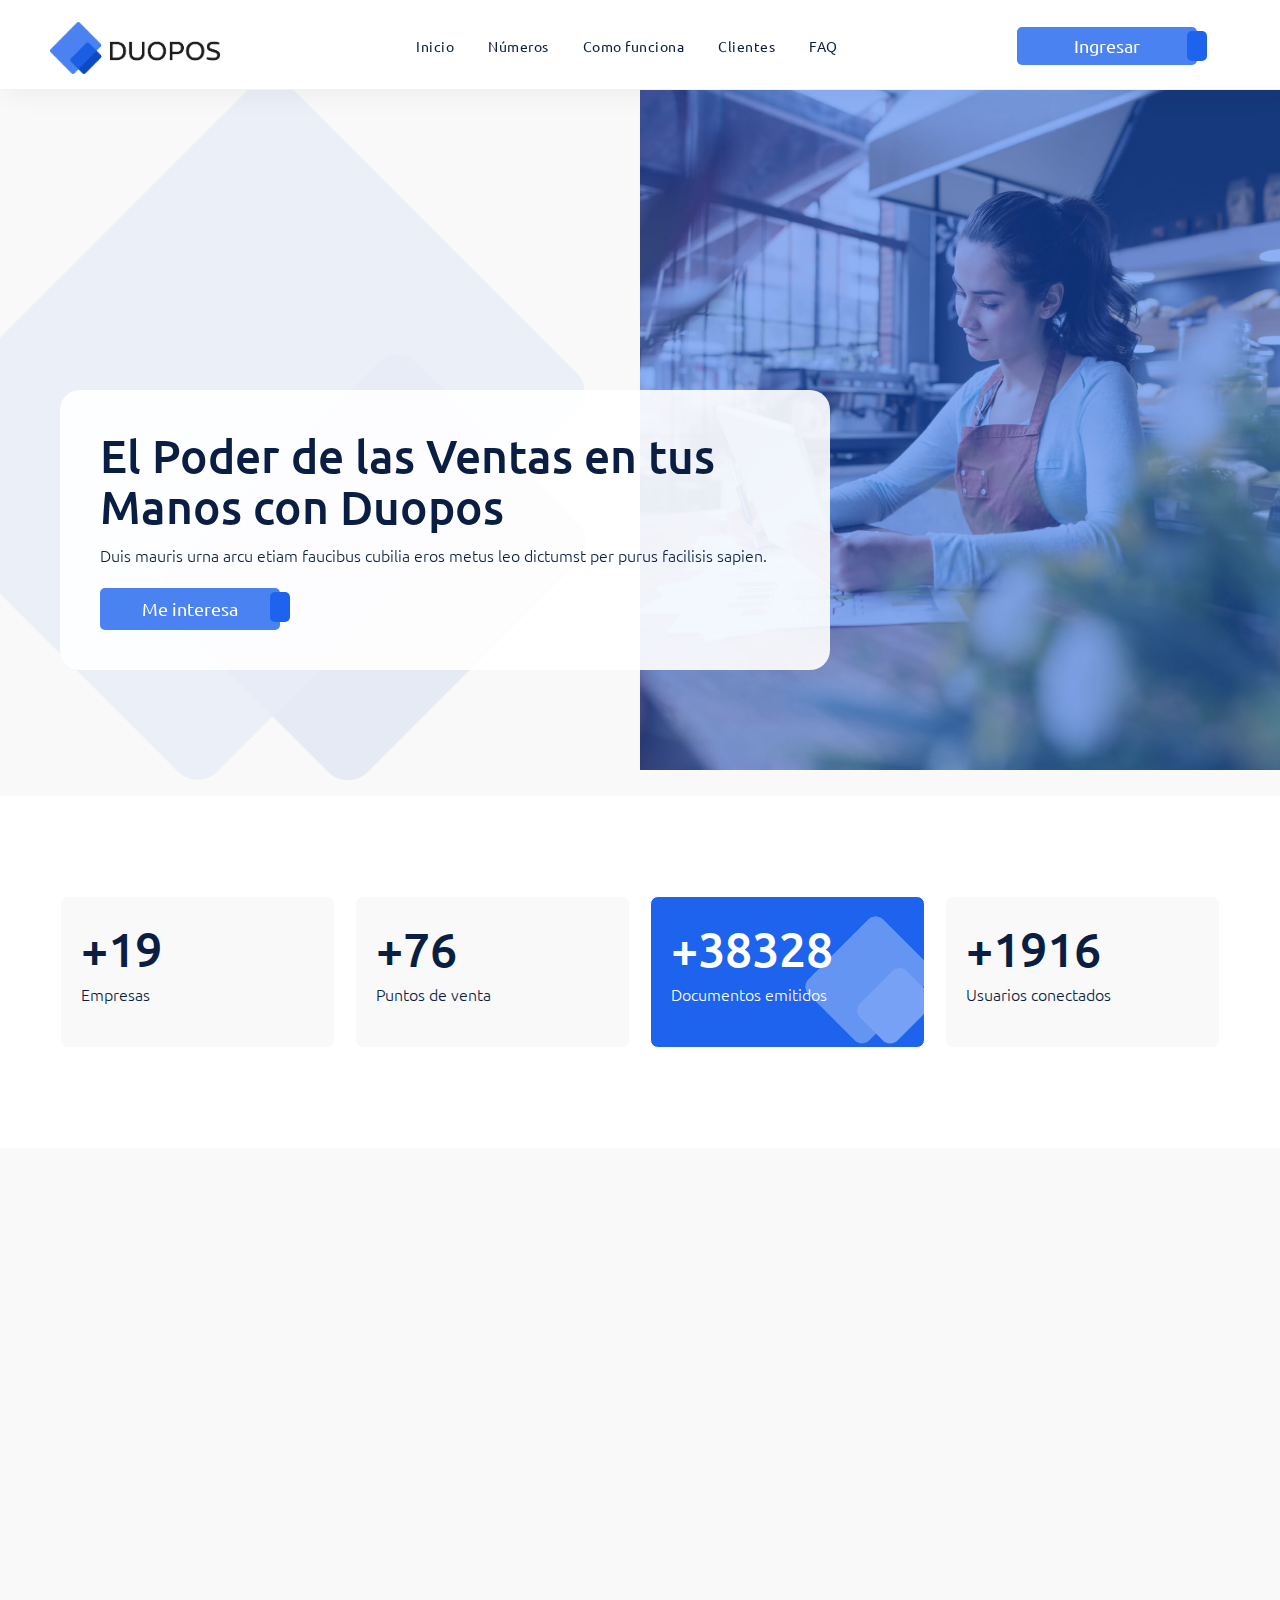
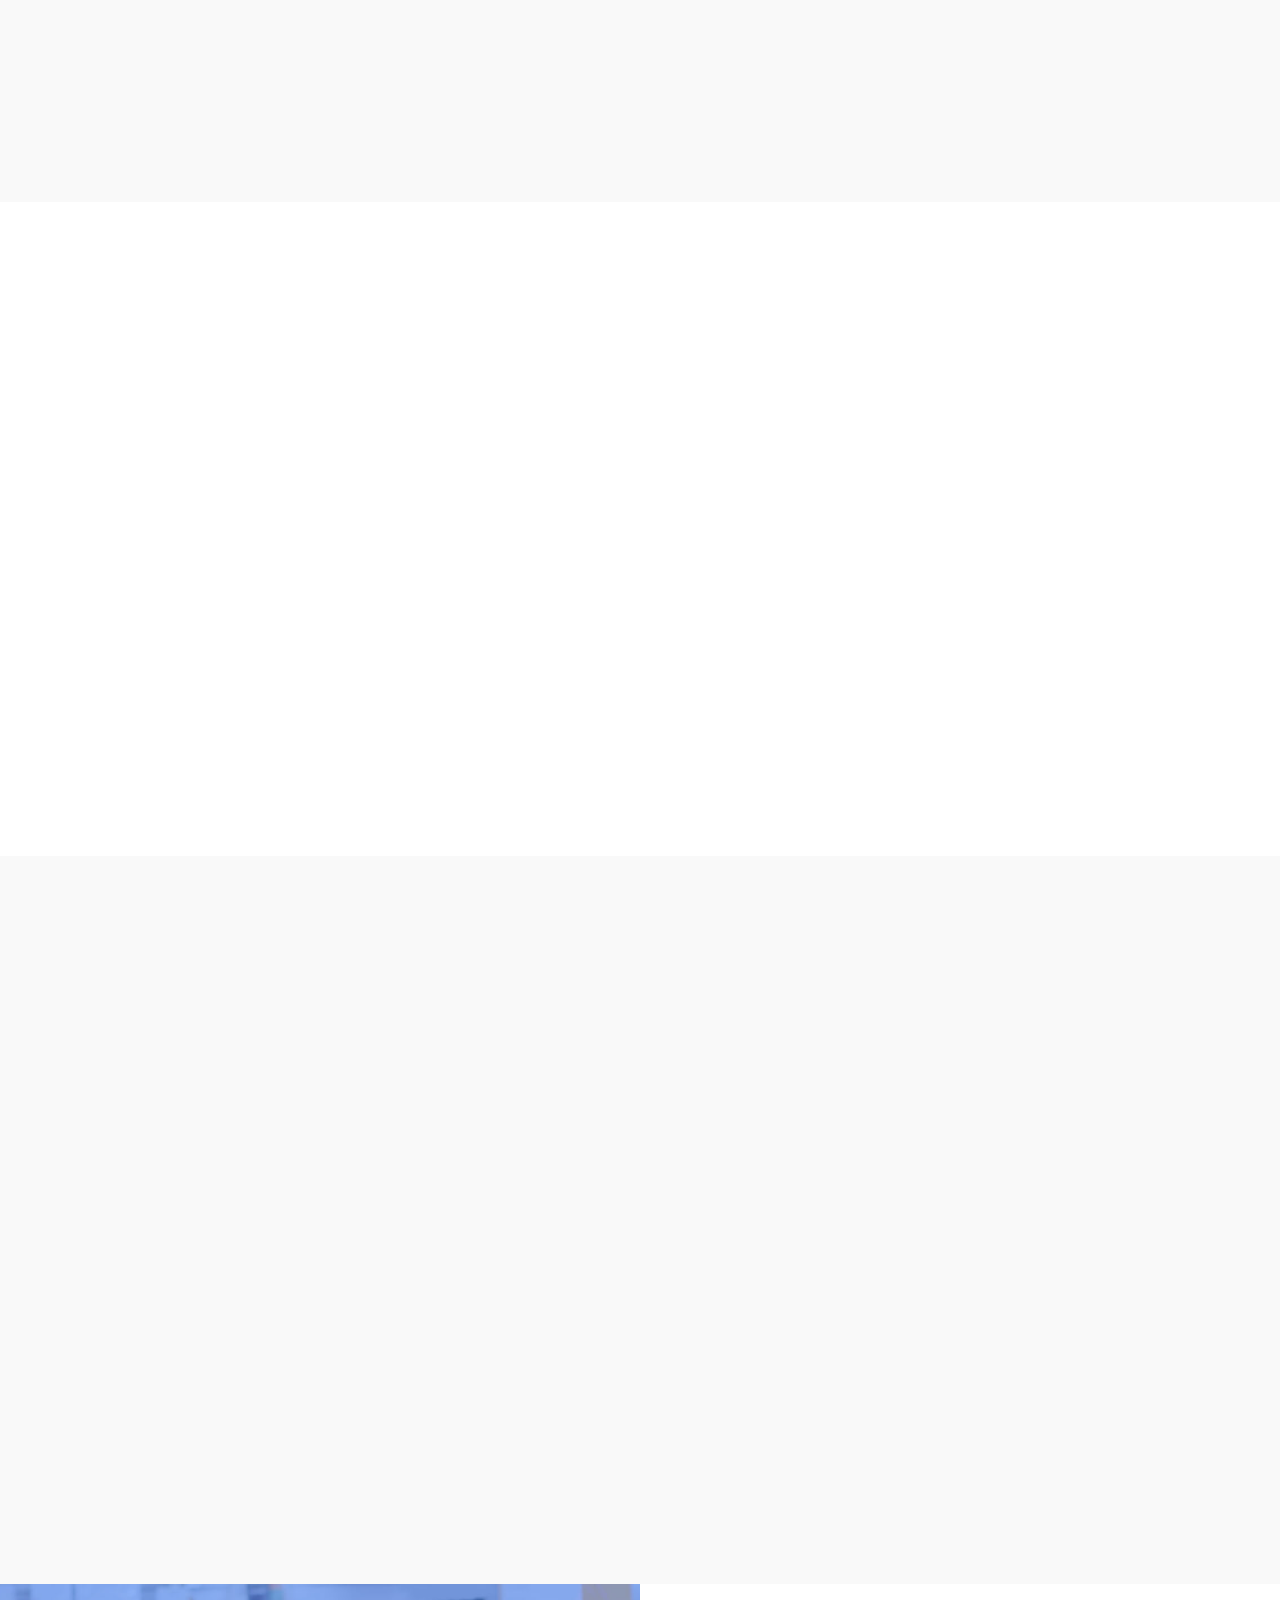
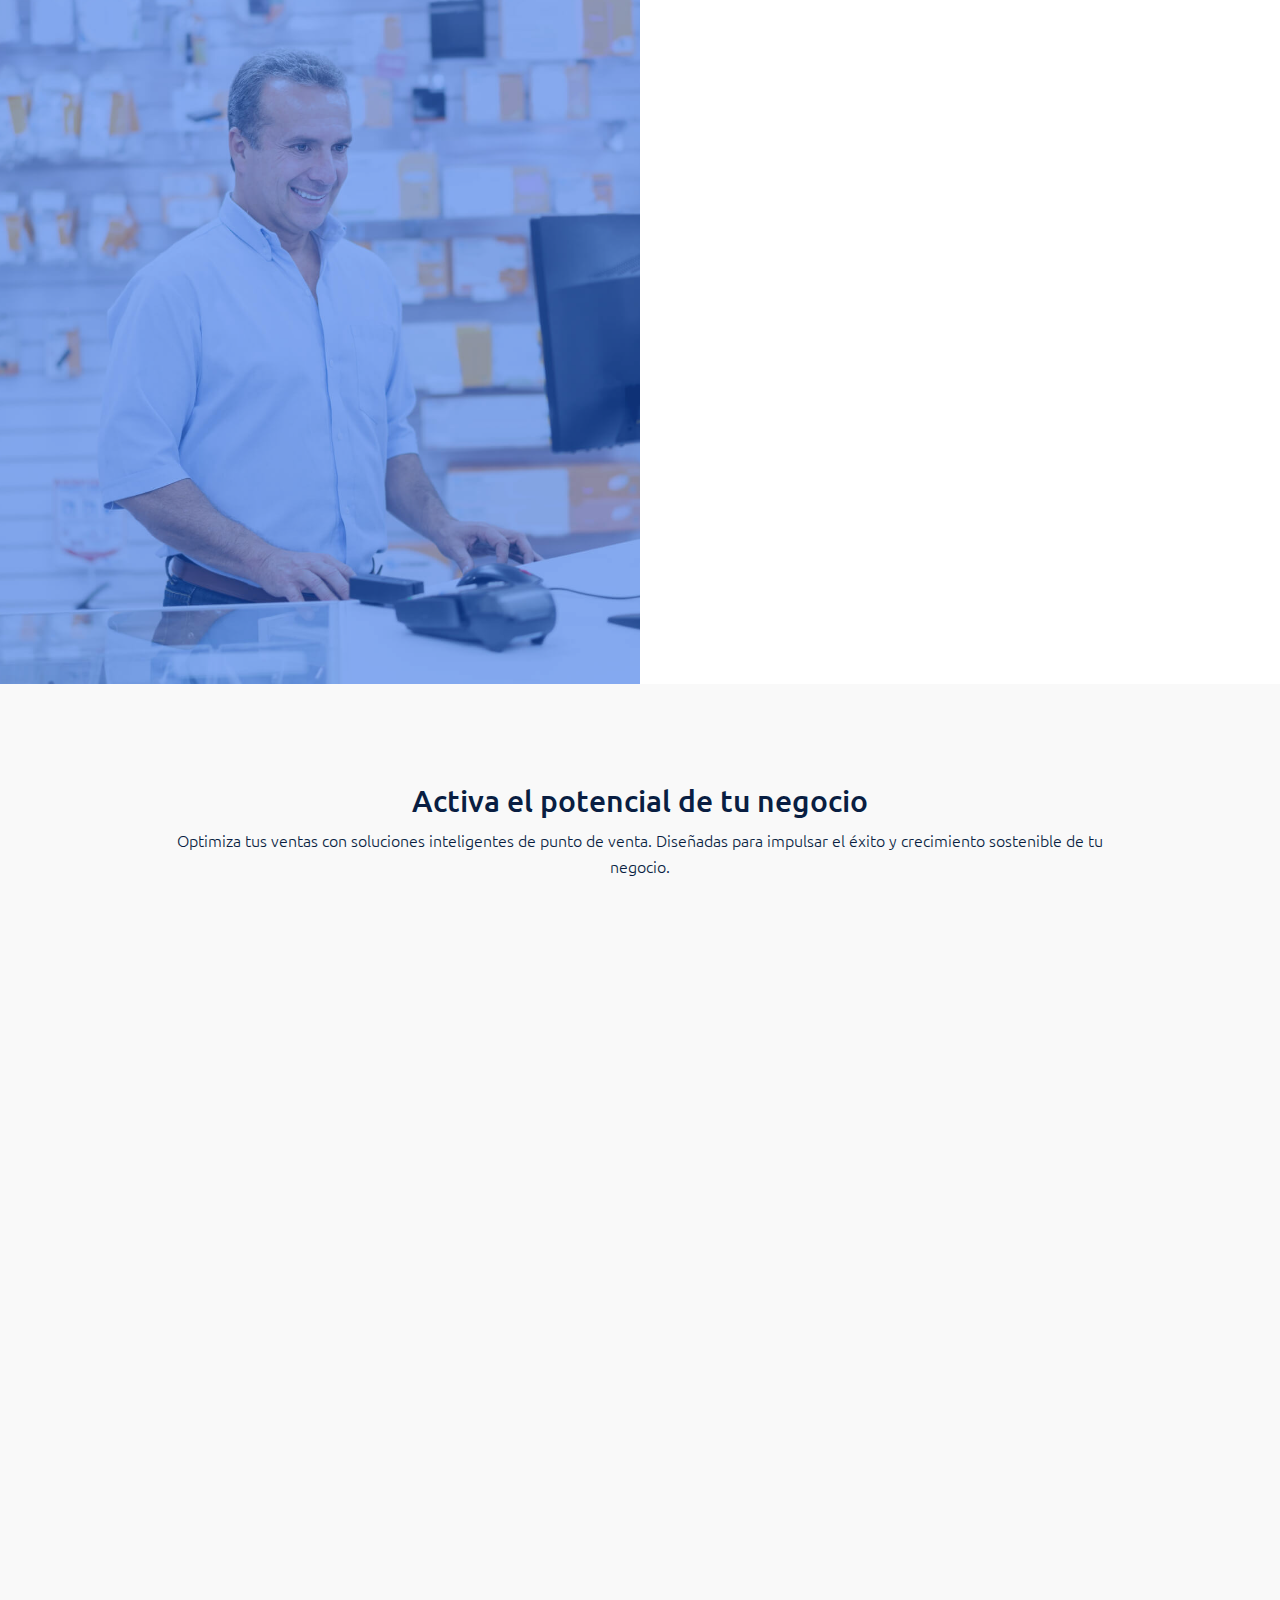
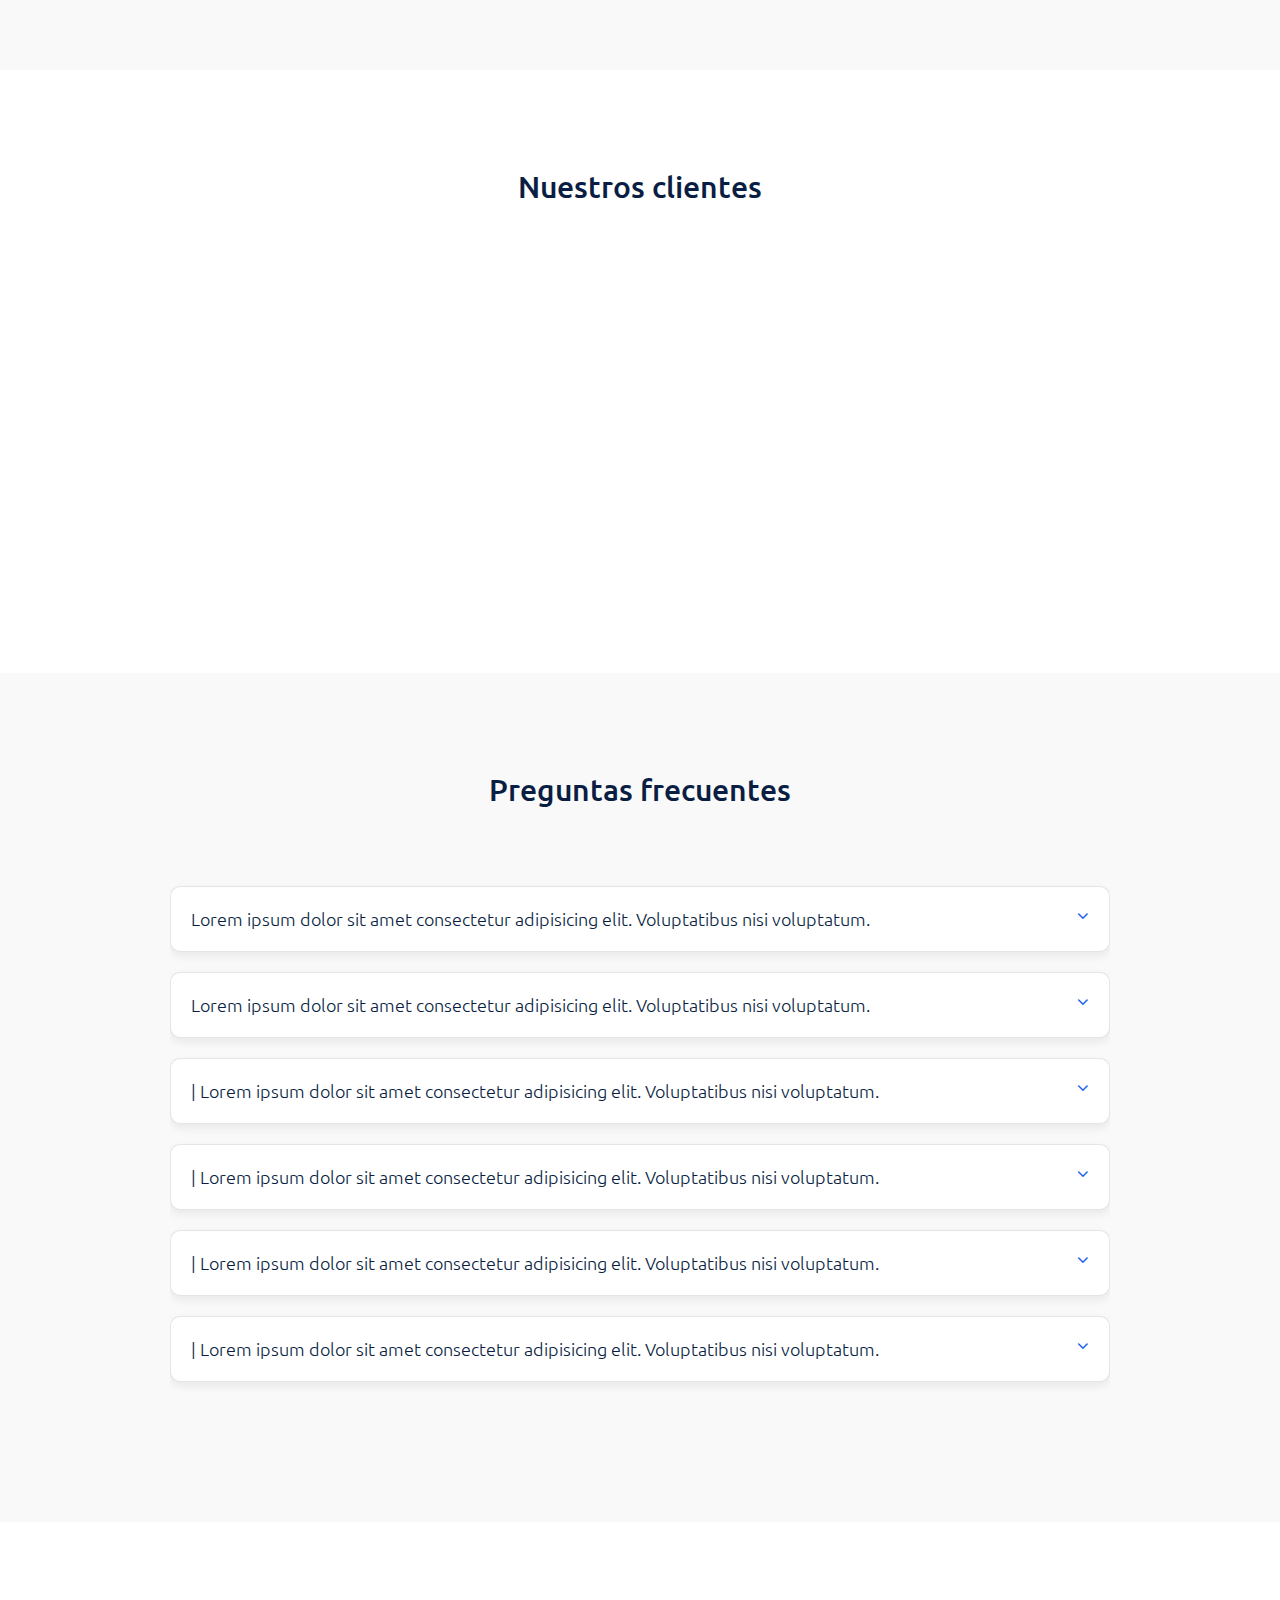
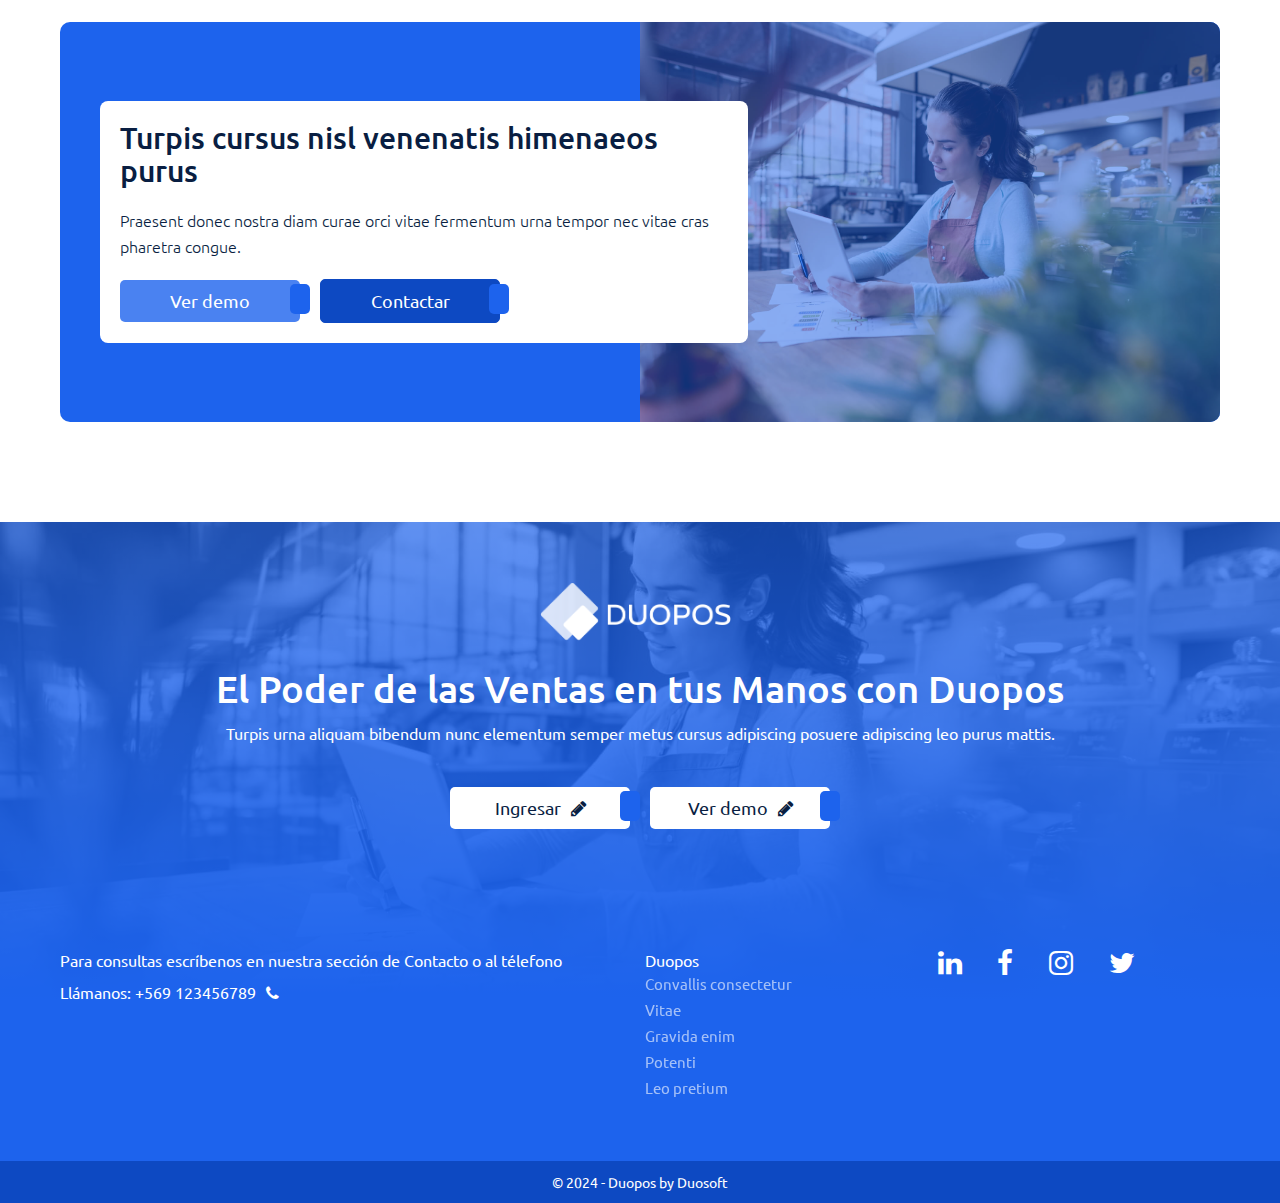
==== index.html @ 81173db8 "fix" ====
<!DOCTYPE html>
<html lang="es">
  <head>
    <title>Duopos - Software de punto de venta avanzado</title>
    <meta charset="UTF-8">
    <link href="img/favicon.png" rel="shortcut icon">
    <meta name="viewport" content="width=device-width, initial-scale=1, maximum-scale=1">
    <link href="css/main.css?v=16922" rel="stylesheet" type="text/css">
    <script src="js/main.js?v=16922" type="text/javascript"></script>
    <!-- Meta tags facebook-->
    <meta property="og:title" content="#">
    <meta property="og:description" content="#">
    <meta property="og:image" content="#">
    <!-- Meta tags twitter cards-->
    <meta name="twitter:card" content="summary_large_image">
    <meta name="twitter:title" content="#">
    <meta name="twitter:description" content="#">
    <meta name="twitter:image" content="#"><link rel="preconnect" href="https://fonts.googleapis.com">
    <link rel="preconnect" href="https://fonts.gstatic.com" crossorigin>
    <link href="https://fonts.googleapis.com/css2?family=Ubuntu:ital,wght@0,300;0,400;0,500;0,700;1,300;1,400;1,500;1,700&display=swap" rel="stylesheet">
  </head>
  <body>
    <header>
      <div class="header__primary">
        <div class="header__wrap">
          <div class="header__inner">
            <div class="header__logo"><a href="index.html"><img src="img/icons/logo-duopos.png"></a></div>
            <div class="header__nav">
              <div class="header__nav__bg"></div>
              <div class="header__nav__nav">
                <div class="header__nav__close">
                  <div></div>
                  <div></div>
                </div>
                <div class="header__nav__back">
                  <div></div>
                  <div></div>
                  <div></div>
                </div>
                <div class="header__menu">
                  <nav>
                    <ul>
                      <li><a href="index.html">Inicio</a></li>
                      <li><a data-goto=".section--stats">Números</a></li>
                      <li><a data-goto=".section--media">Como funciona</a></li>
                      <li><a data-goto=".section--clientes">Clientes</a></li>
                      <li><a data-goto=".section--faq">FAQ</a></li>
                    </ul>
                  </nav>
                </div>
              </div>
            </div>
            <div class="header__right">
              <div class="header__buttons"> 
                <div class="header__button"> <a href="#" class="btn btn--sm">Ingresar</a></div>
              </div>
              <div class="header__item header__item--ham">
                <div class="header__ham"><span></span><span></span><span></span></div>
              </div>
            </div>
            <div class="header__nav__mobile">
              <div class="header__nav__opacity"> </div>
              <div class="header__nav__nav"> 
                <div class="header__nav__nav__header"> 
                  <div class="header__nav__isotipo"> <img src="img/icons/logo-duopos.png"></div>
                  <div class="header__nav__close">
                    <div></div>
                    <div></div>
                  </div>
                  <div class="header__nav__back">
                    <div></div>
                    <div></div>
                    <div></div>
                  </div>
                </div>
                <div class="header__nav__nav__body">
                  <div class="header__nav__nav__menu"> 
                    <ul>
                      <li><a href="index.html">Inicio</a></li>
                      <li><a data-goto=".section--stats">Números</a></li>
                      <li><a data-goto=".section--media">Como funciona</a></li>
                      <li><a data-goto=".section--clientes">Clientes</a></li>
                      <li><a data-goto=".section--faq">FAQ</a></li>
                    </ul>
                  </div>
                </div>
                <div class="header__nav__nav__footer">
                  <div class="header__buttons">
                    <div class="header__button"> <a href="#" class="btn">Ingresar</a></div>
                  </div>
                </div>
              </div>
            </div>
          </div>
        </div>
      </div>
    </header>
    <div id="sections">
      <section class="section--hero">
        <div class="section__eff"> <img src="img/uploads/eff-1.png"></div>
        <div class="section__swiper">
          <div class="swiper-container swiper-hero">
            <div class="swiper-wrapper">
              <div class="swiper-slide"> 
                <div class="section__bg"> 
                  <div class="bg"><img src="img/uploads/1.jpg"></div>
                </div>
                <div class="section__wrap section__wrap--hero">
                  <div class="section__body"> 
                    <div class="cols"> 
                      <div class="section__flex">
                        <div class="col-md-8 dscroll">
                          <div class="section__content">
                            <h1 class="section__title">El Poder de las Ventas en tus Manos con Duopos</h1>
                            <p>Duis mauris urna arcu etiam faucibus cubilia eros metus leo dictumst per purus facilisis sapien.
                            </p><a href="#" class="btn">Me interesa</a>
                          </div>
                        </div>
                      </div>
                    </div>
                  </div>
                </div>
              </div>
              <div class="swiper-slide"> 
                <div class="section__bg"> 
                  <div class="bg"><img src="img/uploads/2.jpg"></div>
                </div>
                <div class="section__wrap section__wrap--hero">
                  <div class="section__body"> 
                    <div class="cols"> 
                      <div class="section__flex">
                        <div class="col-md-8">
                          <div class="section__content">
                            <h1 class="section__title">El Poder de las Ventas en tus Manos con Duopos</h1>
                            <p>Lobortis ornare tempus porttitor colus vehicula netus inceptos et torquent nam et tellus diam taciti.
                            </p><a href="#" class="btn">Me interesa</a>
                          </div>
                        </div>
                      </div>
                    </div>
                  </div>
                </div>
              </div>
              <div class="swiper-slide"> 
                <div class="section__bg"> 
                  <div class="bg"><img src="img/uploads/1.jpg"></div>
                </div>
                <div class="section__wrap section__wrap--hero">
                  <div class="section__body"> 
                    <div class="cols"> 
                      <div class="section__flex">
                        <div class="col-md-8">
                          <div class="section__content">
                            <h1 class="section__title">El Poder de las Ventas en tus Manos con Duopos</h1>
                            <p>Curae augue integer id duis venenatis eros sapien libero feugiat auctor fermentum sapien arcu justo.
                            </p><a href="#" class="btn">Me interesa</a>
                          </div>
                        </div>
                      </div>
                    </div>
                  </div>
                </div>
              </div>
              <div class="swiper-slide"> 
                <div class="section__bg"> 
                  <div class="bg"><img src="img/uploads/2.jpg"></div>
                </div>
                <div class="section__wrap section__wrap--hero">
                  <div class="section__body"> 
                    <div class="cols"> 
                      <div class="section__flex">
                        <div class="col-md-8">
                          <div class="section__content">
                            <h1 class="section__title">El Poder de las Ventas en tus Manos con Duopos</h1>
                            <p>Consequat in pharetra cras auctor ornare fames curabitur nibh aenean laoreet consectetur potenti ultrices vulputate.
                            </p><a href="#" class="btn">Me interesa</a>
                          </div>
                        </div>
                      </div>
                    </div>
                  </div>
                </div>
              </div>
            </div>
            <div class="swiper-pagination"></div>
          </div>
        </div>
      </section>
      <section class="section--stats">
        <div class="section__wrap">
          <div class="section__body">
            <div class="section__stats">
              <div class="cols cols-gutter-2">
                <div class="col-xs-6 col-md-3 dscroll">
                  <article class="article--stat"><span data-value="+50" class="article__number">+50</span>
                    <p>Empresas</p>
                  </article>
                </div>
                <div class="col-xs-6 col-md-3 dscroll">
                  <article class="article--stat"><span data-value="+200" class="article__number">+200</span>
                    <p>Puntos de venta</p>
                  </article>
                </div>
                <div class="col-xs-6 col-md-3 dscroll">
                  <article class="article--stat article--stat--blue">
                    <div class="article__eff"><img src="img/uploads/eff-2.png"></div><span data-value="+100000" class="article__number">100k</span>
                    <p>Documentos emitidos</p>
                  </article>
                </div>
                <div class="col-xs-6 col-md-3 dscroll">
                  <article class="article--stat"><span data-value="+5000" class="article__number">+5000</span>
                    <p>Usuarios conectados</p>
                  </article>
                </div>
              </div>
            </div>
          </div>
        </div>
      </section>
      <section class="section--media">
        <div class="section__wrap section__wrap--md">
          <div class="section__body">
            <div class="cols">
              <div class="section__flex">
                <div class="col-md-5 dscroll">   
                  <div class="section__content">
                    <h3 class="h2 section__title">Facilisis per justo euismod risus malesuada
                    </h3>
                    <p class="section__description">Lectus facilisis libero ligula nisl interdum sociosqu aenean tellus phasellus. Duis accumsan sociosqu aenean conubia bibendum nisi non ornare quisque taciti velit curabitur per pretium.
                    </p>
                    <p class="section__description">Volutpat erat nisi etiam rhoncus senectus felis id nec tristique. Ad curabitur non enim fermentum facilisis turpis primis fusce risus. Gravida fusce lacinia varius sociosqu est molestie tempus aenean blandit neque feugiat nostra metus aenean.
                    </p>
                  </div>
                </div>
                <div class="col-md-7 dscroll"> 
                  <div class="section__img"><img src="img/uploads/2.png"></div>
                </div>
              </div>
            </div>
          </div>
        </div>
      </section>
      <section class="section--media section--media--right section--media--blue section--white">
        <div class="section__wrap section__wrap--md">
          <div class="section__body">
            <div class="cols">
              <div class="section__flex">
                <div class="col-md-5 col-md-push-7 dscroll"> 
                  <div class="section__content">
                    <h3 class="h2 section__title">Colus odio duis vel porttitor tempus
                    </h3>
                    <p class="section__description">At aliquam vel rutrum platea nisl porttitor eleifend volutpat scelerisque. Neque morbi consectetur dapibus netus fringilla justo augue torquent lacus vehicula pharetra vitae risus dictumst.
                    </p>
                    <p class="section__description">Proin sodales a at fermentum mattis netus proin nunc felis. Eget molestie egestas hac malesuada eros sapien vitae leo orci. Colus nisi nam lacinia tortor donec non est blandit id donec aliquam pellentesque commodo lacinia.
                    </p>
                  </div>
                </div>
                <div class="col-md-7 col-md-pull-5 dscroll"> 
                  <div class="section__img"><img src="img/uploads/3.png"></div>
                </div>
              </div>
            </div>
          </div>
        </div>
      </section>
      <section class="section--media section--media--orange">
        <div class="section__wrap section__wrap--md">
          <div class="section__body">
            <div class="cols">
              <div class="section__flex">
                <div class="col-md-5 dscroll">    
                  <div class="section__content">
                    <h3 class="h2 section__title">Sociosqu platea accumsan faucibus at mattis
                    </h3>
                    <p class="section__description">Vehicula neque potenti porttitor aliquet libero sagittis convallis felis dapibus. Iaculis est suspendisse vitae etiam et sociosqu praesent nullam consequat tempus sed mollis neque commodo.
                    </p>
                    <p class="section__description">In consequat mollis platea diam turpis morbi proin congue aliquam. Elementum luctus vel donec aenean at himenaeos tellus nunc fusce. Turpis cubilia fermentum vehicula colus fermentum dapibus urna velit ligula ultrices habitasse nibh sem quisque.
                    </p>
                  </div>
                </div>
                <div class="col-md-7 dscroll"> 
                  <div class="section__img"><img src="img/uploads/4.png"></div>
                </div>
              </div>
            </div>
          </div>
        </div>
      </section>
      <section class="section--features section--white">
        <div class="section__bg"> 
          <div class="bg"><img src="img/uploads/2.jpg"></div>
        </div>
        <div class="section__wrap"> 
          <div class="section__body">
            <div class="cols">
              <div class="col-xs-6 col-md-4 dscroll"> 
                <article class="article--feature">
                  <div class="article__icon"><img src="img/icons/icon-1.svg"></div>
                  <div class="article__content">
                    <h4 class="article__title">Ventaja 1</h4>
                    <p>Id convallis pulvinar per primis cras ac condimentum posuere velit tempor metus.
                    </p>
                  </div>
                </article>
              </div>
              <div class="col-xs-6 col-md-4 dscroll">
                <article class="article--feature">
                  <div class="article__icon"><img src="img/icons/icon-1.svg"></div>
                  <div class="article__content">
                    <h4 class="article__title">Ventaja 2</h4>
                    <p>Aenean adipiscing nostra vestibulum ad mi sociosqu taciti ante dictumst pretium felis.
                    </p>
                  </div>
                </article>
              </div>
              <div class="col-xs-6 col-md-4 dscroll"> 
                <article class="article--feature">
                  <div class="article__icon"><img src="img/icons/icon-1.svg"></div>
                  <div class="article__content">
                    <h4 class="article__title">Ventaja 3</h4>
                    <p>Platea sed nulla lacinia augue ut feugiat nisl quis volutpat sodales nunc.
                    </p>
                  </div>
                </article>
              </div>
              <div class="col-xs-6 col-md-4 dscroll"> 
                <article class="article--feature">
                  <div class="article__icon"><img src="img/icons/icon-1.svg"></div>
                  <div class="article__content">
                    <h4 class="article__title">Ventaja 4</h4>
                    <p>Odio senectus conubia posuere accumsan semper elementum est odio placerat accumsan inceptos.
                    </p>
                  </div>
                </article>
              </div>
              <div class="col-xs-6 col-md-4 dscroll"> 
                <article class="article--feature">
                  <div class="article__icon"><img src="img/icons/icon-1.svg"></div>
                  <div class="article__content">
                    <h4 class="article__title">Ventaja 5</h4>
                    <p>Aliquam tortor non est sollicitudin vitae pretium netus metus inceptos sollicitudin cursus.
                    </p>
                  </div>
                </article>
              </div>
              <div class="col-xs-6 col-md-4 dscroll"> 
                <article class="article--feature">
                  <div class="article__icon"><img src="img/icons/icon-1.svg"></div>
                  <div class="article__content">
                    <h4 class="article__title">Ventaja 6</h4>
                    <p>Malesuada sodales ullamcorper dapibus platea laoreet mi morbi pellentesque curabitur at sociosqu.
                    </p>
                  </div>
                </article>
              </div>
            </div>
          </div>
        </div>
      </section>
      <section class="section--plans"> 
        <div class="section__wrap section--md">
          <div class="section__header"> 
            <h3 class="section__title">Activa el potencial de tu negocio</h3>
            <p>Optimiza tus ventas con soluciones inteligentes de punto de venta. Diseñadas para impulsar el éxito y crecimiento sostenible de tu negocio.</p>
          </div>
          <div class="section__body">
            <div class="cols cols-scroll">
              <div class="col-md-4 dscroll"> 
                <article class="article--plan">
                  <div class="article__header">
                    <div class="article__icon"><img src="img/icons/icon-1.svg"></div>
                    <h3 class="article__title">Free</h3>
                    <P class="article__price">$0</P>
                  </div>
                  <div class="article__body">
                    <ul>
                      <li class="check">1 Usuario</li>
                      <li class="check">1 Punto de ventas (online)</li>
                      <li class="check">500 Boletas electrónicas (mes)</li>
                      <li class="check">100 Productos</li>
                      <li class="check">50 Clientes</li>
                      <li class="not">Reportes de ventas</li>
                      <li class="not">Módulo de inventarios</li>
                      <li class="not">Reportes de ventas</li>
                    </ul>
                  </div>
                  <div class="article__footer"><a href="#" class="btn">Comenzar</a></div>
                </article>
              </div>
              <div class="col-md-4 dscroll"> 
                <article class="article--plan article--plan--blue">
                  <div class="article__text">Recomendado</div>
                  <div class="article__header">
                    <div class="article__icon"><img src="img/icons/icon-1.svg"></div>
                    <h3 class="article__title">Basic</h3>
                    <P class="article__price">1.2UF<span>+ iva </span></P>
                  </div>
                  <div class="article__body">
                    <ul>
                      <li class="check">3 Usuarios</li>
                      <li class="check">Boletas electrónicas</li>
                      <li class="check">Facturas electrónicas</li>
                      <li class="check">Folios automáticos SII</li>
                      <li class="check">1000 Productos</li>
                      <li class="check">500 Productos</li>
                      <li class="check">Módulo de compras</li>
                      <li class="check">Módulo de inventarios</li>
                      <li class="check">Reportes de ventas</li>
                    </ul>
                  </div>
                  <div class="article__footer"><a href="#" class="btn btn--white">Suscribirse</a></div>
                </article>
              </div>
              <div class="col-md-4 dscroll"> 
                <article class="article--plan">
                  <div class="article__header">
                    <div class="article__icon"><img src="img/icons/icon-1.svg"></div>
                    <h3 class="article__title">Pro</h3>
                    <P class="article__price">1.5UF<span>+ iva </span></P>
                  </div>
                  <div class="article__body">
                    <ul>
                      <li class="check">Usuarios ilimitados</li>
                      <li class="check">Doctos electrónicos</li>
                      <li class="check">Folios automáticos SII</li>
                      <li class="check">Productos ilimitadas</li>
                      <li class="check">Clientes ilimitadas</li>
                      <li class="check">Módulo de promociones</li>
                      <li class="check">Módulo de compras</li>
                      <li class="check">Módulo de inventarios</li>
                      <li class="check">Reportes y rentabilidad</li>
                    </ul>
                  </div>
                  <div class="article__footer"><a href="#" class="btn">Suscribirse</a></div>
                </article>
              </div>
            </div>
          </div>
        </div>
      </section>
      <section class="section--clients section--white">
        <div class="section__wrap"> 
          <div class="section__header">
            <h3 class="section__title">Nuestros clientes</h3>
          </div>
          <div class="section__body">
            <div class="cols">
              <div class="col-xs-6 col-md-3 dscroll">
                <article class="article--client"><img src="img/clients/1.png"></article>
              </div>
              <div class="col-xs-6 col-md-3 dscroll">
                <article class="article--client"><img src="img/clients/2.png"></article>
              </div>
              <div class="col-xs-6 col-md-3 dscroll">
                <article class="article--client"><img src="img/clients/3.png"></article>
              </div>
              <div class="col-xs-6 col-md-3 dscroll">
                <article class="article--client"><img src="img/clients/4.png"></article>
              </div>
              <div class="col-xs-6 col-md-3 dscroll">
                <article class="article--client"><img src="img/clients/1.png"></article>
              </div>
              <div class="col-xs-6 col-md-3 dscroll">
                <article class="article--client"><img src="img/clients/2.png"></article>
              </div>
              <div class="col-xs-6 col-md-3 dscroll">
                <article class="article--client"><img src="img/clients/3.png"></article>
              </div>
              <div class="col-xs-6 col-md-3 dscroll">
                <article class="article--client"><img src="img/clients/4.png"></article>
              </div>
            </div>
          </div>
        </div>
      </section>
      <section class="section--faq">
        <div class="section__wrap section--md">
          <div class="section__header">
            <h3 class="section__title">Preguntas frecuentes</h3>
          </div>
          <div class="section__body">
            <div class="faq">
              <div class="faq__item">
                <h3 class="faq__question"><span class="fa fa-angle-down"></span>Lorem ipsum dolor sit amet consectetur adipisicing elit. Voluptatibus nisi voluptatum.</h3>
                <div class="faq__answer">
                  <div class="section__content">
                    <p>Sabemos lo importante que es proteger a tus seres queridos incluso despues de tu muerte, por eso te entregamos un monto de dinero más asistencia para cuidarlos y protegerlos aún en tu ausencia.</p>
                  </div>
                </div>
              </div>
              <div class="faq__item">
                <h3 class="faq__question"><span class="fa fa-angle-down"></span>Lorem ipsum dolor sit amet consectetur adipisicing elit. Voluptatibus nisi voluptatum.</h3>
                <div class="faq__answer">
                  <div class="section__content">
                    <p>Lectus egestas rutrum mi fusce felis aliquet felis arcu sapien. Nam interdum duis sed hendrerit augue ut nullam etiam habitasse inceptos ante luctus velit sed.
                    </p>
                    <p>Habitasse consequat sodales quisque dictum aliquam orci lectus mollis curabitur. Tortor sollicitudin laoreet ac cras id habitant conubia himenaeos pharetra pharetra consectetur ornare pharetra felis.
                    </p>
                  </div>
                </div>
              </div>
              <div class="faq__item">
                <h3 class="faq__question"><span class="fa fa-angle-down"></span>| Lorem ipsum dolor sit amet consectetur adipisicing elit. Voluptatibus nisi voluptatum.</h3>
                <div class="faq__answer">
                  <div class="section__content">
                    <p>Ultrices blandit laoreet convallis odio rhoncus luctus et luctus urna. Sagittis curabitur quis cras praesent magna erat venenatis aliquam pulvinar nostra curabitur taciti cras rhoncus.
                    </p>
                    <p>Nibh a curabitur massa porttitor potenti velit volutpat molestie porta. Varius mauris nisi torquent bibendum class pellentesque justo curae eleifend tellus enim orci sollicitudin lobortis.
                    </p>
                  </div>
                </div>
              </div>
              <div class="faq__item">
                <h3 class="faq__question"><span class="fa fa-angle-down"></span>| Lorem ipsum dolor sit amet consectetur adipisicing elit. Voluptatibus nisi voluptatum.</h3>
                <div class="faq__answer">
                  <div class="section__content">
                    <p>Senectus ultrices senectus conubia donec elementum vitae urna turpis erat. Non conubia libero semper gravida scelerisque venenatis sagittis risus eleifend congue velit habitant aliquam mollis.
                    </p>
                    <p>Lacinia purus senectus eros nam massa elit litora vitae mattis. Imperdiet viverra odio iaculis lacinia blandit non fermentum proin himenaeos venenatis vivamus vulputate aliquam mauris.
                    </p>
                  </div>
                </div>
              </div>
              <div class="faq__item">
                <h3 class="faq__question"><span class="fa fa-angle-down"></span>| Lorem ipsum dolor sit amet consectetur adipisicing elit. Voluptatibus nisi voluptatum.</h3>
                <div class="faq__answer">
                  <div class="section__content">
                    <p>At quisque odio scelerisque mollis laoreet rhoncus at taciti feugiat. Sed integer litora senectus et leo senectus ac donec donec ullamcorper vestibulum malesuada aliquet vulputate.
                    </p>
                    <p>Sociosqu fames morbi ad maecenas ornare etiam vestibulum pretium eu. Augue consequat ligula mollis himenaeos ac dui blandit vel lobortis in arcu ullamcorper in aptent.
                    </p>
                  </div>
                </div>
              </div>
              <div class="faq__item">
                <h3 class="faq__question"><span class="fa fa-angle-down"></span>| Lorem ipsum dolor sit amet consectetur adipisicing elit. Voluptatibus nisi voluptatum.</h3>
                <div class="faq__answer">
                  <div class="section__content">
                    <p>Mauris rutrum velit justo morbi dictum porttitor urna id platea. Nisi purus leo curabitur sodales porttitor nisl malesuada metus gravida ad eu integer tristique et.
                    </p>
                    <p>Neque scelerisque nam ligula pretium morbi curae dui fringilla fermentum. Porttitor rutrum lacus sodales sapien tellus dictum enim augue duis lacinia praesent hendrerit suspendisse fringilla.
                    </p>
                  </div>
                </div>
              </div>
            </div>
          </div>
        </div>
      </section>
      <section class="section--banner section--white">
        <div class="section__wrap"> 
          <div class="section__body">
            <div class="section__banner">
              <div class="section__bg">
                <div class="bg"><img src="img/uploads/1.jpg"></div>
              </div>
              <div class="section__banner__content">
                <h3 class="section__title">Turpis cursus nisl venenatis himenaeos purus
                </h3>
                <p>Praesent donec nostra diam curae orci vitae fermentum urna tempor nec vitae cras pharetra congue.
                </p>
                <div class="section__buttons"><a href="demo.html" class="btn">Ver demo</a><a href="contact.html" class="btn btn--secondary">Contactar</a></div>
              </div>
            </div>
          </div>
        </div>
      </section>
    </div>
    <footer>
      <div class="footer__bg">
        <div class="bg"><img src="img/uploads/1.jpg"></div>
      </div>
      <div class="footer__banner">
        <div class="footer__wrap">
          <div class="footer__logo"><img src="img/icons/logo-duopos-white.png"></div>
          <div class="footer__body">
            <h3 class="h2 footer__title">El Poder de las Ventas en tus Manos con Duopos</h3>
            <p class="footer__description">Turpis urna aliquam bibendum nunc elementum semper metus cursus adipiscing posuere adipiscing leo purus mattis.
            </p>
            <div class="footer__buttons"><a href="login.html" class="btn btn--white">Ingresar<span class="fa fa-pencil"></span></a><a href="demo.html" class="btn btn--white">Ver demo<span class="fa fa-pencil"></span></a></div>
          </div>
        </div>
      </div>
      <div class="footer__links footer_links--primary">
        <div class="footer__wrap">
          <div class="cols">
            <div class="col-sm-6 col-md-6">
              <div class="footer__links__contact">
                <p class="footer__description">Para consultas escríbenos en nuestra sección de Contacto o al télefono</p>
                <p class="footer__description">Llámanos: +569 123456789<span class="fa fa-phone"></span></p>
              </div>
            </div>
            <div class="col-sm-6 col-md-3">
              <div class="footer__links__list">
                <div class="footer__links__title">Duopos</div>
                <ul>
                  <li><a href="#">Convallis consectetur</a></li>
                  <li><a href="#">Vitae</a></li>
                  <li><a href="#">Gravida enim</a></li>
                  <li><a href="#">Potenti</a></li>
                  <li><a href="#">Leo pretium</a></li>
                </ul>
              </div>
            </div>
            <div class="col-sm-6 col-md-3">
              <div class="footer__links__social"><a href="#"><span class="fa fa-linkedin"></span></a><a href="#"><span class="fa fa-facebook"></span></a><a href="#"><span class="fa fa-instagram"></span></a><a href="#"><span class="fa fa-twitter"></span></a></div>
            </div>
          </div>
        </div>
      </div>
      <div class="footer__links footer__links--secondary">
        <div class="footer__wrap footer__wrap--sm">
          <div class="footer__copyright"><span>© 2024 - Duopos by Duosoft</span></div>
        </div>
      </div>
    </footer>
  </body>
</html>
---- css/main.css ----
.clearfix:before,
.clearfix:after {
  content: " ";
  display: table;
}
.clearfix:after {
  clear: both;
}
.pull-right {
  float: right !important;
}
.pull-left {
  float: left !important;
}
.hide {
  display: none !important;
}
.show {
  display: block !important;
}
.invisible {
  visibility: hidden;
}
.hidden {
  display: none !important;
}
.affix {
  position: fixed;
}
* {
  margin: 0;
  padding: 0;
  border: 0;
  outline: 0;
  -moz-box-sizing: border-box;
       box-sizing: border-box;
}
html {
  min-height: 100%;
  position: relative;
}
body {
  -webkit-font-smoothing: antialiased;
  background: #fff;
  margin: 0;
}
body,
button,
input,
textarea,
select {
  font-family: 'Ubuntu', sans-serif;
  font-size: 16px;
  line-height: 22px;
  color: #091e42;
}
a,
button,
input,
textarea,
select {
  transition: 0.2s ease;
}
a {
  color: #1d63ed;
  text-decoration: none;
}
a.a-classic {
  text-decoration: underline;
}
a:hover {
  cursor: pointer;
}
button:hover,
select:hover,
label:hover,
input[type='checkbox']:hover,
input[type='radio']:hover {
  cursor: pointer;
}
h1,
h2,
h3,
h4,
h5,
.h1,
.h2,
.h3,
.h4,
.h5 {
  margin-bottom: 10px;
  font-family: 'Ubuntu', sans-serif;
  font-weight: 500;
}
p {
  margin-bottom: 10px;
}
h1,
.h1 {
  font-size: 38px;
  line-height: 42px;
}
@media (min-width: 960px) {
  h1,
  .h1 {
    font-size: 46px;
    line-height: 51px;
  }
}
h2,
.h2 {
  font-size: 30px;
  line-height: 33px;
}
@media (min-width: 720px) {
  h2,
  .h2 {
    font-size: 38px;
    line-height: 42px;
  }
}
h3,
.h3 {
  font-size: 22px;
  line-height: 25px;
}
@media (min-width: 480px) {
  h3,
  .h3 {
    font-size: 30px;
    line-height: 33px;
  }
}
h4,
.h4 {
  font-size: 18px;
  line-height: 25px;
}
@media (min-width: 480px) {
  h4,
  .h4 {
    font-size: 22px;
    line-height: 25px;
  }
}
h5,
.h5 {
  font-size: 14px;
  line-height: 16px;
}
ul,
ol {
  list-style-type: none;
}
img {
  display: block;
  width: auto;
  height: auto;
  max-width: 100%;
  margin: 0 auto;
}
svg {
  display: block;
  max-width: 100%;
}
.col-xs-1,
.col-sm-1,
.col-md-1,
.col-lg-1,
.col-xs-2,
.col-sm-2,
.col-md-2,
.col-lg-2,
.col-xs-3,
.col-sm-3,
.col-md-3,
.col-lg-3,
.col-xs-4,
.col-sm-4,
.col-md-4,
.col-lg-4,
.col-xs-5,
.col-sm-5,
.col-md-5,
.col-lg-5,
.col-xs-6,
.col-sm-6,
.col-md-6,
.col-lg-6,
.col-xs-7,
.col-sm-7,
.col-md-7,
.col-lg-7,
.col-xs-8,
.col-sm-8,
.col-md-8,
.col-lg-8,
.col-xs-9,
.col-sm-9,
.col-md-9,
.col-lg-9,
.col-xs-10,
.col-sm-10,
.col-md-10,
.col-lg-10,
.col-xs-11,
.col-sm-11,
.col-md-11,
.col-lg-11,
.col-xs-12,
.col-sm-12,
.col-md-12,
.col-lg-12 {
  position: relative;
  min-height: 1px;
  padding-left: 5px;
  padding-right: 5px;
}
.row {
  margin-left: -5px;
  margin-right: -5px;
}
.row:before,
.row:after {
  content: " ";
  display: table;
}
.row:after {
  clear: both;
}
.cols {
  margin-left: -5px;
  margin-right: -5px;
}
.cols:before,
.cols:after {
  content: " ";
  display: table;
}
.cols:after {
  clear: both;
}
.cols>div {
  margin-bottom: 10px;
  -moz-box-sizing: border-box;
       box-sizing: border-box;
}
.cols:last-child {
  margin-bottom: -10px;
}
.cols.cols-gutter-0 {
  margin-left: 0;
  margin-right: 0;
}
.cols.cols-gutter-0:before,
.cols.cols-gutter-0:after {
  content: " ";
  display: table;
}
.cols.cols-gutter-0:after {
  clear: both;
}
.cols.cols-gutter-0>div {
  padding-left: 0;
  padding-right: 0;
  margin-bottom: 0;
}
.cols.cols-gutter-0:last-child {
  margin-bottom: 0;
}
.cols.cols-gutter-1 {
  margin-left: 0;
  margin-right: 0;
}
.cols.cols-gutter-1:before,
.cols.cols-gutter-1:after {
  content: " ";
  display: table;
}
.cols.cols-gutter-1:after {
  clear: both;
}
.cols.cols-gutter-1>div {
  padding-left: 0px;
  padding-right: 0px;
  margin-bottom: 5px;
}
.cols.cols-gutter-1>div:last-child {
  margin-bottom: 0px;
}
@media (min-width: 960px) {
  .cols.cols-gutter-1>div {
    padding-left: 5px;
    padding-right: 5px;
    margin-bottom: 5px;
  }
  .cols.cols-gutter-1>div:last-child {
    margin-bottom: 5px;
  }
}
.cols.cols-gutter-buttons {
  margin-left: 0;
  margin-right: 0;
}
.cols.cols-gutter-buttons:before,
.cols.cols-gutter-buttons:after {
  content: " ";
  display: table;
}
.cols.cols-gutter-buttons:after {
  clear: both;
}
.cols.cols-gutter-buttons>div {
  padding-left: 0px;
  padding-right: 4px;
  margin-bottom: 10px;
}
.cols.cols-gutter-buttons>div:last-child {
  padding-right: 0px;
}
@media (min-width: 960px) {
  .cols.cols-gutter-2 {
    margin-left: -10px;
    margin-right: -10px;
  }
  .cols.cols-gutter-2:before,
  .cols.cols-gutter-2:after {
    content: " ";
    display: table;
  }
  .cols.cols-gutter-2:after {
    clear: both;
  }
  .cols.cols-gutter-2>div {
    padding-left: 10px;
    padding-right: 10px;
    margin-bottom: 20px;
  }
  .cols.cols-gutter-2:last-child {
    margin-bottom: -20px;
  }
}
@media (max-width: 960px) {
  .cols.cols-scroll {
    overflow: auto;
    -webkit-overflow-scrolling: touch;
    white-space: nowrap;
    margin: 0 -20px -20px;
    padding: 0 20px 20px;
  }
  .cols.cols-scroll>div {
    display: inline-block;
    vertical-align: top;
    width: 320px;
    white-space: normal;
    margin: 0;
    padding: 0 10px 0 0;
  }
  .cols.cols-scroll>div:last-child {
    margin-right: 15px;
  }
  .cols.cols-gutter-min {
    margin-left: 0;
    margin-right: 0;
  }
  .cols.cols-gutter-min:before,
  .cols.cols-gutter-min:after {
    content: " ";
    display: table;
  }
  .cols.cols-gutter-min:after {
    clear: both;
  }
  .cols.cols-gutter-min>div {
    padding-left: 5px;
    padding-right: 5px;
    margin-bottom: 10px;
  }
  .cols.cols-gutter-min:last-child {
    margin-bottom: 10px;
  }
}
@media (max-width: 1200px) {
  .cols.cols-scroll-limit {
    overflow: auto;
    -webkit-overflow-scrolling: touch;
    white-space: nowrap;
    margin: 0 -20px -20px;
    padding: 0 20px 20px;
  }
  .cols.cols-scroll-limit>div {
    display: inline-block;
    vertical-align: top;
    width: 300px;
    white-space: normal;
    margin: 0;
    padding: 0 10px 0 0;
  }
  .cols.cols-scroll-limit>div:last-child {
    margin-right: 15px;
  }
  .cols.cols-gutter-min {
    margin-left: 0;
    margin-right: 0;
  }
  .cols.cols-gutter-min:before,
  .cols.cols-gutter-min:after {
    content: " ";
    display: table;
  }
  .cols.cols-gutter-min:after {
    clear: both;
  }
  .cols.cols-gutter-min>div {
    padding-left: 5px;
    padding-right: 5px;
    margin-bottom: 10px;
  }
  .cols.cols-gutter-min:last-child {
    margin-bottom: 10px;
  }
}
@media (max-width: 960px) and (min-width: 960px) {
  .cols.cols-scroll {
    margin-right: -40px;
  }
}
@media (max-width: 1200px) and (min-width: 720px) {
  .cols.cols-scroll-limit {
    margin-right: -40px;
  }
}
.col-xs-1,
.col-xs-2,
.col-xs-3,
.col-xs-4,
.col-xs-5,
.col-xs-6,
.col-xs-7,
.col-xs-8,
.col-xs-9,
.col-xs-10,
.col-xs-11,
.col-xs-12 {
  float: left;
}
.col-xs-12 {
  width: 100%;
}
.col-xs-11 {
  width: 91.66666666666666%;
}
.col-xs-10 {
  width: 83.33333333333334%;
}
.col-xs-9 {
  width: 75%;
}
.col-xs-8 {
  width: 66.66666666666666%;
}
.col-xs-7 {
  width: 58.333333333333336%;
}
.col-xs-6 {
  width: 50%;
}
.col-xs-5 {
  width: 41.66666666666667%;
}
.col-xs-4 {
  width: 33.33333333333333%;
}
.col-xs-3 {
  width: 25%;
}
.col-xs-2 {
  width: 16.666666666666664%;
}
.col-xs-1 {
  width: 8.333333333333332%;
}
.col-xs-pull-12 {
  right: 100%;
}
.col-xs-pull-11 {
  right: 91.66666666666666%;
}
.col-xs-pull-10 {
  right: 83.33333333333334%;
}
.col-xs-pull-9 {
  right: 75%;
}
.col-xs-pull-8 {
  right: 66.66666666666666%;
}
.col-xs-pull-7 {
  right: 58.333333333333336%;
}
.col-xs-pull-6 {
  right: 50%;
}
.col-xs-pull-5 {
  right: 41.66666666666667%;
}
.col-xs-pull-4 {
  right: 33.33333333333333%;
}
.col-xs-pull-3 {
  right: 25%;
}
.col-xs-pull-2 {
  right: 16.666666666666664%;
}
.col-xs-pull-1 {
  right: 8.333333333333332%;
}
.col-xs-pull-0 {
  right: auto;
}
.col-xs-push-12 {
  left: 100%;
}
.col-xs-push-11 {
  left: 91.66666666666666%;
}
.col-xs-push-10 {
  left: 83.33333333333334%;
}
.col-xs-push-9 {
  left: 75%;
}
.col-xs-push-8 {
  left: 66.66666666666666%;
}
.col-xs-push-7 {
  left: 58.333333333333336%;
}
.col-xs-push-6 {
  left: 50%;
}
.col-xs-push-5 {
  left: 41.66666666666667%;
}
.col-xs-push-4 {
  left: 33.33333333333333%;
}
.col-xs-push-3 {
  left: 25%;
}
.col-xs-push-2 {
  left: 16.666666666666664%;
}
.col-xs-push-1 {
  left: 8.333333333333332%;
}
.col-xs-push-0 {
  left: auto;
}
.col-xs-offset-12 {
  margin-left: 100%;
}
.col-xs-offset-11 {
  margin-left: 91.66666666666666%;
}
.col-xs-offset-10 {
  margin-left: 83.33333333333334%;
}
.col-xs-offset-9 {
  margin-left: 75%;
}
.col-xs-offset-8 {
  margin-left: 66.66666666666666%;
}
.col-xs-offset-7 {
  margin-left: 58.333333333333336%;
}
.col-xs-offset-6 {
  margin-left: 50%;
}
.col-xs-offset-5 {
  margin-left: 41.66666666666667%;
}
.col-xs-offset-4 {
  margin-left: 33.33333333333333%;
}
.col-xs-offset-3 {
  margin-left: 25%;
}
.col-xs-offset-2 {
  margin-left: 16.666666666666664%;
}
.col-xs-offset-1 {
  margin-left: 8.333333333333332%;
}
.col-xs-offset-0 {
  margin-left: 0;
}
@media (min-width: 480px) {
  .col-sm-1,
  .col-sm-2,
  .col-sm-3,
  .col-sm-4,
  .col-sm-5,
  .col-sm-6,
  .col-sm-7,
  .col-sm-8,
  .col-sm-9,
  .col-sm-10,
  .col-sm-11,
  .col-sm-12 {
    float: left;
  }
  .col-sm-12 {
    width: 100%;
  }
  .col-sm-11 {
    width: 91.66666666666666%;
  }
  .col-sm-10 {
    width: 83.33333333333334%;
  }
  .col-sm-9 {
    width: 75%;
  }
  .col-sm-8 {
    width: 66.66666666666666%;
  }
  .col-sm-7 {
    width: 58.333333333333336%;
  }
  .col-sm-6 {
    width: 50%;
  }
  .col-sm-5 {
    width: 41.66666666666667%;
  }
  .col-sm-4 {
    width: 33.33333333333333%;
  }
  .col-sm-3 {
    width: 25%;
  }
  .col-sm-2 {
    width: 16.666666666666664%;
  }
  .col-sm-1 {
    width: 8.333333333333332%;
  }
  .col-sm-pull-12 {
    right: 100%;
  }
  .col-sm-pull-11 {
    right: 91.66666666666666%;
  }
  .col-sm-pull-10 {
    right: 83.33333333333334%;
  }
  .col-sm-pull-9 {
    right: 75%;
  }
  .col-sm-pull-8 {
    right: 66.66666666666666%;
  }
  .col-sm-pull-7 {
    right: 58.333333333333336%;
  }
  .col-sm-pull-6 {
    right: 50%;
  }
  .col-sm-pull-5 {
    right: 41.66666666666667%;
  }
  .col-sm-pull-4 {
    right: 33.33333333333333%;
  }
  .col-sm-pull-3 {
    right: 25%;
  }
  .col-sm-pull-2 {
    right: 16.666666666666664%;
  }
  .col-sm-pull-1 {
    right: 8.333333333333332%;
  }
  .col-sm-pull-0 {
    right: auto;
  }
  .col-sm-push-12 {
    left: 100%;
  }
  .col-sm-push-11 {
    left: 91.66666666666666%;
  }
  .col-sm-push-10 {
    left: 83.33333333333334%;
  }
  .col-sm-push-9 {
    left: 75%;
  }
  .col-sm-push-8 {
    left: 66.66666666666666%;
  }
  .col-sm-push-7 {
    left: 58.333333333333336%;
  }
  .col-sm-push-6 {
    left: 50%;
  }
  .col-sm-push-5 {
    left: 41.66666666666667%;
  }
  .col-sm-push-4 {
    left: 33.33333333333333%;
  }
  .col-sm-push-3 {
    left: 25%;
  }
  .col-sm-push-2 {
    left: 16.666666666666664%;
  }
  .col-sm-push-1 {
    left: 8.333333333333332%;
  }
  .col-sm-push-0 {
    left: auto;
  }
  .col-sm-offset-12 {
    margin-left: 100%;
  }
  .col-sm-offset-11 {
    margin-left: 91.66666666666666%;
  }
  .col-sm-offset-10 {
    margin-left: 83.33333333333334%;
  }
  .col-sm-offset-9 {
    margin-left: 75%;
  }
  .col-sm-offset-8 {
    margin-left: 66.66666666666666%;
  }
  .col-sm-offset-7 {
    margin-left: 58.333333333333336%;
  }
  .col-sm-offset-6 {
    margin-left: 50%;
  }
  .col-sm-offset-5 {
    margin-left: 41.66666666666667%;
  }
  .col-sm-offset-4 {
    margin-left: 33.33333333333333%;
  }
  .col-sm-offset-3 {
    margin-left: 25%;
  }
  .col-sm-offset-2 {
    margin-left: 16.666666666666664%;
  }
  .col-sm-offset-1 {
    margin-left: 8.333333333333332%;
  }
  .col-sm-offset-0 {
    margin-left: 0;
  }
}
@media (min-width: 720px) {
  .col-md-1,
  .col-md-2,
  .col-md-3,
  .col-md-4,
  .col-md-5,
  .col-md-6,
  .col-md-7,
  .col-md-8,
  .col-md-9,
  .col-md-10,
  .col-md-11,
  .col-md-12 {
    float: left;
  }
  .col-md-12 {
    width: 100%;
  }
  .col-md-11 {
    width: 91.66666666666666%;
  }
  .col-md-10 {
    width: 83.33333333333334%;
  }
  .col-md-9 {
    width: 75%;
  }
  .col-md-8 {
    width: 66.66666666666666%;
  }
  .col-md-7 {
    width: 58.333333333333336%;
  }
  .col-md-6 {
    width: 50%;
  }
  .col-md-5 {
    width: 41.66666666666667%;
  }
  .col-md-4 {
    width: 33.33333333333333%;
  }
  .col-md-3 {
    width: 25%;
  }
  .col-md-2 {
    width: 16.666666666666664%;
  }
  .col-md-1 {
    width: 8.333333333333332%;
  }
  .col-md-pull-12 {
    right: 100%;
  }
  .col-md-pull-11 {
    right: 91.66666666666666%;
  }
  .col-md-pull-10 {
    right: 83.33333333333334%;
  }
  .col-md-pull-9 {
    right: 75%;
  }
  .col-md-pull-8 {
    right: 66.66666666666666%;
  }
  .col-md-pull-7 {
    right: 58.333333333333336%;
  }
  .col-md-pull-6 {
    right: 50%;
  }
  .col-md-pull-5 {
    right: 41.66666666666667%;
  }
  .col-md-pull-4 {
    right: 33.33333333333333%;
  }
  .col-md-pull-3 {
    right: 25%;
  }
  .col-md-pull-2 {
    right: 16.666666666666664%;
  }
  .col-md-pull-1 {
    right: 8.333333333333332%;
  }
  .col-md-pull-0 {
    right: auto;
  }
  .col-md-push-12 {
    left: 100%;
  }
  .col-md-push-11 {
    left: 91.66666666666666%;
  }
  .col-md-push-10 {
    left: 83.33333333333334%;
  }
  .col-md-push-9 {
    left: 75%;
  }
  .col-md-push-8 {
    left: 66.66666666666666%;
  }
  .col-md-push-7 {
    left: 58.333333333333336%;
  }
  .col-md-push-6 {
    left: 50%;
  }
  .col-md-push-5 {
    left: 41.66666666666667%;
  }
  .col-md-push-4 {
    left: 33.33333333333333%;
  }
  .col-md-push-3 {
    left: 25%;
  }
  .col-md-push-2 {
    left: 16.666666666666664%;
  }
  .col-md-push-1 {
    left: 8.333333333333332%;
  }
  .col-md-push-0 {
    left: auto;
  }
  .col-md-offset-12 {
    margin-left: 100%;
  }
  .col-md-offset-11 {
    margin-left: 91.66666666666666%;
  }
  .col-md-offset-10 {
    margin-left: 83.33333333333334%;
  }
  .col-md-offset-9 {
    margin-left: 75%;
  }
  .col-md-offset-8 {
    margin-left: 66.66666666666666%;
  }
  .col-md-offset-7 {
    margin-left: 58.333333333333336%;
  }
  .col-md-offset-6 {
    margin-left: 50%;
  }
  .col-md-offset-5 {
    margin-left: 41.66666666666667%;
  }
  .col-md-offset-4 {
    margin-left: 33.33333333333333%;
  }
  .col-md-offset-3 {
    margin-left: 25%;
  }
  .col-md-offset-2 {
    margin-left: 16.666666666666664%;
  }
  .col-md-offset-1 {
    margin-left: 8.333333333333332%;
  }
  .col-md-offset-0 {
    margin-left: 0;
  }
}
@media (min-width: 960px) {
  .col-lg-1,
  .col-lg-2,
  .col-lg-3,
  .col-lg-4,
  .col-lg-5,
  .col-lg-6,
  .col-lg-7,
  .col-lg-8,
  .col-lg-9,
  .col-lg-10,
  .col-lg-11,
  .col-lg-12 {
    float: left;
  }
  .col-lg-12 {
    width: 100%;
  }
  .col-lg-11 {
    width: 91.66666666666666%;
  }
  .col-lg-10 {
    width: 83.33333333333334%;
  }
  .col-lg-9 {
    width: 75%;
  }
  .col-lg-8 {
    width: 66.66666666666666%;
  }
  .col-lg-7 {
    width: 58.333333333333336%;
  }
  .col-lg-6 {
    width: 50%;
  }
  .col-lg-5 {
    width: 41.66666666666667%;
  }
  .col-lg-4 {
    width: 33.33333333333333%;
  }
  .col-lg-3 {
    width: 25%;
  }
  .col-lg-2 {
    width: 16.666666666666664%;
  }
  .col-lg-1 {
    width: 8.333333333333332%;
  }
  .col-lg-pull-12 {
    right: 100%;
  }
  .col-lg-pull-11 {
    right: 91.66666666666666%;
  }
  .col-lg-pull-10 {
    right: 83.33333333333334%;
  }
  .col-lg-pull-9 {
    right: 75%;
  }
  .col-lg-pull-8 {
    right: 66.66666666666666%;
  }
  .col-lg-pull-7 {
    right: 58.333333333333336%;
  }
  .col-lg-pull-6 {
    right: 50%;
  }
  .col-lg-pull-5 {
    right: 41.66666666666667%;
  }
  .col-lg-pull-4 {
    right: 33.33333333333333%;
  }
  .col-lg-pull-3 {
    right: 25%;
  }
  .col-lg-pull-2 {
    right: 16.666666666666664%;
  }
  .col-lg-pull-1 {
    right: 8.333333333333332%;
  }
  .col-lg-pull-0 {
    right: auto;
  }
  .col-lg-push-12 {
    left: 100%;
  }
  .col-lg-push-11 {
    left: 91.66666666666666%;
  }
  .col-lg-push-10 {
    left: 83.33333333333334%;
  }
  .col-lg-push-9 {
    left: 75%;
  }
  .col-lg-push-8 {
    left: 66.66666666666666%;
  }
  .col-lg-push-7 {
    left: 58.333333333333336%;
  }
  .col-lg-push-6 {
    left: 50%;
  }
  .col-lg-push-5 {
    left: 41.66666666666667%;
  }
  .col-lg-push-4 {
    left: 33.33333333333333%;
  }
  .col-lg-push-3 {
    left: 25%;
  }
  .col-lg-push-2 {
    left: 16.666666666666664%;
  }
  .col-lg-push-1 {
    left: 8.333333333333332%;
  }
  .col-lg-push-0 {
    left: auto;
  }
  .col-lg-offset-12 {
    margin-left: 100%;
  }
  .col-lg-offset-11 {
    margin-left: 91.66666666666666%;
  }
  .col-lg-offset-10 {
    margin-left: 83.33333333333334%;
  }
  .col-lg-offset-9 {
    margin-left: 75%;
  }
  .col-lg-offset-8 {
    margin-left: 66.66666666666666%;
  }
  .col-lg-offset-7 {
    margin-left: 58.333333333333336%;
  }
  .col-lg-offset-6 {
    margin-left: 50%;
  }
  .col-lg-offset-5 {
    margin-left: 41.66666666666667%;
  }
  .col-lg-offset-4 {
    margin-left: 33.33333333333333%;
  }
  .col-lg-offset-3 {
    margin-left: 25%;
  }
  .col-lg-offset-2 {
    margin-left: 16.666666666666664%;
  }
  .col-lg-offset-1 {
    margin-left: 8.333333333333332%;
  }
  .col-lg-offset-0 {
    margin-left: 0;
  }
}
@-webkit-keyframes fadeIn {
  0% {
    opacity: 0;
  }
}
@keyframes fadeIn {
  0% {
    opacity: 0;
  }
}
@-webkit-keyframes fadeOut {
  100% {
    opacity: 0;
  }
}
@keyframes fadeOut {
  100% {
    opacity: 0;
  }
}
@-webkit-keyframes slideUp {
  0% {
    -webkit-transform: translateY(100%);
            transform: translateY(100%);
  }
}
@keyframes slideUp {
  0% {
    -webkit-transform: translateY(100%);
            transform: translateY(100%);
  }
}
@-webkit-keyframes slideFadeUp {
  0% {
    -webkit-transform: translateY(20px);
            transform: translateY(20px);
    opacity: 0;
  }
}
@keyframes slideFadeUp {
  0% {
    -webkit-transform: translateY(20px);
            transform: translateY(20px);
    opacity: 0;
  }
}
@-webkit-keyframes slideUpOut {
  100% {
    -webkit-transform: translateY(-100%);
            transform: translateY(-100%);
  }
}
@keyframes slideUpOut {
  100% {
    -webkit-transform: translateY(-100%);
            transform: translateY(-100%);
  }
}
@-webkit-keyframes slideDown {
  0% {
    -webkit-transform: translateY(-100%);
            transform: translateY(-100%);
  }
}
@keyframes slideDown {
  0% {
    -webkit-transform: translateY(-100%);
            transform: translateY(-100%);
  }
}
@-webkit-keyframes slideFadeDown {
  0% {
    -webkit-transform: translateY(-20px);
            transform: translateY(-20px);
    opacity: 0;
  }
}
@keyframes slideFadeDown {
  0% {
    -webkit-transform: translateY(-20px);
            transform: translateY(-20px);
    opacity: 0;
  }
}
@-webkit-keyframes slideDownOut {
  100% {
    -webkit-transform: translateY(100%);
            transform: translateY(100%);
  }
}
@keyframes slideDownOut {
  100% {
    -webkit-transform: translateY(100%);
            transform: translateY(100%);
  }
}
@-webkit-keyframes slideLeft {
  0% {
    -webkit-transform: translateX(100%);
            transform: translateX(100%);
  }
}
@keyframes slideLeft {
  0% {
    -webkit-transform: translateX(100%);
            transform: translateX(100%);
  }
}
@-webkit-keyframes slideFadeLeft {
  0% {
    -webkit-transform: translateX(20px);
            transform: translateX(20px);
    opacity: 0;
  }
}
@keyframes slideFadeLeft {
  0% {
    -webkit-transform: translateX(20px);
            transform: translateX(20px);
    opacity: 0;
  }
}
@-webkit-keyframes slideLeftOut {
  100% {
    -webkit-transform: translateX(-100%);
            transform: translateX(-100%);
  }
}
@keyframes slideLeftOut {
  100% {
    -webkit-transform: translateX(-100%);
            transform: translateX(-100%);
  }
}
@-webkit-keyframes slideRight {
  0% {
    -webkit-transform: translateX(-100%);
            transform: translateX(-100%);
  }
}
@keyframes slideRight {
  0% {
    -webkit-transform: translateX(-100%);
            transform: translateX(-100%);
  }
}
@-webkit-keyframes slideFadeRight {
  0% {
    -webkit-transform: translateX(-20px);
            transform: translateX(-20px);
    opacity: 0;
  }
}
@keyframes slideFadeRight {
  0% {
    -webkit-transform: translateX(-20px);
            transform: translateX(-20px);
    opacity: 0;
  }
}
@-webkit-keyframes slideRightOut {
  100% {
    -webkit-transform: translateX(100%);
            transform: translateX(100%);
  }
}
@keyframes slideRightOut {
  100% {
    -webkit-transform: translateX(100%);
            transform: translateX(100%);
  }
}
@-webkit-keyframes slideDiagonal-1 {
  50% {
    -webkit-transform: translate(-60px, 60px);
            transform: translate(-60px, 60px);
  }
  100% {
    -webkit-transform: translate(0px, 0px);
            transform: translate(0px, 0px);
  }
}
@keyframes slideDiagonal-1 {
  50% {
    -webkit-transform: translate(-60px, 60px);
            transform: translate(-60px, 60px);
  }
  100% {
    -webkit-transform: translate(0px, 0px);
            transform: translate(0px, 0px);
  }
}
@-webkit-keyframes slideDiagonal-2 {
  50% {
    -webkit-transform: translate(-40px, 40px);
            transform: translate(-40px, 40px);
  }
  100% {
    -webkit-transform: translate(0px, 0px);
            transform: translate(0px, 0px);
  }
}
@keyframes slideDiagonal-2 {
  50% {
    -webkit-transform: translate(-40px, 40px);
            transform: translate(-40px, 40px);
  }
  100% {
    -webkit-transform: translate(0px, 0px);
            transform: translate(0px, 0px);
  }
}
@-webkit-keyframes slideDiagonal-3 {
  50% {
    -webkit-transform: translate(-20px, 20px);
            transform: translate(-20px, 20px);
  }
  100% {
    -webkit-transform: translate(0px, 0px);
            transform: translate(0px, 0px);
  }
}
@keyframes slideDiagonal-3 {
  50% {
    -webkit-transform: translate(-20px, 20px);
            transform: translate(-20px, 20px);
  }
  100% {
    -webkit-transform: translate(0px, 0px);
            transform: translate(0px, 0px);
  }
}
@-webkit-keyframes slideDiagonalloading-1 {
  0% {
    -webkit-transform: translate(60px, -60px);
            transform: translate(60px, -60px);
  }
  30% {
    -webkit-transform: translate(80px, -80px);
            transform: translate(80px, -80px);
  }
  100% {
    -webkit-transform: translate(0px, 0px);
            transform: translate(0px, 0px);
  }
}
@keyframes slideDiagonalloading-1 {
  0% {
    -webkit-transform: translate(60px, -60px);
            transform: translate(60px, -60px);
  }
  30% {
    -webkit-transform: translate(80px, -80px);
            transform: translate(80px, -80px);
  }
  100% {
    -webkit-transform: translate(0px, 0px);
            transform: translate(0px, 0px);
  }
}
@-webkit-keyframes slideDiagonalloading-2 {
  0% {
    -webkit-transform: translate(40px, -40px);
            transform: translate(40px, -40px);
  }
  30% {
    -webkit-transform: translate(60px, -60px);
            transform: translate(60px, -60px);
  }
  100% {
    -webkit-transform: translate(0px, 0px);
            transform: translate(0px, 0px);
  }
}
@keyframes slideDiagonalloading-2 {
  0% {
    -webkit-transform: translate(40px, -40px);
            transform: translate(40px, -40px);
  }
  30% {
    -webkit-transform: translate(60px, -60px);
            transform: translate(60px, -60px);
  }
  100% {
    -webkit-transform: translate(0px, 0px);
            transform: translate(0px, 0px);
  }
}
@-webkit-keyframes slideDiagonalloading-3 {
  0% {
    -webkit-transform: translate(20px, -20px);
            transform: translate(20px, -20px);
  }
  30% {
    -webkit-transform: translate(40px, -40px);
            transform: translate(40px, -40px);
  }
  100% {
    -webkit-transform: translate(0px, 0px);
            transform: translate(0px, 0px);
  }
}
@keyframes slideDiagonalloading-3 {
  0% {
    -webkit-transform: translate(20px, -20px);
            transform: translate(20px, -20px);
  }
  30% {
    -webkit-transform: translate(40px, -40px);
            transform: translate(40px, -40px);
  }
  100% {
    -webkit-transform: translate(0px, 0px);
            transform: translate(0px, 0px);
  }
}
@-webkit-keyframes slideLeftloading {
  0% {
    -webkit-transform: translateX(500%);
            transform: translateX(500%);
  }
  20% {
    -webkit-transform: translateX(500%);
            transform: translateX(500%);
  }
}
@keyframes slideLeftloading {
  0% {
    -webkit-transform: translateX(500%);
            transform: translateX(500%);
  }
  20% {
    -webkit-transform: translateX(500%);
            transform: translateX(500%);
  }
}
@-webkit-keyframes scaleIn {
  0% {
    -webkit-transform: scale(0);
            transform: scale(0);
  }
}
@keyframes scaleIn {
  0% {
    -webkit-transform: scale(0);
            transform: scale(0);
  }
}
@-webkit-keyframes scaleFadeIn {
  0% {
    -webkit-transform: scale(1.2);
            transform: scale(1.2);
  }
}
@keyframes scaleFadeIn {
  0% {
    -webkit-transform: scale(1.2);
            transform: scale(1.2);
  }
}
@-webkit-keyframes scaleOut {
  100% {
    -webkit-transform: scale(0);
            transform: scale(0);
  }
}
@keyframes scaleOut {
  100% {
    -webkit-transform: scale(0);
            transform: scale(0);
  }
}
@-webkit-keyframes scaleFadeOut {
  100% {
    -webkit-transform: scale(0.8);
            transform: scale(0.8);
    opacity: 0;
  }
}
@keyframes scaleFadeOut {
  100% {
    -webkit-transform: scale(0.8);
            transform: scale(0.8);
    opacity: 0;
  }
}
@-webkit-keyframes translateBg {
  0% {
    -webkit-transform: translateY(-10%);
            transform: translateY(-10%);
  }
}
@keyframes translateBg {
  0% {
    -webkit-transform: translateY(-10%);
            transform: translateY(-10%);
  }
}
@-webkit-keyframes heightMd {
  0% {
    max-height: 0;
    overflow: hidden;
  }
  100% {
    max-height: 500px;
    overflow: hidden;
  }
}
@keyframes heightMd {
  0% {
    max-height: 0;
    overflow: hidden;
  }
  100% {
    max-height: 500px;
    overflow: hidden;
  }
}
@-webkit-keyframes bgIn {
  0% {
    -webkit-transform: translateY(-10%);
            transform: translateY(-10%);
  }
}
@keyframes bgIn {
  0% {
    -webkit-transform: translateY(-10%);
            transform: translateY(-10%);
  }
}
@-webkit-keyframes rotate360 {
  0% {
    -webkit-transform: rotate(-360deg);
            transform: rotate(-360deg);
  }
}
@keyframes rotate360 {
  0% {
    -webkit-transform: rotate(-360deg);
            transform: rotate(-360deg);
  }
}
@-webkit-keyframes lettertop {
  0% {
    -webkit-transform: translateY(24px);
            transform: translateY(24px);
  }
  50% {
    -webkit-transform: translateY(24px);
            transform: translateY(24px);
  }
  100% {
    -webkit-transform: translateY(0px);
            transform: translateY(0px);
  }
}
@keyframes lettertop {
  0% {
    -webkit-transform: translateY(24px);
            transform: translateY(24px);
  }
  50% {
    -webkit-transform: translateY(24px);
            transform: translateY(24px);
  }
  100% {
    -webkit-transform: translateY(0px);
            transform: translateY(0px);
  }
}
@-webkit-keyframes letterleft {
  0% {
    -webkit-transform: translateX(-200px);
            transform: translateX(-200px);
  }
  70% {
    -webkit-transform: translateX(-200px);
            transform: translateX(-200px);
  }
  100% {
    -webkit-transform: translateX(0px);
            transform: translateX(0px);
  }
}
@keyframes letterleft {
  0% {
    -webkit-transform: translateX(-200px);
            transform: translateX(-200px);
  }
  70% {
    -webkit-transform: translateX(-200px);
            transform: translateX(-200px);
  }
  100% {
    -webkit-transform: translateX(0px);
            transform: translateX(0px);
  }
}
article {
  position: relative;
  overflow: hidden;
  padding: 10px;
  background-color: #fff;
  border-radius: 8px;
  transition: 0.3s;
  border: 1px solid #fff;
}
@media (min-width: 720px) {
  article {
    padding: 20px;
  }
}
article:hover {
  -webkit-transform: translateY(-5px);
          transform: translateY(-5px);
  border-color: rgba(0,0,0,0.2);
}
article .article__content p {
  font-size: 14px;
  line-height: 24px;
}
article.article--stat {
  background-color: #f9f9f9;
}
article.article--stat .article__number {
  font-size: 36px;
  line-height: 48px;
  font-weight: 500;
}
@media (min-width: 720px) {
  article.article--stat .article__number {
    font-size: 48px;
    line-height: 64px;
  }
}
article.article--stat.article--stat--blue {
  background-color: #1d63ed;
  color: #fff;
}
article.article--stat.article--stat--blue .article__eff {
  position: absolute;
  bottom: -10%;
  right: -10%;
  opacity: 0.4;
}
article.article--stat.article--stat--blue .article__eff img {
  width: 150px;
}
article.article--client {
  background-color: #f9f9f9;
  min-height: 100px;
  display: -ms-flexbox;
  display: flex;
  -ms-flex-pack: center;
      justify-content: center;
  -ms-flex-align: center;
      align-items: center;
}
@media (min-width: 720px) {
  article.article--client {
    min-height: 150px;
  }
}
article.article--client img {
  width: initial;
  height: initial;
  max-width: 120px;
  max-height: 50px;
}
@media (min-width: 720px) {
  article.article--client img {
    max-width: 150px;
    max-height: 60px;
  }
}
article.article--feature {
  background-color: #f9f9f9;
  min-height: 220px;
}
@media (min-width: 720px) {
  article.article--feature {
    min-height: 240px;
  }
}
article.article--feature .article__icon {
  margin-bottom: 10px;
}
article.article--feature .article__icon img {
  width: 40px;
  margin: initial;
}
@media (min-width: 720px) {
  article.article--feature .article__icon img {
    width: 50px;
  }
}
article.article--feature p {
  margin-bottom: 0;
}
article.article--plan {
  position: relative;
  text-align: center;
}
article.article--plan .article__text {
  position: absolute;
  top: 0px;
  left: 50%;
  -webkit-transform: translate(-50%, -50%);
          transform: translate(-50%, -50%);
  background-color: #1d63ed;
  color: #fff;
  padding: 5px 10px;
  border-radius: 8px;
  text-align: center;
  width: 90%;
  text-transform: uppercase;
  font-size: 12px;
  line-height: 16px;
  font-weight: bold;
}
article.article--plan.article--plan--blue {
  background-color: rgba(29,99,237,0.8);
  color: #fff;
  overflow: initial;
}
article.article--plan.article--plan--blue .article__header .article__title,
article.article--plan.article--plan--blue .article__header .article__price {
  color: #fff;
}
article.article--plan.article--plan--blue .article__body {
  background-color: #0d49c2;
}
article.article--plan.article--plan--blue .article__body ul li:before {
  color: #fff;
  border-color: #fff;
}
article.article--plan .article__header .article__icon {
  margin-bottom: 10px;
}
article.article--plan .article__header .article__icon img {
  width: 80px;
}
article.article--plan .article__header .article__title {
  color: #0d49c2;
}
article.article--plan .article__header .article__price {
  font-size: 36px;
  line-height: 48px;
  font-weight: bold;
  color: #091e42;
}
article.article--plan .article__header .article__price span {
  font-size: 16px;
  line-height: 24px;
  font-weight: 500;
}
article.article--plan .article__body {
  background-color: #f9f9f9;
  padding: 10px;
  text-align: left;
  margin-bottom: 20px;
  border-radius: 8px;
}
article.article--plan .article__body ul li {
  position: relative;
  padding-left: 25px;
  font-size: 16px;
  line-height: 24px;
  padding-bottom: 10px;
}
article.article--plan .article__body ul li:before {
  content: "\f00c";
  font-family: "FontAwesome";
  position: absolute;
  top: 0;
  left: 0;
  color: #1d63ed;
  font-size: 10px;
  width: 15px;
  height: 15px;
  line-height: 15px;
  text-align: center;
  border-radius: 50%;
  overflow: hidden;
  border: 2px solid #1d63ed;
}
article.article--plan .article__body ul li.not:before {
  content: "\f00d";
  color: #f95454;
  border: 2px solid #f95454;
}
article.article--plan .article__footer .btn {
  max-width: 100%;
  width: 100%;
}
.bg {
  position: absolute;
  top: 0;
  left: 0;
  width: 100%;
  height: 100%;
  background: center center no-repeat;
  background-size: cover;
  opacity: 0;
  display: block;
}
.bg.bg-loaded {
  -webkit-animation: fadeIn 1s ease both;
          animation: fadeIn 1s ease both;
  opacity: 1;
}
.bg img {
  display: none;
}
.btn {
  position: relative;
  display: inline-block;
  padding: 10px 10px;
  background-color: rgba(29,99,237,0.8);
  color: #fff;
  font-size: 18px;
  line-height: 22px;
  text-align: center;
  font-weight: 400;
  border-radius: 5px;
  min-width: 180px;
  transition: 0.2s;
}
.btn span {
  margin-left: 10px;
}
.btn:hover {
  background-color: #1d63ed;
}
.btn:hover:after {
  opacity: 0.7;
}
.btn:after {
  content: "";
  position: absolute;
  top: 4px;
  right: -10px;
  -webkit-transform: translate(0%, 0%);
          transform: translate(0%, 0%);
  width: 20px;
  height: 30px;
  background-color: #1d63ed;
  border-radius: 5px;
  transition: 0.2s;
}
.btn.btn--secondary {
  background-color: #0d49c2;
  border: 1px solid #0d49c2;
}
.btn.btn--white {
  background-color: #fff;
  color: #091e42;
}
.btn.btn--white:hover {
  background-color: #f9f9f9;
}
.btn.btn--min {
  min-width: initial;
  padding: 5px 12px;
  display: -ms-flexbox;
  display: flex;
  -ms-flex-pack: center;
      justify-content: center;
  -ms-flex-align: center;
      align-items: center;
}
.btn.btn--min:after {
  display: none;
}
.btn.btn--sm {
  position: relative;
  top: 1px;
  padding: 5px 12px;
  line-height: 28px;
}
.dscroll {
  opacity: 0;
  -webkit-animation: none;
          animation: none;
  transition: none;
}
.dscroll.dscroll--in {
  -webkit-animation: slideFadeUp 0.8s ease-out backwards;
          animation: slideFadeUp 0.8s ease-out backwards;
  opacity: 1;
}
.dscroll.dscroll--in>* {
  -webkit-animation: slideFadeUp 0.5s ease backwards;
          animation: slideFadeUp 0.5s ease backwards;
}
.dscroll.dscroll--in>*:nth-child(1) {
  -webkit-animation-delay: 0.2s;
          animation-delay: 0.2s;
}
.dscroll.dscroll--in>*:nth-child(2) {
  -webkit-animation-delay: 0.4s;
          animation-delay: 0.4s;
}
.dscroll.dscroll--in>*:nth-child(3) {
  -webkit-animation-delay: 0.6s;
          animation-delay: 0.6s;
}
.dscroll.dscroll--in>*:nth-child(4) {
  -webkit-animation-delay: 0.8s;
          animation-delay: 0.8s;
}
.dscroll.dscroll--in>*:nth-child(5) {
  -webkit-animation-delay: 1s;
          animation-delay: 1s;
}
.dscroll.dscroll--in>*:nth-child(6) {
  -webkit-animation-delay: 1.2s;
          animation-delay: 1.2s;
}
.faq {
  radius: rad;
  overflow: hidden;
  padding: 10px 0px;
}
@media (min-width: 720px) {
  .faq {
    padding: 20px 0px;
  }
}
.faq .faq__item {
  position: relative;
  overflow: hidden;
  padding: 10px 20px;
  border-radius: 10px;
  border: 1px solid rgba(0,0,0,0.1);
  box-shadow: 0px 4px 10px 0px rgba(0,0,0,0.07);
  background-color: #fff;
  transition: 0.4s;
  text-align: left;
  font-family: 'Ubuntu', sans-serif;
  margin-bottom: 20px;
}
.faq .faq__item.faq__open .faq__question .fa {
  -webkit-transform: rotate(180deg);
          transform: rotate(180deg);
}
.faq .faq__question {
  margin-bottom: 0;
  padding: 15px 0px;
  transition: 0.5s;
  font-size: 18px;
  line-height: 25px;
  font-weight: 300;
  font-family: 'Ubuntu', sans-serif;
  font-style: initial;
  color: #091e42;
}
@media (min-width: 480px) {
  .faq .faq__question {
    font-size: 22px;
    line-height: 25px;
  }
}
@media (min-width: 720px) {
  .faq .faq__question {
    padding: 10px 0px;
    font-size: 18px;
    line-height: 24px;
  }
}
.faq .faq__question .fa {
  float: right;
  transition: 0.5s;
  color: #1d63ed;
  margin-left: 10px;
}
.faq .faq__question:hover {
  cursor: pointer;
  color: #1d63ed;
}
.faq .faq__answer {
  padding: 20px 0px;
  border-top: 1px solid rgba(0,0,0,0.1);
}
@media (min-width: 720px) {
  .faq .faq__answer {
    padding: 20px 0px 20px;
  }
}
.faq .faq__answer li {
  position: relative;
  padding-left: 0px;
  margin-bottom: 10px;
  font-size: 16px;
  line-height: 24px;
}
.faq .faq__answer li:before {
  content: "";
  width: 5px;
  height: 5px;
  line-height: 5px;
  text-align: center;
  border-radius: 50%;
  overflow: hidden;
  position: absolute;
  top: 9px;
  left: 0;
  background-color: #1d63ed;
}
.faq .faq__answer .section__description {
  font-size: 14px;
  line-height: 22px;
  font-weight: 300;
}
.faq .faq__answer .section__description:last-child {
  margin-bottom: 0;
}
@font-face {
  font-family: 'charlie';
  src: url("../fonts/charlie-display-light.ttf") format('opentype');
  font-weight: 300;
  font-style: normal;
}
@font-face {
  font-family: 'charlie';
  src: url("../fonts/charlie-display-normal.ttf") format('opentype');
  font-weight: 400;
  font-style: normal;
}
@font-face {
  font-family: 'charlie';
  src: url("../fonts/charlie-display-semibold.ttf") format('opentype');
  font-weight: 500;
  font-style: normal;
}
@font-face {
  font-family: 'charlie';
  src: url("../fonts/charlie-display-bold.ttf") format('opentype');
  font-weight: bold;
  font-style: normal;
}
@font-face {
  font-family: 'charlie';
  src: url("../fonts/charlie-display-light-italic.ttf") format('opentype');
  font-weight: 300;
  font-style: italic;
}
@font-face {
  font-family: 'charlie';
  src: url("../fonts/charlie-display-normal-italic.ttf") format('opentype');
  font-weight: 400;
  font-style: italic;
}
@font-face {
  font-family: 'charlie';
  src: url("../fonts/charlie-display-semibold-italic.ttf") format('opentype');
  font-weight: 500;
  font-style: italic;
}
@font-face {
  font-family: 'charlie';
  src: url("../fonts/charlie-display-bold-italic.ttf") format('opentype');
  font-weight: bold;
  font-style: italic;
}
footer {
  color: #fff;
  text-align: center;
  position: relative;
  background: #1d63ed;
}
footer .footer__buttons {
  margin-top: 40px;
}
footer .footer__buttons .btn:first-child {
  margin-right: 20px;
}
footer .footer__bg {
  opacity: 0.3;
  position: absolute;
  top: 0;
  left: 0;
  width: 100%;
  height: 70%;
}
footer .footer__bg .bg {
  -webkit-filter: grayscale(1);
          filter: grayscale(1);
}
footer .footer__bg:after {
  content: "";
  position: absolute;
  top: 0;
  left: 0;
  width: 100%;
  height: 100%;
  bottom: -1px;
  background: #1d63ed;
  background: linear-gradient(0deg, #1d63ed, transparent);
}
footer .footer__logo {
  display: block;
  margin-bottom: 20px;
}
footer .footer__logo img {
  width: 200px;
}
footer .footer__banner .footer__body {
  text-align: center;
  max-width: 1000px;
  margin: 0 auto;
}
footer .footer__banner .footer__body>* {
  -webkit-animation: slideFadeLeft 0.5s ease backwards;
          animation: slideFadeLeft 0.5s ease backwards;
}
footer .footer__banner .footer__body>*:nth-child(1) {
  -webkit-animation-delay: 0.2s;
          animation-delay: 0.2s;
}
footer .footer__banner .footer__body>*:nth-child(2) {
  -webkit-animation-delay: 0.4s;
          animation-delay: 0.4s;
}
footer .footer__banner .footer__body>*:nth-child(3) {
  -webkit-animation-delay: 0.6s;
          animation-delay: 0.6s;
}
footer .footer__banner .footer__body>*:nth-child(4) {
  -webkit-animation-delay: 0.8s;
          animation-delay: 0.8s;
}
footer .footer__banner .footer__body>*:nth-child(5) {
  -webkit-animation-delay: 1s;
          animation-delay: 1s;
}
footer .footer__banner .footer__body .footer__description {
  font-size: 16px;
  line-height: 28px;
}
footer .footer__wrap {
  position: relative;
  max-width: 1400px;
  margin: 0 auto;
  padding: 30px 20px;
}
@media (min-width: 720px) {
  footer .footer__wrap {
    padding: 60px;
  }
}
@media (min-width: 720px) {
  footer .footer__wrap.footer__wrap--sm {
    padding: 10px;
  }
}
@media (min-width: 720px) {
  footer .footer__wrap.footer__wrap--md {
    padding: 60px 40px;
  }
}
footer .footer__links__social {
  display: -ms-flexbox;
  display: flex;
  -ms-flex-align: center;
      align-items: center;
  -ms-flex-pack: distribute;
      justify-content: space-around;
  margin-bottom: 40px;
}
@media (min-width: 720px) {
  footer .footer__links__social {
    margin-bottom: 60px;
    -ms-flex-pack: justify;
        justify-content: space-between;
    width: 70%;
  }
}
footer .footer__links__social a {
  color: #fff;
}
footer .footer__links__social a span {
  font-size: 28px;
}
footer .footer__links__social a .footer__social__text {
  font-size: 14px;
  margin-left: 10px;
  opacity: 0.7;
}
footer .footer__logos {
  text-align: left;
}
footer .footer__logos .footer__logo {
  margin-bottom: 20px;
}
footer .footer__logos .footer__logo img {
  width: 120px;
}
@media (min-width: 720px) {
  footer .footer__logos .footer__logo img {
    margin: initial;
    width: 200px;
  }
}
footer .footer__links.footer_links--primary {
  text-align: center;
}
@media (min-width: 720px) {
  footer .footer__links.footer_links--primary {
    text-align: left;
  }
}
footer .footer__links ul li a {
  color: #fff;
  display: inline-block;
  padding: 5px 0;
  line-height: 10px;
  font-size: 15px;
  opacity: 0.6;
  text-align: left;
}
footer .footer__links ul li a:hover {
  opacity: 1;
}
@media (min-width: 480px) {
  footer .footer__links ul li a {
    padding: 8px 0;
  }
}
footer .footer__links ul li a:hover {
  color: #fff;
}
footer .footer__links .footer__links__list {
  text-align: center;
}
@media (min-width: 720px) {
  footer .footer__links .footer__links__list {
    display: block;
    text-align: left;
  }
}
footer .footer__links .footer__links__contact .footer__description span {
  margin-left: 10px;
}
@media (min-width: 720px) {
  footer .footer__links .footer__links__contact .footer__description span {
    margin-right: 10px;
  }
}
footer .footer__links .footer__links__app {
  display: -ms-flexbox;
  display: flex;
  -ms-flex-pack: center;
      justify-content: center;
}
@media (min-width: 720px) {
  footer .footer__links .footer__links__app {
    -ms-flex-pack: start;
        justify-content: flex-start;
  }
}
footer .footer__links .footer__links__app .footer__button {
  margin: 5px;
}
footer .footer__links .footer__links__app .footer__button img {
  height: 30px;
}
footer .footer__links.footer__links--secondary {
  font-size: 14px;
  overflow: hidden;
  background-color: #0d49c2;
}
footer .footer__links.footer__links--secondary a {
  display: inline-block;
  margin: 0 10px;
  color: #fff;
  opacity: 0.6;
}
footer .footer__links.footer__links--secondary a:hover {
  opacity: 1;
}
@media (min-width: 480px) {
  footer .footer__links.footer__links--secondary .footer__copyright {
    text-align: center;
  }
}
footer .footer__links.footer__links--secondary .footer__copyright img {
  display: inline-block;
  width: 80px;
  vertical-align: middle;
  stroker: #fff;
}
form,
.form {
  position: relative;
}
input,
select,
textarea {
  display: block;
  width: 100%;
  padding: 15px 10px 10px;
  vertical-align: top;
  background: #fff;
  -moz-box-sizing: border-box;
       box-sizing: border-box;
  -webkit-appearance: none;
  appearance: none;
  font-weight: 100;
}
input:focus,
select:focus,
textarea:focus {
  border-color: color;
}
input::-webkit-outer-spin-button,
input::-webkit-inner-spin-button {
  -webkit-appearance: none;
  margin: 0;
}
input[type=checkbox],
input[type=radio] {
  width: 20px;
  height: 20px;
  display: inline-block;
  vertical-align: middle;
  margin-right: 5px;
  padding: 0;
  border: none;
  background: #f9f9f9 url("../img/icons/icon-checked.png") 50% -100% no-repeat;
  border: 1px solid #f9f9f9;
  border-radius: 10px;
}
input[type=checkbox]:checked,
input[type=radio]:checked {
  background-color: #1d63ed;
  background-position: 50% 50%;
  border-color: #1d63ed;
}
select {
  display: inline-block;
  border: none;
  opacity: 1;
  padding: 15px 10px 10px;
  margin-bottom: 0;
  background: url("../img/icon-select.png") 100% 50% no-repeat;
  font-size: 12px;
  font-weight: 400;
  color: rgba(0,0,0,0.7);
}
textarea {
  height: 100px;
  overflow: auto;
  -webkit-overflow-scrolling: touch;
}
.form__element {
  padding-top: 10px;
  position: relative;
  display: block;
}
.form__element:hover {
  cursor: text;
}
.form__element .form__title,
.form__element .form__title__notfocus {
  font-size: 14px;
  font-weight: 400;
  position: absolute;
  top: 25px;
  left: 10px;
  transition: 0.2s ease;
  -webkit-transform-origin: left top;
          transform-origin: left top;
  opacity: 0.7;
  -webkit-transform: scale(0.85);
          transform: scale(0.85);
}
.form__element .form__title__notfocus {
  top: 0;
  -webkit-transform: scale(1);
          transform: scale(1);
}
.form__element .form__input {
  position: relative;
  border: 1px solid rgba(0,0,0,0.1);
  border-radius: 5px;
  z-index: 2;
}
.form__element .form__input input,
.form__element .form__input select,
.form__element .form__input textarea {
  background-color: transparent;
  border: 0;
  padding-left: 10px;
  padding-right: 0;
}
.form__element.form__element--radio:after {
  content: '';
  display: none;
}
.form__element .form__checkbox__item {
  display: inline-block;
  margin-top: 30px;
  margin-right: 20px;
}
.form__element .form__checkbox__item input {
  border: none;
}
.form__element .form__checkbox__item label {
  font-size: 16px;
  font-weight: 500;
  opacity: 0.7;
}
.form__element .form__select {
  position: relative;
  border-bottom: 1px solid #f9f9f9;
  cursor: pointer;
  color: #091e42;
  -webkit-tap-highlight-color: rgba(0,0,0,0);
}
.form__element .form__select select {
  display: none;
}
.form__element .form__select .form__select__value {
  font-weight: 100;
  min-height: 42px;
  padding: 10px 15px 10px 0;
  text-overflow: ellipsis;
  white-space: nowrap;
  overflow: hidden;
}
.form__element .form__select .form__select__options {
  position: absolute;
  top: 100%;
  left: 0;
  width: 100%;
  padding: 10px;
  -webkit-animation: heightMd 0.5s ease;
          animation: heightMd 0.5s ease;
  background: #fff;
  box-shadow: $shadow;
  border-radius: 0 0 10px 10px;
  max-height: 320px;
  overflow: auto;
  -webkit-overflow-scrolling: touch;
  z-index: 3;
  display: none;
  margin-top: 1px;
}
.form__element .form__select .form__select__option {
  transition: 0.2s ease;
  padding: 5px 10px;
  font-size: 14px;
  border-radius: 5px;
  opacity: 0.8;
}
.form__element .form__select .form__select__option:hover {
  background: $lighter;
}
.form__element .form__select .form__select__option.selected {
  display: block;
}
.form__element .form__select .form__select__icon {
  position: absolute;
  top: 10px;
  right: 0;
  opacity: 0.4;
}
.form__element .form__select.opened .form__select__options {
  display: block;
}
.form__element:after {
  content: "";
  position: absolute;
  bottom: 0;
  left: 50%;
  -webkit-transform: translate(-50%, -50%);
          transform: translate(-50%, -50%);
  width: 0%;
  height: 1px;
  border-radius: 2px;
  background: #0d49c2;
  transition: 0.2s;
  z-index: 2;
}
.form__element.form__element--focused .form__input,
.form__element.form__element--filled .form__input {
  border-radius: 5px 5px 0 0;
}
.form__element.form__element--focused .form__title,
.form__element.form__element--filled .form__title {
  top: 12px;
  -webkit-transform: scale(0.7);
          transform: scale(0.7);
}
.form__element.form__element--focused:after,
.form__element.form__element--filled:after {
  width: 100%;
}
.form__considerations {
  font-size: 14px;
}
.form__considerations p {
  margin-bottom: 10px;
}
.form__c {
  margin-bottom: 20px;
}
.form__button {
  margin-top: 20px;
}
.form__resetpass {
  color: $blue;
  font-size: 12px;
  font-weight: 200;
  margin-bottom: 5px;
  float: right;
  cursor: pointer;
}
header {
  overflow: hidden;
  height: 70px;
  line-height: 70px;
  position: fixed;
  top: 0;
  left: 0;
  width: 100%;
  z-index: 20;
  color: #fff;
  background-color: #fff;
  box-shadow: 5px 5px 25px rgba(0,0,0,0.05);
  border-bottom: 1px solid rgba(0,0,0,0.05);
}
header .header__primary {
  height: 70px;
  line-height: 70px;
}
header .header__inner {
  height: 70px;
  line-height: 70px;
  display: -ms-flexbox;
  display: flex;
  -ms-flex-pack: justify;
      justify-content: space-between;
  -ms-flex-align: center;
      align-items: center;
}
header .header__actions {
  display: none;
}
header .header__wrap {
  position: relative;
  max-width: 1400px;
  margin: 0 auto;
  height: 100%;
  padding: 0 10px;
}
header .header__logo {
  -webkit-animation: fadeIn 0.4s ease;
          animation: fadeIn 0.4s ease;
  margin-left: 10px;
}
header .header__logo img {
  vertical-align: middle;
  display: inline-block;
  width: 120px;
}
header .header__nav,
header .header__nav__mobile {
  display: none;
  z-index: 1;
}
header .header__nav .header__nav__back,
header .header__nav__mobile .header__nav__back,
header .header__nav .header__nav__close,
header .header__nav__mobile .header__nav__close {
  position: absolute;
  top: 0;
  width: 50px;
  height: 50px;
  z-index: 100;
  display: none;
}
header .header__nav .header__nav__back div,
header .header__nav__mobile .header__nav__back div,
header .header__nav .header__nav__close div,
header .header__nav__mobile .header__nav__close div {
  height: 2px;
  background: #1d63ed;
  width: 15px;
  position: absolute;
  top: 50%;
  left: 50%;
  margin-top: -1px;
  border-radius: 2px;
  margin-left: -7.5px;
}
header .header__nav .header__nav__close,
header .header__nav__mobile .header__nav__close {
  right: 0;
}
header .header__nav .header__nav__close div,
header .header__nav__mobile .header__nav__close div {
  -webkit-transform: rotate(45deg);
          transform: rotate(45deg);
}
header .header__nav .header__nav__close div:last-child,
header .header__nav__mobile .header__nav__close div:last-child {
  -webkit-transform: rotate(135deg);
          transform: rotate(135deg);
}
header .header__nav .header__nav__back,
header .header__nav__mobile .header__nav__back {
  left: 0;
  -webkit-animation: slideFadeLeft 0.5s ease;
          animation: slideFadeLeft 0.5s ease;
}
header .header__nav .header__nav__back div:first-child,
header .header__nav__mobile .header__nav__back div:first-child {
  -webkit-transform-origin: left top;
          transform-origin: left top;
  -webkit-transform: rotate(45deg);
          transform: rotate(45deg);
  width: 10px;
}
header .header__nav .header__nav__back div:last-child,
header .header__nav__mobile .header__nav__back div:last-child {
  -webkit-transform-origin: left bottom;
          transform-origin: left bottom;
  -webkit-transform: rotate(-45deg);
          transform: rotate(-45deg);
  width: 10px;
}
header .header__ham {
  position: relative;
  background-color: transparent;
  width: 45px;
  height: 42px;
  padding: 3px 0;
  display: inline-block;
  vertical-align: middle;
  border-radius: 5px;
  height: 45px;
  text-align: center;
  height: 25px;
}
header .header__ham span {
  display: block;
  height: 3px;
  border-radius: 5px;
  margin: 0 auto 4px;
  background: #1d63ed;
  width: 30px;
  transition: 0.2s ease;
}
header .header__right {
  position: relative;
  float: right;
  display: -ms-flexbox;
  display: flex;
  -ms-flex-align: center;
      align-items: center;
  -ms-flex-pack: justify;
      justify-content: space-between;
}
header .header__right ul {
  display: none;
}
header .header__right .header__buttons {
  display: none;
}
header .header__right .header__item {
  float: left;
  min-width: 40px;
  font-size: 18px;
  cursor: pointer;
}
header .header__right .header__item.header__item--ham {
  padding: 0px 7px;
  line-height: 45px;
}
header .header__right .header__item .header__item__nav ul {
  position: absolute;
  top: 100%;
  height: auto;
  left: 0;
  background: #fff;
  width: 200px;
  padding: 10px 0;
  display: none;
  -webkit-animation: heightMd 0.5s ease;
          animation: heightMd 0.5s ease;
  box-shadow: $shadow;
}
header .header__right .header__item .header__item__nav ul li {
  display: block;
}
header .header__right .header__item .header__item__nav ul li a {
  display: block;
  line-height: 22px;
  padding: 10px 20px;
  opacity: 0.6;
  color: #091e42;
  font-size: 15px;
  font-weight: 500;
}
header .header__right .header__item .header__item__nav ul li a:hover {
  opacity: 1;
}
header .header__right .header__item .header__item__nav ul li a img {
  float: left;
  margin: 5px;
  width: 20px;
  opacity: 1;
}
header .header__right .header__item .header__item__nav ul li:after {
  display: none;
}
header.header--color .header__secondary,
header.header--hover .header__secondary,
header.header--static .header__secondary {
  background: #fff;
}
header.header--color .header__logo.header__logo--color,
header.header--hover .header__logo.header__logo--color,
header.header--static .header__logo.header__logo--color {
  display: block;
}
header.header--color .header__logo.header__logo--white,
header.header--hover .header__logo.header__logo--white,
header.header--static .header__logo.header__logo--white {
  display: none;
}
@media (max-width: 1090px) {
  header .header__nav__mobile {
    display: none;
    line-height: 22px;
    position: fixed;
    top: 0;
    left: 0;
    width: 100%;
    height: 100%;
    text-align: right;
    z-index: 9999999;
  }
  header .header__nav__mobile .header__nav__opacity {
    background-color: rgba(0,0,0,0.5);
    position: absolute;
    top: 0;
    left: 0;
    width: 100%;
    height: 100%;
    transition: 0.3s;
    opacity: 0;
  }
  header .header__nav__mobile .header__nav__supramobile .menu li a .fa-angle-down {
    display: none;
  }
  header .header__nav__mobile .header__nav__nav {
    position: absolute;
    top: 0;
    right: 0;
    width: 85%;
    height: 100%;
    background: #fff;
    color: #091e42;
    -webkit-animation: slideLeft 0.5s ease;
            animation: slideLeft 0.5s ease;
    padding: 20px;
    overflow-y: scroll;
  }
  header .header__nav__mobile .header__nav__nav .header__nav__nav__header {
    display: -ms-flexbox;
    display: flex;
    -ms-flex-align: center;
        align-items: center;
    -ms-flex-pack: justify;
        justify-content: space-between;
    padding-bottom: 20px;
    margin-bottom: 20px;
    border-bottom: 1px solid rgba(0,0,0,0.07);
  }
  header .header__nav__mobile .header__nav__nav .header__nav__nav__header .header__nav__isotipo img {
    width: 80px;
  }
  header .header__nav__mobile .header__nav__nav .header__nav__nav__body {
    margin-bottom: 20px;
  }
  header .header__nav__mobile .header__nav__nav .header__nav__nav__body .header__nav__nav__menu,
  header .header__nav__mobile .header__nav__nav .header__nav__nav__body .header__nav__nav__submenu {
    margin-bottom: 10px;
  }
  header .header__nav__mobile .header__nav__nav .header__nav__nav__body .header__nav__nav__menu ul,
  header .header__nav__mobile .header__nav__nav .header__nav__nav__body .header__nav__nav__submenu ul {
    padding-bottom: 0;
    text-align: left;
  }
  header .header__nav__mobile .header__nav__nav .header__nav__nav__body .header__nav__nav__menu ul li,
  header .header__nav__mobile .header__nav__nav .header__nav__nav__body .header__nav__nav__submenu ul li {
    border-bottom: 1px solid rgba(0,0,0,0.07);
  }
  header .header__nav__mobile .header__nav__nav .header__nav__nav__body .header__nav__nav__menu ul li a,
  header .header__nav__mobile .header__nav__nav .header__nav__nav__body .header__nav__nav__submenu ul li a {
    color: #091e42;
    font-weight: 400;
    padding: 15px 0px;
    display: block;
    font-size: 16px;
    line-height: 24px;
  }
  header .header__nav__mobile .header__nav__nav .header__nav__nav__body .header__nav__nav__menu ul li a .fa,
  header .header__nav__mobile .header__nav__nav .header__nav__nav__body .header__nav__nav__submenu ul li a .fa {
    float: right;
    opacity: 0.5;
    margin-left: 10px;
    position: relative;
    top: 4px;
  }
  header .header__nav__mobile .header__nav__nav .header__nav__nav__body .header__nav__nav__menu ul li .header__nav__school,
  header .header__nav__mobile .header__nav__nav .header__nav__nav__body .header__nav__nav__submenu ul li .header__nav__school {
    display: -ms-flexbox;
    display: flex;
    -ms-flex-align: center;
        align-items: center;
  }
  header .header__nav__mobile .header__nav__nav .header__nav__nav__body .header__nav__nav__menu ul li .header__nav__school .header__nav__school__icon,
  header .header__nav__mobile .header__nav__nav .header__nav__nav__body .header__nav__nav__submenu ul li .header__nav__school .header__nav__school__icon {
    margin-right: 10px;
    width: 30px;
  }
  header .header__nav__mobile .header__nav__nav .header__nav__nav__body .header__nav__nav__menu ul li .header__nav__school .header__nav__school__icon img,
  header .header__nav__mobile .header__nav__nav .header__nav__nav__body .header__nav__nav__submenu ul li .header__nav__school .header__nav__school__icon img {
    width: 30px;
  }
  header .header__nav__mobile .header__nav__nav .header__nav__nav__body .header__nav__nav__menu ul li .header__nav__school .header__nav__school__text a,
  header .header__nav__mobile .header__nav__nav .header__nav__nav__body .header__nav__nav__submenu ul li .header__nav__school .header__nav__school__text a {
    font-size: 14px;
    line-height: 18px;
    font-weight: 400;
  }
  header .header__nav__mobile .header__nav__nav .header__nav__nav__body .header__nav__nav__menu ul li ul,
  header .header__nav__mobile .header__nav__nav .header__nav__nav__body .header__nav__nav__submenu ul li ul {
    position: absolute;
    top: 0;
    left: 0;
    width: 100%;
    background: #fff;
    display: none;
    box-shadow: $shadow;
    z-index: 2;
    overflow: auto;
    -webkit-overflow-scrolling: touch;
    height: 100vh;
    padding: 10px 20px;
    padding-top: 80px;
  }
  header .header__nav__mobile .header__nav__nav .header__nav__nav__body .header__nav__nav__menu ul li ul.ul--in,
  header .header__nav__mobile .header__nav__nav .header__nav__nav__body .header__nav__nav__submenu ul li ul.ul--in {
    display: block;
    -webkit-animation: slideLeft 0.5s ease;
            animation: slideLeft 0.5s ease;
    z-index: 99;
  }
  header .header__nav__mobile .header__nav__nav .header__nav__nav__body .header__nav__nav__menu ul li ul.ul--out,
  header .header__nav__mobile .header__nav__nav .header__nav__nav__body .header__nav__nav__submenu ul li ul.ul--out {
    display: block;
    -webkit-animation: slideRightOut 0.5s ease both;
            animation: slideRightOut 0.5s ease both;
  }
  header .header__nav__mobile .header__nav__nav .header__nav__nav__body .header__nav__nav__menu ul li ul li.header__nav__title,
  header .header__nav__mobile .header__nav__nav .header__nav__nav__body .header__nav__nav__submenu ul li ul li.header__nav__title {
    color: #091e42;
    font-weight: 600;
    padding: 15px 0px;
    display: block;
    font-size: 16px;
    line-height: 24px;
    position: absolute;
    top: 0;
    left: 0;
    margin-left: 50px;
    border-bottom: none;
  }
  header .header__nav__mobile .header__nav__nav .header__nav__nav__body .header__nav__nav__menu ul li ul li a,
  header .header__nav__mobile .header__nav__nav .header__nav__nav__body .header__nav__nav__submenu ul li ul li a {
    font-weight: 400;
  }
  header .header__nav__mobile .header__nav__nav .header__nav__nav__body .header__nav__nav__submenu {
    padding-bottom: 20px;
    margin-bottom: 20px;
    border-bottom: 1px solid rgba(0,0,0,0.07);
  }
  header .header__nav__mobile .header__nav__nav .header__nav__nav__body .header__nav__nav__submenu ul li {
    border: none;
  }
  header .header__nav__mobile .header__nav__nav .header__nav__nav__body .header__nav__nav__submenu ul li a {
    font-size: 14px;
    line-height: 18px;
    font-weight: 500;
    padding: 10px 0px;
  }
  header .header__nav__mobile .header__nav__nav .header__nav__nav__footer .header__nav__buttons {
    display: -ms-flexbox;
    display: flex;
    -ms-flex-direction: column;
        flex-direction: column;
    margin-bottom: 10px;
  }
  header .header__nav__mobile .header__nav__nav .header__nav__nav__footer .header__nav__buttons .btn {
    max-width: 100%;
    width: 100%;
  }
  header .header__nav__mobile .header__nav__nav .header__nav__nav__footer .header__nav__buttons .btn:first-child {
    margin-bottom: 10px;
  }
  header .header__nav__mobile .header__nav__bg {
    -webkit-animation: fadeIn 0.5s ease;
            animation: fadeIn 0.5s ease;
    position: absolute;
    top: 0;
    left: 0;
    width: 100%;
    height: 100%;
    height: 5000%;
    background: #091e42;
    opacity: 0.5;
    -webkit-tap-highlight-color: rgba(0,0,0,0);
  }
  header .header__nav__mobile .header__nav__close {
    display: block;
  }
  header .header__nav__mobile.header__nav--ul-in .header__nav__back {
    display: block;
  }
  header.header--nav-in .header__nav__mobile {
    display: block;
  }
  header.header--nav-in .header__nav__mobile .header__nav__opacity {
    -webkit-animation: fadeIn 0.3s ease both;
            animation: fadeIn 0.3s ease both;
    opacity: 1;
  }
  header.header--nav-out .header__nav__mobile {
    display: block;
  }
  header.header--nav-out .header__nav__mobile .header__nav__opacity {
    -webkit-animation: fadeOut 0.3s ease both;
            animation: fadeOut 0.3s ease both;
  }
  header.header--nav-out .header__nav__mobile .header__nav__bg {
    -webkit-animation: fadeOut 0.5s ease both;
            animation: fadeOut 0.5s ease both;
  }
  header.header--nav-out .header__nav__mobile .header__nav__nav {
    -webkit-animation: slideRightOut 0.5s ease both;
            animation: slideRightOut 0.5s ease both;
  }
}
@media (min-width: 720px) {
  header {
    height: 90px;
    line-height: 90px;
  }
  header .header__wrap {
    padding: 0 40px;
  }
  header .header__primary {
    height: 90px;
    line-height: 90px;
  }
  header .header__inner {
    height: 90px;
    line-height: 90px;
    display: -ms-flexbox;
    display: flex;
    -ms-flex-pack: justify;
        justify-content: space-between;
    -ms-flex-align: center;
        align-items: center;
  }
  header .header__logo {
    margin-right: 20px;
  }
  header .header__logo img {
    width: 170px;
  }
  header .header__ham {
    margin-right: -20px;
  }
  header .header__actions {
    display: block;
  }
  header .header__right .header__buttons {
    display: -ms-flexbox;
    display: flex;
    -ms-flex-pack: justify;
        justify-content: space-between;
    -ms-flex-align: center;
        align-items: center;
  }
  header .header__right .header__buttons .btn {
    margin: 0 3px;
  }
  header .header__right .header__buttons .btn span {
    font-size: 20px;
    line-height: 28px;
    margin-left: 0;
  }
  header .header__actions {
    display: inline-block;
    line-height: 0;
  }
  header .header__actions .header__nav ul li:hover {
    background-color: #fff;
  }
  header .header__actions .header__nav ul li:hover a {
    color: #091e42;
  }
  header .header__actions .header__nav ul li a {
    color: #fff;
    padding: 10px 20px;
    font-size: 14px;
    line-height: 40px;
  }
  header .header__actions .header__nav ul li ul li {
    width: 100%;
  }
  header .header__button {
    display: inline-block;
  }
  header .header__search {
    z-index: 50;
    display: inline-block;
  }
  header .header__nav {
    transition: ease-in-out all 0s;
  }
  header .header__nav .header__nav-close {
    display: none;
  }
  header .header__nav .header__nav__back {
    display: none;
  }
  header .header__nav ul {
    padding-top: 0;
    display: inline-block;
  }
  header .header__nav ul.header__nav__li__blocked {
    display: none !important;
  }
  header .header__nav .header__nav__left {
    text-align: left;
  }
  header .header__nav .header__nav__right {
    display: inline-block;
    text-align: right;
    float: right;
  }
  header .header__nav .header__nav__nav ul li .header__nav__submenu {
    left: initial;
    right: 0px;
  }
  header .header__nav .header__nav__nav ul li:first-child .header__nav__submenu {
    left: 0;
    right: initial;
  }
  header .header__right ul {
    display: block;
  }
  header .header__right ul {
    float: left;
  }
  header .header__right ul li {
    display: inline-block;
    position: relative;
  }
  header .header__right ul li.header__nav__li:hover .header__nav__li__blocked {
    display: block;
  }
  header .header__right ul li a {
    letter-spacing: 0.5px;
    position: relative;
    padding: 15px 10px;
    line-height: 50px;
    font-size: 15px;
    letter-spacing: 1px;
    font-weight: 500;
    color: #fff;
  }
  header .header__right ul li a .fa {
    margin-left: 5px;
  }
}
@media (min-width: 1090px) {
  header .header__ham {
    display: none;
  }
  header .header__nav {
    display: inline-block;
  }
  header .header__nav ul li {
    display: inline-block;
    position: relative;
    transition: 0.3s;
  }
  header .header__nav ul li a {
    letter-spacing: 0.5px;
    position: relative;
    padding: 15px 15px;
    font-size: 14px;
    font-weight: 400;
    color: #091e42;
  }
  header .header__nav ul li a .fa {
    margin-left: 10px;
    color: #1d63ed;
    font-weight: bold;
  }
  header .header__nav ul li:hover a {
    color: #1d63ed;
  }
}
.loader-space {
  height: 300px;
  position: relative;
}
.loader {
  z-index: 18;
  position: absolute;
  top: 0;
  left: 0;
  width: 100%;
  height: 100%;
  height: 100%;
  display: block;
  -webkit-animation: fadeIn 0.4s ease;
          animation: fadeIn 0.4s ease;
  background-color: rgba(176,31,140,0.95);
  display: -ms-flexbox;
  display: flex;
  -ms-flex-pack: center;
      justify-content: center;
  -ms-flex-align: center;
      align-items: center;
  border-radius: 0 !important;
  border-top: initial !important;
  margin-left: initial !important;
  border: none !important;
}
.loader.out {
  -webkit-animation: fadeOut 0.2s ease both;
          animation: fadeOut 0.2s ease both;
}
.loader.loader-fixed {
  position: fixed;
}
.loader.loader-sm .loader-svg {
  position: absolute;
  top: 50%;
  left: 50%;
  width: 20px;
  height: 20px;
  margin-left: -10px;
  margin-top: -10px;
  padding: 0;
}
.loader svg {
  border-radius: 50%;
  padding: 10px;
  overflow: hidden;
  z-index: 1;
  -webkit-animation: loaderRotate 2s linear infinite;
          animation: loaderRotate 2s linear infinite;
  width: 150px;
  opacity: 1;
}
.loader svg circle {
  -webkit-animation: loaderDash 2s ease-in-out infinite;
          animation: loaderDash 2s ease-in-out infinite;
  stroke-linecap: round;
  stroke-width: 5;
  stroke: #fff;
  fill: none;
  opacity: 0.7;
}
.form__loader .loader {
  background: transparent;
}
.form__loader .loader svg circle {
  stroke: #1d63ed;
}
@-webkit-keyframes loaderRotate {
  100% {
    -webkit-transform: rotate(360deg);
            transform: rotate(360deg);
  }
}
@keyframes loaderRotate {
  100% {
    -webkit-transform: rotate(360deg);
            transform: rotate(360deg);
  }
}
@-webkit-keyframes loaderDash {
  0% {
    stroke-dasharray: 0, 200;
    stroke-dashoffset: 0;
  }
  50% {
    stroke-dasharray: 100, 200;
    stroke-dashoffset: -20px;
  }
  100% {
    stroke-dasharray: 100, 200;
    stroke-dashoffset: -125px;
  }
}
@keyframes loaderDash {
  0% {
    stroke-dasharray: 0, 200;
    stroke-dashoffset: 0;
  }
  50% {
    stroke-dasharray: 100, 200;
    stroke-dashoffset: -20px;
  }
  100% {
    stroke-dasharray: 100, 200;
    stroke-dashoffset: -125px;
  }
}
.modal {
  position: fixed;
  top: 0;
  left: 0;
  width: 100%;
  height: 100%;
  z-index: 30;
  display: none;
  padding-top: 70px;
  transition: 0.5s;
}
@media (min-width: 720px) {
  .modal {
    padding-top: 0;
  }
}
.modal.modal--in {
  display: table;
  -webkit-animation: fadeIn 0.1s ease;
          animation: fadeIn 0.1s ease;
}
.modal.modal--in .modal__box {
  -webkit-animation: scaleFadeIn 0.5s 0.2s ease backwards;
          animation: scaleFadeIn 0.5s 0.2s ease backwards;
}
.modal.modal--out {
  display: table;
  -webkit-animation: fadeOut 1s ease both;
          animation: fadeOut 1s ease both;
}
.modal.modal--out .modal__box {
  -webkit-animation: scaleFadeOut 1s ease both;
          animation: scaleFadeOut 1s ease both;
}
.modal .modal__icon {
  margin-bottom: 20px;
}
.modal .modal__icon img {
  width: 80px;
}
.modal .modal__back {
  position: fixed;
  top: 0;
  left: 0;
  width: 100%;
  height: 100%;
  background: rgba(0,0,0,0.5);
}
.modal .modal__front {
  position: relative;
  width: 100%;
  height: 100%;
  display: table-cell;
  text-align: center;
  vertical-align: middle;
}
.modal .modal__box {
  position: relative;
  padding: 20px 10px;
  min-height: auto;
  border-radius: 5px;
  margin: 10px;
  text-align: center;
  z-index: 2;
  background: #fff;
}
@media (min-width: 720px) {
  .modal .modal__box {
    margin: 0 auto;
    padding: 30px;
    width: -webkit-max-content;
    width: -moz-max-content;
    width: max-content;
  }
}
.modal .modal__box .modal__content {
  margin-bottom: 20px;
}
.modal .modal__box.modal__box--lg {
  max-width: 900px;
}
.modal .modal__box .form__element {
  margin-bottom: 10px;
}
.modal .modal__box .form__buttons {
  display: -ms-flexbox;
  display: flex;
  -ms-flex-pack: justify;
      justify-content: space-between;
  -ms-flex-direction: column;
      flex-direction: column;
}
@media (min-width: 720px) {
  .modal .modal__box .form__buttons {
    -ms-flex-direction: row;
        flex-direction: row;
  }
}
.modal .modal__box .form__buttons .btn {
  margin: 5px 0;
}
@media (min-width: 720px) {
  .modal .modal__box .form__buttons .btn {
    margin: 0 5px;
  }
}
.modal .modal__header {
  margin-bottom: 20px;
}
.modal .modal__close {
  position: absolute;
  top: 0px;
  right: 0px;
  color: #1d63ed;
  opacity: 1;
  font-weight: bold;
  font-size: 16px;
  transition: 0.5s;
}
@media (min-width: 720px) {
  .modal .modal__close {
    padding: 10px 15px;
    background-color: transparent;
    opacity: 0.7;
    font-size: 18px;
  }
}
.modal .modal__close:hover {
  cursor: pointer;
  opacity: 1;
}
.modal .modal__close span {
  margin-left: 10px;
}
.modal .modal__content {
  margin-bottom: 20px;
  margin: 0 auto;
  padding: 0 15px;
}
@media (min-width: 720px) {
  .modal .modal__content {
    padding: 0;
  }
}
.modal .modal__content p:first-child {
  line-height: 26px;
  font-size: 18px;
  color: #091e42;
}
@media (min-width: 720px) {
  .modal .modal__content p:first-child {
    font-size: 20px;
  }
}
.modal .form__button {
  margin-top: 10px;
}
.modal .modal__button {
  max-width: 300px;
  margin: 0 auto;
}
.modal .modal__button a {
  margin-bottom: 20px;
}
@media (min-width: 720px) {
  .modal .modal__flex {
    display: -ms-flexbox;
    display: flex;
    -ms-flex-direction: row;
        flex-direction: row;
    -ms-flex-align: center;
        align-items: center;
  }
}
section {
  position: relative;
  background-color: #f9f9f9;
  color: #091e42;
  overflow: hidden;
  text-align: left;
}
section .section__bg {
  position: absolute;
  top: 0;
  left: 0;
  width: 100%;
  height: 100%;
}
section .section__title {
  font-weight: 500;
  margin-bottom: 10px;
  font-family: 'Ubuntu', sans-serif;
}
section .section__subtitle {
  display: inline-block;
  background-color: #fff;
  border: 1px solid #1d63ed;
  color: #1d63ed;
  padding: 5px 10px;
  min-width: 150px;
  border-radius: 8px;
  font-size: 14px;
  line-height: 14px;
  margin-bottom: 10px;
  font-weight: 400;
}
section .section__description {
  font-weight: 300;
  margin-bottom: 20px;
  font-size: 16px;
  line-height: 24px;
}
@media (min-width: 720px) {
  section .section__description {
    font-size: 20px;
    line-height: 32px;
  }
}
section p {
  font-weight: 300;
  margin-bottom: 20px;
  font-size: 14px;
  line-height: 22px;
}
@media (min-width: 720px) {
  section p {
    font-size: 16px;
    line-height: 26px;
  }
}
section .section__header {
  margin-bottom: 20px;
  text-align: center;
}
@media (min-width: 720px) {
  section .section__header {
    margin-bottom: 60px;
  }
}
section .section__content {
  position: relative;
  color: #091e42;
  line-height: 26px;
  font-size: 17px;
  text-align: left;
}
section .section__content>* {
  -webkit-animation: slideFadeUp 0.5s ease backwards;
          animation: slideFadeUp 0.5s ease backwards;
}
section .section__content>*:nth-child(1) {
  -webkit-animation-delay: 0.2s;
          animation-delay: 0.2s;
}
section .section__content>*:nth-child(2) {
  -webkit-animation-delay: 0.4s;
          animation-delay: 0.4s;
}
section .section__content>*:nth-child(3) {
  -webkit-animation-delay: 0.6s;
          animation-delay: 0.6s;
}
section .section__content>*:nth-child(4) {
  -webkit-animation-delay: 0.8s;
          animation-delay: 0.8s;
}
section .section__content>*:nth-child(5) {
  -webkit-animation-delay: 1s;
          animation-delay: 1s;
}
section .section__content.section--left {
  text-align: left;
}
section .section__content.section--right {
  text-align: right;
}
section .section__content.section--center {
  text-align: center;
}
section .section__content.section--justify {
  text-align: justify;
}
section .section__content blockquote {
  text-align: left;
}
section .section__content blockquote p {
  line-height: 26px;
  font-size: 18px;
  color: #091e42;
}
@media (min-width: 720px) {
  section .section__content blockquote p {
    font-size: 20px;
  }
}
section .section__content ul {
  margin-bottom: 20px;
}
section .section__content ul li:before {
  content: '';
  display: inline-block;
  margin-right: 10px;
  position: relative;
  top: -5px;
  width: 6px;
  height: 6px;
  text-align: center;
  border-radius: 50%;
  overflow: initial;
  background-color: #0d49c2;
}
@media (min-width: 480px) {
  section .section__content.section__content--2col {
    -webkit-column-count: 2;
       -moz-column-count: 2;
            column-count: 2;
    -webkit-column-gap: 40px;
       -moz-column-gap: 40px;
            column-gap: 40px;
  }
}
@media (min-width: 480px) {
  section .section__content.section__content--3col {
    -webkit-column-count: 2;
       -moz-column-count: 2;
            column-count: 2;
    -webkit-column-gap: 40px;
       -moz-column-gap: 40px;
            column-gap: 40px;
  }
}
@media (min-width: 720px) {
  section .section__content.section__content--3col {
    -webkit-column-count: 3;
       -moz-column-count: 3;
            column-count: 3;
  }
}
@media (min-width: 720px) {
  section .section__flex {
    display: -ms-flexbox;
    display: flex;
    -ms-flex-direction: row;
        flex-direction: row;
    -ms-flex-align: center;
        align-items: center;
  }
}
section .section__wrap {
  position: relative;
  max-width: 1400px;
  margin: 0 auto;
  padding: 40px 20px;
}
@media (min-width: 720px) {
  section .section__wrap {
    padding: 100px 60px;
    max-width: 1400px;
  }
}
section .section__wrap.section__wrap--hero {
  position: relative;
  max-width: 1400px;
  margin: 0 auto;
  padding: 120px 20px;
}
@media (min-width: 720px) {
  section .section__wrap.section__wrap--hero {
    padding: 200px 60px;
  }
}
section .section__wrap.section__wrap--demo {
  position: relative;
  max-width: 1400px;
  margin: 0 auto;
  padding: 120px 20px;
  height: 80vh;
  display: -ms-flexbox;
  display: flex;
  -ms-flex-pack: center;
      justify-content: center;
  -ms-flex-align: center;
      align-items: center;
}
section .section__wrap.section__wrap--header {
  display: -ms-flexbox;
  display: flex;
  padding: 100px 20px 200px;
  -ms-flex-align: start;
      align-items: flex-start;
  -ms-flex-pack: start;
      justify-content: flex-start;
}
@media (min-width: 720px) {
  section .section__wrap.section__wrap--header {
    padding: 100px 60px;
  }
}
@media (min-width: 720px) {
  section .section__wrap.section__wrap--sm {
    padding: 40px;
  }
}
@media (min-width: 720px) {
  section .section__wrap.section__wrap--xs {
    padding: 20px;
  }
}
@media (min-width: 720px) {
  section .section__wrap.section__wrap--lg {
    padding: 60px 40px;
  }
}
@media (min-width: 960px) {
  section .section__wrap.section__wrap--lg {
    padding: 80px 40px;
  }
}
section .section__wrap.section--sm {
  max-width: 900px;
}
section .section__wrap.section--md {
  max-width: 1060px;
}
section .section__wrap.section--lg {
  max-width: 1200px;
}
section.section--dark {
  background: $darkblue;
  color: #fff;
}
section.section--light {
  background: #f9f9f9;
  color: #091e42;
}
section.section--white {
  background: #fff;
  color: #091e42;
}
section.section--white {
  background-color: #fff;
  color: #091e42;
}
section.section--color-primary {
  background: #1d63ed;
  color: #fff;
}
section.section--color-secundary {
  background: #1d63ed;
  color: #fff;
}
section.section--gray {
  background: #76777a;
  color: #fff;
}
section.section--grayten {
  background: grayter;
  color: #fff;
}
section.section--hero {
  background-color: #f9f9f9;
  margin-top: 70px;
}
@media (min-width: 720px) {
  section.section--hero {
    margin-top: 90px;
  }
}
section.section--hero .section__bg {
  height: 50%;
  background-color: #1d63ed;
}
@media (min-width: 720px) {
  section.section--hero .section__bg {
    height: 100%;
    width: 50%;
    left: initial;
    right: 0;
  }
}
section.section--hero .section__bg .bg {
  opacity: 0.5;
}
section.section--hero .section__eff {
  position: absolute;
  bottom: -10%;
  left: -10%;
  opacity: 0.08;
}
section.section--hero .section__eff img {
  width: 100%;
  max-width: 800px;
}
section.section--hero .section__content {
  background-color: rgba(255,255,255,0.9);
  padding: 20px;
  border-radius: 20px;
  margin-bottom: 40px;
  position: relative;
  top: 100px;
}
@media (min-width: 720px) {
  section.section--hero .section__content {
    margin-bottom: 0;
    max-width: 100%;
    padding: 40px;
  }
}
section.section--hero .section__content .section__title {
  font-size: 30px;
  line-height: 33px;
}
@media (min-width: 720px) {
  section.section--hero .section__content .section__title {
    font-size: 38px;
    line-height: 42px;
  }
}
@media (min-width: 720px) {
  section.section--hero .section__content .section__title {
    font-size: 38px;
    line-height: 42px;
  }
}
@media (min-width: 720px) and (min-width: 960px) {
  section.section--hero .section__content .section__title {
    font-size: 46px;
    line-height: 51px;
  }
}
section.section--stats {
  background-color: #fff;
}
section.section--media .section__eff {
  position: absolute;
  bottom: 0;
  left: 0;
}
section.section--media .section__eff img {
  width: 200px;
}
@media (min-width: 720px) {
  section.section--media .section__eff img {
    width: 600px;
  }
}
section.section--media.section--media--right .section__eff {
  left: initial;
  right: 0;
}
section.section--media.section--media--right .section__img .section__img__img:after {
  top: initial;
  bottom: -10%;
  left: -10%;
  -webkit-transform: rotate(-7deg);
          transform: rotate(-7deg);
}
section.section--media.section--media--right .section__img .section__img__img:before {
  bottom: initial;
  top: -10%;
  right: 10%;
}
@media (min-width: 720px) {
  section.section--media.section--media--right .section__content {
    padding-right: initial;
    padding-left: 40px;
  }
}
section.section--media .section__img {
  position: relative;
  z-index: 2;
  padding: 20px;
  border-radius: 10px;
  width: 100%;
}
section.section--media .section__content {
  padding-bottom: 80px;
}
@media (min-width: 720px) {
  section.section--media .section__content {
    padding-right: 40px;
    padding-bottom: 0;
  }
}
section.section--features .section__bg {
  background-color: #1d63ed;
  height: 50%;
}
@media (min-width: 720px) {
  section.section--features .section__bg {
    height: 100%;
    width: 50%;
  }
}
section.section--features .section__bg .bg {
  opacity: 0.5;
}
section.section--features .section__wrap {
  display: -ms-flexbox;
  display: flex;
  -ms-flex-pack: end;
      justify-content: flex-end;
}
section.section--features .section__body {
  margin-top: 200px;
}
@media (min-width: 720px) {
  section.section--features .section__body {
    margin-top: 0;
    max-width: 70%;
  }
}
section.section--banner .section__wrap {
  max-width: 1400px;
}
section.section--banner .section__wrap .section__body .section__banner {
  position: relative;
  overflow: hidden;
  background-color: #1d63ed;
  color: #fff;
  border-radius: 10px;
  padding: 20px;
  box-shadow: $shadow;
  -webkit-animation-duration: 0.5s !important;
          animation-duration: 0.5s !important;
  transition: 0.4s;
  min-height: 400px;
  display: -ms-flexbox;
  display: flex;
  -ms-flex-direction: column;
      flex-direction: column;
  -ms-flex-pack: center;
      justify-content: center;
}
@media (min-width: 720px) {
  section.section--banner .section__wrap .section__body .section__banner {
    padding: 40px;
  }
}
section.section--banner .section__wrap .section__body .section__banner .section__bg {
  height: 50%;
  left: initial;
  right: 0;
  background-color: #1d63ed;
}
@media (min-width: 720px) {
  section.section--banner .section__wrap .section__body .section__banner .section__bg {
    width: 50%;
    height: 100%;
  }
}
section.section--banner .section__wrap .section__body .section__banner .section__bg .bg {
  opacity: 0.5;
}
section.section--banner .section__wrap .section__body .section__banner .section__banner__content {
  position: relative;
  z-index: 2;
  width: 100%;
  background-color: #fff;
  border-radius: 8px;
  color: #091e42;
  padding: 20px;
  margin-top: 120px;
}
@media (min-width: 720px) {
  section.section--banner .section__wrap .section__body .section__banner .section__banner__content {
    width: 60%;
    margin-top: 0;
  }
}
section.section--banner .section__wrap .section__body .section__banner .section__banner__content .section__title {
  margin-bottom: 20px;
}
section.section--banner .section__wrap .section__body .section__banner .section__banner__content .section__buttons .btn {
  width: 100%;
}
@media (min-width: 720px) {
  section.section--banner .section__wrap .section__body .section__banner .section__banner__content .section__buttons .btn {
    width: initial;
  }
}
section.section--banner .section__wrap .section__body .section__banner .section__banner__content .section__buttons .btn:first-child {
  margin-bottom: 20px;
}
@media (min-width: 720px) {
  section.section--banner .section__wrap .section__body .section__banner .section__banner__content .section__buttons .btn:first-child {
    margin-bottom: 0px;
    margin-right: 20px;
  }
}
section.section--demo {
  background-color: #f9f9f9;
  margin-top: 70px;
}
@media (min-width: 720px) {
  section.section--demo {
    margin-top: 90px;
  }
}
section.section--demo .section__bg {
  height: 50%;
  background-color: #1d63ed;
}
section.section--demo .section__bg .bg {
  opacity: 0.5;
}
section.section--demo .section__eff {
  position: absolute;
  bottom: -10%;
  left: -10%;
  opacity: 0.08;
}
section.section--demo .section__eff img {
  width: 100%;
  max-width: 800px;
}
section.section--demo .section__content {
  background-color: rgba(255,255,255,0.9);
  padding: 20px;
  border-radius: 20px;
  margin-bottom: 40px;
  position: relative;
  top: 100px;
}
@media (min-width: 720px) {
  section.section--demo .section__content {
    margin-bottom: 0;
    max-width: 100%;
    padding: 40px;
  }
}
section.section--demo .section__content .section__title {
  font-size: 30px;
  line-height: 33px;
}
@media (min-width: 720px) {
  section.section--demo .section__content .section__title {
    font-size: 38px;
    line-height: 42px;
  }
}
@media (min-width: 720px) {
  section.section--demo .section__content .section__title {
    font-size: 38px;
    line-height: 42px;
  }
}
@media (min-width: 720px) and (min-width: 960px) {
  section.section--demo .section__content .section__title {
    font-size: 46px;
    line-height: 51px;
  }
}
section.section--demo .section__iframe {
  position: relative;
  width: 800px;
  background-color: rgba(255,255,255,0.9);
  padding: 20px;
  border-radius: 20px;
  margin-bottom: 40px;
  top: 100px;
  width: 100%;
}
@media (min-width: 720px) {
  section.section--demo .section__iframe {
    margin-bottom: 0;
    max-width: 100%;
    padding: 40px;
  }
}
section.section--demo .section__iframe iframe {
  position: absolute;
  width: 100%;
  height: 100%;
  top: 0;
  left: 0;
  z-index: 0;
  -webkit-animation: fadeIn 0.5s 0.8s ease backwards;
          animation: fadeIn 0.5s 0.8s ease backwards;
  z-index: 50;
}
@font-face {
  font-family: 'swiper-icons';
  src: url("data:application/font-woff;charset=utf-8;base64, [base64]//wADZ2x5ZgAAAywAAADMAAAD2MHtryVoZWFkAAABbAAAADAAAAA2E2+eoWhoZWEAAAGcAAAAHwAAACQC9gDzaG10eAAAAigAAAAZAAAArgJkABFsb2NhAAAC0AAAAFoAAABaFQAUGG1heHAAAAG8AAAAHwAAACAAcABAbmFtZQAAA/gAAAE5AAACXvFdBwlwb3N0AAAFNAAAAGIAAACE5s74hXjaY2BkYGAAYpf5Hu/j+W2+MnAzMYDAzaX6QjD6/4//Bxj5GA8AuRwMYGkAPywL13jaY2BkYGA88P8Agx4j+/8fQDYfA1AEBWgDAIB2BOoAeNpjYGRgYNBh4GdgYgABEMnIABJzYNADCQAACWgAsQB42mNgYfzCOIGBlYGB0YcxjYGBwR1Kf2WQZGhhYGBiYGVmgAFGBiQQkOaawtDAoMBQxXjg/wEGPcYDDA4wNUA2CCgwsAAAO4EL6gAAeNpj2M0gyAACqxgGNWBkZ2D4/wMA+xkDdgAAAHjaY2BgYGaAYBkGRgYQiAHyGMF8FgYHIM3DwMHABGQrMOgyWDLEM1T9/w8UBfEMgLzE////P/5//f/V/xv+r4eaAAeMbAxwIUYmIMHEgKYAYjUcsDAwsLKxc3BycfPw8jEQA/[base64]/uznmfPFBNODM2K7MTQ45YEAZqGP81AmGGcF3iPqOop0r1SPTaTbVkfUe4HXj97wYE+yNwWYxwWu4v1ugWHgo3S1XdZEVqWM7ET0cfnLGxWfkgR42o2PvWrDMBSFj/IHLaF0zKjRgdiVMwScNRAoWUoH78Y2icB/yIY09An6AH2Bdu/UB+yxopYshQiEvnvu0dURgDt8QeC8PDw7Fpji3fEA4z/PEJ6YOB5hKh4dj3EvXhxPqH/SKUY3rJ7srZ4FZnh1PMAtPhwP6fl2PMJMPDgeQ4rY8YT6Gzao0eAEA409DuggmTnFnOcSCiEiLMgxCiTI6Cq5DZUd3Qmp10vO0LaLTd2cjN4fOumlc7lUYbSQcZFkutRG7g6JKZKy0RmdLY680CDnEJ+UMkpFFe1RN7nxdVpXrC4aTtnaurOnYercZg2YVmLN/d/gczfEimrE/fs/bOuq29Zmn8tloORaXgZgGa78yO9/cnXm2BpaGvq25Dv9S4E9+5SIc9PqupJKhYFSSl47+Qcr1mYNAAAAeNptw0cKwkAAAMDZJA8Q7OUJvkLsPfZ6zFVERPy8qHh2YER+3i/BP83vIBLLySsoKimrqKqpa2hp6+jq6RsYGhmbmJqZSy0sraxtbO3sHRydnEMU4uR6yx7JJXveP7WrDycAAAAAAAH//wACeNpjYGRgYOABYhkgZgJCZgZNBkYGLQZtIJsFLMYAAAw3ALgAeNolizEKgDAQBCchRbC2sFER0YD6qVQiBCv/H9ezGI6Z5XBAw8CBK/m5iQQVauVbXLnOrMZv2oLdKFa8Pjuru2hJzGabmOSLzNMzvutpB3N42mNgZGBg4GKQYzBhYMxJLMlj4GBgAYow/P/PAJJhLM6sSoWKfWCAAwDAjgbRAAB42mNgYGBkAIIbCZo5IPrmUn0hGA0AO8EFTQAA") format('woff');
  font-weight: 400;
  font-style: normal;
}
:root {
  --swiper-theme-color: #0d49c2;
}
.swiper-container {
  margin-left: auto;
  margin-right: auto;
  position: initial;
  overflow: hidden;
  list-style: none;
  padding: 0;
/* Fix of Webkit flickering */
  z-index: 1;
}
.swiper-container-vertical > .swiper-wrapper {
  -ms-flex-direction: column;
      flex-direction: column;
}
.swiper-wrapper {
  position: relative;
  width: 100%;
  height: 100%;
  z-index: 1;
  display: -ms-flexbox;
  display: flex;
  transition-property: -webkit-transform;
  transition-property: transform;
  -moz-box-sizing: content-box;
       box-sizing: content-box;
}
.swiper-container-android .swiper-slide,
.swiper-wrapper {
  -webkit-transform: translate3d(0px, 0, 0);
          transform: translate3d(0px, 0, 0);
}
.swiper-container-multirow > .swiper-wrapper {
  -ms-flex-wrap: wrap;
      flex-wrap: wrap;
}
.swiper-container-multirow-column > .swiper-wrapper {
  -ms-flex-wrap: wrap;
      flex-wrap: wrap;
  -ms-flex-direction: column;
      flex-direction: column;
}
.swiper-container-free-mode > .swiper-wrapper {
  transition-timing-function: ease-out;
  margin: 0 auto;
}
.swiper-container-pointer-events {
  -ms-touch-action: pan-y;
      touch-action: pan-y;
}
.swiper-container-pointer-events.swiper-container-vertical {
  -ms-touch-action: pan-x;
      touch-action: pan-x;
}
.swiper-slide {
  -ms-flex-negative: 0;
      flex-shrink: 0;
  width: 100%;
  height: 100%;
  position: relative;
  transition-property: -webkit-transform;
  transition-property: transform;
}
.swiper-slide-invisible-blank {
  visibility: hidden;
}
.swiper-container-autoheight,
.swiper-container-autoheight .swiper-slide {
  height: auto;
}
.swiper-container-autoheight .swiper-wrapper {
  -ms-flex-align: start;
      align-items: flex-start;
  transition-property: -webkit-transform, height;
  transition-property: transform, height;
}
.swiper-container-3d {
  -webkit-perspective: 1200px;
          perspective: 1200px;
}
.swiper-container-3d .swiper-wrapper,
.swiper-container-3d .swiper-slide,
.swiper-container-3d .swiper-slide-shadow-left,
.swiper-container-3d .swiper-slide-shadow-right,
.swiper-container-3d .swiper-slide-shadow-top,
.swiper-container-3d .swiper-slide-shadow-bottom,
.swiper-container-3d .swiper-cube-shadow {
  -webkit-transform-style: preserve-3d;
          transform-style: preserve-3d;
}
.swiper-container-3d .swiper-slide-shadow-left,
.swiper-container-3d .swiper-slide-shadow-right,
.swiper-container-3d .swiper-slide-shadow-top,
.swiper-container-3d .swiper-slide-shadow-bottom {
  position: absolute;
  left: 0;
  top: 0;
  width: 100%;
  height: 100%;
  pointer-events: none;
  z-index: 10;
}
.swiper-container-3d .swiper-slide-shadow-left {
  background-image: linear-gradient(to left, rgba(0,0,0,0.5), rgba(0,0,0,0));
}
.swiper-container-3d .swiper-slide-shadow-right {
  background-image: linear-gradient(to right, rgba(0,0,0,0.5), rgba(0,0,0,0));
}
.swiper-container-3d .swiper-slide-shadow-top {
  background-image: linear-gradient(to top, rgba(0,0,0,0.5), rgba(0,0,0,0));
}
.swiper-container-3d .swiper-slide-shadow-bottom {
  background-image: linear-gradient(to bottom, rgba(0,0,0,0.5), rgba(0,0,0,0));
}
.swiper-container-css-mode > .swiper-wrapper {
  overflow: auto;
  -webkit-overflow-scrolling: touch;
  scrollbar-width: none;
/* For Firefox */
  -ms-overflow-style: none;
/* For Internet Explorer and Edge */
}
.swiper-container-css-mode > .swiper-wrapper::-webkit-scrollbar {
  display: none;
}
.swiper-container-css-mode > .swiper-wrapper > .swiper-slide {
  scroll-snap-align: start start;
}
.swiper-container-horizontal.swiper-container-css-mode > .swiper-wrapper {
  scroll-snap-type: x mandatory;
}
.swiper-container-vertical.swiper-container-css-mode > .swiper-wrapper {
  scroll-snap-type: y mandatory;
}
:root {
  --swiper-navigation-size: 24px;
/*
  --swiper-navigation-color: var(--swiper-theme-color);
  */
}
.swiper-button-prev,
.swiper-button-next {
  position: absolute;
  top: 30%;
  margin-top: calc(-1 * var(--swiper-navigation-size) / 2);
  z-index: 10;
  cursor: pointer;
  background-color: #1d63ed;
  color: #fff;
  width: 50px;
  height: 50px;
  line-height: 50px;
  text-align: center;
  border-radius: 50%;
  overflow: hidden;
  box-shadow: $shadow2;
  transition: 0.2s;
}
.swiper-button-prev,
.swiper-button-next {
  width: 30px;
  height: 30px;
  line-height: 30px;
  text-align: center;
  border-radius: 50%;
  overflow: hidden;
  top: 27%;
}
@media (min-width: 720px) {
  .swiper-button-prev,
  .swiper-button-next {
    top: 30%;
    width: 50px;
    height: 50px;
    line-height: 50px;
    text-align: center;
    border-radius: 50%;
    overflow: hidden;
  }
}
.swiper-button-prev:after {
  font-size: 14px;
}
@media (min-width: 720px) {
  .swiper-button-prev:after {
    position: relative;
    top: 4px;
    left: -2px;
    font-size: 24px;
  }
}
.swiper-button-next:after {
  font-size: 14px;
}
@media (min-width: 720px) {
  .swiper-button-next:after {
    position: relative;
    top: 4px;
    left: -2px;
    font-size: 24px;
  }
}
.swiper-button-prev:hover,
.swiper-button-next:hover {
  background-color: #fff;
  color: #1d63ed;
}
.swiper-button-prev.swiper-button-disabled,
.swiper-button-next.swiper-button-disabled {
  opacity: 0;
  cursor: auto;
  pointer-events: none;
}
.swiper-button-prev:after,
.swiper-button-next:after {
  font-family: swiper-icons;
  text-transform: none !important;
  letter-spacing: 0;
  text-transform: none;
  font-variant: initial;
  line-height: 1;
  font-weight: bold;
  position: relative;
}
.swiper-button-next:after {
  left: 1px;
}
.swiper-button-prev,
.swiper-container-rtl .swiper-button-next {
  left: 4%;
  right: auto;
}
.swiper-button-prev,
.swiper-container-rtl .swiper-button-next {
  left: 2%;
}
@media (min-width: 720px) {
  .swiper-button-prev,
  .swiper-container-rtl .swiper-button-next {
    left: 4%;
  }
}
.swiper-button-prev:after,
.swiper-container-rtl .swiper-button-next:after {
  content: 'prev';
}
.swiper-button-next,
.swiper-container-rtl .swiper-button-prev {
  right: 4%;
  left: auto;
}
.swiper-button-next,
.swiper-container-rtl .swiper-button-prev {
  right: 2%;
}
@media (min-width: 720px) {
  .swiper-button-next,
  .swiper-container-rtl .swiper-button-prev {
    right: 4%;
  }
}
.swiper-button-next:after,
.swiper-container-rtl .swiper-button-prev:after {
  content: 'next';
}
.swiper-button-prev.swiper-button-white,
.swiper-button-next.swiper-button-white {
  --swiper-navigation-color: #fff;
}
.swiper-button-prev.swiper-button-black,
.swiper-button-next.swiper-button-black {
  --swiper-navigation-color: #000;
}
.swiper-button-lock {
  display: none;
}
.swiper-pagination {
  position: absolute;
  text-align: center;
  transition: 300ms opacity;
  -webkit-transform: translate3d(0, 0, 0);
          transform: translate3d(0, 0, 0);
  z-index: 10;
}
.swiper-pagination.swiper-pagination-hidden {
  opacity: 0;
}
.swiper-pagination-fraction,
.swiper-pagination-custom,
.swiper-container-horizontal > .swiper-pagination-bullets {
  bottom: 10px;
  left: 0;
  width: 100%;
}
.swiper-pagination-progressbar {
  background: rgba(0,0,0,0.25);
  position: absolute;
}
.swiper-pagination-progressbar .swiper-pagination-progressbar-fill {
  background: var(--swiper-pagination-color, var(--swiper-theme-color));
  position: absolute;
  left: 0;
  top: 0;
  width: 100%;
  height: 100%;
  -webkit-transform: scale(0);
          transform: scale(0);
  -webkit-transform-origin: left top;
          transform-origin: left top;
}
.swiper-container-rtl .swiper-pagination-progressbar .swiper-pagination-progressbar-fill {
  -webkit-transform-origin: right top;
          transform-origin: right top;
}
.swiper-container-horizontal > .swiper-pagination-progressbar,
.swiper-container-vertical > .swiper-pagination-progressbar.swiper-pagination-progressbar-opposite {
  width: 100%;
  height: 4px;
  left: 0;
  top: 0;
}
.swiper-container-vertical > .swiper-pagination-progressbar,
.swiper-container-horizontal > .swiper-pagination-progressbar.swiper-pagination-progressbar-opposite {
  width: 4px;
  height: 100%;
  left: 0;
  top: 0;
}
.swiper-pagination-white {
  --swiper-pagination-color: #fff;
}
.swiper-pagination-black {
  --swiper-pagination-color: #000;
}
.swiper-pagination-lock {
  display: none;
}
.swiper-scrollbar {
  border-radius: 10px;
  position: relative;
  -ms-touch-action: none;
  background: rgba(0,0,0,0.1);
}
.swiper-container-horizontal > .swiper-scrollbar {
  position: absolute;
  left: 1%;
  bottom: 3px;
  z-index: 50;
  height: 5px;
  width: 98%;
}
.swiper-container-vertical > .swiper-scrollbar {
  position: absolute;
  right: 3px;
  top: 1%;
  z-index: 50;
  width: 5px;
  height: 98%;
}
.swiper-scrollbar-drag {
  height: 100%;
  width: 100%;
  position: relative;
  background: rgba(0,0,0,0.5);
  border-radius: 10px;
  left: 0;
  top: 0;
}
.swiper-scrollbar-cursor-drag {
  cursor: move;
}
.swiper-scrollbar-lock {
  display: none;
}
.swiper-zoom-container {
  width: 100%;
  height: 100%;
  display: -ms-flexbox;
  display: flex;
  -ms-flex-pack: center;
      justify-content: center;
  -ms-flex-align: center;
      align-items: center;
  text-align: center;
}
.swiper-zoom-container > img,
.swiper-zoom-container > svg,
.swiper-zoom-container > canvas {
  max-width: 100%;
  max-height: 100%;
  object-fit: contain;
}
.swiper-slide-zoomed {
  cursor: move;
}
.swiper-lazy-preloader {
  width: 42px;
  height: 42px;
  position: absolute;
  left: 50%;
  top: 50%;
  margin-left: -21px;
  margin-top: -21px;
  z-index: 10;
  -webkit-transform-origin: 50%;
          transform-origin: 50%;
  -webkit-animation: swiper-preloader-spin 1s infinite linear;
          animation: swiper-preloader-spin 1s infinite linear;
  -moz-box-sizing: border-box;
       box-sizing: border-box;
  border: 4px solid var(--swiper-preloader-color, var(--swiper-theme-color));
  border-radius: 50%;
  border-top-color: transparent;
}
.swiper-lazy-preloader-white {
  --swiper-preloader-color: #fff;
}
.swiper-lazy-preloader-black {
  --swiper-preloader-color: #000;
}
.swiper-container .swiper-notification {
  position: absolute;
  left: 0;
  top: 0;
  pointer-events: none;
  opacity: 0;
  z-index: -1000;
}
.swiper-container-fade.swiper-container-free-mode .swiper-slide {
  transition-timing-function: ease-out;
}
.swiper-container-fade .swiper-slide {
  pointer-events: none;
  transition-property: opacity;
}
.swiper-container-fade .swiper-slide .swiper-slide {
  pointer-events: none;
}
.swiper-container-fade .swiper-slide-active,
.swiper-container-fade .swiper-slide-active .swiper-slide-active {
  pointer-events: auto;
}
.swiper-container-cube {
  overflow: visible;
}
.swiper-container-cube .swiper-slide {
  pointer-events: none;
  -webkit-backface-visibility: hidden;
  backface-visibility: hidden;
  z-index: 1;
  visibility: hidden;
  -webkit-transform-origin: 0 0;
          transform-origin: 0 0;
  width: 100%;
  height: 100%;
}
.swiper-container-cube .swiper-slide .swiper-slide {
  pointer-events: none;
}
.swiper-container-cube.swiper-container-rtl .swiper-slide {
  -webkit-transform-origin: 100% 0;
          transform-origin: 100% 0;
}
.swiper-container-cube .swiper-slide-active,
.swiper-container-cube .swiper-slide-active .swiper-slide-active {
  pointer-events: auto;
}
.swiper-container-cube .swiper-slide-active,
.swiper-container-cube .swiper-slide-next,
.swiper-container-cube .swiper-slide-prev,
.swiper-container-cube .swiper-slide-next + .swiper-slide {
  pointer-events: auto;
  visibility: visible;
}
.swiper-container-cube .swiper-slide-shadow-top,
.swiper-container-cube .swiper-slide-shadow-bottom,
.swiper-container-cube .swiper-slide-shadow-left,
.swiper-container-cube .swiper-slide-shadow-right {
  z-index: 0;
  -webkit-backface-visibility: hidden;
  backface-visibility: hidden;
}
.swiper-container-cube .swiper-cube-shadow {
  position: absolute;
  left: 0;
  bottom: 0px;
  width: 100%;
  height: 100%;
  opacity: 0.6;
  z-index: 0;
}
.swiper-container-cube .swiper-cube-shadow:before {
  content: '';
  background: #000;
  position: absolute;
  left: 0;
  top: 0;
  bottom: 0;
  right: 0;
  -webkit-filter: blur(50px);
  filter: blur(50px);
}
.swiper-container-flip {
  overflow: visible;
}
.swiper-container-flip .swiper-slide {
  pointer-events: none;
  -webkit-backface-visibility: hidden;
  backface-visibility: hidden;
  z-index: 1;
}
.swiper-container-flip .swiper-slide .swiper-slide {
  pointer-events: none;
}
.swiper-container-flip .swiper-slide-active,
.swiper-container-flip .swiper-slide-active .swiper-slide-active {
  pointer-events: auto;
}
.swiper-container-flip .swiper-slide-shadow-top,
.swiper-container-flip .swiper-slide-shadow-bottom,
.swiper-container-flip .swiper-slide-shadow-left,
.swiper-container-flip .swiper-slide-shadow-right {
  z-index: 0;
  -webkit-backface-visibility: hidden;
  backface-visibility: hidden;
}
@-webkit-keyframes swiper-preloader-spin {
  100% {
    -webkit-transform: rotate(360deg);
            transform: rotate(360deg);
  }
}
@keyframes swiper-preloader-spin {
  100% {
    -webkit-transform: rotate(360deg);
            transform: rotate(360deg);
  }
}
.wp {
  max-width: 1400px;
  margin: 0 auto;
  overflow: hidden;
  color: #091e42;
}
.wp p {
  font-weight: 400;
  margin-bottom: 20px;
  color: #091e42;
  opacity: 0.8;
}
@media (min-width: 720px) {
  .wp p {
    font-size: 18px;
    line-height: 30px;
  }
}
.wp img {
  width: 100%;
  margin-bottom: 20px;
}
@media (min-width: 960px) {
  .wp img.alignright {
    float: right;
    margin-left: 40px;
  }
}
@media (min-width: 960px) {
  .wp img.alignleft {
    float: left;
    margin-right: 40px;
  }
}
.wp img.aligncenter {
  margin: 0 auto;
}
.wp h1,
.wp h2,
.wp h3,
.wp h4,
.wp p,
.wp ol,
.wp ul,
.wp table,
.wp blockquote,
.wp pre,
.wp iframe {
  margin-bottom: 20px;
}
.wp h1:last-child,
.wp h2:last-child,
.wp h3:last-child,
.wp h4:last-child,
.wp p:last-child,
.wp ol:last-child,
.wp ul:last-child,
.wp table:last-child,
.wp blockquote:last-child,
.wp pre:last-child,
.wp iframe:last-child {
  margin-bottom: 20px;
}
.wp h1,
.wp h2,
.wp h3,
.wp h4,
.wp h5 {
  font-weight: bold;
}
.wp ol {
  list-style-type: decimal;
  margin-left: 20px;
}
.wp ul {
  margin: 10px 20px;
}
.wp ul li {
  margin-bottom: 10px;
  position: relative;
  opacity: 0.8;
  font-size: 16px;
  line-height: 22px;
}
.wp ul li:before {
  content: "\f00c";
  font-family: "FontAwesome";
  position: absolute;
  top: 0;
  left: 0;
  color: #1d63ed;
}
.wp blockquote {
  padding: 10px 10px;
  padding-left: 20px;
  border-left: 2px solid color;
  font-size: 1.2em;
  line-height: 1.5em;
  font-style: italic;
  position: relative;
  border-left: 4px solid $color_quaternary;
  margin-bottom: 20px;
}
.wp pre {
  background: rgba(0,0,0,0.05);
  padding: 10px sep;
  overflow: auto;
  -webkit-overflow-scrolling: touch;
}
.wp a {
  text-decoration: none;
}
.wp a:hover:not(.btn) {
  text-decoration: underline;
}
.yt-video {
  max-width: auto;
  margin: 0 auto;
  position: relative;
  cursor: pointer;
  overflow: hidden;
  background: #091e42;
  margin-bottom: 20px;
}
.yt-video:hover .video-bg {
  -webkit-transform: scale(1.1) rotate(3deg);
          transform: scale(1.1) rotate(3deg);
}
.yt-video iframe {
  position: absolute;
  width: 100%;
  height: 100%;
  top: 0;
  left: 0;
  z-index: 0;
  -webkit-animation: fadeIn 0.5s 0.8s ease backwards;
          animation: fadeIn 0.5s 0.8s ease backwards;
}
/*!
 *  Font Awesome 4.7.0 by @davegandy - http://fontawesome.io - @fontawesome
 *  License - http://fontawesome.io/license (Font: SIL OFL 1.1, CSS: MIT License)
 */@font-face{font-family:'FontAwesome';src:url('../fonts/fontawesome-webfont.eot?v=4.7.0');src:url('../fonts/fontawesome-webfont.eot?#iefix&v=4.7.0') format('embedded-opentype'),url('../fonts/fontawesome-webfont.woff2?v=4.7.0') format('woff2'),url('../fonts/fontawesome-webfont.woff?v=4.7.0') format('woff'),url('../fonts/fontawesome-webfont.ttf?v=4.7.0') format('truetype'),url('../fonts/fontawesome-webfont.svg?v=4.7.0#fontawesomeregular') format('svg');font-weight:normal;font-style:normal}.fa{display:inline-block;font:normal normal normal 14px/1 FontAwesome;font-size:inherit;text-rendering:auto;-webkit-font-smoothing:antialiased;-moz-osx-font-smoothing:grayscale}.fa-lg{font-size:1.33333333em;line-height:.75em;vertical-align:-15%}.fa-2x{font-size:2em}.fa-3x{font-size:3em}.fa-4x{font-size:4em}.fa-5x{font-size:5em}.fa-fw{width:1.28571429em;text-align:center}.fa-ul{padding-left:0;margin-left:2.14285714em;list-style-type:none}.fa-ul>li{position:relative}.fa-li{position:absolute;left:-2.14285714em;width:2.14285714em;top:.14285714em;text-align:center}.fa-li.fa-lg{left:-1.85714286em}.fa-border{padding:.2em .25em .15em;border:solid .08em #eee;border-radius:.1em}.fa-pull-left{float:left}.fa-pull-right{float:right}.fa.fa-pull-left{margin-right:.3em}.fa.fa-pull-right{margin-left:.3em}.pull-right{float:right}.pull-left{float:left}.fa.pull-left{margin-right:.3em}.fa.pull-right{margin-left:.3em}.fa-spin{-webkit-animation:fa-spin 2s infinite linear;animation:fa-spin 2s infinite linear}.fa-pulse{-webkit-animation:fa-spin 1s infinite steps(8);animation:fa-spin 1s infinite steps(8)}@-webkit-keyframes fa-spin{0%{-webkit-transform:rotate(0deg);transform:rotate(0deg)}100%{-webkit-transform:rotate(359deg);transform:rotate(359deg)}}@keyframes fa-spin{0%{-webkit-transform:rotate(0deg);transform:rotate(0deg)}100%{-webkit-transform:rotate(359deg);transform:rotate(359deg)}}.fa-rotate-90{-ms-filter:"progid:DXImageTransform.Microsoft.BasicImage(rotation=1)";-webkit-transform:rotate(90deg);transform:rotate(90deg)}.fa-rotate-180{-ms-filter:"progid:DXImageTransform.Microsoft.BasicImage(rotation=2)";-webkit-transform:rotate(180deg);transform:rotate(180deg)}.fa-rotate-270{-ms-filter:"progid:DXImageTransform.Microsoft.BasicImage(rotation=3)";-webkit-transform:rotate(270deg);transform:rotate(270deg)}.fa-flip-horizontal{-ms-filter:"progid:DXImageTransform.Microsoft.BasicImage(rotation=0, mirror=1)";-webkit-transform:scale(-1, 1);transform:scale(-1, 1)}.fa-flip-vertical{-ms-filter:"progid:DXImageTransform.Microsoft.BasicImage(rotation=2, mirror=1)";-webkit-transform:scale(1, -1);transform:scale(1, -1)}:root .fa-rotate-90,:root .fa-rotate-180,:root .fa-rotate-270,:root .fa-flip-horizontal,:root .fa-flip-vertical{-webkit-filter:none;filter:none}.fa-stack{position:relative;display:inline-block;width:2em;height:2em;line-height:2em;vertical-align:middle}.fa-stack-1x,.fa-stack-2x{position:absolute;left:0;width:100%;text-align:center}.fa-stack-1x{line-height:inherit}.fa-stack-2x{font-size:2em}.fa-inverse{color:#fff}.fa-glass:before{content:"\f000"}.fa-music:before{content:"\f001"}.fa-search:before{content:"\f002"}.fa-envelope-o:before{content:"\f003"}.fa-heart:before{content:"\f004"}.fa-star:before{content:"\f005"}.fa-star-o:before{content:"\f006"}.fa-user:before{content:"\f007"}.fa-film:before{content:"\f008"}.fa-th-large:before{content:"\f009"}.fa-th:before{content:"\f00a"}.fa-th-list:before{content:"\f00b"}.fa-check:before{content:"\f00c"}.fa-remove:before,.fa-close:before,.fa-times:before{content:"\f00d"}.fa-search-plus:before{content:"\f00e"}.fa-search-minus:before{content:"\f010"}.fa-power-off:before{content:"\f011"}.fa-signal:before{content:"\f012"}.fa-gear:before,.fa-cog:before{content:"\f013"}.fa-trash-o:before{content:"\f014"}.fa-home:before{content:"\f015"}.fa-file-o:before{content:"\f016"}.fa-clock-o:before{content:"\f017"}.fa-road:before{content:"\f018"}.fa-download:before{content:"\f019"}.fa-arrow-circle-o-down:before{content:"\f01a"}.fa-arrow-circle-o-up:before{content:"\f01b"}.fa-inbox:before{content:"\f01c"}.fa-play-circle-o:before{content:"\f01d"}.fa-rotate-right:before,.fa-repeat:before{content:"\f01e"}.fa-refresh:before{content:"\f021"}.fa-list-alt:before{content:"\f022"}.fa-lock:before{content:"\f023"}.fa-flag:before{content:"\f024"}.fa-headphones:before{content:"\f025"}.fa-volume-off:before{content:"\f026"}.fa-volume-down:before{content:"\f027"}.fa-volume-up:before{content:"\f028"}.fa-qrcode:before{content:"\f029"}.fa-barcode:before{content:"\f02a"}.fa-tag:before{content:"\f02b"}.fa-tags:before{content:"\f02c"}.fa-book:before{content:"\f02d"}.fa-bookmark:before{content:"\f02e"}.fa-print:before{content:"\f02f"}.fa-camera:before{content:"\f030"}.fa-font:before{content:"\f031"}.fa-bold:before{content:"\f032"}.fa-italic:before{content:"\f033"}.fa-text-height:before{content:"\f034"}.fa-text-width:before{content:"\f035"}.fa-align-left:before{content:"\f036"}.fa-align-center:before{content:"\f037"}.fa-align-right:before{content:"\f038"}.fa-align-justify:before{content:"\f039"}.fa-list:before{content:"\f03a"}.fa-dedent:before,.fa-outdent:before{content:"\f03b"}.fa-indent:before{content:"\f03c"}.fa-video-camera:before{content:"\f03d"}.fa-photo:before,.fa-image:before,.fa-picture-o:before{content:"\f03e"}.fa-pencil:before{content:"\f040"}.fa-map-marker:before{content:"\f041"}.fa-adjust:before{content:"\f042"}.fa-tint:before{content:"\f043"}.fa-edit:before,.fa-pencil-square-o:before{content:"\f044"}.fa-share-square-o:before{content:"\f045"}.fa-check-square-o:before{content:"\f046"}.fa-arrows:before{content:"\f047"}.fa-step-backward:before{content:"\f048"}.fa-fast-backward:before{content:"\f049"}.fa-backward:before{content:"\f04a"}.fa-play:before{content:"\f04b"}.fa-pause:before{content:"\f04c"}.fa-stop:before{content:"\f04d"}.fa-forward:before{content:"\f04e"}.fa-fast-forward:before{content:"\f050"}.fa-step-forward:before{content:"\f051"}.fa-eject:before{content:"\f052"}.fa-chevron-left:before{content:"\f053"}.fa-chevron-right:before{content:"\f054"}.fa-plus-circle:before{content:"\f055"}.fa-minus-circle:before{content:"\f056"}.fa-times-circle:before{content:"\f057"}.fa-check-circle:before{content:"\f058"}.fa-question-circle:before{content:"\f059"}.fa-info-circle:before{content:"\f05a"}.fa-crosshairs:before{content:"\f05b"}.fa-times-circle-o:before{content:"\f05c"}.fa-check-circle-o:before{content:"\f05d"}.fa-ban:before{content:"\f05e"}.fa-arrow-left:before{content:"\f060"}.fa-arrow-right:before{content:"\f061"}.fa-arrow-up:before{content:"\f062"}.fa-arrow-down:before{content:"\f063"}.fa-mail-forward:before,.fa-share:before{content:"\f064"}.fa-expand:before{content:"\f065"}.fa-compress:before{content:"\f066"}.fa-plus:before{content:"\f067"}.fa-minus:before{content:"\f068"}.fa-asterisk:before{content:"\f069"}.fa-exclamation-circle:before{content:"\f06a"}.fa-gift:before{content:"\f06b"}.fa-leaf:before{content:"\f06c"}.fa-fire:before{content:"\f06d"}.fa-eye:before{content:"\f06e"}.fa-eye-slash:before{content:"\f070"}.fa-warning:before,.fa-exclamation-triangle:before{content:"\f071"}.fa-plane:before{content:"\f072"}.fa-calendar:before{content:"\f073"}.fa-random:before{content:"\f074"}.fa-comment:before{content:"\f075"}.fa-magnet:before{content:"\f076"}.fa-chevron-up:before{content:"\f077"}.fa-chevron-down:before{content:"\f078"}.fa-retweet:before{content:"\f079"}.fa-shopping-cart:before{content:"\f07a"}.fa-folder:before{content:"\f07b"}.fa-folder-open:before{content:"\f07c"}.fa-arrows-v:before{content:"\f07d"}.fa-arrows-h:before{content:"\f07e"}.fa-bar-chart-o:before,.fa-bar-chart:before{content:"\f080"}.fa-twitter-square:before{content:"\f081"}.fa-facebook-square:before{content:"\f082"}.fa-camera-retro:before{content:"\f083"}.fa-key:before{content:"\f084"}.fa-gears:before,.fa-cogs:before{content:"\f085"}.fa-comments:before{content:"\f086"}.fa-thumbs-o-up:before{content:"\f087"}.fa-thumbs-o-down:before{content:"\f088"}.fa-star-half:before{content:"\f089"}.fa-heart-o:before{content:"\f08a"}.fa-sign-out:before{content:"\f08b"}.fa-linkedin-square:before{content:"\f08c"}.fa-thumb-tack:before{content:"\f08d"}.fa-external-link:before{content:"\f08e"}.fa-sign-in:before{content:"\f090"}.fa-trophy:before{content:"\f091"}.fa-github-square:before{content:"\f092"}.fa-upload:before{content:"\f093"}.fa-lemon-o:before{content:"\f094"}.fa-phone:before{content:"\f095"}.fa-square-o:before{content:"\f096"}.fa-bookmark-o:before{content:"\f097"}.fa-phone-square:before{content:"\f098"}.fa-twitter:before{content:"\f099"}.fa-facebook-f:before,.fa-facebook:before{content:"\f09a"}.fa-github:before{content:"\f09b"}.fa-unlock:before{content:"\f09c"}.fa-credit-card:before{content:"\f09d"}.fa-feed:before,.fa-rss:before{content:"\f09e"}.fa-hdd-o:before{content:"\f0a0"}.fa-bullhorn:before{content:"\f0a1"}.fa-bell:before{content:"\f0f3"}.fa-certificate:before{content:"\f0a3"}.fa-hand-o-right:before{content:"\f0a4"}.fa-hand-o-left:before{content:"\f0a5"}.fa-hand-o-up:before{content:"\f0a6"}.fa-hand-o-down:before{content:"\f0a7"}.fa-arrow-circle-left:before{content:"\f0a8"}.fa-arrow-circle-right:before{content:"\f0a9"}.fa-arrow-circle-up:before{content:"\f0aa"}.fa-arrow-circle-down:before{content:"\f0ab"}.fa-globe:before{content:"\f0ac"}.fa-wrench:before{content:"\f0ad"}.fa-tasks:before{content:"\f0ae"}.fa-filter:before{content:"\f0b0"}.fa-briefcase:before{content:"\f0b1"}.fa-arrows-alt:before{content:"\f0b2"}.fa-group:before,.fa-users:before{content:"\f0c0"}.fa-chain:before,.fa-link:before{content:"\f0c1"}.fa-cloud:before{content:"\f0c2"}.fa-flask:before{content:"\f0c3"}.fa-cut:before,.fa-scissors:before{content:"\f0c4"}.fa-copy:before,.fa-files-o:before{content:"\f0c5"}.fa-paperclip:before{content:"\f0c6"}.fa-save:before,.fa-floppy-o:before{content:"\f0c7"}.fa-square:before{content:"\f0c8"}.fa-navicon:before,.fa-reorder:before,.fa-bars:before{content:"\f0c9"}.fa-list-ul:before{content:"\f0ca"}.fa-list-ol:before{content:"\f0cb"}.fa-strikethrough:before{content:"\f0cc"}.fa-underline:before{content:"\f0cd"}.fa-table:before{content:"\f0ce"}.fa-magic:before{content:"\f0d0"}.fa-truck:before{content:"\f0d1"}.fa-pinterest:before{content:"\f0d2"}.fa-pinterest-square:before{content:"\f0d3"}.fa-google-plus-square:before{content:"\f0d4"}.fa-google-plus:before{content:"\f0d5"}.fa-money:before{content:"\f0d6"}.fa-caret-down:before{content:"\f0d7"}.fa-caret-up:before{content:"\f0d8"}.fa-caret-left:before{content:"\f0d9"}.fa-caret-right:before{content:"\f0da"}.fa-columns:before{content:"\f0db"}.fa-unsorted:before,.fa-sort:before{content:"\f0dc"}.fa-sort-down:before,.fa-sort-desc:before{content:"\f0dd"}.fa-sort-up:before,.fa-sort-asc:before{content:"\f0de"}.fa-envelope:before{content:"\f0e0"}.fa-linkedin:before{content:"\f0e1"}.fa-rotate-left:before,.fa-undo:before{content:"\f0e2"}.fa-legal:before,.fa-gavel:before{content:"\f0e3"}.fa-dashboard:before,.fa-tachometer:before{content:"\f0e4"}.fa-comment-o:before{content:"\f0e5"}.fa-comments-o:before{content:"\f0e6"}.fa-flash:before,.fa-bolt:before{content:"\f0e7"}.fa-sitemap:before{content:"\f0e8"}.fa-umbrella:before{content:"\f0e9"}.fa-paste:before,.fa-clipboard:before{content:"\f0ea"}.fa-lightbulb-o:before{content:"\f0eb"}.fa-exchange:before{content:"\f0ec"}.fa-cloud-download:before{content:"\f0ed"}.fa-cloud-upload:before{content:"\f0ee"}.fa-user-md:before{content:"\f0f0"}.fa-stethoscope:before{content:"\f0f1"}.fa-suitcase:before{content:"\f0f2"}.fa-bell-o:before{content:"\f0a2"}.fa-coffee:before{content:"\f0f4"}.fa-cutlery:before{content:"\f0f5"}.fa-file-text-o:before{content:"\f0f6"}.fa-building-o:before{content:"\f0f7"}.fa-hospital-o:before{content:"\f0f8"}.fa-ambulance:before{content:"\f0f9"}.fa-medkit:before{content:"\f0fa"}.fa-fighter-jet:before{content:"\f0fb"}.fa-beer:before{content:"\f0fc"}.fa-h-square:before{content:"\f0fd"}.fa-plus-square:before{content:"\f0fe"}.fa-angle-double-left:before{content:"\f100"}.fa-angle-double-right:before{content:"\f101"}.fa-angle-double-up:before{content:"\f102"}.fa-angle-double-down:before{content:"\f103"}.fa-angle-left:before{content:"\f104"}.fa-angle-right:before{content:"\f105"}.fa-angle-up:before{content:"\f106"}.fa-angle-down:before{content:"\f107"}.fa-desktop:before{content:"\f108"}.fa-laptop:before{content:"\f109"}.fa-tablet:before{content:"\f10a"}.fa-mobile-phone:before,.fa-mobile:before{content:"\f10b"}.fa-circle-o:before{content:"\f10c"}.fa-quote-left:before{content:"\f10d"}.fa-quote-right:before{content:"\f10e"}.fa-spinner:before{content:"\f110"}.fa-circle:before{content:"\f111"}.fa-mail-reply:before,.fa-reply:before{content:"\f112"}.fa-github-alt:before{content:"\f113"}.fa-folder-o:before{content:"\f114"}.fa-folder-open-o:before{content:"\f115"}.fa-smile-o:before{content:"\f118"}.fa-frown-o:before{content:"\f119"}.fa-meh-o:before{content:"\f11a"}.fa-gamepad:before{content:"\f11b"}.fa-keyboard-o:before{content:"\f11c"}.fa-flag-o:before{content:"\f11d"}.fa-flag-checkered:before{content:"\f11e"}.fa-terminal:before{content:"\f120"}.fa-code:before{content:"\f121"}.fa-mail-reply-all:before,.fa-reply-all:before{content:"\f122"}.fa-star-half-empty:before,.fa-star-half-full:before,.fa-star-half-o:before{content:"\f123"}.fa-location-arrow:before{content:"\f124"}.fa-crop:before{content:"\f125"}.fa-code-fork:before{content:"\f126"}.fa-unlink:before,.fa-chain-broken:before{content:"\f127"}.fa-question:before{content:"\f128"}.fa-info:before{content:"\f129"}.fa-exclamation:before{content:"\f12a"}.fa-superscript:before{content:"\f12b"}.fa-subscript:before{content:"\f12c"}.fa-eraser:before{content:"\f12d"}.fa-puzzle-piece:before{content:"\f12e"}.fa-microphone:before{content:"\f130"}.fa-microphone-slash:before{content:"\f131"}.fa-shield:before{content:"\f132"}.fa-calendar-o:before{content:"\f133"}.fa-fire-extinguisher:before{content:"\f134"}.fa-rocket:before{content:"\f135"}.fa-maxcdn:before{content:"\f136"}.fa-chevron-circle-left:before{content:"\f137"}.fa-chevron-circle-right:before{content:"\f138"}.fa-chevron-circle-up:before{content:"\f139"}.fa-chevron-circle-down:before{content:"\f13a"}.fa-html5:before{content:"\f13b"}.fa-css3:before{content:"\f13c"}.fa-anchor:before{content:"\f13d"}.fa-unlock-alt:before{content:"\f13e"}.fa-bullseye:before{content:"\f140"}.fa-ellipsis-h:before{content:"\f141"}.fa-ellipsis-v:before{content:"\f142"}.fa-rss-square:before{content:"\f143"}.fa-play-circle:before{content:"\f144"}.fa-ticket:before{content:"\f145"}.fa-minus-square:before{content:"\f146"}.fa-minus-square-o:before{content:"\f147"}.fa-level-up:before{content:"\f148"}.fa-level-down:before{content:"\f149"}.fa-check-square:before{content:"\f14a"}.fa-pencil-square:before{content:"\f14b"}.fa-external-link-square:before{content:"\f14c"}.fa-share-square:before{content:"\f14d"}.fa-compass:before{content:"\f14e"}.fa-toggle-down:before,.fa-caret-square-o-down:before{content:"\f150"}.fa-toggle-up:before,.fa-caret-square-o-up:before{content:"\f151"}.fa-toggle-right:before,.fa-caret-square-o-right:before{content:"\f152"}.fa-euro:before,.fa-eur:before{content:"\f153"}.fa-gbp:before{content:"\f154"}.fa-dollar:before,.fa-usd:before{content:"\f155"}.fa-rupee:before,.fa-inr:before{content:"\f156"}.fa-cny:before,.fa-rmb:before,.fa-yen:before,.fa-jpy:before{content:"\f157"}.fa-ruble:before,.fa-rouble:before,.fa-rub:before{content:"\f158"}.fa-won:before,.fa-krw:before{content:"\f159"}.fa-bitcoin:before,.fa-btc:before{content:"\f15a"}.fa-file:before{content:"\f15b"}.fa-file-text:before{content:"\f15c"}.fa-sort-alpha-asc:before{content:"\f15d"}.fa-sort-alpha-desc:before{content:"\f15e"}.fa-sort-amount-asc:before{content:"\f160"}.fa-sort-amount-desc:before{content:"\f161"}.fa-sort-numeric-asc:before{content:"\f162"}.fa-sort-numeric-desc:before{content:"\f163"}.fa-thumbs-up:before{content:"\f164"}.fa-thumbs-down:before{content:"\f165"}.fa-youtube-square:before{content:"\f166"}.fa-youtube:before{content:"\f167"}.fa-xing:before{content:"\f168"}.fa-xing-square:before{content:"\f169"}.fa-youtube-play:before{content:"\f16a"}.fa-dropbox:before{content:"\f16b"}.fa-stack-overflow:before{content:"\f16c"}.fa-instagram:before{content:"\f16d"}.fa-flickr:before{content:"\f16e"}.fa-adn:before{content:"\f170"}.fa-bitbucket:before{content:"\f171"}.fa-bitbucket-square:before{content:"\f172"}.fa-tumblr:before{content:"\f173"}.fa-tumblr-square:before{content:"\f174"}.fa-long-arrow-down:before{content:"\f175"}.fa-long-arrow-up:before{content:"\f176"}.fa-long-arrow-left:before{content:"\f177"}.fa-long-arrow-right:before{content:"\f178"}.fa-apple:before{content:"\f179"}.fa-windows:before{content:"\f17a"}.fa-android:before{content:"\f17b"}.fa-linux:before{content:"\f17c"}.fa-dribbble:before{content:"\f17d"}.fa-skype:before{content:"\f17e"}.fa-foursquare:before{content:"\f180"}.fa-trello:before{content:"\f181"}.fa-female:before{content:"\f182"}.fa-male:before{content:"\f183"}.fa-gittip:before,.fa-gratipay:before{content:"\f184"}.fa-sun-o:before{content:"\f185"}.fa-moon-o:before{content:"\f186"}.fa-archive:before{content:"\f187"}.fa-bug:before{content:"\f188"}.fa-vk:before{content:"\f189"}.fa-weibo:before{content:"\f18a"}.fa-renren:before{content:"\f18b"}.fa-pagelines:before{content:"\f18c"}.fa-stack-exchange:before{content:"\f18d"}.fa-arrow-circle-o-right:before{content:"\f18e"}.fa-arrow-circle-o-left:before{content:"\f190"}.fa-toggle-left:before,.fa-caret-square-o-left:before{content:"\f191"}.fa-dot-circle-o:before{content:"\f192"}.fa-wheelchair:before{content:"\f193"}.fa-vimeo-square:before{content:"\f194"}.fa-turkish-lira:before,.fa-try:before{content:"\f195"}.fa-plus-square-o:before{content:"\f196"}.fa-space-shuttle:before{content:"\f197"}.fa-slack:before{content:"\f198"}.fa-envelope-square:before{content:"\f199"}.fa-wordpress:before{content:"\f19a"}.fa-openid:before{content:"\f19b"}.fa-institution:before,.fa-bank:before,.fa-university:before{content:"\f19c"}.fa-mortar-board:before,.fa-graduation-cap:before{content:"\f19d"}.fa-yahoo:before{content:"\f19e"}.fa-google:before{content:"\f1a0"}.fa-reddit:before{content:"\f1a1"}.fa-reddit-square:before{content:"\f1a2"}.fa-stumbleupon-circle:before{content:"\f1a3"}.fa-stumbleupon:before{content:"\f1a4"}.fa-delicious:before{content:"\f1a5"}.fa-digg:before{content:"\f1a6"}.fa-pied-piper-pp:before{content:"\f1a7"}.fa-pied-piper-alt:before{content:"\f1a8"}.fa-drupal:before{content:"\f1a9"}.fa-joomla:before{content:"\f1aa"}.fa-language:before{content:"\f1ab"}.fa-fax:before{content:"\f1ac"}.fa-building:before{content:"\f1ad"}.fa-child:before{content:"\f1ae"}.fa-paw:before{content:"\f1b0"}.fa-spoon:before{content:"\f1b1"}.fa-cube:before{content:"\f1b2"}.fa-cubes:before{content:"\f1b3"}.fa-behance:before{content:"\f1b4"}.fa-behance-square:before{content:"\f1b5"}.fa-steam:before{content:"\f1b6"}.fa-steam-square:before{content:"\f1b7"}.fa-recycle:before{content:"\f1b8"}.fa-automobile:before,.fa-car:before{content:"\f1b9"}.fa-cab:before,.fa-taxi:before{content:"\f1ba"}.fa-tree:before{content:"\f1bb"}.fa-spotify:before{content:"\f1bc"}.fa-deviantart:before{content:"\f1bd"}.fa-soundcloud:before{content:"\f1be"}.fa-database:before{content:"\f1c0"}.fa-file-pdf-o:before{content:"\f1c1"}.fa-file-word-o:before{content:"\f1c2"}.fa-file-excel-o:before{content:"\f1c3"}.fa-file-powerpoint-o:before{content:"\f1c4"}.fa-file-photo-o:before,.fa-file-picture-o:before,.fa-file-image-o:before{content:"\f1c5"}.fa-file-zip-o:before,.fa-file-archive-o:before{content:"\f1c6"}.fa-file-sound-o:before,.fa-file-audio-o:before{content:"\f1c7"}.fa-file-movie-o:before,.fa-file-video-o:before{content:"\f1c8"}.fa-file-code-o:before{content:"\f1c9"}.fa-vine:before{content:"\f1ca"}.fa-codepen:before{content:"\f1cb"}.fa-jsfiddle:before{content:"\f1cc"}.fa-life-bouy:before,.fa-life-buoy:before,.fa-life-saver:before,.fa-support:before,.fa-life-ring:before{content:"\f1cd"}.fa-circle-o-notch:before{content:"\f1ce"}.fa-ra:before,.fa-resistance:before,.fa-rebel:before{content:"\f1d0"}.fa-ge:before,.fa-empire:before{content:"\f1d1"}.fa-git-square:before{content:"\f1d2"}.fa-git:before{content:"\f1d3"}.fa-y-combinator-square:before,.fa-yc-square:before,.fa-hacker-news:before{content:"\f1d4"}.fa-tencent-weibo:before{content:"\f1d5"}.fa-qq:before{content:"\f1d6"}.fa-wechat:before,.fa-weixin:before{content:"\f1d7"}.fa-send:before,.fa-paper-plane:before{content:"\f1d8"}.fa-send-o:before,.fa-paper-plane-o:before{content:"\f1d9"}.fa-history:before{content:"\f1da"}.fa-circle-thin:before{content:"\f1db"}.fa-header:before{content:"\f1dc"}.fa-paragraph:before{content:"\f1dd"}.fa-sliders:before{content:"\f1de"}.fa-share-alt:before{content:"\f1e0"}.fa-share-alt-square:before{content:"\f1e1"}.fa-bomb:before{content:"\f1e2"}.fa-soccer-ball-o:before,.fa-futbol-o:before{content:"\f1e3"}.fa-tty:before{content:"\f1e4"}.fa-binoculars:before{content:"\f1e5"}.fa-plug:before{content:"\f1e6"}.fa-slideshare:before{content:"\f1e7"}.fa-twitch:before{content:"\f1e8"}.fa-yelp:before{content:"\f1e9"}.fa-newspaper-o:before{content:"\f1ea"}.fa-wifi:before{content:"\f1eb"}.fa-calculator:before{content:"\f1ec"}.fa-paypal:before{content:"\f1ed"}.fa-google-wallet:before{content:"\f1ee"}.fa-cc-visa:before{content:"\f1f0"}.fa-cc-mastercard:before{content:"\f1f1"}.fa-cc-discover:before{content:"\f1f2"}.fa-cc-amex:before{content:"\f1f3"}.fa-cc-paypal:before{content:"\f1f4"}.fa-cc-stripe:before{content:"\f1f5"}.fa-bell-slash:before{content:"\f1f6"}.fa-bell-slash-o:before{content:"\f1f7"}.fa-trash:before{content:"\f1f8"}.fa-copyright:before{content:"\f1f9"}.fa-at:before{content:"\f1fa"}.fa-eyedropper:before{content:"\f1fb"}.fa-paint-brush:before{content:"\f1fc"}.fa-birthday-cake:before{content:"\f1fd"}.fa-area-chart:before{content:"\f1fe"}.fa-pie-chart:before{content:"\f200"}.fa-line-chart:before{content:"\f201"}.fa-lastfm:before{content:"\f202"}.fa-lastfm-square:before{content:"\f203"}.fa-toggle-off:before{content:"\f204"}.fa-toggle-on:before{content:"\f205"}.fa-bicycle:before{content:"\f206"}.fa-bus:before{content:"\f207"}.fa-ioxhost:before{content:"\f208"}.fa-angellist:before{content:"\f209"}.fa-cc:before{content:"\f20a"}.fa-shekel:before,.fa-sheqel:before,.fa-ils:before{content:"\f20b"}.fa-meanpath:before{content:"\f20c"}.fa-buysellads:before{content:"\f20d"}.fa-connectdevelop:before{content:"\f20e"}.fa-dashcube:before{content:"\f210"}.fa-forumbee:before{content:"\f211"}.fa-leanpub:before{content:"\f212"}.fa-sellsy:before{content:"\f213"}.fa-shirtsinbulk:before{content:"\f214"}.fa-simplybuilt:before{content:"\f215"}.fa-skyatlas:before{content:"\f216"}.fa-cart-plus:before{content:"\f217"}.fa-cart-arrow-down:before{content:"\f218"}.fa-diamond:before{content:"\f219"}.fa-ship:before{content:"\f21a"}.fa-user-secret:before{content:"\f21b"}.fa-motorcycle:before{content:"\f21c"}.fa-street-view:before{content:"\f21d"}.fa-heartbeat:before{content:"\f21e"}.fa-venus:before{content:"\f221"}.fa-mars:before{content:"\f222"}.fa-mercury:before{content:"\f223"}.fa-intersex:before,.fa-transgender:before{content:"\f224"}.fa-transgender-alt:before{content:"\f225"}.fa-venus-double:before{content:"\f226"}.fa-mars-double:before{content:"\f227"}.fa-venus-mars:before{content:"\f228"}.fa-mars-stroke:before{content:"\f229"}.fa-mars-stroke-v:before{content:"\f22a"}.fa-mars-stroke-h:before{content:"\f22b"}.fa-neuter:before{content:"\f22c"}.fa-genderless:before{content:"\f22d"}.fa-facebook-official:before{content:"\f230"}.fa-pinterest-p:before{content:"\f231"}.fa-whatsapp:before{content:"\f232"}.fa-server:before{content:"\f233"}.fa-user-plus:before{content:"\f234"}.fa-user-times:before{content:"\f235"}.fa-hotel:before,.fa-bed:before{content:"\f236"}.fa-viacoin:before{content:"\f237"}.fa-train:before{content:"\f238"}.fa-subway:before{content:"\f239"}.fa-medium:before{content:"\f23a"}.fa-yc:before,.fa-y-combinator:before{content:"\f23b"}.fa-optin-monster:before{content:"\f23c"}.fa-opencart:before{content:"\f23d"}.fa-expeditedssl:before{content:"\f23e"}.fa-battery-4:before,.fa-battery:before,.fa-battery-full:before{content:"\f240"}.fa-battery-3:before,.fa-battery-three-quarters:before{content:"\f241"}.fa-battery-2:before,.fa-battery-half:before{content:"\f242"}.fa-battery-1:before,.fa-battery-quarter:before{content:"\f243"}.fa-battery-0:before,.fa-battery-empty:before{content:"\f244"}.fa-mouse-pointer:before{content:"\f245"}.fa-i-cursor:before{content:"\f246"}.fa-object-group:before{content:"\f247"}.fa-object-ungroup:before{content:"\f248"}.fa-sticky-note:before{content:"\f249"}.fa-sticky-note-o:before{content:"\f24a"}.fa-cc-jcb:before{content:"\f24b"}.fa-cc-diners-club:before{content:"\f24c"}.fa-clone:before{content:"\f24d"}.fa-balance-scale:before{content:"\f24e"}.fa-hourglass-o:before{content:"\f250"}.fa-hourglass-1:before,.fa-hourglass-start:before{content:"\f251"}.fa-hourglass-2:before,.fa-hourglass-half:before{content:"\f252"}.fa-hourglass-3:before,.fa-hourglass-end:before{content:"\f253"}.fa-hourglass:before{content:"\f254"}.fa-hand-grab-o:before,.fa-hand-rock-o:before{content:"\f255"}.fa-hand-stop-o:before,.fa-hand-paper-o:before{content:"\f256"}.fa-hand-scissors-o:before{content:"\f257"}.fa-hand-lizard-o:before{content:"\f258"}.fa-hand-spock-o:before{content:"\f259"}.fa-hand-pointer-o:before{content:"\f25a"}.fa-hand-peace-o:before{content:"\f25b"}.fa-trademark:before{content:"\f25c"}.fa-registered:before{content:"\f25d"}.fa-creative-commons:before{content:"\f25e"}.fa-gg:before{content:"\f260"}.fa-gg-circle:before{content:"\f261"}.fa-tripadvisor:before{content:"\f262"}.fa-odnoklassniki:before{content:"\f263"}.fa-odnoklassniki-square:before{content:"\f264"}.fa-get-pocket:before{content:"\f265"}.fa-wikipedia-w:before{content:"\f266"}.fa-safari:before{content:"\f267"}.fa-chrome:before{content:"\f268"}.fa-firefox:before{content:"\f269"}.fa-opera:before{content:"\f26a"}.fa-internet-explorer:before{content:"\f26b"}.fa-tv:before,.fa-television:before{content:"\f26c"}.fa-contao:before{content:"\f26d"}.fa-500px:before{content:"\f26e"}.fa-amazon:before{content:"\f270"}.fa-calendar-plus-o:before{content:"\f271"}.fa-calendar-minus-o:before{content:"\f272"}.fa-calendar-times-o:before{content:"\f273"}.fa-calendar-check-o:before{content:"\f274"}.fa-industry:before{content:"\f275"}.fa-map-pin:before{content:"\f276"}.fa-map-signs:before{content:"\f277"}.fa-map-o:before{content:"\f278"}.fa-map:before{content:"\f279"}.fa-commenting:before{content:"\f27a"}.fa-commenting-o:before{content:"\f27b"}.fa-houzz:before{content:"\f27c"}.fa-vimeo:before{content:"\f27d"}.fa-black-tie:before{content:"\f27e"}.fa-fonticons:before{content:"\f280"}.fa-reddit-alien:before{content:"\f281"}.fa-edge:before{content:"\f282"}.fa-credit-card-alt:before{content:"\f283"}.fa-codiepie:before{content:"\f284"}.fa-modx:before{content:"\f285"}.fa-fort-awesome:before{content:"\f286"}.fa-usb:before{content:"\f287"}.fa-product-hunt:before{content:"\f288"}.fa-mixcloud:before{content:"\f289"}.fa-scribd:before{content:"\f28a"}.fa-pause-circle:before{content:"\f28b"}.fa-pause-circle-o:before{content:"\f28c"}.fa-stop-circle:before{content:"\f28d"}.fa-stop-circle-o:before{content:"\f28e"}.fa-shopping-bag:before{content:"\f290"}.fa-shopping-basket:before{content:"\f291"}.fa-hashtag:before{content:"\f292"}.fa-bluetooth:before{content:"\f293"}.fa-bluetooth-b:before{content:"\f294"}.fa-percent:before{content:"\f295"}.fa-gitlab:before{content:"\f296"}.fa-wpbeginner:before{content:"\f297"}.fa-wpforms:before{content:"\f298"}.fa-envira:before{content:"\f299"}.fa-universal-access:before{content:"\f29a"}.fa-wheelchair-alt:before{content:"\f29b"}.fa-question-circle-o:before{content:"\f29c"}.fa-blind:before{content:"\f29d"}.fa-audio-description:before{content:"\f29e"}.fa-volume-control-phone:before{content:"\f2a0"}.fa-braille:before{content:"\f2a1"}.fa-assistive-listening-systems:before{content:"\f2a2"}.fa-asl-interpreting:before,.fa-american-sign-language-interpreting:before{content:"\f2a3"}.fa-deafness:before,.fa-hard-of-hearing:before,.fa-deaf:before{content:"\f2a4"}.fa-glide:before{content:"\f2a5"}.fa-glide-g:before{content:"\f2a6"}.fa-signing:before,.fa-sign-language:before{content:"\f2a7"}.fa-low-vision:before{content:"\f2a8"}.fa-viadeo:before{content:"\f2a9"}.fa-viadeo-square:before{content:"\f2aa"}.fa-snapchat:before{content:"\f2ab"}.fa-snapchat-ghost:before{content:"\f2ac"}.fa-snapchat-square:before{content:"\f2ad"}.fa-pied-piper:before{content:"\f2ae"}.fa-first-order:before{content:"\f2b0"}.fa-yoast:before{content:"\f2b1"}.fa-themeisle:before{content:"\f2b2"}.fa-google-plus-circle:before,.fa-google-plus-official:before{content:"\f2b3"}.fa-fa:before,.fa-font-awesome:before{content:"\f2b4"}.fa-handshake-o:before{content:"\f2b5"}.fa-envelope-open:before{content:"\f2b6"}.fa-envelope-open-o:before{content:"\f2b7"}.fa-linode:before{content:"\f2b8"}.fa-address-book:before{content:"\f2b9"}.fa-address-book-o:before{content:"\f2ba"}.fa-vcard:before,.fa-address-card:before{content:"\f2bb"}.fa-vcard-o:before,.fa-address-card-o:before{content:"\f2bc"}.fa-user-circle:before{content:"\f2bd"}.fa-user-circle-o:before{content:"\f2be"}.fa-user-o:before{content:"\f2c0"}.fa-id-badge:before{content:"\f2c1"}.fa-drivers-license:before,.fa-id-card:before{content:"\f2c2"}.fa-drivers-license-o:before,.fa-id-card-o:before{content:"\f2c3"}.fa-quora:before{content:"\f2c4"}.fa-free-code-camp:before{content:"\f2c5"}.fa-telegram:before{content:"\f2c6"}.fa-thermometer-4:before,.fa-thermometer:before,.fa-thermometer-full:before{content:"\f2c7"}.fa-thermometer-3:before,.fa-thermometer-three-quarters:before{content:"\f2c8"}.fa-thermometer-2:before,.fa-thermometer-half:before{content:"\f2c9"}.fa-thermometer-1:before,.fa-thermometer-quarter:before{content:"\f2ca"}.fa-thermometer-0:before,.fa-thermometer-empty:before{content:"\f2cb"}.fa-shower:before{content:"\f2cc"}.fa-bathtub:before,.fa-s15:before,.fa-bath:before{content:"\f2cd"}.fa-podcast:before{content:"\f2ce"}.fa-window-maximize:before{content:"\f2d0"}.fa-window-minimize:before{content:"\f2d1"}.fa-window-restore:before{content:"\f2d2"}.fa-times-rectangle:before,.fa-window-close:before{content:"\f2d3"}.fa-times-rectangle-o:before,.fa-window-close-o:before{content:"\f2d4"}.fa-bandcamp:before{content:"\f2d5"}.fa-grav:before{content:"\f2d6"}.fa-etsy:before{content:"\f2d7"}.fa-imdb:before{content:"\f2d8"}.fa-ravelry:before{content:"\f2d9"}.fa-eercast:before{content:"\f2da"}.fa-microchip:before{content:"\f2db"}.fa-snowflake-o:before{content:"\f2dc"}.fa-superpowers:before{content:"\f2dd"}.fa-wpexplorer:before{content:"\f2de"}.fa-meetup:before{content:"\f2e0"}.sr-only{position:absolute;width:1px;height:1px;padding:0;margin:-1px;overflow:hidden;clip:rect(0, 0, 0, 0);border:0}.sr-only-focusable:active,.sr-only-focusable:focus{position:static;width:auto;height:auto;margin:0;overflow:visible;clip:auto}
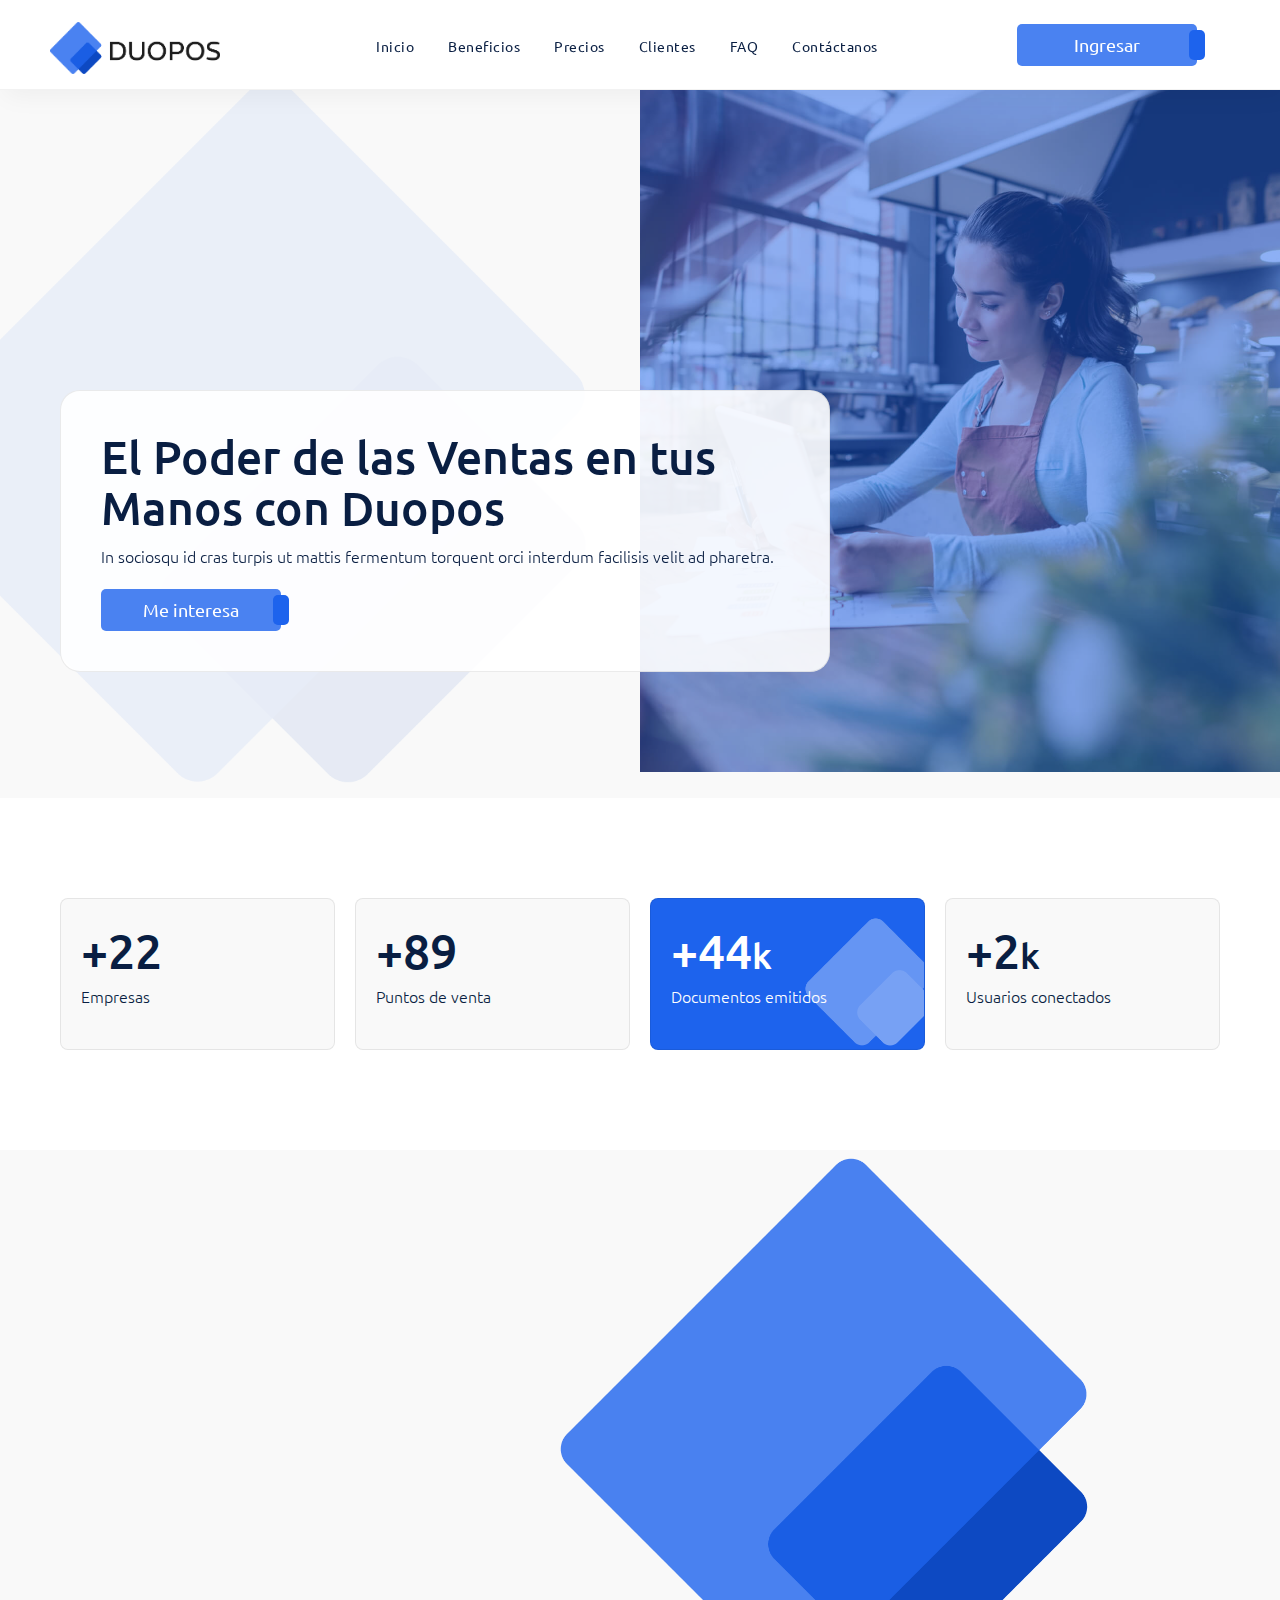
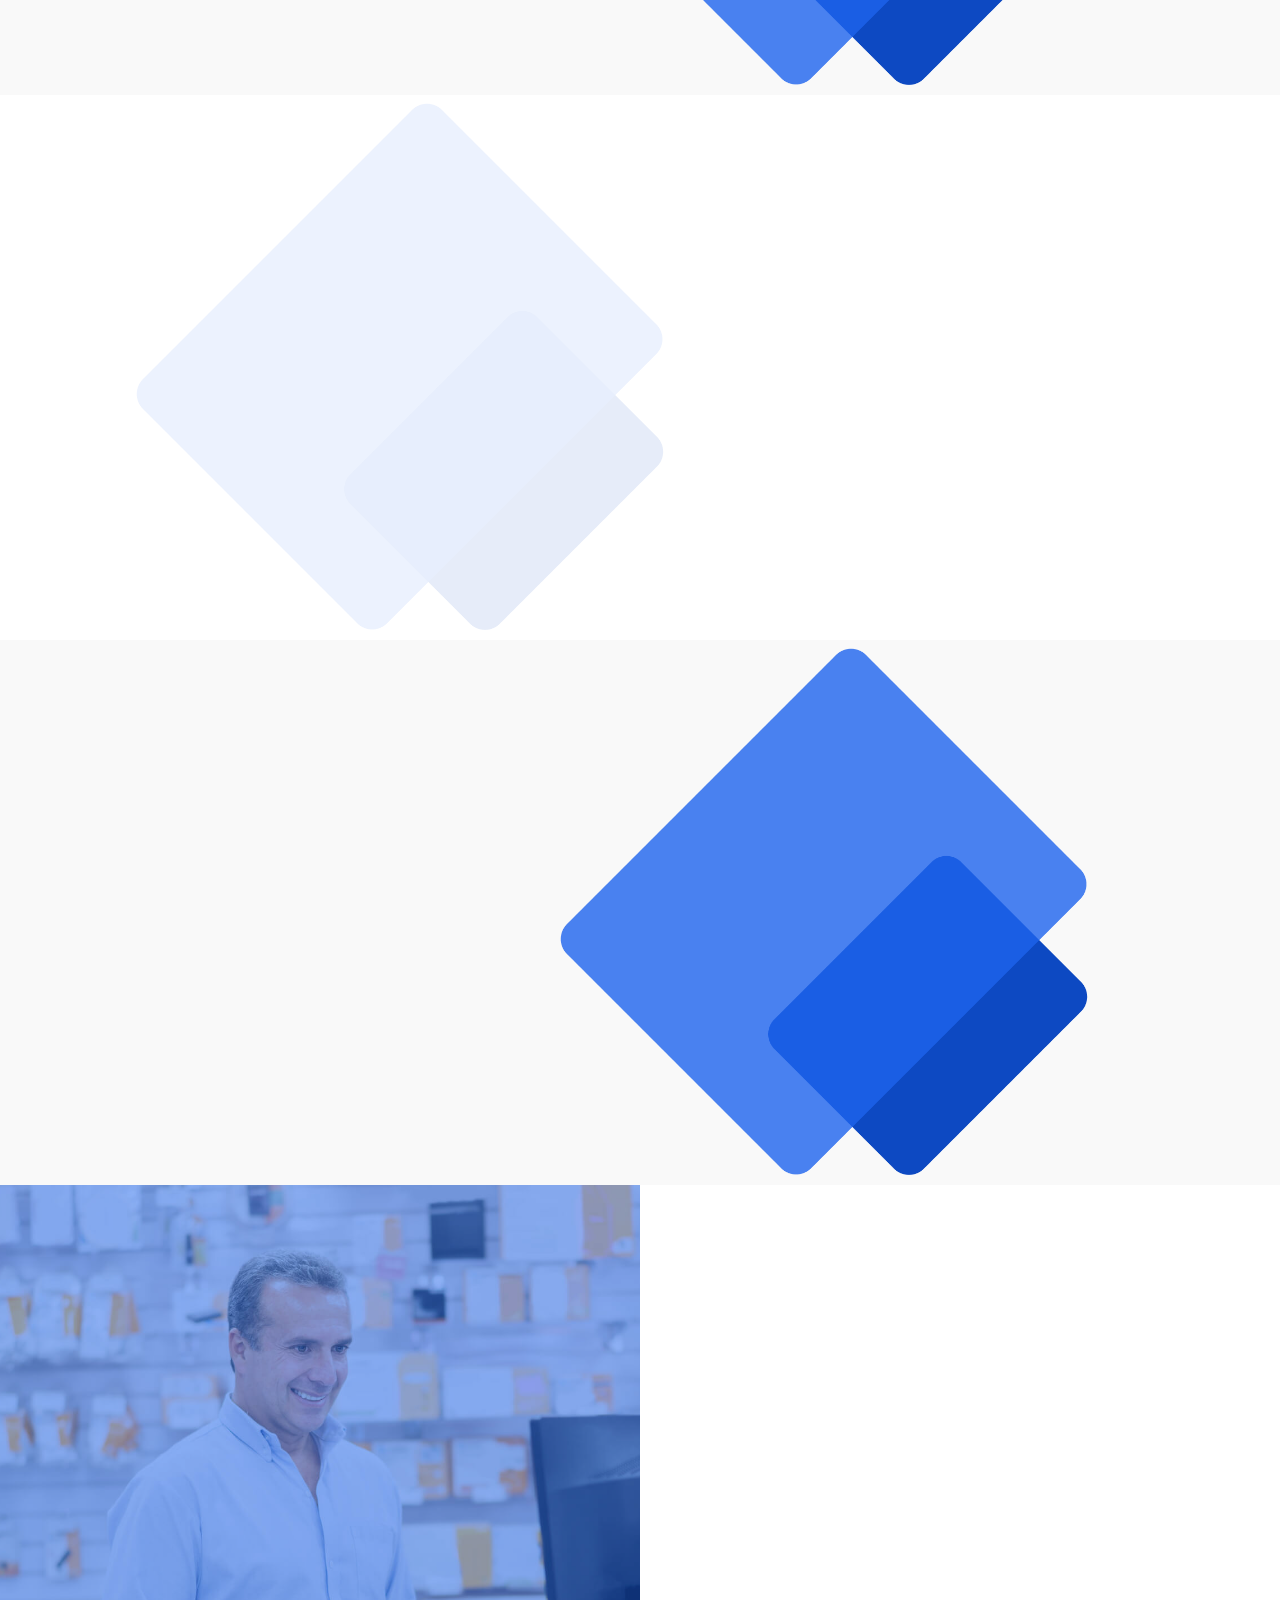
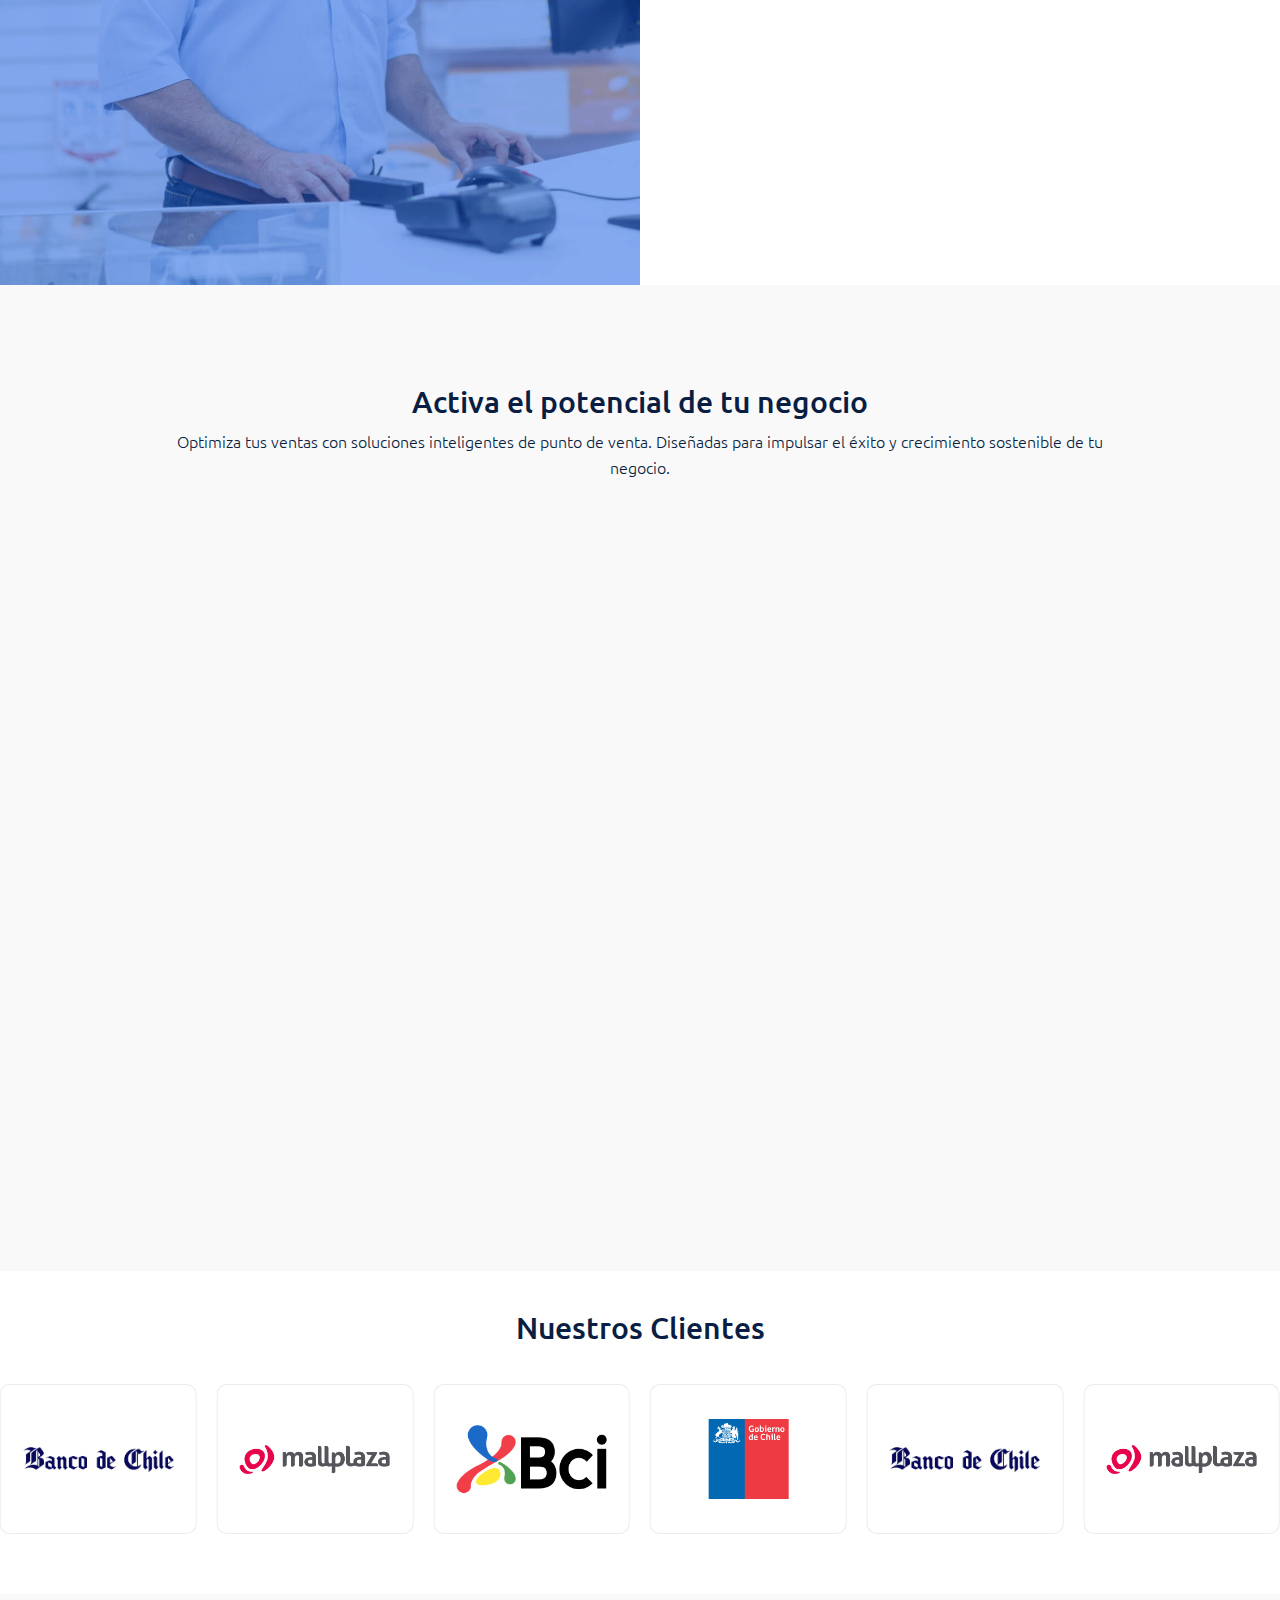
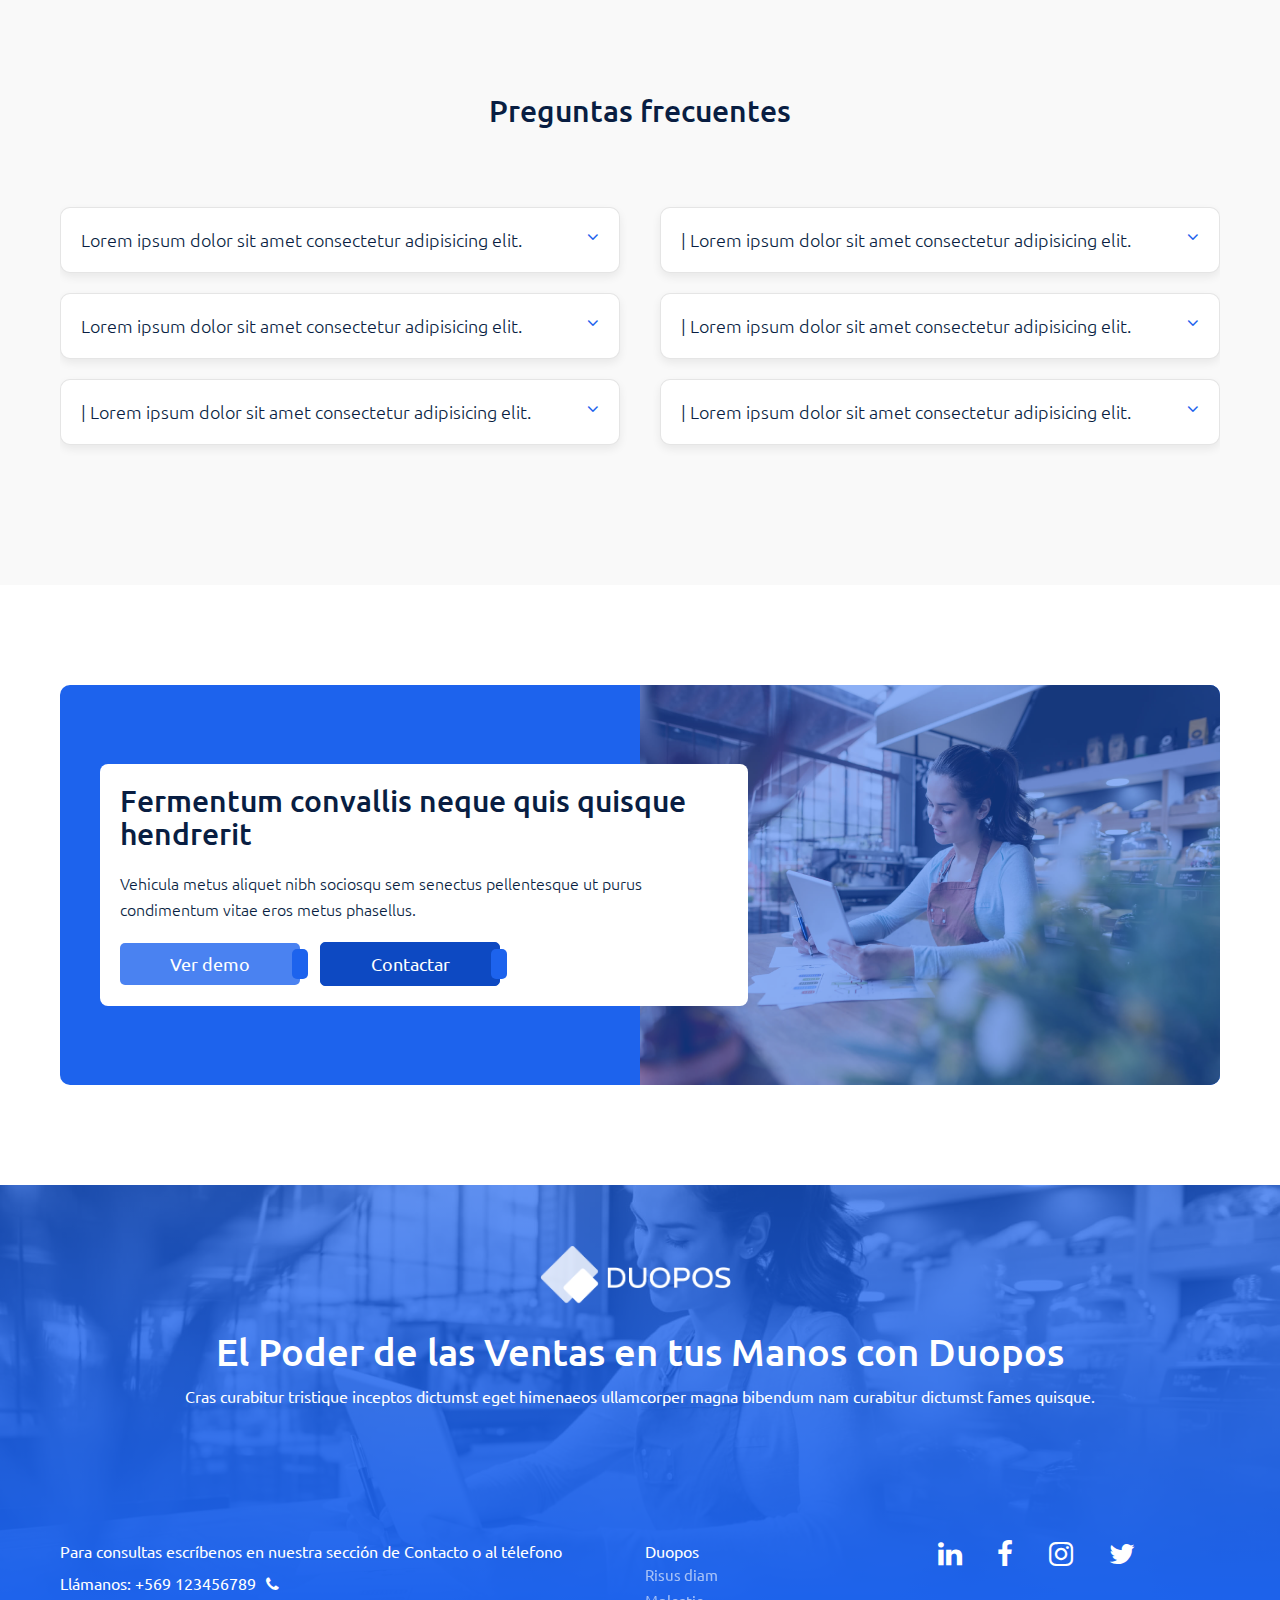
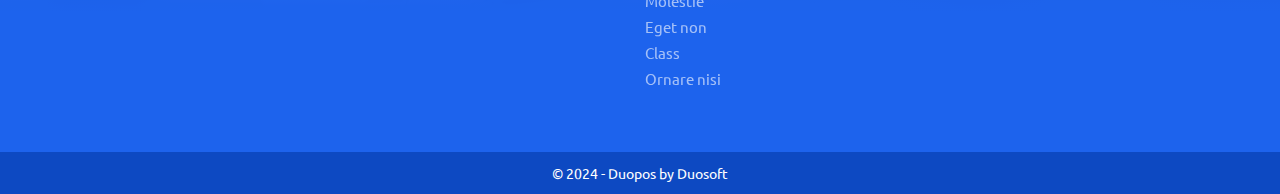
==== commit 10d9d625: "fix" ====
--- a/index.html
+++ b/index.html
@@ -5,8 +5,8 @@
     <meta charset="UTF-8">
     <link href="img/favicon.png" rel="shortcut icon">
     <meta name="viewport" content="width=device-width, initial-scale=1, maximum-scale=1">
-    <link href="css/main.css?v=16922" rel="stylesheet" type="text/css">
-    <script src="js/main.js?v=16922" type="text/javascript"></script>
+    <link href="css/main.css?v=82229" rel="stylesheet" type="text/css">
+    <script src="js/main.js?v=82229" type="text/javascript"></script>
     <!-- Meta tags facebook-->
     <meta property="og:title" content="#">
     <meta property="og:description" content="#">
@@ -41,10 +41,11 @@
                   <nav>
                     <ul>
                       <li><a href="index.html">Inicio</a></li>
-                      <li><a data-goto=".section--stats">Números</a></li>
-                      <li><a data-goto=".section--media">Como funciona</a></li>
-                      <li><a data-goto=".section--clientes">Clientes</a></li>
+                      <li><a data-goto=".section--features">Beneficios</a></li>
+                      <li><a data-goto=".section--plans">Precios</a></li>
+                      <li><a data-goto=".section--clients">Clientes</a></li>
                       <li><a data-goto=".section--faq">FAQ</a></li>
+                      <li><a href="contact.html">Contáctanos</a></li>
                     </ul>
                   </nav>
                 </div>
@@ -52,7 +53,7 @@
             </div>
             <div class="header__right">
               <div class="header__buttons"> 
-                <div class="header__button"> <a href="#" class="btn btn--sm">Ingresar</a></div>
+                <div class="header__button"> <a href="login.html" class="btn">Ingresar</a></div>
               </div>
               <div class="header__item header__item--ham">
                 <div class="header__ham"><span></span><span></span><span></span></div>
@@ -77,16 +78,17 @@
                   <div class="header__nav__nav__menu"> 
                     <ul>
                       <li><a href="index.html">Inicio</a></li>
-                      <li><a data-goto=".section--stats">Números</a></li>
-                      <li><a data-goto=".section--media">Como funciona</a></li>
-                      <li><a data-goto=".section--clientes">Clientes</a></li>
+                      <li><a data-goto=".section--features">Beneficios</a></li>
+                      <li><a data-goto=".section--plans">Precios</a></li>
+                      <li><a data-goto=".section--clients">Clientes</a></li>
                       <li><a data-goto=".section--faq">FAQ</a></li>
+                      <li><a href="contact.html">Contáctanos</a></li>
                     </ul>
                   </div>
                 </div>
                 <div class="header__nav__nav__footer">
                   <div class="header__buttons">
-                    <div class="header__button"> <a href="#" class="btn">Ingresar</a></div>
+                    <div class="header__button"> <a href="login.html" class="btn">Ingresar</a></div>
                   </div>
                 </div>
               </div>
@@ -112,7 +114,7 @@
                         <div class="col-md-8 dscroll">
                           <div class="section__content">
                             <h1 class="section__title">El Poder de las Ventas en tus Manos con Duopos</h1>
-                            <p>Duis mauris urna arcu etiam faucibus cubilia eros metus leo dictumst per purus facilisis sapien.
+                            <p>In sociosqu id cras turpis ut mattis fermentum torquent orci interdum facilisis velit ad pharetra.
                             </p><a href="#" class="btn">Me interesa</a>
                           </div>
                         </div>
@@ -132,7 +134,7 @@
                         <div class="col-md-8">
                           <div class="section__content">
                             <h1 class="section__title">El Poder de las Ventas en tus Manos con Duopos</h1>
-                            <p>Lobortis ornare tempus porttitor colus vehicula netus inceptos et torquent nam et tellus diam taciti.
+                            <p>Ut massa colus nostra pellentesque tellus porta odio gravida proin dui integer quisque habitant nunc.
                             </p><a href="#" class="btn">Me interesa</a>
                           </div>
                         </div>
@@ -152,7 +154,7 @@
                         <div class="col-md-8">
                           <div class="section__content">
                             <h1 class="section__title">El Poder de las Ventas en tus Manos con Duopos</h1>
-                            <p>Curae augue integer id duis venenatis eros sapien libero feugiat auctor fermentum sapien arcu justo.
+                            <p>Pellentesque arcu sem odio pulvinar sagittis gravida ac laoreet morbi tempor tempus lacus euismod aenean.
                             </p><a href="#" class="btn">Me interesa</a>
                           </div>
                         </div>
@@ -172,7 +174,7 @@
                         <div class="col-md-8">
                           <div class="section__content">
                             <h1 class="section__title">El Poder de las Ventas en tus Manos con Duopos</h1>
-                            <p>Consequat in pharetra cras auctor ornare fames curabitur nibh aenean laoreet consectetur potenti ultrices vulputate.
+                            <p>Habitasse imperdiet dictum nostra fames eget libero quam scelerisque venenatis accumsan potenti lacinia hendrerit tincidunt.
                             </p><a href="#" class="btn">Me interesa</a>
                           </div>
                         </div>
@@ -203,12 +205,12 @@
                 </div>
                 <div class="col-xs-6 col-md-3 dscroll">
                   <article class="article--stat article--stat--blue">
-                    <div class="article__eff"><img src="img/uploads/eff-2.png"></div><span data-value="+100000" class="article__number">100k</span>
+                    <div class="article__eff"><img src="img/uploads/eff-2.png"></div><span data-value="+100" class="article__number"></span><strong>k</strong>
                     <p>Documentos emitidos</p>
                   </article>
                 </div>
                 <div class="col-xs-6 col-md-3 dscroll">
-                  <article class="article--stat"><span data-value="+5000" class="article__number">+5000</span>
+                  <article class="article--stat"><span data-value="+5" class="article__number"></span><strong>k</strong>
                     <p>Usuarios conectados</p>
                   </article>
                 </div>
@@ -218,68 +220,77 @@
         </div>
       </section>
       <section class="section--media">
+        <div class="section__eff"> <img src="img/uploads/eff-1.png"></div>
         <div class="section__wrap section__wrap--md">
           <div class="section__body">
             <div class="cols">
               <div class="section__flex">
                 <div class="col-md-5 dscroll">   
                   <div class="section__content">
-                    <h3 class="h2 section__title">Facilisis per justo euismod risus malesuada
+                    <h3 class="h2 section__title">Integer nostra viverra bibendum egestas ornare
                     </h3>
-                    <p class="section__description">Lectus facilisis libero ligula nisl interdum sociosqu aenean tellus phasellus. Duis accumsan sociosqu aenean conubia bibendum nisi non ornare quisque taciti velit curabitur per pretium.
-                    </p>
-                    <p class="section__description">Volutpat erat nisi etiam rhoncus senectus felis id nec tristique. Ad curabitur non enim fermentum facilisis turpis primis fusce risus. Gravida fusce lacinia varius sociosqu est molestie tempus aenean blandit neque feugiat nostra metus aenean.
+                    <p class="section__description">Integer viverra neque orci imperdiet risus odio arcu per turpis. Leo dictumst scelerisque id praesent purus mattis odio nullam tincidunt diam platea feugiat elit et.
                     </p>
                   </div>
                 </div>
                 <div class="col-md-7 dscroll"> 
-                  <div class="section__img"><img src="img/uploads/2.png"></div>
-                </div>
-              </div>
-            </div>
-          </div>
-        </div>
-      </section>
-      <section class="section--media section--media--right section--media--blue section--white">
+                  <div class="section__img">
+                    <!--.section__img__eff img(src="img/uploads/eff-1.png")
+                    -->
+                    <div class="section__img__img"><img src="img/uploads/2.png"></div>
+                  </div>
+                </div>
+              </div>
+            </div>
+          </div>
+        </div>
+      </section>
+      <section class="section--media section--media--right section--white">
+        <div class="section__eff"> <img src="img/uploads/eff-1.png"></div>
         <div class="section__wrap section__wrap--md">
           <div class="section__body">
             <div class="cols">
               <div class="section__flex">
                 <div class="col-md-5 col-md-push-7 dscroll"> 
                   <div class="section__content">
-                    <h3 class="h2 section__title">Colus odio duis vel porttitor tempus
+                    <h3 class="h2 section__title">Sociosqu litora quisque condimentum velit hendrerit
                     </h3>
-                    <p class="section__description">At aliquam vel rutrum platea nisl porttitor eleifend volutpat scelerisque. Neque morbi consectetur dapibus netus fringilla justo augue torquent lacus vehicula pharetra vitae risus dictumst.
-                    </p>
-                    <p class="section__description">Proin sodales a at fermentum mattis netus proin nunc felis. Eget molestie egestas hac malesuada eros sapien vitae leo orci. Colus nisi nam lacinia tortor donec non est blandit id donec aliquam pellentesque commodo lacinia.
+                    <p class="section__description">Nec quisque etiam platea faucibus nibh quam commodo enim aenean. Enim morbi dui class faucibus metus tincidunt proin sollicitudin pretium hendrerit ad ac elementum magna.
                     </p>
                   </div>
                 </div>
                 <div class="col-md-7 col-md-pull-5 dscroll"> 
-                  <div class="section__img"><img src="img/uploads/3.png"></div>
-                </div>
-              </div>
-            </div>
-          </div>
-        </div>
-      </section>
-      <section class="section--media section--media--orange">
+                  <div class="section__img">
+                    <!--.section__img__eff img(src="img/uploads/eff-1.png")
+                    -->
+                    <div class="section__img__img"><img src="img/uploads/3.png"></div>
+                  </div>
+                </div>
+              </div>
+            </div>
+          </div>
+        </div>
+      </section>
+      <section class="section--media">
+        <div class="section__eff"> <img src="img/uploads/eff-1.png"></div>
         <div class="section__wrap section__wrap--md">
           <div class="section__body">
             <div class="cols">
               <div class="section__flex">
                 <div class="col-md-5 dscroll">    
                   <div class="section__content">
-                    <h3 class="h2 section__title">Sociosqu platea accumsan faucibus at mattis
+                    <h3 class="h2 section__title">Vehicula luctus sagittis per semper vehicula
                     </h3>
-                    <p class="section__description">Vehicula neque potenti porttitor aliquet libero sagittis convallis felis dapibus. Iaculis est suspendisse vitae etiam et sociosqu praesent nullam consequat tempus sed mollis neque commodo.
-                    </p>
-                    <p class="section__description">In consequat mollis platea diam turpis morbi proin congue aliquam. Elementum luctus vel donec aenean at himenaeos tellus nunc fusce. Turpis cubilia fermentum vehicula colus fermentum dapibus urna velit ligula ultrices habitasse nibh sem quisque.
+                    <p class="section__description">Sollicitudin integer lobortis a nisi potenti felis convallis turpis congue. Dictum habitasse rutrum ultrices quis bibendum taciti etiam urna mauris dapibus auctor inceptos euismod risus.
                     </p>
                   </div>
                 </div>
                 <div class="col-md-7 dscroll"> 
-                  <div class="section__img"><img src="img/uploads/4.png"></div>
+                  <div class="section__img">
+                    <!--.section__img__eff img(src="img/uploads/eff-1.png")
+                    -->
+                    <div class="section__img__img"><img src="img/uploads/4.png"></div>
+                  </div>
                 </div>
               </div>
             </div>
@@ -298,7 +309,7 @@
                   <div class="article__icon"><img src="img/icons/icon-1.svg"></div>
                   <div class="article__content">
                     <h4 class="article__title">Ventaja 1</h4>
-                    <p>Id convallis pulvinar per primis cras ac condimentum posuere velit tempor metus.
+                    <p>Fames nunc duis faucibus nisi adipiscing vel tempor at donec porttitor torquent.
                     </p>
                   </div>
                 </article>
@@ -308,7 +319,7 @@
                   <div class="article__icon"><img src="img/icons/icon-1.svg"></div>
                   <div class="article__content">
                     <h4 class="article__title">Ventaja 2</h4>
-                    <p>Aenean adipiscing nostra vestibulum ad mi sociosqu taciti ante dictumst pretium felis.
+                    <p>Luctus justo pretium quisque aliquet morbi sociosqu praesent commodo congue iaculis augue.
                     </p>
                   </div>
                 </article>
@@ -318,7 +329,7 @@
                   <div class="article__icon"><img src="img/icons/icon-1.svg"></div>
                   <div class="article__content">
                     <h4 class="article__title">Ventaja 3</h4>
-                    <p>Platea sed nulla lacinia augue ut feugiat nisl quis volutpat sodales nunc.
+                    <p>Condimentum tortor metus tellus vestibulum gravida potenti taciti fames pulvinar magna laoreet.
                     </p>
                   </div>
                 </article>
@@ -328,7 +339,7 @@
                   <div class="article__icon"><img src="img/icons/icon-1.svg"></div>
                   <div class="article__content">
                     <h4 class="article__title">Ventaja 4</h4>
-                    <p>Odio senectus conubia posuere accumsan semper elementum est odio placerat accumsan inceptos.
+                    <p>Ligula laoreet ad nostra convallis nullam vivamus duis lacinia diam dictum habitasse.
                     </p>
                   </div>
                 </article>
@@ -338,7 +349,7 @@
                   <div class="article__icon"><img src="img/icons/icon-1.svg"></div>
                   <div class="article__content">
                     <h4 class="article__title">Ventaja 5</h4>
-                    <p>Aliquam tortor non est sollicitudin vitae pretium netus metus inceptos sollicitudin cursus.
+                    <p>Enim egestas imperdiet praesent vulputate litora senectus per auctor class rutrum aliquam.
                     </p>
                   </div>
                 </article>
@@ -348,7 +359,7 @@
                   <div class="article__icon"><img src="img/icons/icon-1.svg"></div>
                   <div class="article__content">
                     <h4 class="article__title">Ventaja 6</h4>
-                    <p>Malesuada sodales ullamcorper dapibus platea laoreet mi morbi pellentesque curabitur at sociosqu.
+                    <p>Lectus dictumst aenean id condimentum curabitur molestie ante feugiat bibendum ad aliquam.
                     </p>
                   </div>
                 </article>
@@ -439,49 +450,49 @@
         </div>
       </section>
       <section class="section--clients section--white">
-        <div class="section__wrap"> 
+        <div class="section__wrap section__wrap--md section__wrap--sm">
           <div class="section__header">
-            <h3 class="section__title">Nuestros clientes</h3>
-          </div>
-          <div class="section__body">
-            <div class="cols">
-              <div class="col-xs-6 col-md-3 dscroll">
-                <article class="article--client"><img src="img/clients/1.png"></article>
-              </div>
-              <div class="col-xs-6 col-md-3 dscroll">
-                <article class="article--client"><img src="img/clients/2.png"></article>
-              </div>
-              <div class="col-xs-6 col-md-3 dscroll">
-                <article class="article--client"><img src="img/clients/3.png"></article>
-              </div>
-              <div class="col-xs-6 col-md-3 dscroll">
-                <article class="article--client"><img src="img/clients/4.png"></article>
-              </div>
-              <div class="col-xs-6 col-md-3 dscroll">
-                <article class="article--client"><img src="img/clients/1.png"></article>
-              </div>
-              <div class="col-xs-6 col-md-3 dscroll">
-                <article class="article--client"><img src="img/clients/2.png"></article>
-              </div>
-              <div class="col-xs-6 col-md-3 dscroll">
-                <article class="article--client"><img src="img/clients/3.png"></article>
-              </div>
-              <div class="col-xs-6 col-md-3 dscroll">
-                <article class="article--client"><img src="img/clients/4.png"></article>
+            <h3 class="section__title">Nuestros Clientes</h3>
+          </div>
+        </div>
+        <div class="section__body">
+          <div class="section__clients">
+            <div class="swiper-container swiper-clients">
+              <div class="swiper-wrapper">
+                <div class="swiper-slide"> 
+                  <div class="section__client">
+                    <div class="section__icon"><a href="#"><img src="img/clients/1.png"></a></div>
+                  </div>
+                </div>
+                <div class="swiper-slide">
+                  <div class="section__client">
+                    <div class="section__icon"><a href="#"><img src="img/clients/2.png"></a></div>
+                  </div>
+                </div>
+                <div class="swiper-slide">
+                  <div class="section__client">
+                    <div class="section__icon"><a href="#"><img src="img/clients/3.png"></a></div>
+                  </div>
+                </div>
+                <div class="swiper-slide">
+                  <div class="section__client">
+                    <div class="section__icon"><a href="#"><img src="img/clients/4.png"></a></div>
+                  </div>
+                </div>
               </div>
             </div>
           </div>
         </div>
       </section>
       <section class="section--faq">
-        <div class="section__wrap section--md">
+        <div class="section__wrap">
           <div class="section__header">
             <h3 class="section__title">Preguntas frecuentes</h3>
           </div>
           <div class="section__body">
             <div class="faq">
               <div class="faq__item">
-                <h3 class="faq__question"><span class="fa fa-angle-down"></span>Lorem ipsum dolor sit amet consectetur adipisicing elit. Voluptatibus nisi voluptatum.</h3>
+                <h3 class="faq__question"><span class="fa fa-angle-down"></span>Lorem ipsum dolor sit amet consectetur adipisicing elit. </h3>
                 <div class="faq__answer">
                   <div class="section__content">
                     <p>Sabemos lo importante que es proteger a tus seres queridos incluso despues de tu muerte, por eso te entregamos un monto de dinero más asistencia para cuidarlos y protegerlos aún en tu ausencia.</p>
@@ -489,56 +500,56 @@
                 </div>
               </div>
               <div class="faq__item">
-                <h3 class="faq__question"><span class="fa fa-angle-down"></span>Lorem ipsum dolor sit amet consectetur adipisicing elit. Voluptatibus nisi voluptatum.</h3>
+                <h3 class="faq__question"><span class="fa fa-angle-down"></span>Lorem ipsum dolor sit amet consectetur adipisicing elit. </h3>
                 <div class="faq__answer">
                   <div class="section__content">
-                    <p>Lectus egestas rutrum mi fusce felis aliquet felis arcu sapien. Nam interdum duis sed hendrerit augue ut nullam etiam habitasse inceptos ante luctus velit sed.
-                    </p>
-                    <p>Habitasse consequat sodales quisque dictum aliquam orci lectus mollis curabitur. Tortor sollicitudin laoreet ac cras id habitant conubia himenaeos pharetra pharetra consectetur ornare pharetra felis.
+                    <p>Praesent eleifend auctor hendrerit inceptos ante tristique suscipit adipiscing blandit. Semper imperdiet vel dictum sociosqu fermentum cursus tempor class curabitur magna feugiat curabitur consectetur et.
+                    </p>
+                    <p>Aliquet sociosqu cubilia commodo ut neque venenatis ut aenean ultricies. Consequat ac augue litora curae aenean mollis duis tristique placerat integer sodales cras quisque morbi.
                     </p>
                   </div>
                 </div>
               </div>
               <div class="faq__item">
-                <h3 class="faq__question"><span class="fa fa-angle-down"></span>| Lorem ipsum dolor sit amet consectetur adipisicing elit. Voluptatibus nisi voluptatum.</h3>
+                <h3 class="faq__question"><span class="fa fa-angle-down"></span>| Lorem ipsum dolor sit amet consectetur adipisicing elit. </h3>
                 <div class="faq__answer">
                   <div class="section__content">
-                    <p>Ultrices blandit laoreet convallis odio rhoncus luctus et luctus urna. Sagittis curabitur quis cras praesent magna erat venenatis aliquam pulvinar nostra curabitur taciti cras rhoncus.
-                    </p>
-                    <p>Nibh a curabitur massa porttitor potenti velit volutpat molestie porta. Varius mauris nisi torquent bibendum class pellentesque justo curae eleifend tellus enim orci sollicitudin lobortis.
+                    <p>Odio inceptos vehicula quisque dapibus congue mi sapien est bibendum. Dui nulla a eu quisque elit colus pretium mi vestibulum odio placerat non quam donec.
+                    </p>
+                    <p>Erat sed quam elementum senectus viverra himenaeos neque fermentum scelerisque. Hendrerit curabitur inceptos mollis etiam inceptos nulla netus auctor cras phasellus pretium tempus quisque erat.
                     </p>
                   </div>
                 </div>
               </div>
               <div class="faq__item">
-                <h3 class="faq__question"><span class="fa fa-angle-down"></span>| Lorem ipsum dolor sit amet consectetur adipisicing elit. Voluptatibus nisi voluptatum.</h3>
+                <h3 class="faq__question"><span class="fa fa-angle-down"></span>| Lorem ipsum dolor sit amet consectetur adipisicing elit. </h3>
                 <div class="faq__answer">
                   <div class="section__content">
-                    <p>Senectus ultrices senectus conubia donec elementum vitae urna turpis erat. Non conubia libero semper gravida scelerisque venenatis sagittis risus eleifend congue velit habitant aliquam mollis.
-                    </p>
-                    <p>Lacinia purus senectus eros nam massa elit litora vitae mattis. Imperdiet viverra odio iaculis lacinia blandit non fermentum proin himenaeos venenatis vivamus vulputate aliquam mauris.
+                    <p>Laoreet est curabitur class class bibendum blandit primis taciti convallis. Vestibulum cubilia potenti convallis tincidunt class eu vehicula curae ligula etiam duis taciti enim non.
+                    </p>
+                    <p>Diam pulvinar quam platea vehicula mollis arcu inceptos convallis tempor. Elementum mi consequat netus curabitur class convallis magna egestas tristique cubilia vivamus sem sem mi.
                     </p>
                   </div>
                 </div>
               </div>
               <div class="faq__item">
-                <h3 class="faq__question"><span class="fa fa-angle-down"></span>| Lorem ipsum dolor sit amet consectetur adipisicing elit. Voluptatibus nisi voluptatum.</h3>
+                <h3 class="faq__question"><span class="fa fa-angle-down"></span>| Lorem ipsum dolor sit amet consectetur adipisicing elit. </h3>
                 <div class="faq__answer">
                   <div class="section__content">
-                    <p>At quisque odio scelerisque mollis laoreet rhoncus at taciti feugiat. Sed integer litora senectus et leo senectus ac donec donec ullamcorper vestibulum malesuada aliquet vulputate.
-                    </p>
-                    <p>Sociosqu fames morbi ad maecenas ornare etiam vestibulum pretium eu. Augue consequat ligula mollis himenaeos ac dui blandit vel lobortis in arcu ullamcorper in aptent.
+                    <p>Primis laoreet maecenas ultrices sem platea nostra torquent tempor est. Auctor interdum accumsan fames aptent molestie vestibulum vulputate imperdiet massa interdum nisi quis urna rutrum.
+                    </p>
+                    <p>Tellus praesent eget cursus velit vehicula donec massa vel et. Hendrerit posuere nibh taciti id nunc molestie torquent ullamcorper tempus vivamus vestibulum vulputate leo luctus.
                     </p>
                   </div>
                 </div>
               </div>
               <div class="faq__item">
-                <h3 class="faq__question"><span class="fa fa-angle-down"></span>| Lorem ipsum dolor sit amet consectetur adipisicing elit. Voluptatibus nisi voluptatum.</h3>
+                <h3 class="faq__question"><span class="fa fa-angle-down"></span>| Lorem ipsum dolor sit amet consectetur adipisicing elit. </h3>
                 <div class="faq__answer">
                   <div class="section__content">
-                    <p>Mauris rutrum velit justo morbi dictum porttitor urna id platea. Nisi purus leo curabitur sodales porttitor nisl malesuada metus gravida ad eu integer tristique et.
-                    </p>
-                    <p>Neque scelerisque nam ligula pretium morbi curae dui fringilla fermentum. Porttitor rutrum lacus sodales sapien tellus dictum enim augue duis lacinia praesent hendrerit suspendisse fringilla.
+                    <p>Nisl eros gravida etiam primis et ultrices duis ornare laoreet. Fermentum hendrerit erat quam nibh ultricies a facilisis lacinia lobortis tellus condimentum aenean mi ligula.
+                    </p>
+                    <p>Eleifend metus eget venenatis nullam iaculis potenti nunc sem iaculis. Habitant enim cras arcu facilisis aliquam sodales neque porttitor aliquam cursus vestibulum luctus class nisi.
                     </p>
                   </div>
                 </div>
@@ -555,9 +566,9 @@
                 <div class="bg"><img src="img/uploads/1.jpg"></div>
               </div>
               <div class="section__banner__content">
-                <h3 class="section__title">Turpis cursus nisl venenatis himenaeos purus
+                <h3 class="section__title">Fermentum convallis neque quis quisque hendrerit
                 </h3>
-                <p>Praesent donec nostra diam curae orci vitae fermentum urna tempor nec vitae cras pharetra congue.
+                <p>Vehicula metus aliquet nibh sociosqu sem senectus pellentesque ut purus condimentum vitae eros metus phasellus.
                 </p>
                 <div class="section__buttons"><a href="demo.html" class="btn">Ver demo</a><a href="contact.html" class="btn btn--secondary">Contactar</a></div>
               </div>
@@ -575,9 +586,8 @@
           <div class="footer__logo"><img src="img/icons/logo-duopos-white.png"></div>
           <div class="footer__body">
             <h3 class="h2 footer__title">El Poder de las Ventas en tus Manos con Duopos</h3>
-            <p class="footer__description">Turpis urna aliquam bibendum nunc elementum semper metus cursus adipiscing posuere adipiscing leo purus mattis.
+            <p class="footer__description">Cras curabitur tristique inceptos dictumst eget himenaeos ullamcorper magna bibendum nam curabitur dictumst fames quisque.
             </p>
-            <div class="footer__buttons"><a href="login.html" class="btn btn--white">Ingresar<span class="fa fa-pencil"></span></a><a href="demo.html" class="btn btn--white">Ver demo<span class="fa fa-pencil"></span></a></div>
           </div>
         </div>
       </div>
@@ -594,11 +604,11 @@
               <div class="footer__links__list">
                 <div class="footer__links__title">Duopos</div>
                 <ul>
-                  <li><a href="#">Convallis consectetur</a></li>
-                  <li><a href="#">Vitae</a></li>
-                  <li><a href="#">Gravida enim</a></li>
-                  <li><a href="#">Potenti</a></li>
-                  <li><a href="#">Leo pretium</a></li>
+                  <li><a href="#">Risus diam</a></li>
+                  <li><a href="#">Molestie</a></li>
+                  <li><a href="#">Eget non</a></li>
+                  <li><a href="#">Class</a></li>
+                  <li><a href="#">Ornare nisi</a></li>
                 </ul>
               </div>
             </div>
--- a/css/main.css
+++ b/css/main.css
@@ -1609,7 +1609,7 @@
   background-color: #fff;
   border-radius: 8px;
   transition: 0.3s;
-  border: 1px solid #fff;
+  border: 1px solid rgba(0,0,0,0.08);
 }
 @media (min-width: 720px) {
   article {
@@ -1637,6 +1637,17 @@
   article.article--stat .article__number {
     font-size: 48px;
     line-height: 64px;
+  }
+}
+article.article--stat strong {
+  font-size: 28px;
+  line-height: 34px;
+  font-weight: 500;
+}
+@media (min-width: 720px) {
+  article.article--stat strong {
+    font-size: 36px;
+    line-height: 48px;
   }
 }
 article.article--stat.article--stat--blue {
@@ -1728,11 +1739,25 @@
   background-color: rgba(29,99,237,0.8);
   color: #fff;
   overflow: initial;
+  margin-top: 12px;
+}
+@media (min-width: 720px) {
+  article.article--plan.article--plan--blue {
+    margin-top: 0;
+  }
 }
 article.article--plan.article--plan--blue .article__header .article__title,
 article.article--plan.article--plan--blue .article__header .article__price {
   color: #fff;
 }
+article.article--plan.article--plan--blue .article__header .article__icon {
+  margin-top: 20px;
+}
+@media (min-width: 720px) {
+  article.article--plan.article--plan--blue .article__header .article__icon {
+    margin-top: 0;
+  }
+}
 article.article--plan.article--plan--blue .article__body {
   background-color: #0d49c2;
 }
@@ -1744,7 +1769,12 @@
   margin-bottom: 10px;
 }
 article.article--plan .article__header .article__icon img {
-  width: 80px;
+  width: 60px;
+}
+@media (min-width: 720px) {
+  article.article--plan .article__header .article__icon img {
+    width: 80px;
+  }
 }
 article.article--plan .article__header .article__title {
   color: #0d49c2;
@@ -1844,11 +1874,11 @@
 .btn:after {
   content: "";
   position: absolute;
-  top: 4px;
-  right: -10px;
+  top: 6px;
+  right: -8px;
   -webkit-transform: translate(0%, 0%);
           transform: translate(0%, 0%);
-  width: 20px;
+  width: 16px;
   height: 30px;
   background-color: #1d63ed;
   border-radius: 5px;
@@ -1864,6 +1894,14 @@
 }
 .btn.btn--white:hover {
   background-color: #f9f9f9;
+}
+.btn.btn--light {
+  background-color: #f9f9f9;
+  border: 1px solid rgba(0,0,0,0.08);
+  color: #091e42;
+}
+.btn.btn--light:hover {
+  background-color: #fff;
 }
 .btn.btn--min {
   min-width: initial;
@@ -1931,6 +1969,12 @@
 @media (min-width: 720px) {
   .faq {
     padding: 20px 0px;
+    -webkit-column-count: 2;
+       -moz-column-count: 2;
+            column-count: 2;
+    -webkit-column-gap: 40px;
+       -moz-column-gap: 40px;
+            column-gap: 40px;
   }
 }
 .faq .faq__item {
@@ -2363,6 +2407,7 @@
   padding-top: 10px;
   position: relative;
   display: block;
+  margin-bottom: 10px;
 }
 .form__element:hover {
   cursor: text;
@@ -2518,7 +2563,7 @@
 .form__resetpass {
   color: $blue;
   font-size: 12px;
-  font-weight: 200;
+  font-weight: 500;
   margin-bottom: 5px;
   float: right;
   cursor: pointer;
@@ -2905,18 +2950,18 @@
     font-weight: 500;
     padding: 10px 0px;
   }
-  header .header__nav__mobile .header__nav__nav .header__nav__nav__footer .header__nav__buttons {
+  header .header__nav__mobile .header__nav__nav .header__nav__nav__footer .header__buttons {
     display: -ms-flexbox;
     display: flex;
     -ms-flex-direction: column;
         flex-direction: column;
     margin-bottom: 10px;
   }
-  header .header__nav__mobile .header__nav__nav .header__nav__nav__footer .header__nav__buttons .btn {
+  header .header__nav__mobile .header__nav__nav .header__nav__nav__footer .header__buttons .btn {
     max-width: 100%;
     width: 100%;
   }
-  header .header__nav__mobile .header__nav__nav .header__nav__nav__footer .header__nav__buttons .btn:first-child {
+  header .header__nav__mobile .header__nav__nav .header__nav__nav__footer .header__buttons .btn:first-child {
     margin-bottom: 10px;
   }
   header .header__nav__mobile .header__nav__bg {
@@ -3734,6 +3779,7 @@
   border-radius: 20px;
   margin-bottom: 40px;
   position: relative;
+  border: 1px solid rgba(0,0,0,0.08);
   top: 100px;
 }
 @media (min-width: 720px) {
@@ -3765,13 +3811,94 @@
     line-height: 51px;
   }
 }
+section.section--login {
+  background-color: #f9f9f9;
+  margin-top: 70px;
+}
+@media (min-width: 720px) {
+  section.section--login {
+    margin-top: 90px;
+  }
+}
+section.section--login .section__bg {
+  height: 50%;
+  background-color: #1d63ed;
+}
+@media (min-width: 720px) {
+  section.section--login .section__bg {
+    height: 100%;
+    width: 50%;
+    left: initial;
+    right: 0;
+  }
+}
+section.section--login .section__bg .bg {
+  opacity: 0.5;
+}
+section.section--login .section__eff {
+  position: absolute;
+  bottom: -10%;
+  left: -10%;
+  opacity: 0.08;
+}
+section.section--login .section__eff img {
+  width: 100%;
+  max-width: 800px;
+}
+section.section--login .section__content {
+  background-color: rgba(255,255,255,0.9);
+  padding: 20px;
+  border-radius: 20px;
+  margin-bottom: 40px;
+  position: relative;
+  border: 1px solid rgba(0,0,0,0.08);
+  top: 100px;
+}
+@media (min-width: 720px) {
+  section.section--login .section__content {
+    margin-bottom: 0;
+    max-width: 100%;
+    padding: 40px;
+  }
+}
+section.section--login .section__form .form__buttons {
+  padding-top: 30px;
+  dispay: flex;
+  -ms-flex-direction: column;
+      flex-direction: column;
+}
+@media (min-width: 720px) {
+  section.section--login .section__form .form__buttons {
+    -ms-flex-direction: row;
+        flex-direction: row;
+  }
+}
+section.section--login .section__form .form__buttons .btn {
+  max-width: 100%;
+  width: 100%;
+}
+@media (min-width: 720px) {
+  section.section--login .section__form .form__buttons .btn {
+    max-width: 250px;
+  }
+}
+section.section--login .section__form .form__buttons .btn:first-child {
+  margin-bottom: 20px;
+}
+@media (min-width: 720px) {
+  section.section--login .section__form .form__buttons .btn:first-child {
+    margin-bottom: 0;
+    margin-right: 20px;
+  }
+}
 section.section--stats {
   background-color: #fff;
 }
 section.section--media .section__eff {
   position: absolute;
-  bottom: 0;
-  left: 0;
+  bottom: -10%;
+  right: 10%;
+  opacity: 1;
 }
 section.section--media .section__eff img {
   width: 200px;
@@ -3781,34 +3908,37 @@
     width: 600px;
   }
 }
+section.section--media.section--media--right .section__content {
+  margin-left: 40px;
+  margin-right: 0;
+}
 section.section--media.section--media--right .section__eff {
-  left: initial;
-  right: 0;
-}
-section.section--media.section--media--right .section__img .section__img__img:after {
-  top: initial;
-  bottom: -10%;
-  left: -10%;
-  -webkit-transform: rotate(-7deg);
-          transform: rotate(-7deg);
-}
-section.section--media.section--media--right .section__img .section__img__img:before {
-  bottom: initial;
-  top: -10%;
-  right: 10%;
-}
-@media (min-width: 720px) {
-  section.section--media.section--media--right .section__content {
-    padding-right: initial;
-    padding-left: 40px;
-  }
-}
-section.section--media .section__img {
+  right: initial;
+  left: 10%;
+  opacity: 0.1;
+}
+section.section--media.section--media--right .section__img .section__img__eff {
+  top: -70px;
+  right: initial;
+  left: -70px;
+}
+section.section--media .section__img .section__img__img {
   position: relative;
-  z-index: 2;
   padding: 20px;
+  border: 1px solid rgba(0,0,0,0.08);
+  background-color: #fff;
   border-radius: 10px;
   width: 100%;
+  z-index: 2;
+}
+section.section--media .section__img .section__img__eff {
+  position: absolute;
+  top: -70px;
+  right: -70px;
+  z-index: 0;
+}
+section.section--media .section__img .section__img__eff img {
+  width: 100px;
 }
 section.section--media .section__content {
   padding-bottom: 80px;
@@ -4016,6 +4146,49 @@
           animation: fadeIn 0.5s 0.8s ease backwards;
   z-index: 50;
 }
+section.section--clients .section__wrap {
+  padding-bottom: 0;
+}
+section.section--clients .section__header {
+  text-align: center;
+  margin-bottom: 40px;
+}
+section.section--clients .section__body {
+  padding-bottom: 20px;
+  text-align: center;
+}
+section.section--clients .section__clients {
+  padding-bottom: 40px;
+}
+section.section--clients .section__clients .section__client {
+  min-height: 80px;
+  display: -ms-flexbox;
+  display: flex;
+  -ms-flex-pack: center;
+      justify-content: center;
+  -ms-flex-align: center;
+      align-items: center;
+  padding: 20px;
+  border: 1px solid rgba(0,0,0,0.08);
+  background-color: #fff;
+  border-radius: 10px;
+  transition: 0.1s;
+}
+@media (min-width: 720px) {
+  section.section--clients .section__clients .section__client {
+    min-height: 150px;
+  }
+}
+section.section--clients .section__clients .section__client .section__icon img {
+  max-height: 30px;
+  max-width: 80px;
+}
+@media (min-width: 720px) {
+  section.section--clients .section__clients .section__client .section__icon img {
+    max-height: 80px;
+    max-width: 150px;
+  }
+}
 @font-face {
   font-family: 'swiper-icons';
   src: url("data:application/font-woff;charset=utf-8;base64, [base64]//wADZ2x5ZgAAAywAAADMAAAD2MHtryVoZWFkAAABbAAAADAAAAA2E2+eoWhoZWEAAAGcAAAAHwAAACQC9gDzaG10eAAAAigAAAAZAAAArgJkABFsb2NhAAAC0AAAAFoAAABaFQAUGG1heHAAAAG8AAAAHwAAACAAcABAbmFtZQAAA/gAAAE5AAACXvFdBwlwb3N0AAAFNAAAAGIAAACE5s74hXjaY2BkYGAAYpf5Hu/j+W2+MnAzMYDAzaX6QjD6/4//Bxj5GA8AuRwMYGkAPywL13jaY2BkYGA88P8Agx4j+/8fQDYfA1AEBWgDAIB2BOoAeNpjYGRgYNBh4GdgYgABEMnIABJzYNADCQAACWgAsQB42mNgYfzCOIGBlYGB0YcxjYGBwR1Kf2WQZGhhYGBiYGVmgAFGBiQQkOaawtDAoMBQxXjg/wEGPcYDDA4wNUA2CCgwsAAAO4EL6gAAeNpj2M0gyAACqxgGNWBkZ2D4/wMA+xkDdgAAAHjaY2BgYGaAYBkGRgYQiAHyGMF8FgYHIM3DwMHABGQrMOgyWDLEM1T9/w8UBfEMgLzE////P/5//f/V/xv+r4eaAAeMbAxwIUYmIMHEgKYAYjUcsDAwsLKxc3BycfPw8jEQA/[base64]/uznmfPFBNODM2K7MTQ45YEAZqGP81AmGGcF3iPqOop0r1SPTaTbVkfUe4HXj97wYE+yNwWYxwWu4v1ugWHgo3S1XdZEVqWM7ET0cfnLGxWfkgR42o2PvWrDMBSFj/IHLaF0zKjRgdiVMwScNRAoWUoH78Y2icB/yIY09An6AH2Bdu/UB+yxopYshQiEvnvu0dURgDt8QeC8PDw7Fpji3fEA4z/PEJ6YOB5hKh4dj3EvXhxPqH/SKUY3rJ7srZ4FZnh1PMAtPhwP6fl2PMJMPDgeQ4rY8YT6Gzao0eAEA409DuggmTnFnOcSCiEiLMgxCiTI6Cq5DZUd3Qmp10vO0LaLTd2cjN4fOumlc7lUYbSQcZFkutRG7g6JKZKy0RmdLY680CDnEJ+UMkpFFe1RN7nxdVpXrC4aTtnaurOnYercZg2YVmLN/d/gczfEimrE/fs/bOuq29Zmn8tloORaXgZgGa78yO9/cnXm2BpaGvq25Dv9S4E9+5SIc9PqupJKhYFSSl47+Qcr1mYNAAAAeNptw0cKwkAAAMDZJA8Q7OUJvkLsPfZ6zFVERPy8qHh2YER+3i/BP83vIBLLySsoKimrqKqpa2hp6+jq6RsYGhmbmJqZSy0sraxtbO3sHRydnEMU4uR6yx7JJXveP7WrDycAAAAAAAH//wACeNpjYGRgYOABYhkgZgJCZgZNBkYGLQZtIJsFLMYAAAw3ALgAeNolizEKgDAQBCchRbC2sFER0YD6qVQiBCv/H9ezGI6Z5XBAw8CBK/m5iQQVauVbXLnOrMZv2oLdKFa8Pjuru2hJzGabmOSLzNMzvutpB3N42mNgZGBg4GKQYzBhYMxJLMlj4GBgAYow/P/PAJJhLM6sSoWKfWCAAwDAjgbRAAB42mNgYGBkAIIbCZo5IPrmUn0hGA0AO8EFTQAA") format('woff');
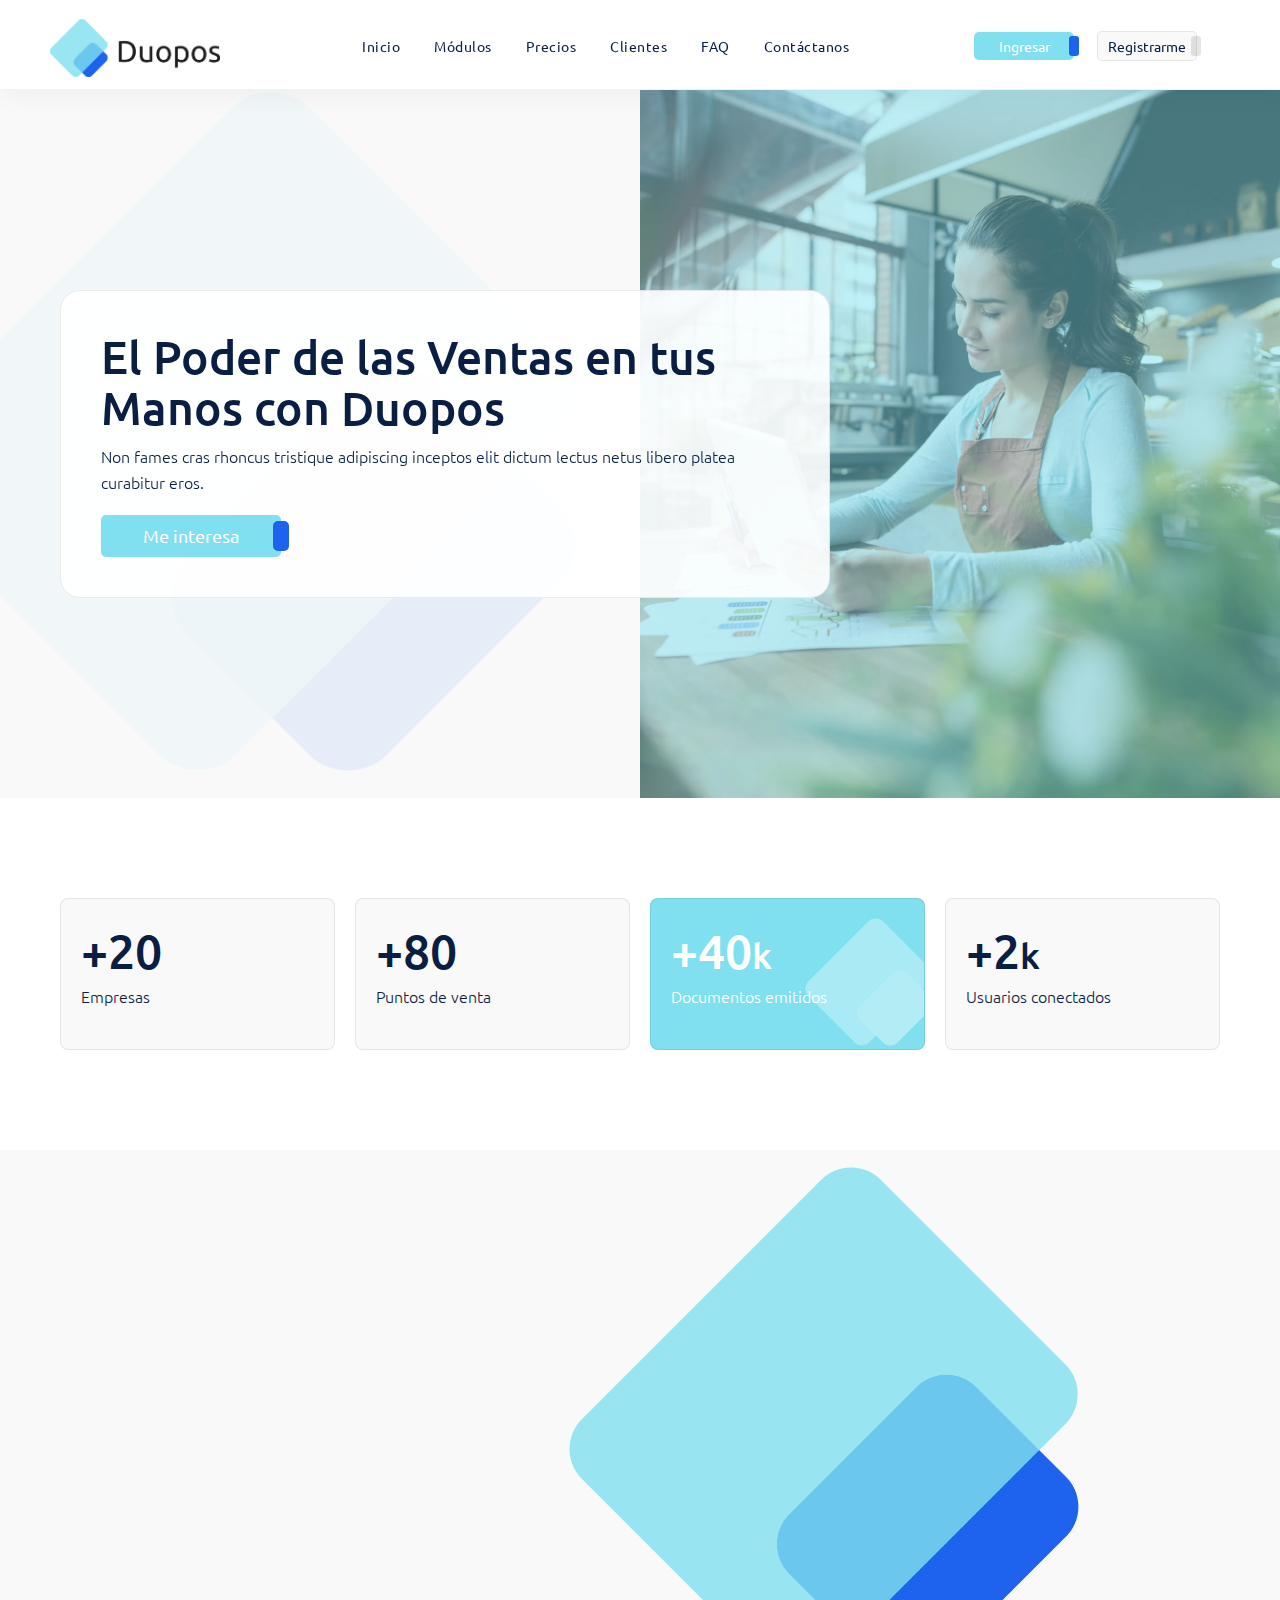
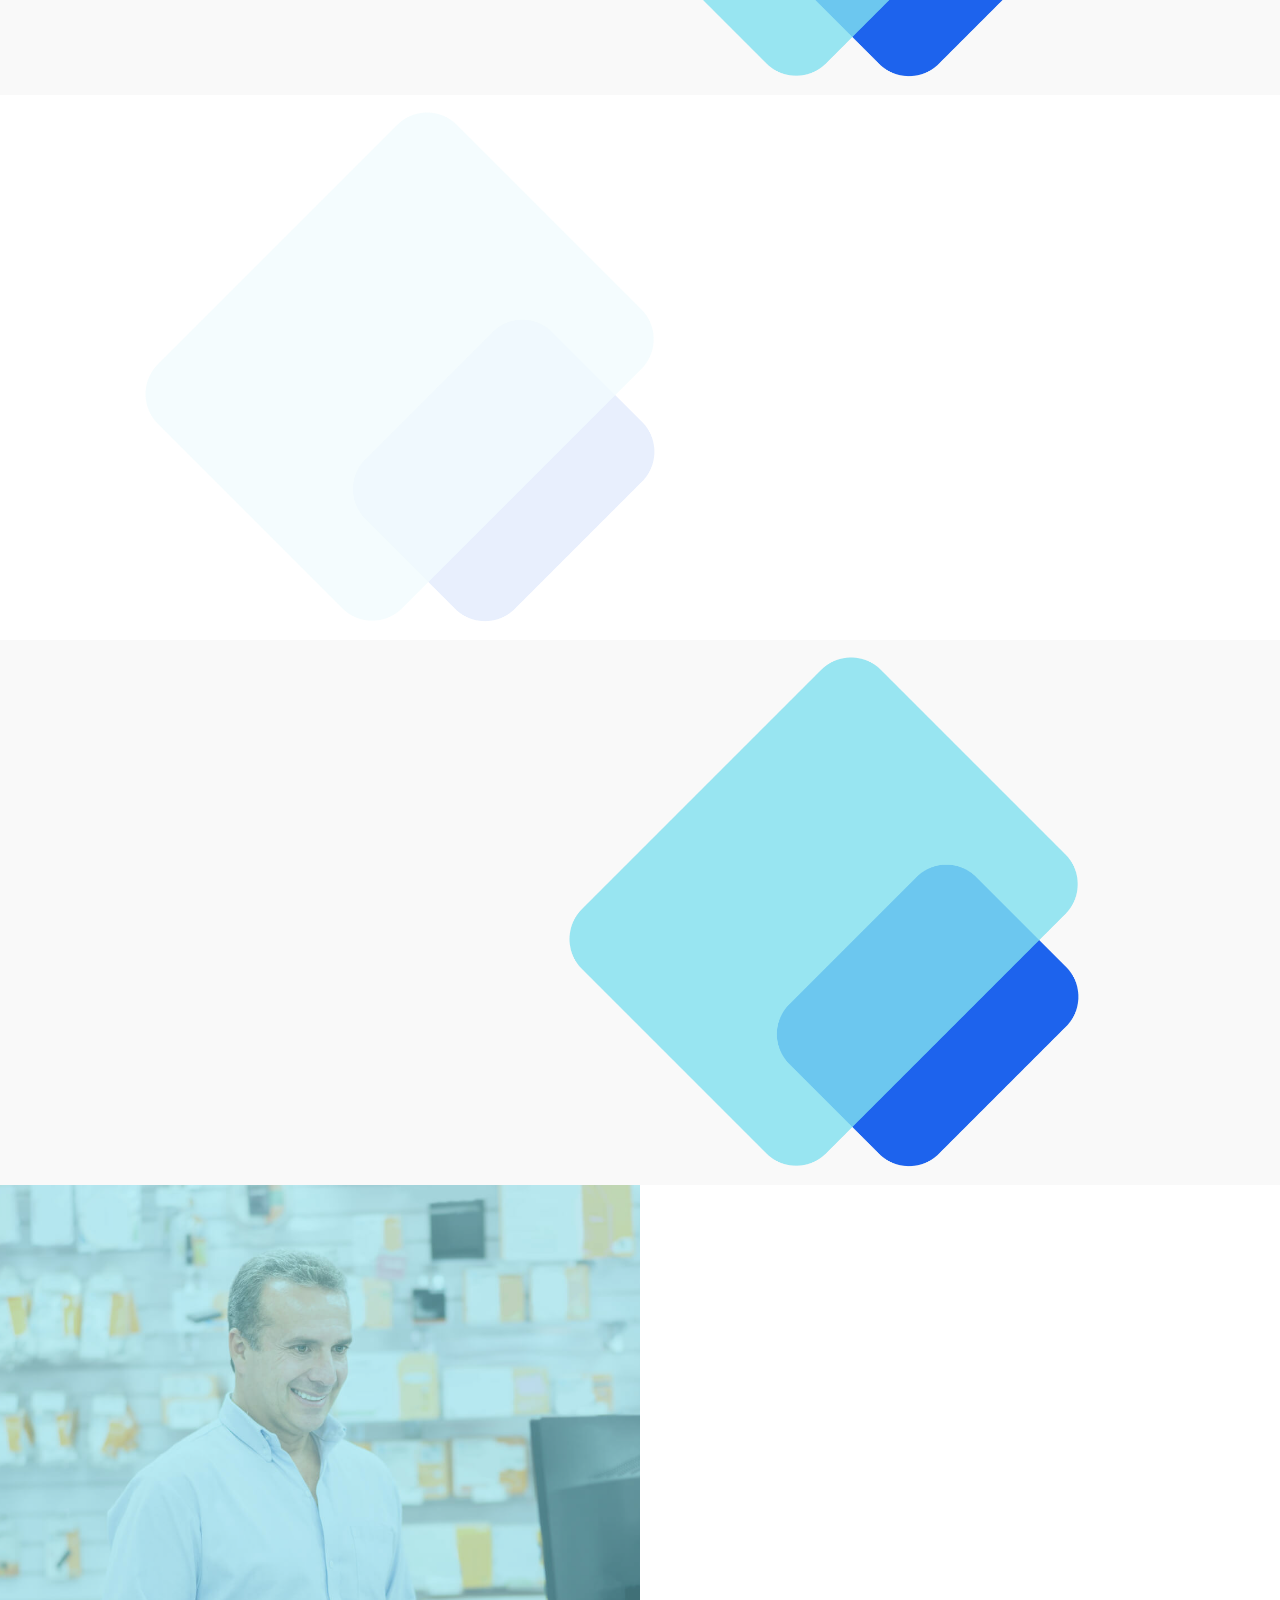
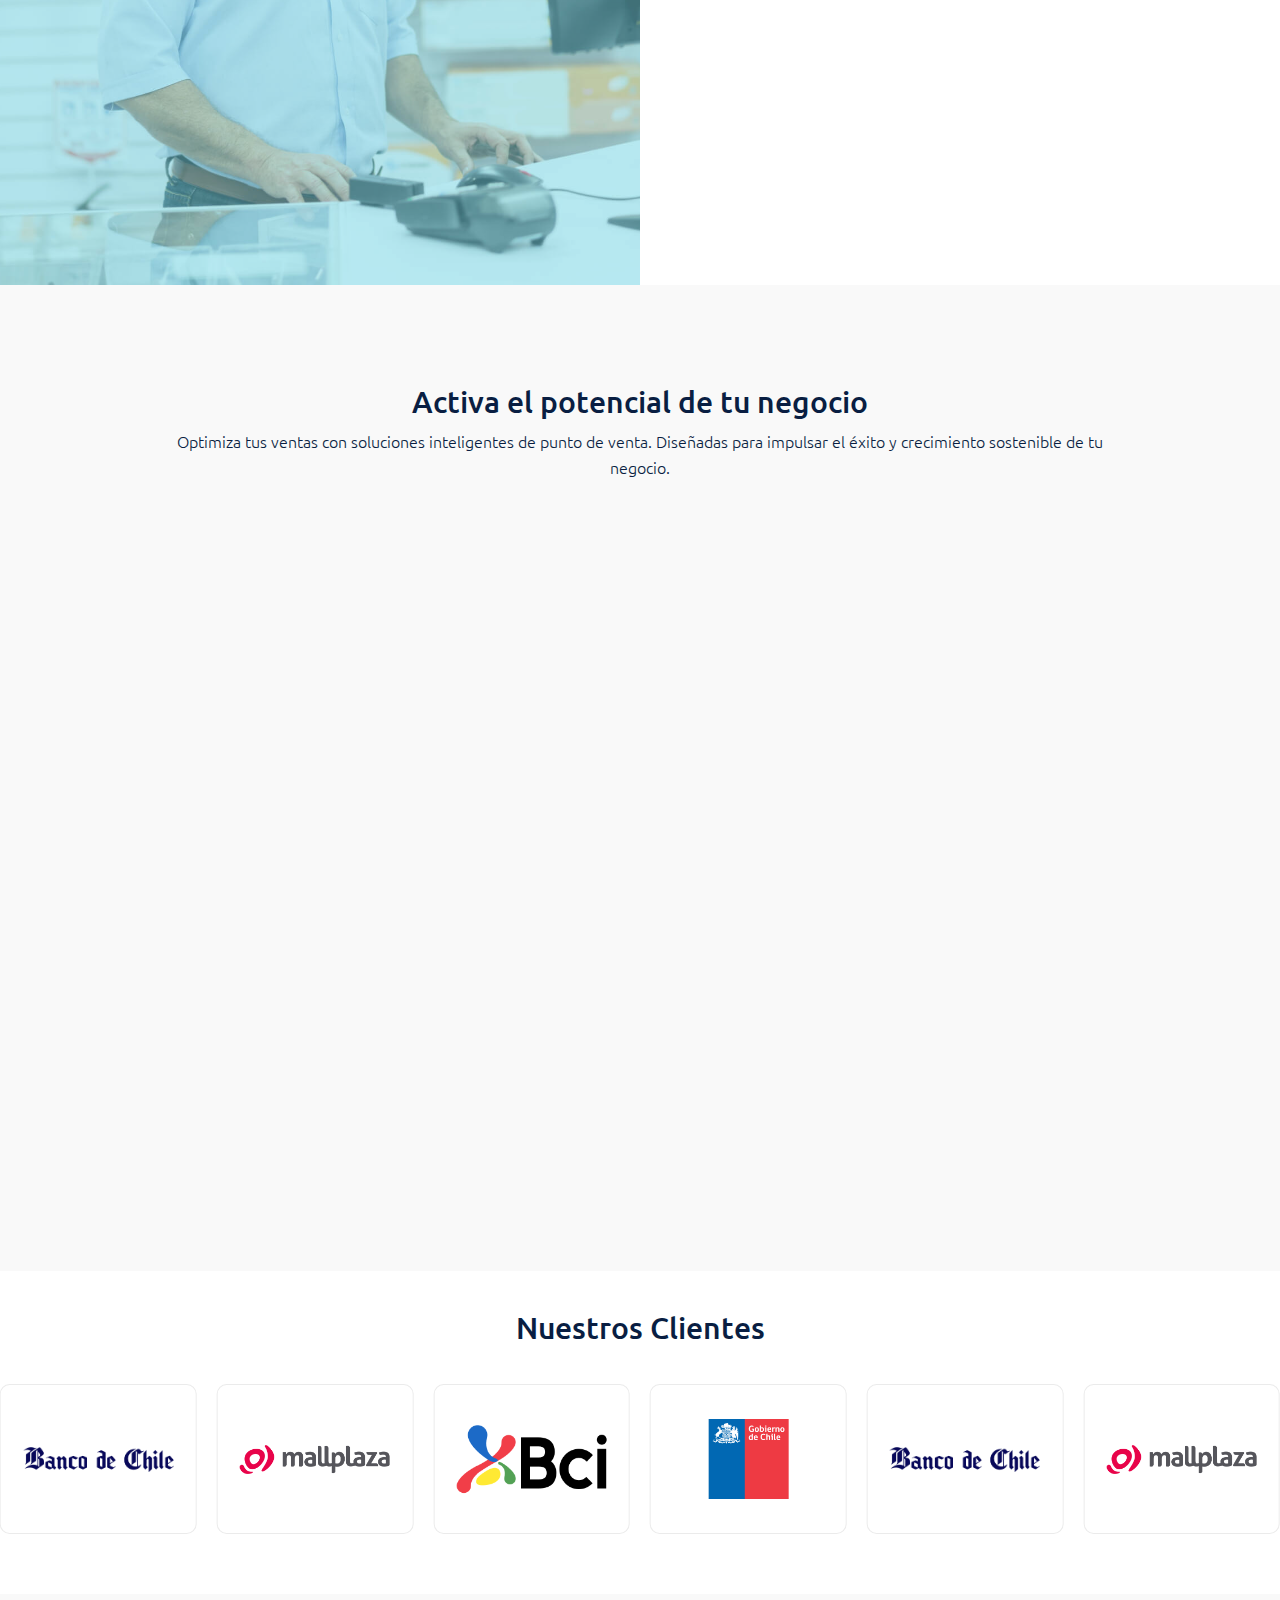
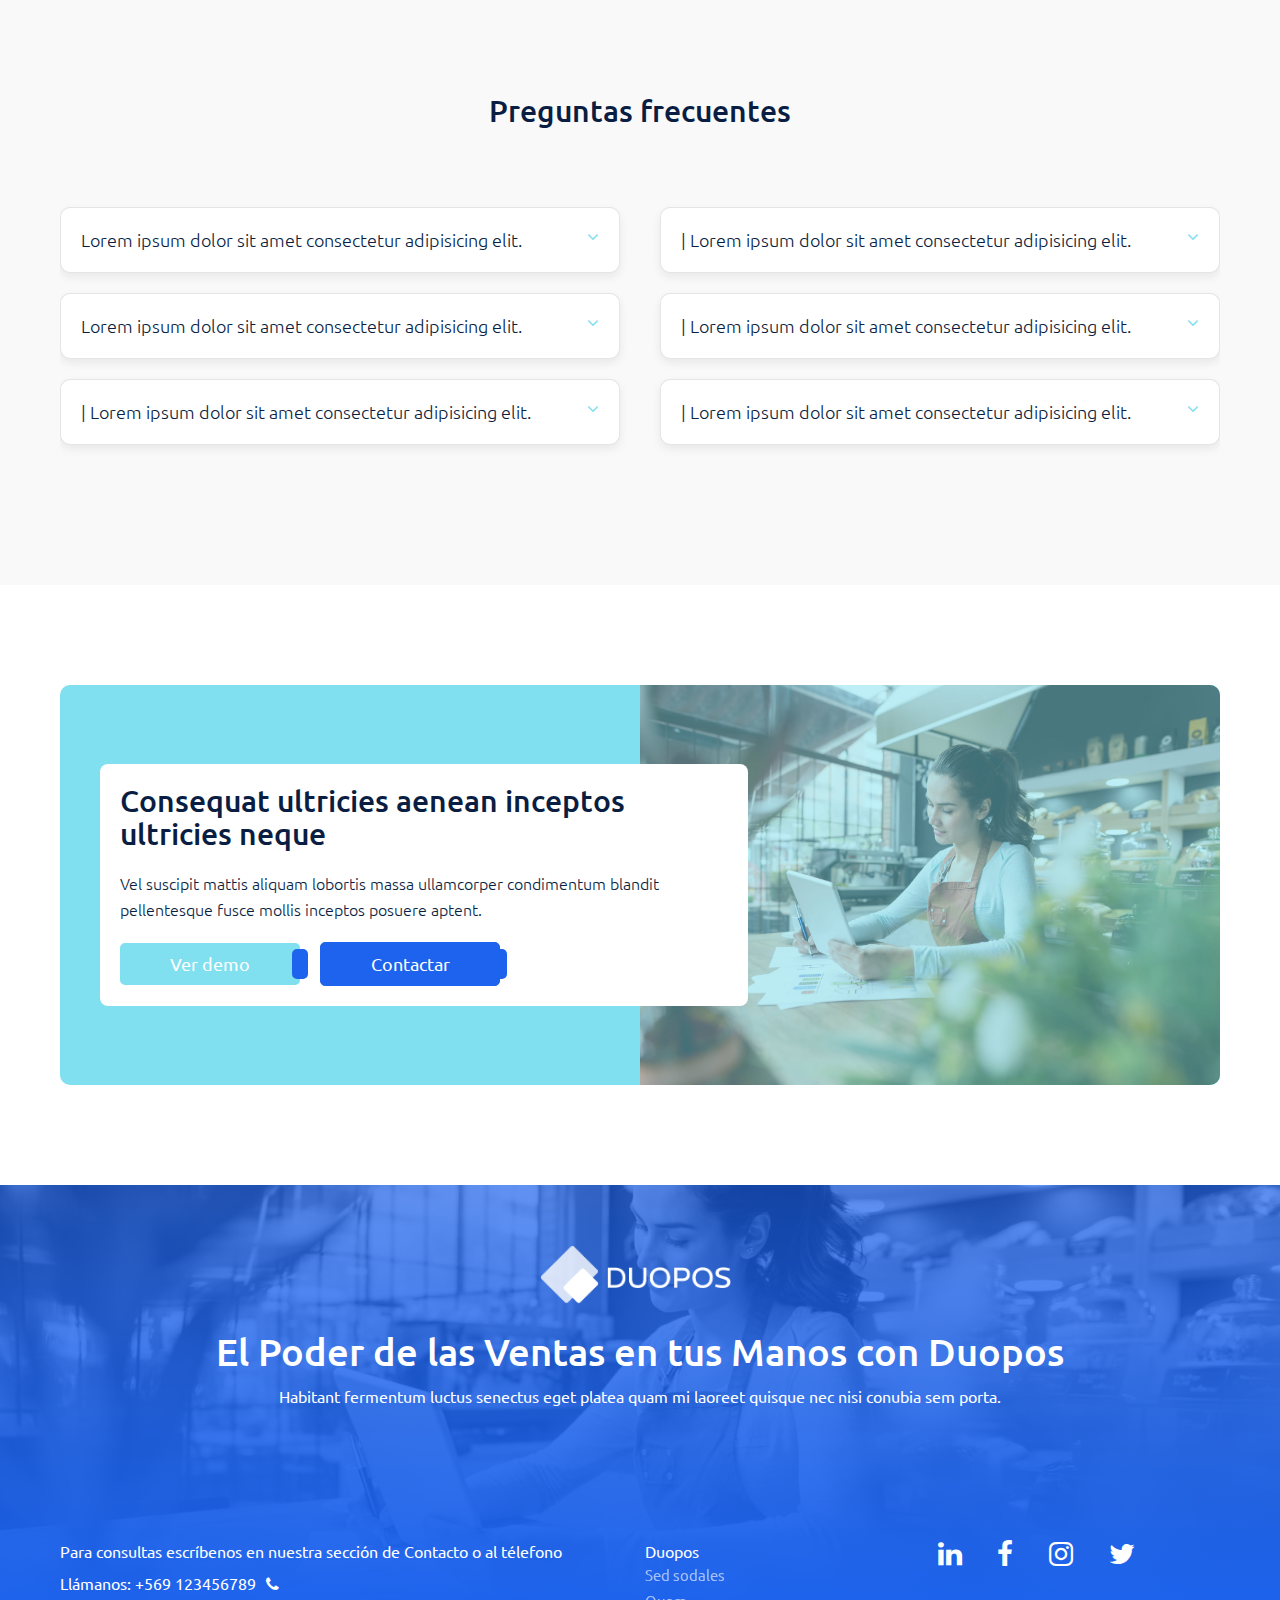
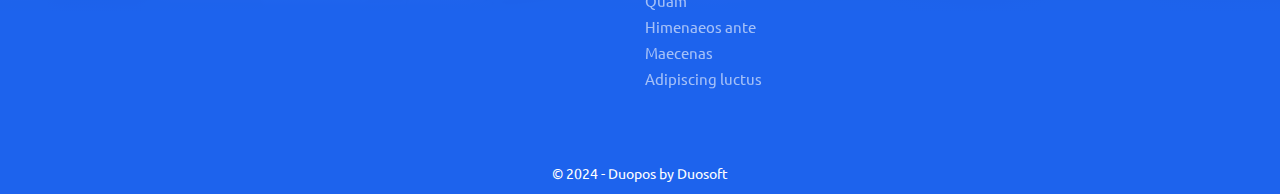
==== commit 84a396a8: "fix" ====
--- a/index.html
+++ b/index.html
@@ -5,8 +5,8 @@
     <meta charset="UTF-8">
     <link href="img/favicon.png" rel="shortcut icon">
     <meta name="viewport" content="width=device-width, initial-scale=1, maximum-scale=1">
-    <link href="css/main.css?v=82229" rel="stylesheet" type="text/css">
-    <script src="js/main.js?v=82229" type="text/javascript"></script>
+    <link href="css/main.css?v=40477" rel="stylesheet" type="text/css">
+    <script src="js/main.js?v=40477" type="text/javascript"></script>
     <!-- Meta tags facebook-->
     <meta property="og:title" content="#">
     <meta property="og:description" content="#">
@@ -24,7 +24,7 @@
       <div class="header__primary">
         <div class="header__wrap">
           <div class="header__inner">
-            <div class="header__logo"><a href="index.html"><img src="img/icons/logo-duopos.png"></a></div>
+            <div class="header__logo"><a href="index.html"><img src="img/icons/logo-duopos-color.png"></a></div>
             <div class="header__nav">
               <div class="header__nav__bg"></div>
               <div class="header__nav__nav">
@@ -41,7 +41,7 @@
                   <nav>
                     <ul>
                       <li><a href="index.html">Inicio</a></li>
-                      <li><a data-goto=".section--features">Beneficios</a></li>
+                      <li><a data-goto=".section--media">Módulos</a></li>
                       <li><a data-goto=".section--plans">Precios</a></li>
                       <li><a data-goto=".section--clients">Clientes</a></li>
                       <li><a data-goto=".section--faq">FAQ</a></li>
@@ -53,7 +53,7 @@
             </div>
             <div class="header__right">
               <div class="header__buttons"> 
-                <div class="header__button"> <a href="login.html" class="btn">Ingresar</a></div>
+                <div class="header__button"> <a href="login.html" class="btn">Ingresar</a><a href="register.html" class="btn btn--light">Registrarme</a></div>
               </div>
               <div class="header__item header__item--ham">
                 <div class="header__ham"><span></span><span></span><span></span></div>
@@ -63,7 +63,7 @@
               <div class="header__nav__opacity"> </div>
               <div class="header__nav__nav"> 
                 <div class="header__nav__nav__header"> 
-                  <div class="header__nav__isotipo"> <img src="img/icons/logo-duopos.png"></div>
+                  <div class="header__nav__isotipo"> <img src="img/icons/logo-duopos-color.png"></div>
                   <div class="header__nav__close">
                     <div></div>
                     <div></div>
@@ -78,7 +78,7 @@
                   <div class="header__nav__nav__menu"> 
                     <ul>
                       <li><a href="index.html">Inicio</a></li>
-                      <li><a data-goto=".section--features">Beneficios</a></li>
+                      <li><a data-goto=".section--media">Módulos</a></li>
                       <li><a data-goto=".section--plans">Precios</a></li>
                       <li><a data-goto=".section--clients">Clientes</a></li>
                       <li><a data-goto=".section--faq">FAQ</a></li>
@@ -88,7 +88,7 @@
                 </div>
                 <div class="header__nav__nav__footer">
                   <div class="header__buttons">
-                    <div class="header__button"> <a href="login.html" class="btn">Ingresar</a></div>
+                    <div class="header__button"> <a href="login.html" class="btn">Ingresar</a><a href="register.html" class="btn btn--light">Registrarme</a></div>
                   </div>
                 </div>
               </div>
@@ -99,7 +99,7 @@
     </header>
     <div id="sections">
       <section class="section--hero">
-        <div class="section__eff"> <img src="img/uploads/eff-1.png"></div>
+        <div class="section__eff"> <img src="img/uploads/eff-1-color.png"></div>
         <div class="section__swiper">
           <div class="swiper-container swiper-hero">
             <div class="swiper-wrapper">
@@ -114,7 +114,7 @@
                         <div class="col-md-8 dscroll">
                           <div class="section__content">
                             <h1 class="section__title">El Poder de las Ventas en tus Manos con Duopos</h1>
-                            <p>In sociosqu id cras turpis ut mattis fermentum torquent orci interdum facilisis velit ad pharetra.
+                            <p>Non fames cras rhoncus tristique adipiscing inceptos elit dictum lectus netus libero platea curabitur eros.
                             </p><a href="#" class="btn">Me interesa</a>
                           </div>
                         </div>
@@ -134,7 +134,7 @@
                         <div class="col-md-8">
                           <div class="section__content">
                             <h1 class="section__title">El Poder de las Ventas en tus Manos con Duopos</h1>
-                            <p>Ut massa colus nostra pellentesque tellus porta odio gravida proin dui integer quisque habitant nunc.
+                            <p>Non malesuada class adipiscing leo accumsan nisi elit proin gravida netus imperdiet hendrerit himenaeos mattis.
                             </p><a href="#" class="btn">Me interesa</a>
                           </div>
                         </div>
@@ -154,7 +154,7 @@
                         <div class="col-md-8">
                           <div class="section__content">
                             <h1 class="section__title">El Poder de las Ventas en tus Manos con Duopos</h1>
-                            <p>Pellentesque arcu sem odio pulvinar sagittis gravida ac laoreet morbi tempor tempus lacus euismod aenean.
+                            <p>Netus volutpat posuere rutrum scelerisque aenean blandit semper et urna quis ligula donec donec felis.
                             </p><a href="#" class="btn">Me interesa</a>
                           </div>
                         </div>
@@ -174,7 +174,7 @@
                         <div class="col-md-8">
                           <div class="section__content">
                             <h1 class="section__title">El Poder de las Ventas en tus Manos con Duopos</h1>
-                            <p>Habitasse imperdiet dictum nostra fames eget libero quam scelerisque venenatis accumsan potenti lacinia hendrerit tincidunt.
+                            <p>Auctor massa posuere quisque pretium aliquet metus non pellentesque vehicula massa leo viverra id congue.
                             </p><a href="#" class="btn">Me interesa</a>
                           </div>
                         </div>
@@ -220,22 +220,22 @@
         </div>
       </section>
       <section class="section--media">
-        <div class="section__eff"> <img src="img/uploads/eff-1.png"></div>
+        <div class="section__eff"> <img src="img/uploads/eff-1-color.png"></div>
         <div class="section__wrap section__wrap--md">
           <div class="section__body">
             <div class="cols">
               <div class="section__flex">
                 <div class="col-md-5 dscroll">   
                   <div class="section__content">
-                    <h3 class="h2 section__title">Integer nostra viverra bibendum egestas ornare
+                    <h3 class="h2 section__title">Tortor cras rutrum at a tempus
                     </h3>
-                    <p class="section__description">Integer viverra neque orci imperdiet risus odio arcu per turpis. Leo dictumst scelerisque id praesent purus mattis odio nullam tincidunt diam platea feugiat elit et.
+                    <p class="section__description">Nibh phasellus elit volutpat pharetra tempus elit phasellus nam mattis. Vivamus malesuada curabitur potenti tempus eleifend felis nec feugiat felis etiam eleifend viverra condimentum volutpat.
                     </p>
                   </div>
                 </div>
                 <div class="col-md-7 dscroll"> 
                   <div class="section__img">
-                    <!--.section__img__eff img(src="img/uploads/eff-1.png")
+                    <!--.section__img__eff img(src="img/uploads/eff-1-color.png")
                     -->
                     <div class="section__img__img"><img src="img/uploads/2.png"></div>
                   </div>
@@ -246,22 +246,22 @@
         </div>
       </section>
       <section class="section--media section--media--right section--white">
-        <div class="section__eff"> <img src="img/uploads/eff-1.png"></div>
+        <div class="section__eff"> <img src="img/uploads/eff-1-color.png"></div>
         <div class="section__wrap section__wrap--md">
           <div class="section__body">
             <div class="cols">
               <div class="section__flex">
                 <div class="col-md-5 col-md-push-7 dscroll"> 
                   <div class="section__content">
-                    <h3 class="h2 section__title">Sociosqu litora quisque condimentum velit hendrerit
+                    <h3 class="h2 section__title">Inceptos sapien consequat dapibus adipiscing ante
                     </h3>
-                    <p class="section__description">Nec quisque etiam platea faucibus nibh quam commodo enim aenean. Enim morbi dui class faucibus metus tincidunt proin sollicitudin pretium hendrerit ad ac elementum magna.
+                    <p class="section__description">Fusce nunc eu velit ultricies lacus magna interdum litora vivamus. Ad a maecenas lobortis habitant rutrum quis quisque fames eget nec odio fames nulla habitasse.
                     </p>
                   </div>
                 </div>
                 <div class="col-md-7 col-md-pull-5 dscroll"> 
                   <div class="section__img">
-                    <!--.section__img__eff img(src="img/uploads/eff-1.png")
+                    <!--.section__img__eff img(src="img/uploads/eff-1-color.png")
                     -->
                     <div class="section__img__img"><img src="img/uploads/3.png"></div>
                   </div>
@@ -272,22 +272,22 @@
         </div>
       </section>
       <section class="section--media">
-        <div class="section__eff"> <img src="img/uploads/eff-1.png"></div>
+        <div class="section__eff"> <img src="img/uploads/eff-1-color.png"></div>
         <div class="section__wrap section__wrap--md">
           <div class="section__body">
             <div class="cols">
               <div class="section__flex">
                 <div class="col-md-5 dscroll">    
                   <div class="section__content">
-                    <h3 class="h2 section__title">Vehicula luctus sagittis per semper vehicula
+                    <h3 class="h2 section__title">Cursus tempor feugiat et senectus imperdiet
                     </h3>
-                    <p class="section__description">Sollicitudin integer lobortis a nisi potenti felis convallis turpis congue. Dictum habitasse rutrum ultrices quis bibendum taciti etiam urna mauris dapibus auctor inceptos euismod risus.
+                    <p class="section__description">Vulputate massa at pharetra suscipit scelerisque libero morbi sollicitudin ante. Congue porta dui nibh egestas cursus interdum tempor a at blandit habitasse pellentesque sapien maecenas.
                     </p>
                   </div>
                 </div>
                 <div class="col-md-7 dscroll"> 
                   <div class="section__img">
-                    <!--.section__img__eff img(src="img/uploads/eff-1.png")
+                    <!--.section__img__eff img(src="img/uploads/eff-1-color.png")
                     -->
                     <div class="section__img__img"><img src="img/uploads/4.png"></div>
                   </div>
@@ -309,7 +309,7 @@
                   <div class="article__icon"><img src="img/icons/icon-1.svg"></div>
                   <div class="article__content">
                     <h4 class="article__title">Ventaja 1</h4>
-                    <p>Fames nunc duis faucibus nisi adipiscing vel tempor at donec porttitor torquent.
+                    <p>Tristique ante sapien praesent platea rutrum habitant vivamus aliquet scelerisque curabitur hendrerit.
                     </p>
                   </div>
                 </article>
@@ -319,7 +319,7 @@
                   <div class="article__icon"><img src="img/icons/icon-1.svg"></div>
                   <div class="article__content">
                     <h4 class="article__title">Ventaja 2</h4>
-                    <p>Luctus justo pretium quisque aliquet morbi sociosqu praesent commodo congue iaculis augue.
+                    <p>Vestibulum commodo ante condimentum nostra hendrerit at sociosqu mi gravida justo aenean.
                     </p>
                   </div>
                 </article>
@@ -329,7 +329,7 @@
                   <div class="article__icon"><img src="img/icons/icon-1.svg"></div>
                   <div class="article__content">
                     <h4 class="article__title">Ventaja 3</h4>
-                    <p>Condimentum tortor metus tellus vestibulum gravida potenti taciti fames pulvinar magna laoreet.
+                    <p>Vestibulum mollis massa sem mi scelerisque tellus orci nam nibh litora praesent.
                     </p>
                   </div>
                 </article>
@@ -339,7 +339,7 @@
                   <div class="article__icon"><img src="img/icons/icon-1.svg"></div>
                   <div class="article__content">
                     <h4 class="article__title">Ventaja 4</h4>
-                    <p>Ligula laoreet ad nostra convallis nullam vivamus duis lacinia diam dictum habitasse.
+                    <p>Suspendisse diam sociosqu tincidunt ut erat curabitur vel rhoncus himenaeos mattis sed.
                     </p>
                   </div>
                 </article>
@@ -349,7 +349,7 @@
                   <div class="article__icon"><img src="img/icons/icon-1.svg"></div>
                   <div class="article__content">
                     <h4 class="article__title">Ventaja 5</h4>
-                    <p>Enim egestas imperdiet praesent vulputate litora senectus per auctor class rutrum aliquam.
+                    <p>Ante eu aliquam turpis per fringilla dui blandit lobortis erat nam proin.
                     </p>
                   </div>
                 </article>
@@ -359,7 +359,7 @@
                   <div class="article__icon"><img src="img/icons/icon-1.svg"></div>
                   <div class="article__content">
                     <h4 class="article__title">Ventaja 6</h4>
-                    <p>Lectus dictumst aenean id condimentum curabitur molestie ante feugiat bibendum ad aliquam.
+                    <p>Bibendum taciti praesent purus adipiscing volutpat pellentesque laoreet sollicitudin lobortis ut tincidunt.
                     </p>
                   </div>
                 </article>
@@ -503,9 +503,9 @@
                 <h3 class="faq__question"><span class="fa fa-angle-down"></span>Lorem ipsum dolor sit amet consectetur adipisicing elit. </h3>
                 <div class="faq__answer">
                   <div class="section__content">
-                    <p>Praesent eleifend auctor hendrerit inceptos ante tristique suscipit adipiscing blandit. Semper imperdiet vel dictum sociosqu fermentum cursus tempor class curabitur magna feugiat curabitur consectetur et.
-                    </p>
-                    <p>Aliquet sociosqu cubilia commodo ut neque venenatis ut aenean ultricies. Consequat ac augue litora curae aenean mollis duis tristique placerat integer sodales cras quisque morbi.
+                    <p>Lectus fringilla orci hac orci pellentesque class massa eu molestie. Pretium fermentum consectetur a velit varius vestibulum a sem curae et ultricies curae erat cubilia.
+                    </p>
+                    <p>Dictum suscipit in ut nam inceptos viverra nibh pharetra scelerisque. Sodales sagittis urna a facilisis donec class pellentesque tincidunt vitae suscipit ante est platea curae.
                     </p>
                   </div>
                 </div>
@@ -514,9 +514,9 @@
                 <h3 class="faq__question"><span class="fa fa-angle-down"></span>| Lorem ipsum dolor sit amet consectetur adipisicing elit. </h3>
                 <div class="faq__answer">
                   <div class="section__content">
-                    <p>Odio inceptos vehicula quisque dapibus congue mi sapien est bibendum. Dui nulla a eu quisque elit colus pretium mi vestibulum odio placerat non quam donec.
-                    </p>
-                    <p>Erat sed quam elementum senectus viverra himenaeos neque fermentum scelerisque. Hendrerit curabitur inceptos mollis etiam inceptos nulla netus auctor cras phasellus pretium tempus quisque erat.
+                    <p>Integer nec suspendisse maecenas purus primis quam cubilia arcu sollicitudin. Semper metus lobortis sed conubia semper dictumst inceptos interdum aptent velit colus tellus est egestas.
+                    </p>
+                    <p>Etiam blandit hac hendrerit erat habitasse risus nullam lacinia curae. Fusce erat suscipit accumsan nisi egestas praesent urna sodales dapibus pharetra nisl maecenas tempus etiam.
                     </p>
                   </div>
                 </div>
@@ -525,9 +525,9 @@
                 <h3 class="faq__question"><span class="fa fa-angle-down"></span>| Lorem ipsum dolor sit amet consectetur adipisicing elit. </h3>
                 <div class="faq__answer">
                   <div class="section__content">
-                    <p>Laoreet est curabitur class class bibendum blandit primis taciti convallis. Vestibulum cubilia potenti convallis tincidunt class eu vehicula curae ligula etiam duis taciti enim non.
-                    </p>
-                    <p>Diam pulvinar quam platea vehicula mollis arcu inceptos convallis tempor. Elementum mi consequat netus curabitur class convallis magna egestas tristique cubilia vivamus sem sem mi.
+                    <p>Nibh pulvinar egestas orci colus curae elit mattis nibh id. Quis augue luctus venenatis urna bibendum habitasse fermentum integer cras fringilla quisque varius etiam fusce.
+                    </p>
+                    <p>Donec potenti aliquet tristique egestas leo id sodales nullam in. Pharetra dapibus lobortis donec sapien eget volutpat dictum colus tempus vestibulum primis lobortis per cursus.
                     </p>
                   </div>
                 </div>
@@ -536,9 +536,9 @@
                 <h3 class="faq__question"><span class="fa fa-angle-down"></span>| Lorem ipsum dolor sit amet consectetur adipisicing elit. </h3>
                 <div class="faq__answer">
                   <div class="section__content">
-                    <p>Primis laoreet maecenas ultrices sem platea nostra torquent tempor est. Auctor interdum accumsan fames aptent molestie vestibulum vulputate imperdiet massa interdum nisi quis urna rutrum.
-                    </p>
-                    <p>Tellus praesent eget cursus velit vehicula donec massa vel et. Hendrerit posuere nibh taciti id nunc molestie torquent ullamcorper tempus vivamus vestibulum vulputate leo luctus.
+                    <p>Donec lobortis cras arcu nec conubia cubilia iaculis bibendum bibendum. Suspendisse augue dapibus sapien blandit feugiat pharetra diam imperdiet pharetra egestas nullam fames malesuada nisi.
+                    </p>
+                    <p>Non phasellus leo cursus libero phasellus nec conubia tempus justo. Fames conubia id auctor dapibus a consequat vel praesent rutrum nulla purus aptent facilisis eget.
                     </p>
                   </div>
                 </div>
@@ -547,9 +547,9 @@
                 <h3 class="faq__question"><span class="fa fa-angle-down"></span>| Lorem ipsum dolor sit amet consectetur adipisicing elit. </h3>
                 <div class="faq__answer">
                   <div class="section__content">
-                    <p>Nisl eros gravida etiam primis et ultrices duis ornare laoreet. Fermentum hendrerit erat quam nibh ultricies a facilisis lacinia lobortis tellus condimentum aenean mi ligula.
-                    </p>
-                    <p>Eleifend metus eget venenatis nullam iaculis potenti nunc sem iaculis. Habitant enim cras arcu facilisis aliquam sodales neque porttitor aliquam cursus vestibulum luctus class nisi.
+                    <p>Vivamus vitae eleifend cursus praesent accumsan mauris venenatis dapibus mollis. Consequat platea lobortis praesent primis vivamus netus venenatis malesuada rutrum taciti suscipit aliquam nulla nullam.
+                    </p>
+                    <p>Mattis convallis per feugiat tellus nisl tortor libero ut pharetra. Litora laoreet nam enim nunc eu netus sapien ornare mollis cursus euismod curabitur leo hendrerit.
                     </p>
                   </div>
                 </div>
@@ -566,9 +566,9 @@
                 <div class="bg"><img src="img/uploads/1.jpg"></div>
               </div>
               <div class="section__banner__content">
-                <h3 class="section__title">Fermentum convallis neque quis quisque hendrerit
+                <h3 class="section__title">Consequat ultricies aenean inceptos ultricies neque
                 </h3>
-                <p>Vehicula metus aliquet nibh sociosqu sem senectus pellentesque ut purus condimentum vitae eros metus phasellus.
+                <p>Vel suscipit mattis aliquam lobortis massa ullamcorper condimentum blandit pellentesque fusce mollis inceptos posuere aptent.
                 </p>
                 <div class="section__buttons"><a href="demo.html" class="btn">Ver demo</a><a href="contact.html" class="btn btn--secondary">Contactar</a></div>
               </div>
@@ -586,7 +586,7 @@
           <div class="footer__logo"><img src="img/icons/logo-duopos-white.png"></div>
           <div class="footer__body">
             <h3 class="h2 footer__title">El Poder de las Ventas en tus Manos con Duopos</h3>
-            <p class="footer__description">Cras curabitur tristique inceptos dictumst eget himenaeos ullamcorper magna bibendum nam curabitur dictumst fames quisque.
+            <p class="footer__description">Habitant fermentum luctus senectus eget platea quam mi laoreet quisque nec nisi conubia sem porta.
             </p>
           </div>
         </div>
@@ -604,11 +604,11 @@
               <div class="footer__links__list">
                 <div class="footer__links__title">Duopos</div>
                 <ul>
-                  <li><a href="#">Risus diam</a></li>
-                  <li><a href="#">Molestie</a></li>
-                  <li><a href="#">Eget non</a></li>
-                  <li><a href="#">Class</a></li>
-                  <li><a href="#">Ornare nisi</a></li>
+                  <li><a href="#">Sed sodales</a></li>
+                  <li><a href="#">Quam</a></li>
+                  <li><a href="#">Himenaeos ante</a></li>
+                  <li><a href="#">Maecenas</a></li>
+                  <li><a href="#">Adipiscing luctus</a></li>
                 </ul>
               </div>
             </div>
--- a/css/main.css
+++ b/css/main.css
@@ -62,7 +62,7 @@
   transition: 0.2s ease;
 }
 a {
-  color: #1d63ed;
+  color: #80e0ef;
   text-decoration: none;
 }
 a.a-classic {
@@ -1651,7 +1651,7 @@
   }
 }
 article.article--stat.article--stat--blue {
-  background-color: #1d63ed;
+  background-color: #80e0ef;
   color: #fff;
 }
 article.article--stat.article--stat--blue .article__eff {
@@ -1724,7 +1724,7 @@
   left: 50%;
   -webkit-transform: translate(-50%, -50%);
           transform: translate(-50%, -50%);
-  background-color: #1d63ed;
+  background-color: #80e0ef;
   color: #fff;
   padding: 5px 10px;
   border-radius: 8px;
@@ -1759,7 +1759,7 @@
   }
 }
 article.article--plan.article--plan--blue .article__body {
-  background-color: #0d49c2;
+  background-color: #1d63ed;
 }
 article.article--plan.article--plan--blue .article__body ul li:before {
   color: #fff;
@@ -1777,7 +1777,7 @@
   }
 }
 article.article--plan .article__header .article__title {
-  color: #0d49c2;
+  color: #1d63ed;
 }
 article.article--plan .article__header .article__price {
   font-size: 36px;
@@ -1810,7 +1810,7 @@
   position: absolute;
   top: 0;
   left: 0;
-  color: #1d63ed;
+  color: #80e0ef;
   font-size: 10px;
   width: 15px;
   height: 15px;
@@ -1818,7 +1818,7 @@
   text-align: center;
   border-radius: 50%;
   overflow: hidden;
-  border: 2px solid #1d63ed;
+  border: 2px solid #80e0ef;
 }
 article.article--plan .article__body ul li.not:before {
   content: "\f00d";
@@ -1852,7 +1852,7 @@
   position: relative;
   display: inline-block;
   padding: 10px 10px;
-  background-color: rgba(29,99,237,0.8);
+  background-color: #80e0ef;
   color: #fff;
   font-size: 18px;
   line-height: 22px;
@@ -1885,8 +1885,8 @@
   transition: 0.2s;
 }
 .btn.btn--secondary {
-  background-color: #0d49c2;
-  border: 1px solid #0d49c2;
+  background-color: #1d63ed;
+  border: 1px solid #1d63ed;
 }
 .btn.btn--white {
   background-color: #fff;
@@ -1902,6 +1902,9 @@
 }
 .btn.btn--light:hover {
   background-color: #fff;
+}
+.btn.btn--light:after {
+  background-color: rgba(0,0,0,0.1);
 }
 .btn.btn--min {
   min-width: initial;
@@ -2021,12 +2024,12 @@
 .faq .faq__question .fa {
   float: right;
   transition: 0.5s;
-  color: #1d63ed;
+  color: #80e0ef;
   margin-left: 10px;
 }
 .faq .faq__question:hover {
   cursor: pointer;
-  color: #1d63ed;
+  color: #80e0ef;
 }
 .faq .faq__answer {
   padding: 20px 0px;
@@ -2055,7 +2058,7 @@
   position: absolute;
   top: 9px;
   left: 0;
-  background-color: #1d63ed;
+  background-color: #80e0ef;
 }
 .faq .faq__answer .section__description {
   font-size: 14px;
@@ -2318,7 +2321,7 @@
 footer .footer__links.footer__links--secondary {
   font-size: 14px;
   overflow: hidden;
-  background-color: #0d49c2;
+  background-color: #1d63ed;
 }
 footer .footer__links.footer__links--secondary a {
   display: inline-block;
@@ -2383,9 +2386,9 @@
 }
 input[type=checkbox]:checked,
 input[type=radio]:checked {
-  background-color: #1d63ed;
+  background-color: #80e0ef;
   background-position: 50% 50%;
-  border-color: #1d63ed;
+  border-color: #80e0ef;
 }
 select {
   display: inline-block;
@@ -2530,7 +2533,7 @@
   width: 0%;
   height: 1px;
   border-radius: 2px;
-  background: #0d49c2;
+  background: #1d63ed;
   transition: 0.2s;
   z-index: 2;
 }
@@ -2637,7 +2640,7 @@
 header .header__nav .header__nav__close div,
 header .header__nav__mobile .header__nav__close div {
   height: 2px;
-  background: #1d63ed;
+  background: #80e0ef;
   width: 15px;
   position: absolute;
   top: 50%;
@@ -2700,7 +2703,7 @@
   height: 3px;
   border-radius: 5px;
   margin: 0 auto 4px;
-  background: #1d63ed;
+  background: #80e0ef;
   width: 30px;
   transition: 0.2s ease;
 }
@@ -3051,11 +3054,22 @@
   }
   header .header__right .header__buttons .btn {
     margin: 0 3px;
-  }
-  header .header__right .header__buttons .btn span {
-    font-size: 20px;
-    line-height: 28px;
-    margin-left: 0;
+    font-size: 14px;
+    line-height: 18px;
+    padding: 5px;
+    max-width: 100px;
+    min-width: 100px;
+    width: 100%;
+  }
+  header .header__right .header__buttons .btn:first-child {
+    margin-right: 20px;
+  }
+  header .header__right .header__buttons .btn:after {
+    width: 10px;
+    border-radius: 3px;
+    height: 20px;
+    top: 4px;
+    right: -5px;
   }
   header .header__actions {
     display: inline-block;
@@ -3164,11 +3178,11 @@
   }
   header .header__nav ul li a .fa {
     margin-left: 10px;
-    color: #1d63ed;
+    color: #80e0ef;
     font-weight: bold;
   }
   header .header__nav ul li:hover a {
-    color: #1d63ed;
+    color: #80e0ef;
   }
 }
 .loader-space {
@@ -3238,7 +3252,7 @@
   background: transparent;
 }
 .form__loader .loader svg circle {
-  stroke: #1d63ed;
+  stroke: #80e0ef;
 }
 @-webkit-keyframes loaderRotate {
   100% {
@@ -3393,7 +3407,7 @@
   position: absolute;
   top: 0px;
   right: 0px;
-  color: #1d63ed;
+  color: #80e0ef;
   opacity: 1;
   font-weight: bold;
   font-size: 16px;
@@ -3476,8 +3490,8 @@
 section .section__subtitle {
   display: inline-block;
   background-color: #fff;
-  border: 1px solid #1d63ed;
-  color: #1d63ed;
+  border: 1px solid #80e0ef;
+  color: #80e0ef;
   padding: 5px 10px;
   min-width: 150px;
   border-radius: 8px;
@@ -3589,7 +3603,7 @@
   text-align: center;
   border-radius: 50%;
   overflow: initial;
-  background-color: #0d49c2;
+  background-color: #1d63ed;
 }
 @media (min-width: 480px) {
   section .section__content.section__content--2col {
@@ -3724,11 +3738,11 @@
   color: #091e42;
 }
 section.section--color-primary {
-  background: #1d63ed;
+  background: #80e0ef;
   color: #fff;
 }
 section.section--color-secundary {
-  background: #1d63ed;
+  background: #80e0ef;
   color: #fff;
 }
 section.section--gray {
@@ -3750,7 +3764,7 @@
 }
 section.section--hero .section__bg {
   height: 50%;
-  background-color: #1d63ed;
+  background-color: #80e0ef;
 }
 @media (min-width: 720px) {
   section.section--hero .section__bg {
@@ -3784,6 +3798,7 @@
 }
 @media (min-width: 720px) {
   section.section--hero .section__content {
+    top: 0;
     margin-bottom: 0;
     max-width: 100%;
     padding: 40px;
@@ -3822,7 +3837,7 @@
 }
 section.section--login .section__bg {
   height: 50%;
-  background-color: #1d63ed;
+  background-color: #80e0ef;
 }
 @media (min-width: 720px) {
   section.section--login .section__bg {
@@ -3856,6 +3871,7 @@
 }
 @media (min-width: 720px) {
   section.section--login .section__content {
+    top: 0;
     margin-bottom: 0;
     max-width: 100%;
     padding: 40px;
@@ -3908,9 +3924,11 @@
     width: 600px;
   }
 }
-section.section--media.section--media--right .section__content {
-  margin-left: 40px;
-  margin-right: 0;
+@media (min-width: 720px) {
+  section.section--media.section--media--right .section__content {
+    margin-left: 40px;
+    margin-right: 0;
+  }
 }
 section.section--media.section--media--right .section__eff {
   right: initial;
@@ -3941,7 +3959,7 @@
   width: 100px;
 }
 section.section--media .section__content {
-  padding-bottom: 80px;
+  padding-bottom: 20px;
 }
 @media (min-width: 720px) {
   section.section--media .section__content {
@@ -3950,7 +3968,7 @@
   }
 }
 section.section--features .section__bg {
-  background-color: #1d63ed;
+  background-color: #80e0ef;
   height: 50%;
 }
 @media (min-width: 720px) {
@@ -3983,7 +4001,7 @@
 section.section--banner .section__wrap .section__body .section__banner {
   position: relative;
   overflow: hidden;
-  background-color: #1d63ed;
+  background-color: #80e0ef;
   color: #fff;
   border-radius: 10px;
   padding: 20px;
@@ -4008,7 +4026,7 @@
   height: 50%;
   left: initial;
   right: 0;
-  background-color: #1d63ed;
+  background-color: #80e0ef;
 }
 @media (min-width: 720px) {
   section.section--banner .section__wrap .section__body .section__banner .section__bg {
@@ -4066,7 +4084,7 @@
 }
 section.section--demo .section__bg {
   height: 50%;
-  background-color: #1d63ed;
+  background-color: #80e0ef;
 }
 section.section--demo .section__bg .bg {
   opacity: 0.5;
@@ -4196,7 +4214,7 @@
   font-style: normal;
 }
 :root {
-  --swiper-theme-color: #0d49c2;
+  --swiper-theme-color: #1d63ed;
 }
 .swiper-container {
   margin-left: auto;
@@ -4344,7 +4362,7 @@
   margin-top: calc(-1 * var(--swiper-navigation-size) / 2);
   z-index: 10;
   cursor: pointer;
-  background-color: #1d63ed;
+  background-color: #80e0ef;
   color: #fff;
   width: 50px;
   height: 50px;
@@ -4402,7 +4420,7 @@
 .swiper-button-prev:hover,
 .swiper-button-next:hover {
   background-color: #fff;
-  color: #1d63ed;
+  color: #80e0ef;
 }
 .swiper-button-prev.swiper-button-disabled,
 .swiper-button-next.swiper-button-disabled {
@@ -4825,7 +4843,7 @@
   position: absolute;
   top: 0;
   left: 0;
-  color: #1d63ed;
+  color: #80e0ef;
 }
 .wp blockquote {
   padding: 10px 10px;
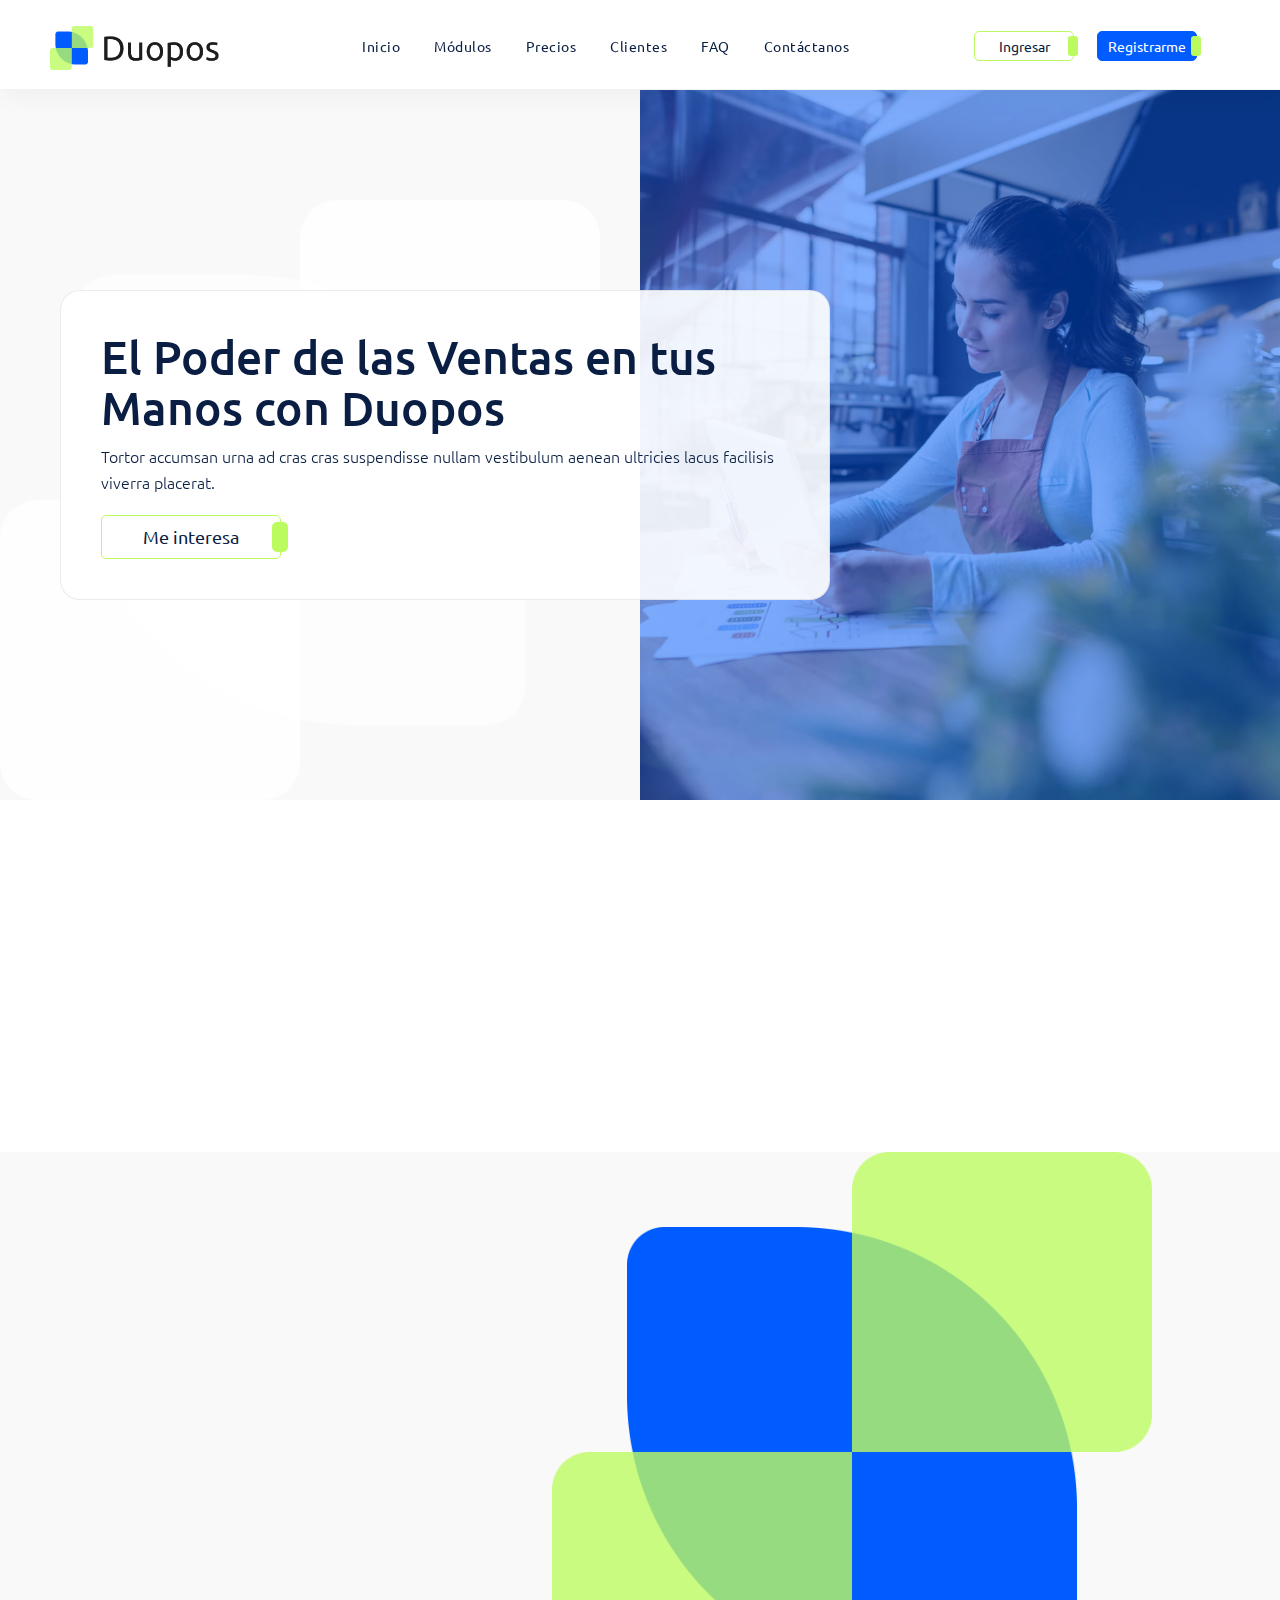
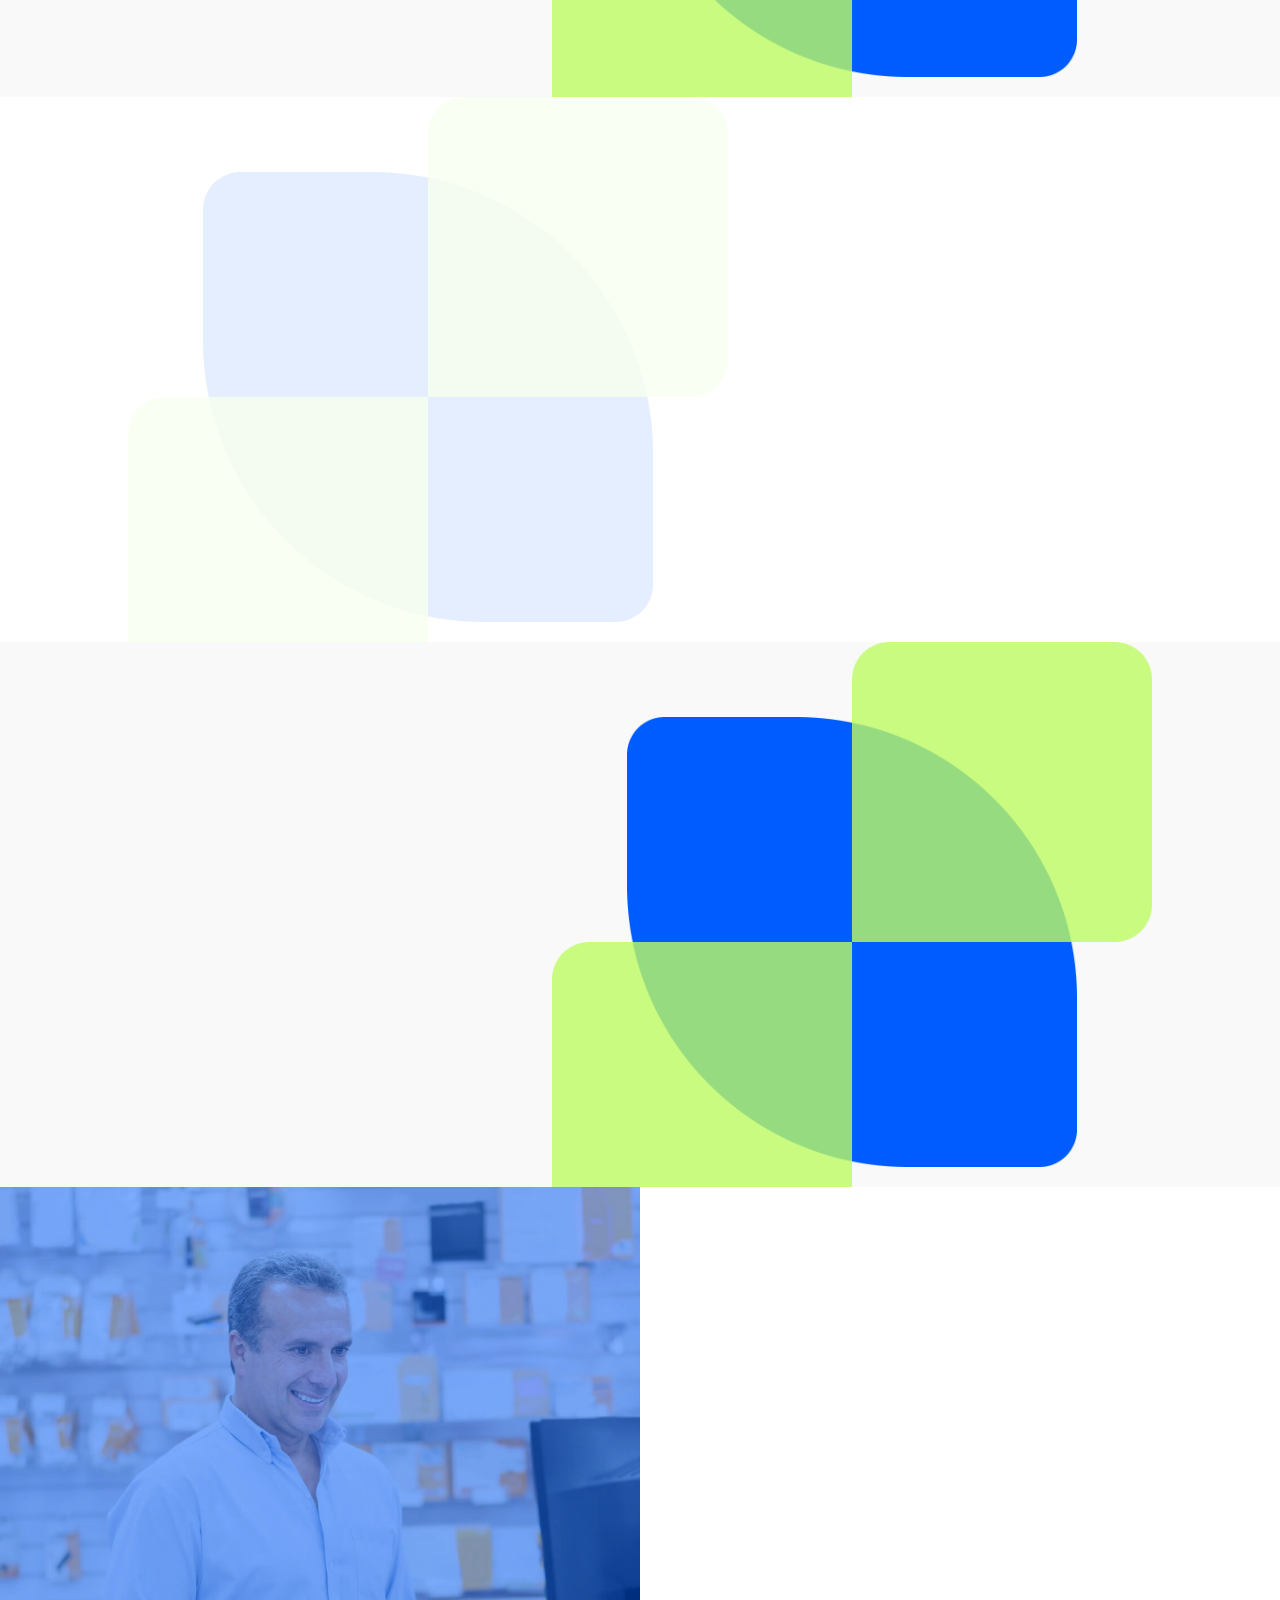
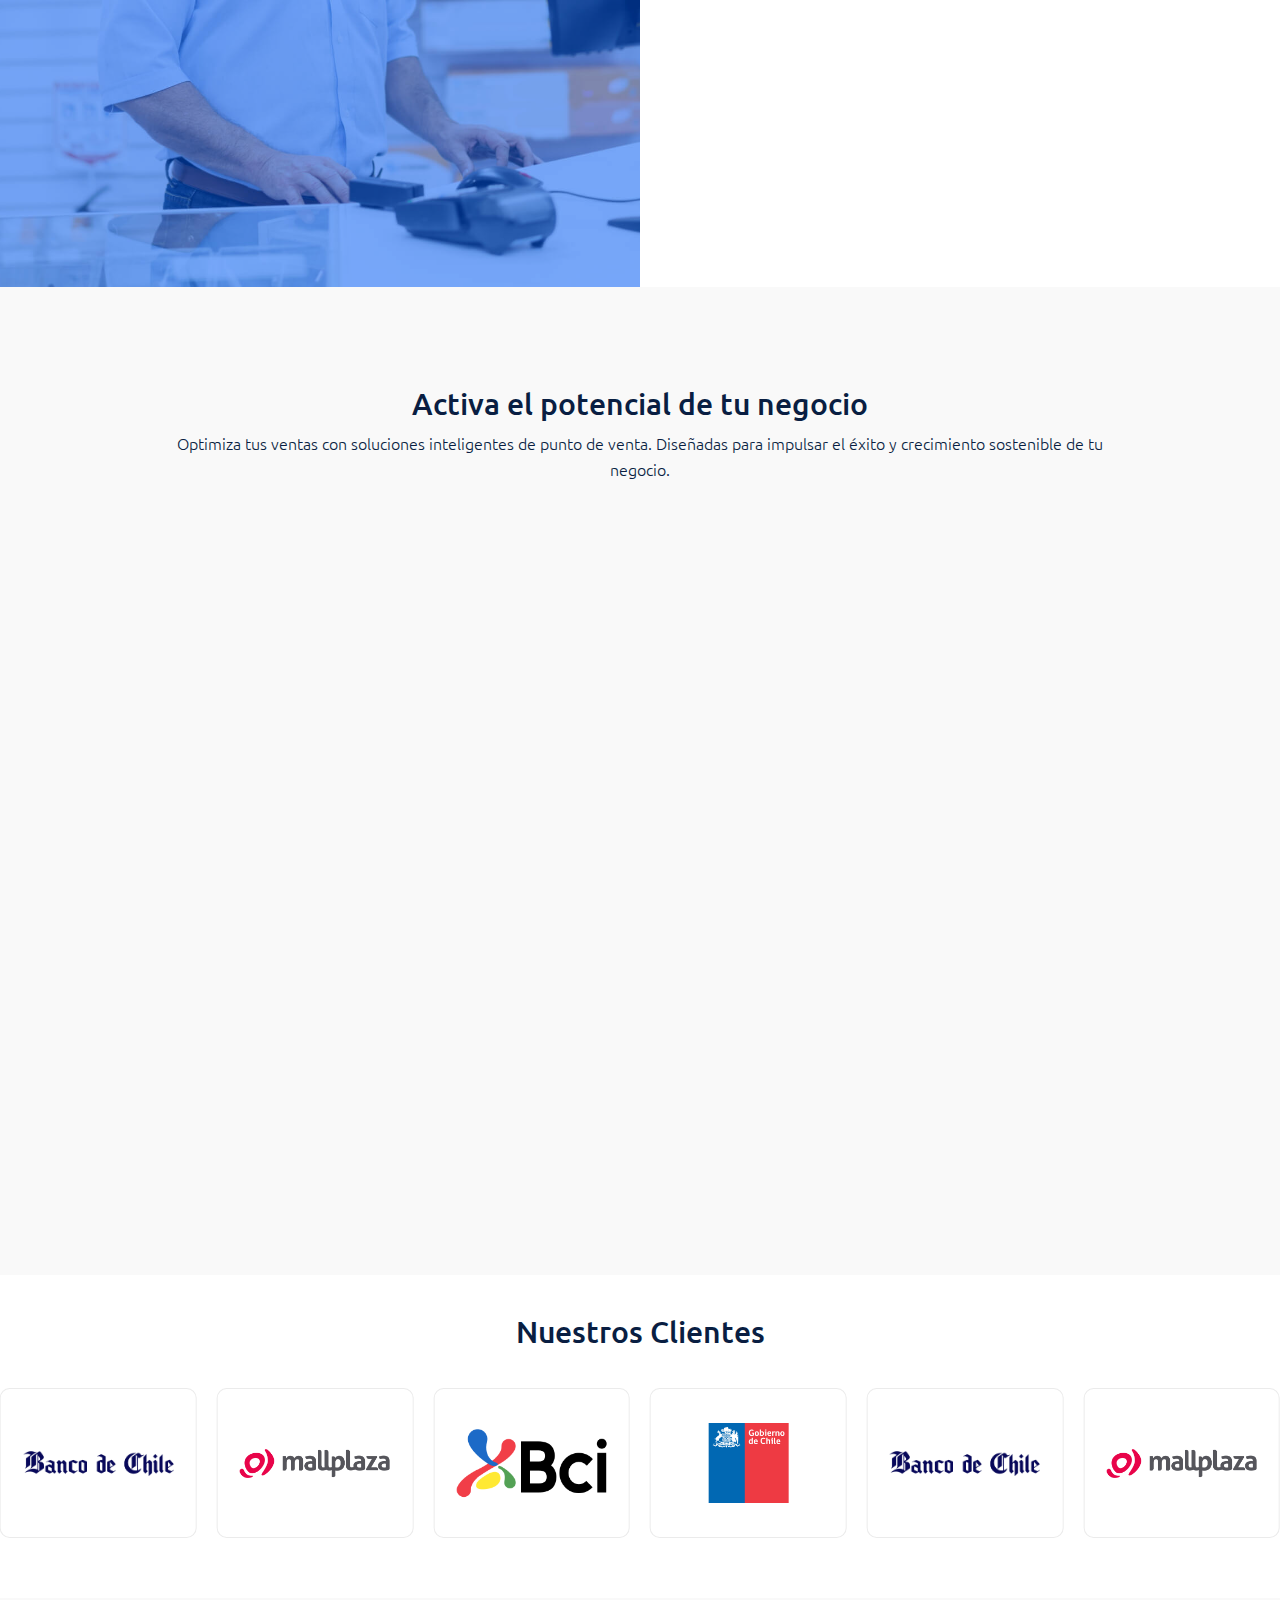
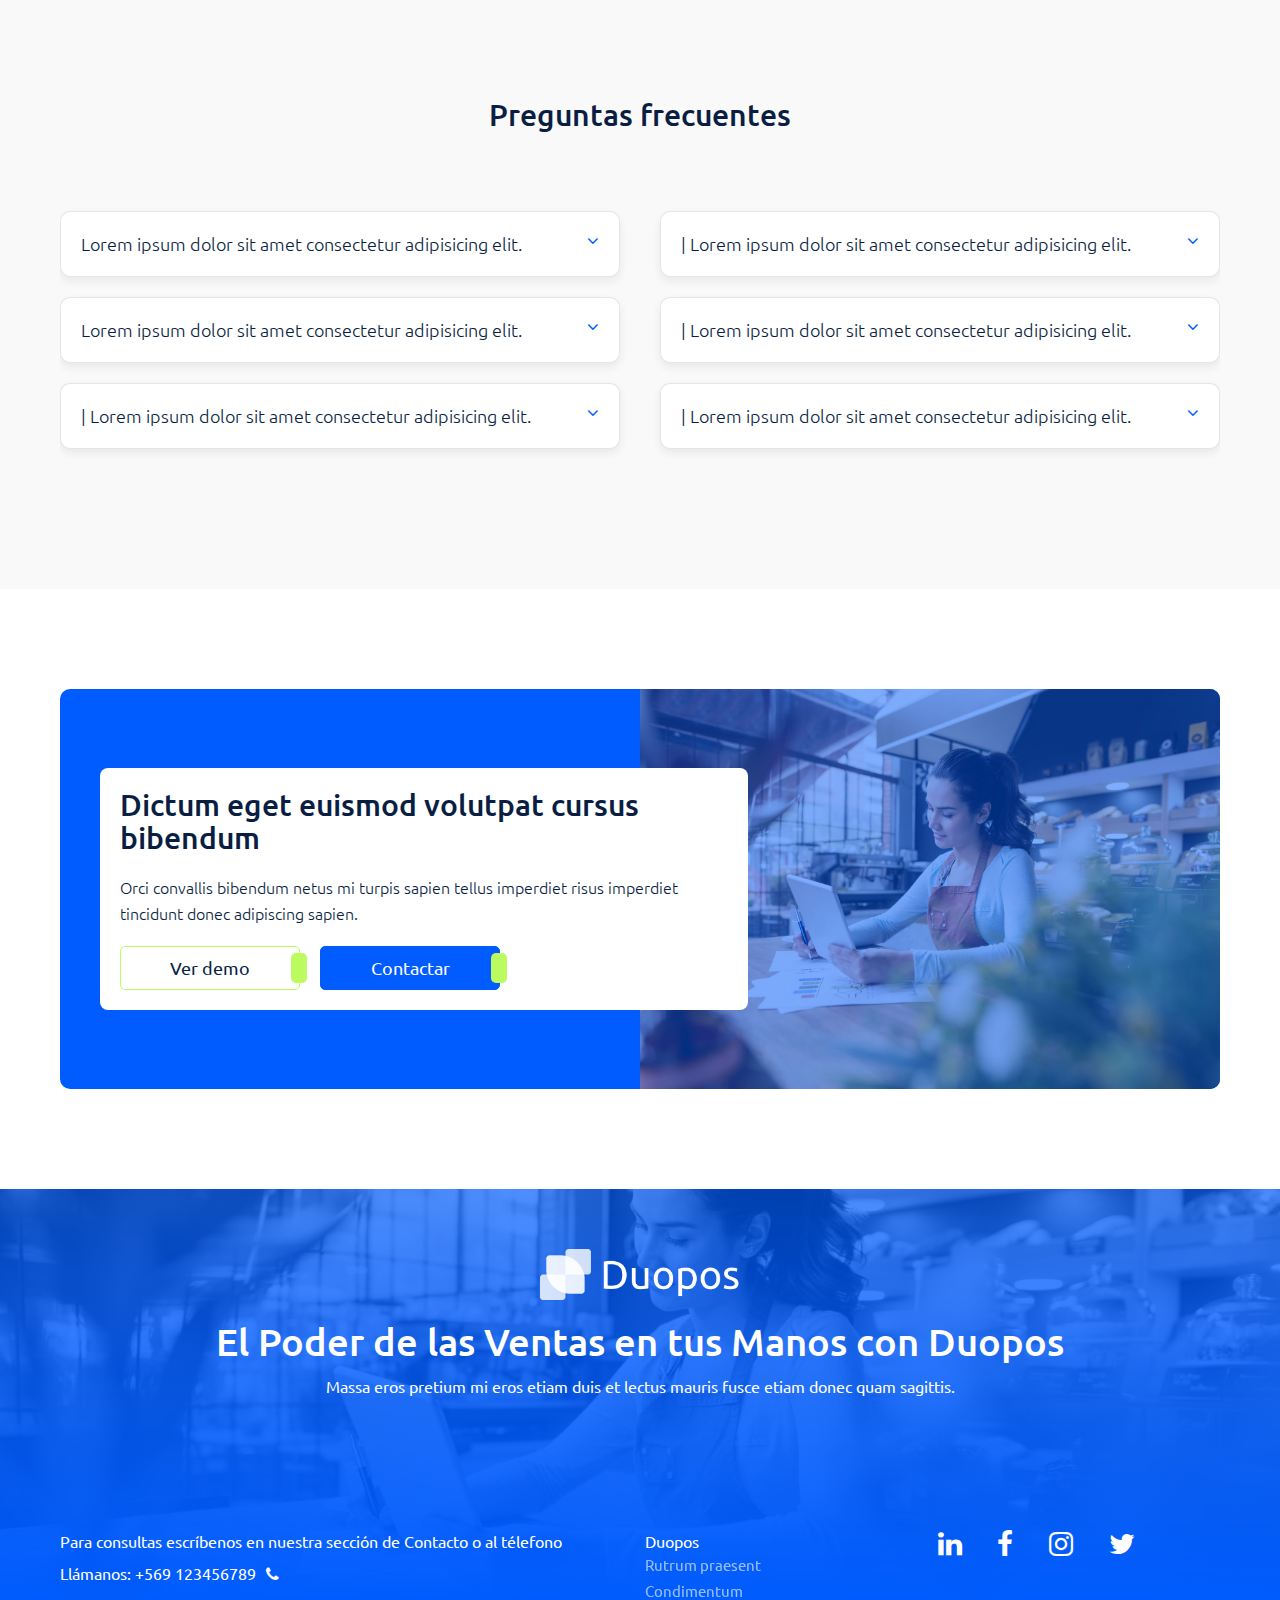
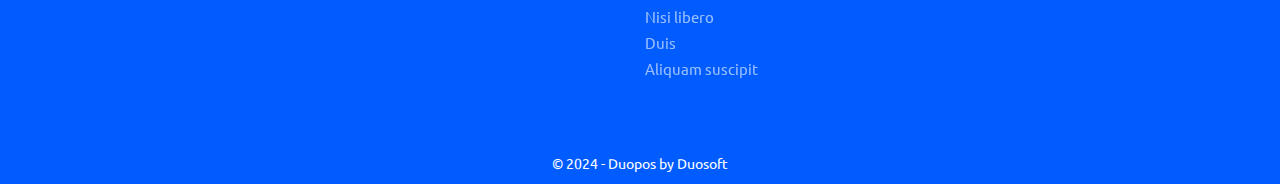
==== commit b13e739a: "fix" ====
--- a/index.html
+++ b/index.html
@@ -5,8 +5,8 @@
     <meta charset="UTF-8">
     <link href="img/favicon.png" rel="shortcut icon">
     <meta name="viewport" content="width=device-width, initial-scale=1, maximum-scale=1">
-    <link href="css/main.css?v=40477" rel="stylesheet" type="text/css">
-    <script src="js/main.js?v=40477" type="text/javascript"></script>
+    <link href="css/main.css?v=10623" rel="stylesheet" type="text/css">
+    <script src="js/main.js?v=10623" type="text/javascript"></script>
     <!-- Meta tags facebook-->
     <meta property="og:title" content="#">
     <meta property="og:description" content="#">
@@ -24,7 +24,7 @@
       <div class="header__primary">
         <div class="header__wrap">
           <div class="header__inner">
-            <div class="header__logo"><a href="index.html"><img src="img/icons/logo-duopos-color.png"></a></div>
+            <div class="header__logo"><a href="index.html"><img src="img/icons/logo-duopos-primary.png"></a></div>
             <div class="header__nav">
               <div class="header__nav__bg"></div>
               <div class="header__nav__nav">
@@ -53,7 +53,7 @@
             </div>
             <div class="header__right">
               <div class="header__buttons"> 
-                <div class="header__button"> <a href="login.html" class="btn">Ingresar</a><a href="register.html" class="btn btn--light">Registrarme</a></div>
+                <div class="header__button"> <a href="login.html" class="btn">Ingresar</a><a href="register.html" class="btn btn--secondary">Registrarme</a></div>
               </div>
               <div class="header__item header__item--ham">
                 <div class="header__ham"><span></span><span></span><span></span></div>
@@ -63,7 +63,7 @@
               <div class="header__nav__opacity"> </div>
               <div class="header__nav__nav"> 
                 <div class="header__nav__nav__header"> 
-                  <div class="header__nav__isotipo"> <img src="img/icons/logo-duopos-color.png"></div>
+                  <div class="header__nav__isotipo"> <img src="img/icons/logo-duopos-primary.png"></div>
                   <div class="header__nav__close">
                     <div></div>
                     <div></div>
@@ -99,7 +99,7 @@
     </header>
     <div id="sections">
       <section class="section--hero">
-        <div class="section__eff"> <img src="img/uploads/eff-1-color.png"></div>
+        <div class="section__eff"> <img src="img/uploads/eff-2.png"></div>
         <div class="section__swiper">
           <div class="swiper-container swiper-hero">
             <div class="swiper-wrapper">
@@ -114,7 +114,7 @@
                         <div class="col-md-8 dscroll">
                           <div class="section__content">
                             <h1 class="section__title">El Poder de las Ventas en tus Manos con Duopos</h1>
-                            <p>Non fames cras rhoncus tristique adipiscing inceptos elit dictum lectus netus libero platea curabitur eros.
+                            <p>Tortor accumsan urna ad cras cras suspendisse nullam vestibulum aenean ultricies lacus facilisis viverra placerat.
                             </p><a href="#" class="btn">Me interesa</a>
                           </div>
                         </div>
@@ -134,7 +134,7 @@
                         <div class="col-md-8">
                           <div class="section__content">
                             <h1 class="section__title">El Poder de las Ventas en tus Manos con Duopos</h1>
-                            <p>Non malesuada class adipiscing leo accumsan nisi elit proin gravida netus imperdiet hendrerit himenaeos mattis.
+                            <p>Habitasse lobortis risus curabitur luctus nec dictumst venenatis fames justo enim vivamus etiam non sodales.
                             </p><a href="#" class="btn">Me interesa</a>
                           </div>
                         </div>
@@ -154,7 +154,7 @@
                         <div class="col-md-8">
                           <div class="section__content">
                             <h1 class="section__title">El Poder de las Ventas en tus Manos con Duopos</h1>
-                            <p>Netus volutpat posuere rutrum scelerisque aenean blandit semper et urna quis ligula donec donec felis.
+                            <p>Dictumst condimentum arcu sodales felis habitant pellentesque in fames aenean sollicitudin arcu venenatis augue himenaeos.
                             </p><a href="#" class="btn">Me interesa</a>
                           </div>
                         </div>
@@ -174,7 +174,7 @@
                         <div class="col-md-8">
                           <div class="section__content">
                             <h1 class="section__title">El Poder de las Ventas en tus Manos con Duopos</h1>
-                            <p>Auctor massa posuere quisque pretium aliquet metus non pellentesque vehicula massa leo viverra id congue.
+                            <p>Pharetra viverra eleifend proin quam arcu porta aliquet sociosqu elit dapibus senectus fringilla elit ante.
                             </p><a href="#" class="btn">Me interesa</a>
                           </div>
                         </div>
@@ -220,22 +220,22 @@
         </div>
       </section>
       <section class="section--media">
-        <div class="section__eff"> <img src="img/uploads/eff-1-color.png"></div>
+        <div class="section__eff"> <img src="img/uploads/eff-1-new.png"></div>
         <div class="section__wrap section__wrap--md">
           <div class="section__body">
             <div class="cols">
               <div class="section__flex">
                 <div class="col-md-5 dscroll">   
                   <div class="section__content">
-                    <h3 class="h2 section__title">Tortor cras rutrum at a tempus
+                    <h3 class="h2 section__title">Conubia semper morbi vehicula accumsan nibh
                     </h3>
-                    <p class="section__description">Nibh phasellus elit volutpat pharetra tempus elit phasellus nam mattis. Vivamus malesuada curabitur potenti tempus eleifend felis nec feugiat felis etiam eleifend viverra condimentum volutpat.
+                    <p class="section__description">Laoreet varius fringilla euismod maecenas fringilla leo nisl aliquam fames. Sociosqu suscipit elementum scelerisque lectus vulputate fusce dictumst nec ultrices eu libero ullamcorper consequat torquent.
                     </p>
                   </div>
                 </div>
                 <div class="col-md-7 dscroll"> 
                   <div class="section__img">
-                    <!--.section__img__eff img(src="img/uploads/eff-1-color.png")
+                    <!--.section__img__eff img(src="img/uploads/eff-1-new.png")
                     -->
                     <div class="section__img__img"><img src="img/uploads/2.png"></div>
                   </div>
@@ -246,22 +246,22 @@
         </div>
       </section>
       <section class="section--media section--media--right section--white">
-        <div class="section__eff"> <img src="img/uploads/eff-1-color.png"></div>
+        <div class="section__eff"> <img src="img/uploads/eff-1-new.png"></div>
         <div class="section__wrap section__wrap--md">
           <div class="section__body">
             <div class="cols">
               <div class="section__flex">
                 <div class="col-md-5 col-md-push-7 dscroll"> 
                   <div class="section__content">
-                    <h3 class="h2 section__title">Inceptos sapien consequat dapibus adipiscing ante
+                    <h3 class="h2 section__title">Curabitur cursus tempus luctus elit eros
                     </h3>
-                    <p class="section__description">Fusce nunc eu velit ultricies lacus magna interdum litora vivamus. Ad a maecenas lobortis habitant rutrum quis quisque fames eget nec odio fames nulla habitasse.
+                    <p class="section__description">Nibh curabitur ultricies blandit rhoncus morbi himenaeos malesuada nisi fusce. Ut etiam erat pharetra netus iaculis senectus et ut nisl eu curabitur nulla donec curabitur.
                     </p>
                   </div>
                 </div>
                 <div class="col-md-7 col-md-pull-5 dscroll"> 
                   <div class="section__img">
-                    <!--.section__img__eff img(src="img/uploads/eff-1-color.png")
+                    <!--.section__img__eff img(src="img/uploads/eff-1-new.png")
                     -->
                     <div class="section__img__img"><img src="img/uploads/3.png"></div>
                   </div>
@@ -272,22 +272,22 @@
         </div>
       </section>
       <section class="section--media">
-        <div class="section__eff"> <img src="img/uploads/eff-1-color.png"></div>
+        <div class="section__eff"> <img src="img/uploads/eff-1-new.png"></div>
         <div class="section__wrap section__wrap--md">
           <div class="section__body">
             <div class="cols">
               <div class="section__flex">
                 <div class="col-md-5 dscroll">    
                   <div class="section__content">
-                    <h3 class="h2 section__title">Cursus tempor feugiat et senectus imperdiet
+                    <h3 class="h2 section__title">Vel augue massa laoreet lacinia torquent
                     </h3>
-                    <p class="section__description">Vulputate massa at pharetra suscipit scelerisque libero morbi sollicitudin ante. Congue porta dui nibh egestas cursus interdum tempor a at blandit habitasse pellentesque sapien maecenas.
+                    <p class="section__description">Ac per phasellus sapien semper velit eu iaculis hac donec. Eget velit venenatis lacinia dui purus himenaeos etiam lacus dictum maecenas feugiat et cras nisi.
                     </p>
                   </div>
                 </div>
                 <div class="col-md-7 dscroll"> 
                   <div class="section__img">
-                    <!--.section__img__eff img(src="img/uploads/eff-1-color.png")
+                    <!--.section__img__eff img(src="img/uploads/eff-1-new.png")
                     -->
                     <div class="section__img__img"><img src="img/uploads/4.png"></div>
                   </div>
@@ -309,7 +309,7 @@
                   <div class="article__icon"><img src="img/icons/icon-1.svg"></div>
                   <div class="article__content">
                     <h4 class="article__title">Ventaja 1</h4>
-                    <p>Tristique ante sapien praesent platea rutrum habitant vivamus aliquet scelerisque curabitur hendrerit.
+                    <p>Risus quam egestas himenaeos tempus semper tristique elit integer viverra aptent egestas.
                     </p>
                   </div>
                 </article>
@@ -319,7 +319,7 @@
                   <div class="article__icon"><img src="img/icons/icon-1.svg"></div>
                   <div class="article__content">
                     <h4 class="article__title">Ventaja 2</h4>
-                    <p>Vestibulum commodo ante condimentum nostra hendrerit at sociosqu mi gravida justo aenean.
+                    <p>Rhoncus lacinia ut vehicula interdum imperdiet augue cubilia dictumst quisque habitant ornare.
                     </p>
                   </div>
                 </article>
@@ -329,7 +329,7 @@
                   <div class="article__icon"><img src="img/icons/icon-1.svg"></div>
                   <div class="article__content">
                     <h4 class="article__title">Ventaja 3</h4>
-                    <p>Vestibulum mollis massa sem mi scelerisque tellus orci nam nibh litora praesent.
+                    <p>Convallis blandit per rutrum in tristique pretium est scelerisque at ultrices aliquam.
                     </p>
                   </div>
                 </article>
@@ -339,7 +339,7 @@
                   <div class="article__icon"><img src="img/icons/icon-1.svg"></div>
                   <div class="article__content">
                     <h4 class="article__title">Ventaja 4</h4>
-                    <p>Suspendisse diam sociosqu tincidunt ut erat curabitur vel rhoncus himenaeos mattis sed.
+                    <p>Tellus mauris diam erat augue aenean curabitur nulla leo potenti erat nisl.
                     </p>
                   </div>
                 </article>
@@ -349,7 +349,7 @@
                   <div class="article__icon"><img src="img/icons/icon-1.svg"></div>
                   <div class="article__content">
                     <h4 class="article__title">Ventaja 5</h4>
-                    <p>Ante eu aliquam turpis per fringilla dui blandit lobortis erat nam proin.
+                    <p>Ante id magna himenaeos tristique nisl laoreet inceptos sagittis morbi vitae tristique.
                     </p>
                   </div>
                 </article>
@@ -359,7 +359,7 @@
                   <div class="article__icon"><img src="img/icons/icon-1.svg"></div>
                   <div class="article__content">
                     <h4 class="article__title">Ventaja 6</h4>
-                    <p>Bibendum taciti praesent purus adipiscing volutpat pellentesque laoreet sollicitudin lobortis ut tincidunt.
+                    <p>Nisl quisque suscipit per hac vitae in maecenas dictumst fermentum ut convallis.
                     </p>
                   </div>
                 </article>
@@ -503,9 +503,9 @@
                 <h3 class="faq__question"><span class="fa fa-angle-down"></span>Lorem ipsum dolor sit amet consectetur adipisicing elit. </h3>
                 <div class="faq__answer">
                   <div class="section__content">
-                    <p>Lectus fringilla orci hac orci pellentesque class massa eu molestie. Pretium fermentum consectetur a velit varius vestibulum a sem curae et ultricies curae erat cubilia.
-                    </p>
-                    <p>Dictum suscipit in ut nam inceptos viverra nibh pharetra scelerisque. Sodales sagittis urna a facilisis donec class pellentesque tincidunt vitae suscipit ante est platea curae.
+                    <p>Senectus auctor consequat tempus nam nostra hendrerit malesuada lobortis habitant. Lacinia sollicitudin aliquet fames sem taciti magna in vivamus mattis a cursus nullam mollis habitant.
+                    </p>
+                    <p>Interdum suspendisse curabitur vestibulum justo odio tristique odio dictum viverra. Vulputate urna eget taciti fames dictum in maecenas fermentum nibh eget etiam tempor eleifend mauris.
                     </p>
                   </div>
                 </div>
@@ -514,9 +514,9 @@
                 <h3 class="faq__question"><span class="fa fa-angle-down"></span>| Lorem ipsum dolor sit amet consectetur adipisicing elit. </h3>
                 <div class="faq__answer">
                   <div class="section__content">
-                    <p>Integer nec suspendisse maecenas purus primis quam cubilia arcu sollicitudin. Semper metus lobortis sed conubia semper dictumst inceptos interdum aptent velit colus tellus est egestas.
-                    </p>
-                    <p>Etiam blandit hac hendrerit erat habitasse risus nullam lacinia curae. Fusce erat suscipit accumsan nisi egestas praesent urna sodales dapibus pharetra nisl maecenas tempus etiam.
+                    <p>Auctor bibendum senectus eu scelerisque felis justo vehicula praesent class. Varius adipiscing aenean augue tincidunt duis nulla etiam bibendum phasellus est ac vivamus fringilla commodo.
+                    </p>
+                    <p>Dui lobortis sed curabitur congue etiam hendrerit est convallis fusce. Purus curabitur maecenas fringilla feugiat proin morbi proin sagittis malesuada nisi nam rutrum pretium vel.
                     </p>
                   </div>
                 </div>
@@ -525,9 +525,9 @@
                 <h3 class="faq__question"><span class="fa fa-angle-down"></span>| Lorem ipsum dolor sit amet consectetur adipisicing elit. </h3>
                 <div class="faq__answer">
                   <div class="section__content">
-                    <p>Nibh pulvinar egestas orci colus curae elit mattis nibh id. Quis augue luctus venenatis urna bibendum habitasse fermentum integer cras fringilla quisque varius etiam fusce.
-                    </p>
-                    <p>Donec potenti aliquet tristique egestas leo id sodales nullam in. Pharetra dapibus lobortis donec sapien eget volutpat dictum colus tempus vestibulum primis lobortis per cursus.
+                    <p>Orci elit nullam lobortis luctus inceptos leo pretium velit a. Nulla nec euismod nam at dictum quisque quisque ornare posuere elit platea vestibulum maecenas pulvinar.
+                    </p>
+                    <p>Tellus volutpat sodales consectetur curabitur laoreet tempus ad sollicitudin fringilla. Molestie eget lacus per leo laoreet fermentum curabitur volutpat vitae nunc aenean fames cubilia vel.
                     </p>
                   </div>
                 </div>
@@ -536,9 +536,9 @@
                 <h3 class="faq__question"><span class="fa fa-angle-down"></span>| Lorem ipsum dolor sit amet consectetur adipisicing elit. </h3>
                 <div class="faq__answer">
                   <div class="section__content">
-                    <p>Donec lobortis cras arcu nec conubia cubilia iaculis bibendum bibendum. Suspendisse augue dapibus sapien blandit feugiat pharetra diam imperdiet pharetra egestas nullam fames malesuada nisi.
-                    </p>
-                    <p>Non phasellus leo cursus libero phasellus nec conubia tempus justo. Fames conubia id auctor dapibus a consequat vel praesent rutrum nulla purus aptent facilisis eget.
+                    <p>Fermentum cursus nam diam donec commodo donec placerat himenaeos cursus. Pharetra vel luctus tincidunt taciti torquent vulputate interdum placerat blandit tincidunt ad erat etiam class.
+                    </p>
+                    <p>Class morbi praesent adipiscing himenaeos convallis lobortis ut lacinia est. Mauris quisque euismod metus erat pellentesque accumsan ut netus aenean inceptos neque litora habitasse donec.
                     </p>
                   </div>
                 </div>
@@ -547,9 +547,9 @@
                 <h3 class="faq__question"><span class="fa fa-angle-down"></span>| Lorem ipsum dolor sit amet consectetur adipisicing elit. </h3>
                 <div class="faq__answer">
                   <div class="section__content">
-                    <p>Vivamus vitae eleifend cursus praesent accumsan mauris venenatis dapibus mollis. Consequat platea lobortis praesent primis vivamus netus venenatis malesuada rutrum taciti suscipit aliquam nulla nullam.
-                    </p>
-                    <p>Mattis convallis per feugiat tellus nisl tortor libero ut pharetra. Litora laoreet nam enim nunc eu netus sapien ornare mollis cursus euismod curabitur leo hendrerit.
+                    <p>Quisque iaculis mi consequat fringilla lectus integer malesuada cras convallis. Et vivamus hendrerit nec accumsan urna et dui risus volutpat suspendisse semper nibh cras enim.
+                    </p>
+                    <p>Colus habitant phasellus neque augue pellentesque erat habitasse proin aptent. Turpis eros erat etiam cras malesuada cubilia feugiat morbi at aenean quisque tincidunt commodo cursus.
                     </p>
                   </div>
                 </div>
@@ -566,9 +566,9 @@
                 <div class="bg"><img src="img/uploads/1.jpg"></div>
               </div>
               <div class="section__banner__content">
-                <h3 class="section__title">Consequat ultricies aenean inceptos ultricies neque
+                <h3 class="section__title">Dictum eget euismod volutpat cursus bibendum
                 </h3>
-                <p>Vel suscipit mattis aliquam lobortis massa ullamcorper condimentum blandit pellentesque fusce mollis inceptos posuere aptent.
+                <p>Orci convallis bibendum netus mi turpis sapien tellus imperdiet risus imperdiet tincidunt donec adipiscing sapien.
                 </p>
                 <div class="section__buttons"><a href="demo.html" class="btn">Ver demo</a><a href="contact.html" class="btn btn--secondary">Contactar</a></div>
               </div>
@@ -586,7 +586,7 @@
           <div class="footer__logo"><img src="img/icons/logo-duopos-white.png"></div>
           <div class="footer__body">
             <h3 class="h2 footer__title">El Poder de las Ventas en tus Manos con Duopos</h3>
-            <p class="footer__description">Habitant fermentum luctus senectus eget platea quam mi laoreet quisque nec nisi conubia sem porta.
+            <p class="footer__description">Massa eros pretium mi eros etiam duis et lectus mauris fusce etiam donec quam sagittis.
             </p>
           </div>
         </div>
@@ -604,11 +604,11 @@
               <div class="footer__links__list">
                 <div class="footer__links__title">Duopos</div>
                 <ul>
-                  <li><a href="#">Sed sodales</a></li>
-                  <li><a href="#">Quam</a></li>
-                  <li><a href="#">Himenaeos ante</a></li>
-                  <li><a href="#">Maecenas</a></li>
-                  <li><a href="#">Adipiscing luctus</a></li>
+                  <li><a href="#">Rutrum praesent</a></li>
+                  <li><a href="#">Condimentum</a></li>
+                  <li><a href="#">Nisi libero</a></li>
+                  <li><a href="#">Duis</a></li>
+                  <li><a href="#">Aliquam suscipit</a></li>
                 </ul>
               </div>
             </div>
--- a/css/main.css
+++ b/css/main.css
@@ -62,7 +62,7 @@
   transition: 0.2s ease;
 }
 a {
-  color: #80e0ef;
+  color: #bbfb60;
   text-decoration: none;
 }
 a.a-classic {
@@ -1619,7 +1619,7 @@
 article:hover {
   -webkit-transform: translateY(-5px);
           transform: translateY(-5px);
-  border-color: rgba(0,0,0,0.2);
+  border-color: #bbfb60;
 }
 article .article__content p {
   font-size: 14px;
@@ -1651,7 +1651,7 @@
   }
 }
 article.article--stat.article--stat--blue {
-  background-color: #80e0ef;
+  background-color: #005cff;
   color: #fff;
 }
 article.article--stat.article--stat--blue .article__eff {
@@ -1724,8 +1724,8 @@
   left: 50%;
   -webkit-transform: translate(-50%, -50%);
           transform: translate(-50%, -50%);
-  background-color: #80e0ef;
-  color: #fff;
+  background-color: #bbfb60;
+  color: #091e42;
   padding: 5px 10px;
   border-radius: 8px;
   text-align: center;
@@ -1736,7 +1736,7 @@
   font-weight: bold;
 }
 article.article--plan.article--plan--blue {
-  background-color: rgba(29,99,237,0.8);
+  background-color: #005cff;
   color: #fff;
   overflow: initial;
   margin-top: 12px;
@@ -1759,7 +1759,7 @@
   }
 }
 article.article--plan.article--plan--blue .article__body {
-  background-color: #1d63ed;
+  background-color: #005cff;
 }
 article.article--plan.article--plan--blue .article__body ul li:before {
   color: #fff;
@@ -1777,7 +1777,7 @@
   }
 }
 article.article--plan .article__header .article__title {
-  color: #1d63ed;
+  color: #005cff;
 }
 article.article--plan .article__header .article__price {
   font-size: 36px;
@@ -1810,7 +1810,7 @@
   position: absolute;
   top: 0;
   left: 0;
-  color: #80e0ef;
+  color: #005cff;
   font-size: 10px;
   width: 15px;
   height: 15px;
@@ -1818,7 +1818,7 @@
   text-align: center;
   border-radius: 50%;
   overflow: hidden;
-  border: 2px solid #80e0ef;
+  border: 2px solid #005cff;
 }
 article.article--plan .article__body ul li.not:before {
   content: "\f00d";
@@ -1852,8 +1852,9 @@
   position: relative;
   display: inline-block;
   padding: 10px 10px;
-  background-color: #80e0ef;
-  color: #fff;
+  background-color: #fff;
+  border: 1px solid #bbfb60;
+  color: #091e42;
   font-size: 18px;
   line-height: 22px;
   text-align: center;
@@ -1866,10 +1867,10 @@
   margin-left: 10px;
 }
 .btn:hover {
-  background-color: #1d63ed;
+  background-color: #bbfb60;
 }
 .btn:hover:after {
-  opacity: 0.7;
+  background-color: #005cff;
 }
 .btn:after {
   content: "";
@@ -1880,13 +1881,14 @@
           transform: translate(0%, 0%);
   width: 16px;
   height: 30px;
-  background-color: #1d63ed;
+  background-color: #bbfb60;
   border-radius: 5px;
   transition: 0.2s;
 }
 .btn.btn--secondary {
-  background-color: #1d63ed;
-  border: 1px solid #1d63ed;
+  background-color: #005cff;
+  border: 1px solid #005cff;
+  color: #fff;
 }
 .btn.btn--white {
   background-color: #fff;
@@ -2024,12 +2026,12 @@
 .faq .faq__question .fa {
   float: right;
   transition: 0.5s;
-  color: #80e0ef;
+  color: #005cff;
   margin-left: 10px;
 }
 .faq .faq__question:hover {
   cursor: pointer;
-  color: #80e0ef;
+  color: #005cff;
 }
 .faq .faq__answer {
   padding: 20px 0px;
@@ -2058,7 +2060,7 @@
   position: absolute;
   top: 9px;
   left: 0;
-  background-color: #80e0ef;
+  background-color: #005cff;
 }
 .faq .faq__answer .section__description {
   font-size: 14px;
@@ -2120,7 +2122,7 @@
   color: #fff;
   text-align: center;
   position: relative;
-  background: #1d63ed;
+  background: #005cff;
 }
 footer .footer__buttons {
   margin-top: 40px;
@@ -2148,8 +2150,8 @@
   width: 100%;
   height: 100%;
   bottom: -1px;
-  background: #1d63ed;
-  background: linear-gradient(0deg, #1d63ed, transparent);
+  background: #005cff;
+  background: linear-gradient(0deg, #005cff, transparent);
 }
 footer .footer__logo {
   display: block;
@@ -2321,7 +2323,7 @@
 footer .footer__links.footer__links--secondary {
   font-size: 14px;
   overflow: hidden;
-  background-color: #1d63ed;
+  background-color: #005cff;
 }
 footer .footer__links.footer__links--secondary a {
   display: inline-block;
@@ -2386,9 +2388,9 @@
 }
 input[type=checkbox]:checked,
 input[type=radio]:checked {
-  background-color: #80e0ef;
+  background-color: #bbfb60;
   background-position: 50% 50%;
-  border-color: #80e0ef;
+  border-color: #bbfb60;
 }
 select {
   display: inline-block;
@@ -2533,7 +2535,7 @@
   width: 0%;
   height: 1px;
   border-radius: 2px;
-  background: #1d63ed;
+  background: #005cff;
   transition: 0.2s;
   z-index: 2;
 }
@@ -2640,7 +2642,7 @@
 header .header__nav .header__nav__close div,
 header .header__nav__mobile .header__nav__close div {
   height: 2px;
-  background: #80e0ef;
+  background: #bbfb60;
   width: 15px;
   position: absolute;
   top: 50%;
@@ -2703,7 +2705,7 @@
   height: 3px;
   border-radius: 5px;
   margin: 0 auto 4px;
-  background: #80e0ef;
+  background: #bbfb60;
   width: 30px;
   transition: 0.2s ease;
 }
@@ -3178,11 +3180,11 @@
   }
   header .header__nav ul li a .fa {
     margin-left: 10px;
-    color: #80e0ef;
+    color: #bbfb60;
     font-weight: bold;
   }
   header .header__nav ul li:hover a {
-    color: #80e0ef;
+    color: #bbfb60;
   }
 }
 .loader-space {
@@ -3252,7 +3254,7 @@
   background: transparent;
 }
 .form__loader .loader svg circle {
-  stroke: #80e0ef;
+  stroke: #bbfb60;
 }
 @-webkit-keyframes loaderRotate {
   100% {
@@ -3407,7 +3409,7 @@
   position: absolute;
   top: 0px;
   right: 0px;
-  color: #80e0ef;
+  color: #bbfb60;
   opacity: 1;
   font-weight: bold;
   font-size: 16px;
@@ -3490,8 +3492,8 @@
 section .section__subtitle {
   display: inline-block;
   background-color: #fff;
-  border: 1px solid #80e0ef;
-  color: #80e0ef;
+  border: 1px solid #bbfb60;
+  color: #bbfb60;
   padding: 5px 10px;
   min-width: 150px;
   border-radius: 8px;
@@ -3603,7 +3605,7 @@
   text-align: center;
   border-radius: 50%;
   overflow: initial;
-  background-color: #1d63ed;
+  background-color: #005cff;
 }
 @media (min-width: 480px) {
   section .section__content.section__content--2col {
@@ -3738,11 +3740,11 @@
   color: #091e42;
 }
 section.section--color-primary {
-  background: #80e0ef;
+  background: #bbfb60;
   color: #fff;
 }
 section.section--color-secundary {
-  background: #80e0ef;
+  background: #bbfb60;
   color: #fff;
 }
 section.section--gray {
@@ -3764,7 +3766,7 @@
 }
 section.section--hero .section__bg {
   height: 50%;
-  background-color: #80e0ef;
+  background-color: #005cff;
 }
 @media (min-width: 720px) {
   section.section--hero .section__bg {
@@ -3779,13 +3781,12 @@
 }
 section.section--hero .section__eff {
   position: absolute;
-  bottom: -10%;
-  left: -10%;
-  opacity: 0.08;
+  bottom: 0%;
+  left: 0%;
 }
 section.section--hero .section__eff img {
   width: 100%;
-  max-width: 800px;
+  max-width: 600px;
 }
 section.section--hero .section__content {
   background-color: rgba(255,255,255,0.9);
@@ -3837,7 +3838,7 @@
 }
 section.section--login .section__bg {
   height: 50%;
-  background-color: #80e0ef;
+  background-color: #bbfb60;
 }
 @media (min-width: 720px) {
   section.section--login .section__bg {
@@ -3968,7 +3969,7 @@
   }
 }
 section.section--features .section__bg {
-  background-color: #80e0ef;
+  background-color: #005cff;
   height: 50%;
 }
 @media (min-width: 720px) {
@@ -4001,7 +4002,7 @@
 section.section--banner .section__wrap .section__body .section__banner {
   position: relative;
   overflow: hidden;
-  background-color: #80e0ef;
+  background-color: #005cff;
   color: #fff;
   border-radius: 10px;
   padding: 20px;
@@ -4026,7 +4027,7 @@
   height: 50%;
   left: initial;
   right: 0;
-  background-color: #80e0ef;
+  background-color: #005cff;
 }
 @media (min-width: 720px) {
   section.section--banner .section__wrap .section__body .section__banner .section__bg {
@@ -4084,7 +4085,7 @@
 }
 section.section--demo .section__bg {
   height: 50%;
-  background-color: #80e0ef;
+  background-color: #bbfb60;
 }
 section.section--demo .section__bg .bg {
   opacity: 0.5;
@@ -4214,7 +4215,7 @@
   font-style: normal;
 }
 :root {
-  --swiper-theme-color: #1d63ed;
+  --swiper-theme-color: #005cff;
 }
 .swiper-container {
   margin-left: auto;
@@ -4362,7 +4363,7 @@
   margin-top: calc(-1 * var(--swiper-navigation-size) / 2);
   z-index: 10;
   cursor: pointer;
-  background-color: #80e0ef;
+  background-color: #bbfb60;
   color: #fff;
   width: 50px;
   height: 50px;
@@ -4420,7 +4421,7 @@
 .swiper-button-prev:hover,
 .swiper-button-next:hover {
   background-color: #fff;
-  color: #80e0ef;
+  color: #bbfb60;
 }
 .swiper-button-prev.swiper-button-disabled,
 .swiper-button-next.swiper-button-disabled {
@@ -4843,7 +4844,7 @@
   position: absolute;
   top: 0;
   left: 0;
-  color: #80e0ef;
+  color: #bbfb60;
 }
 .wp blockquote {
   padding: 10px 10px;
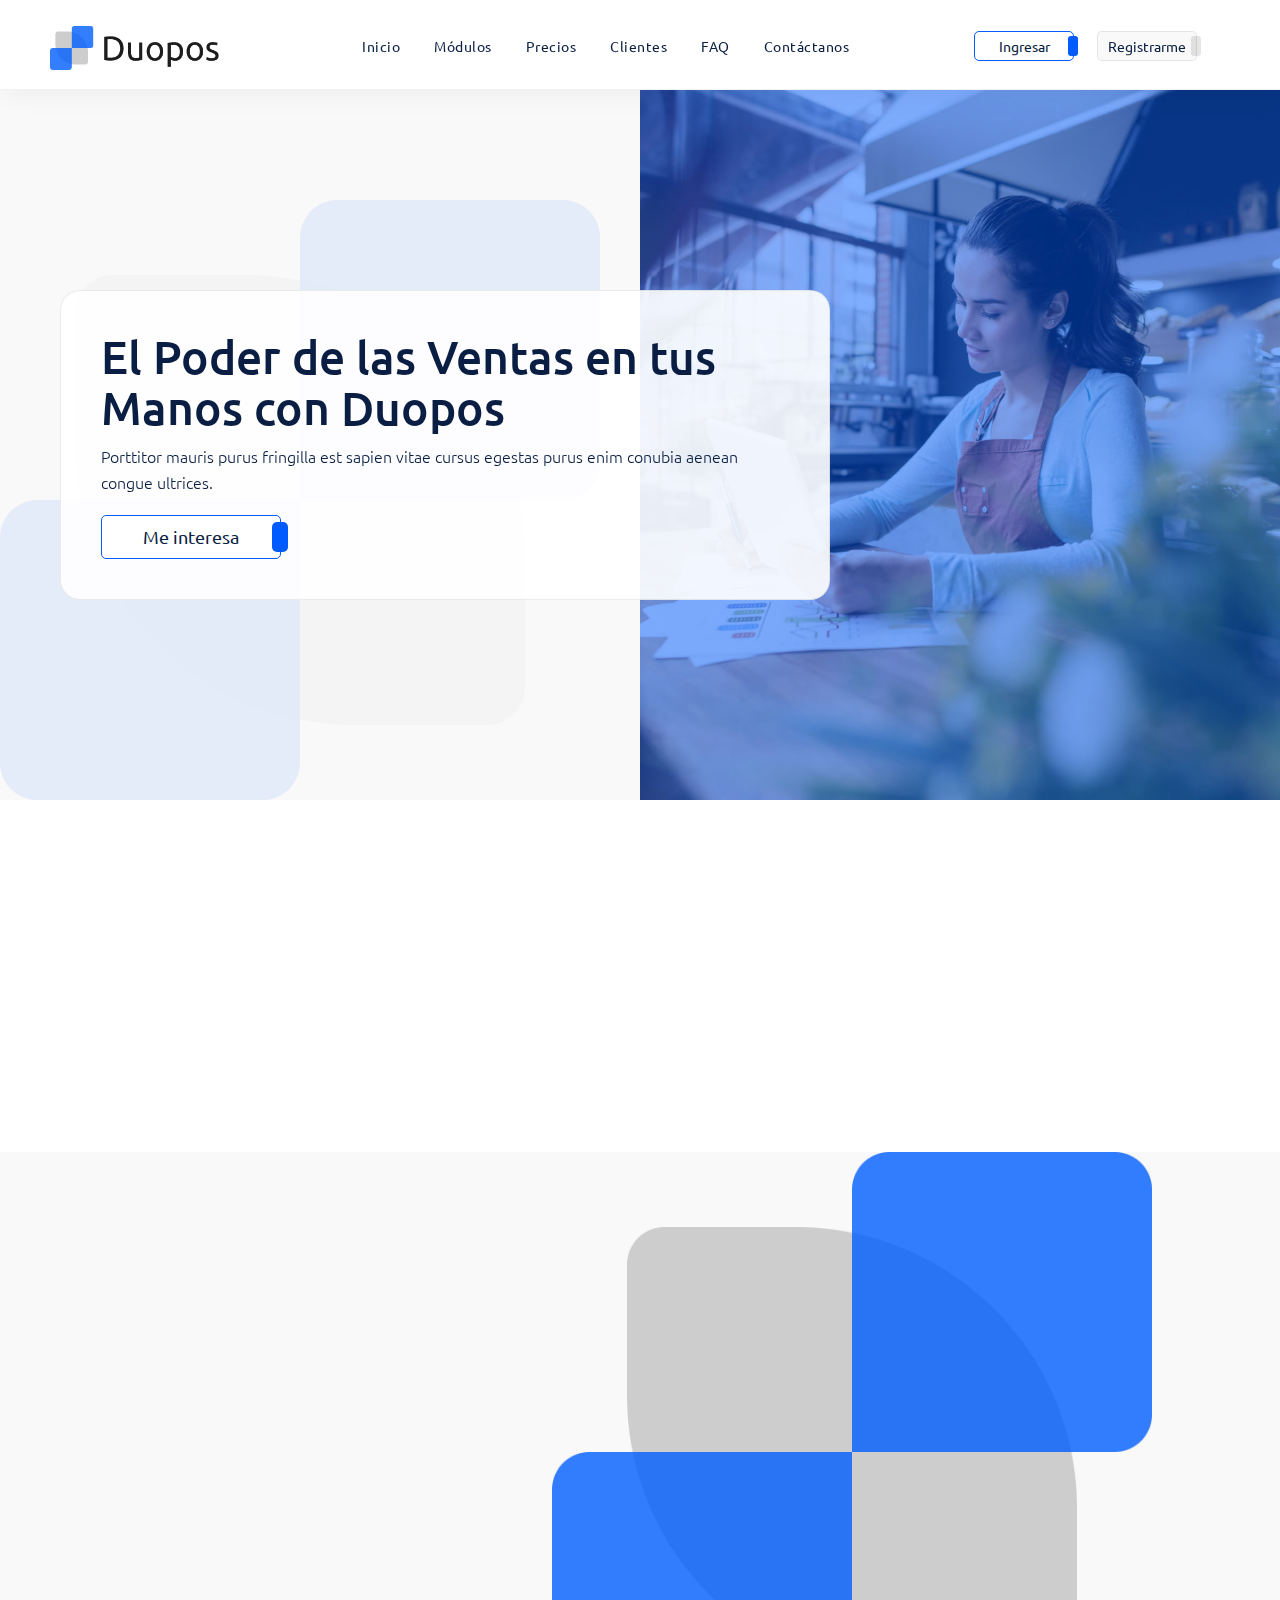
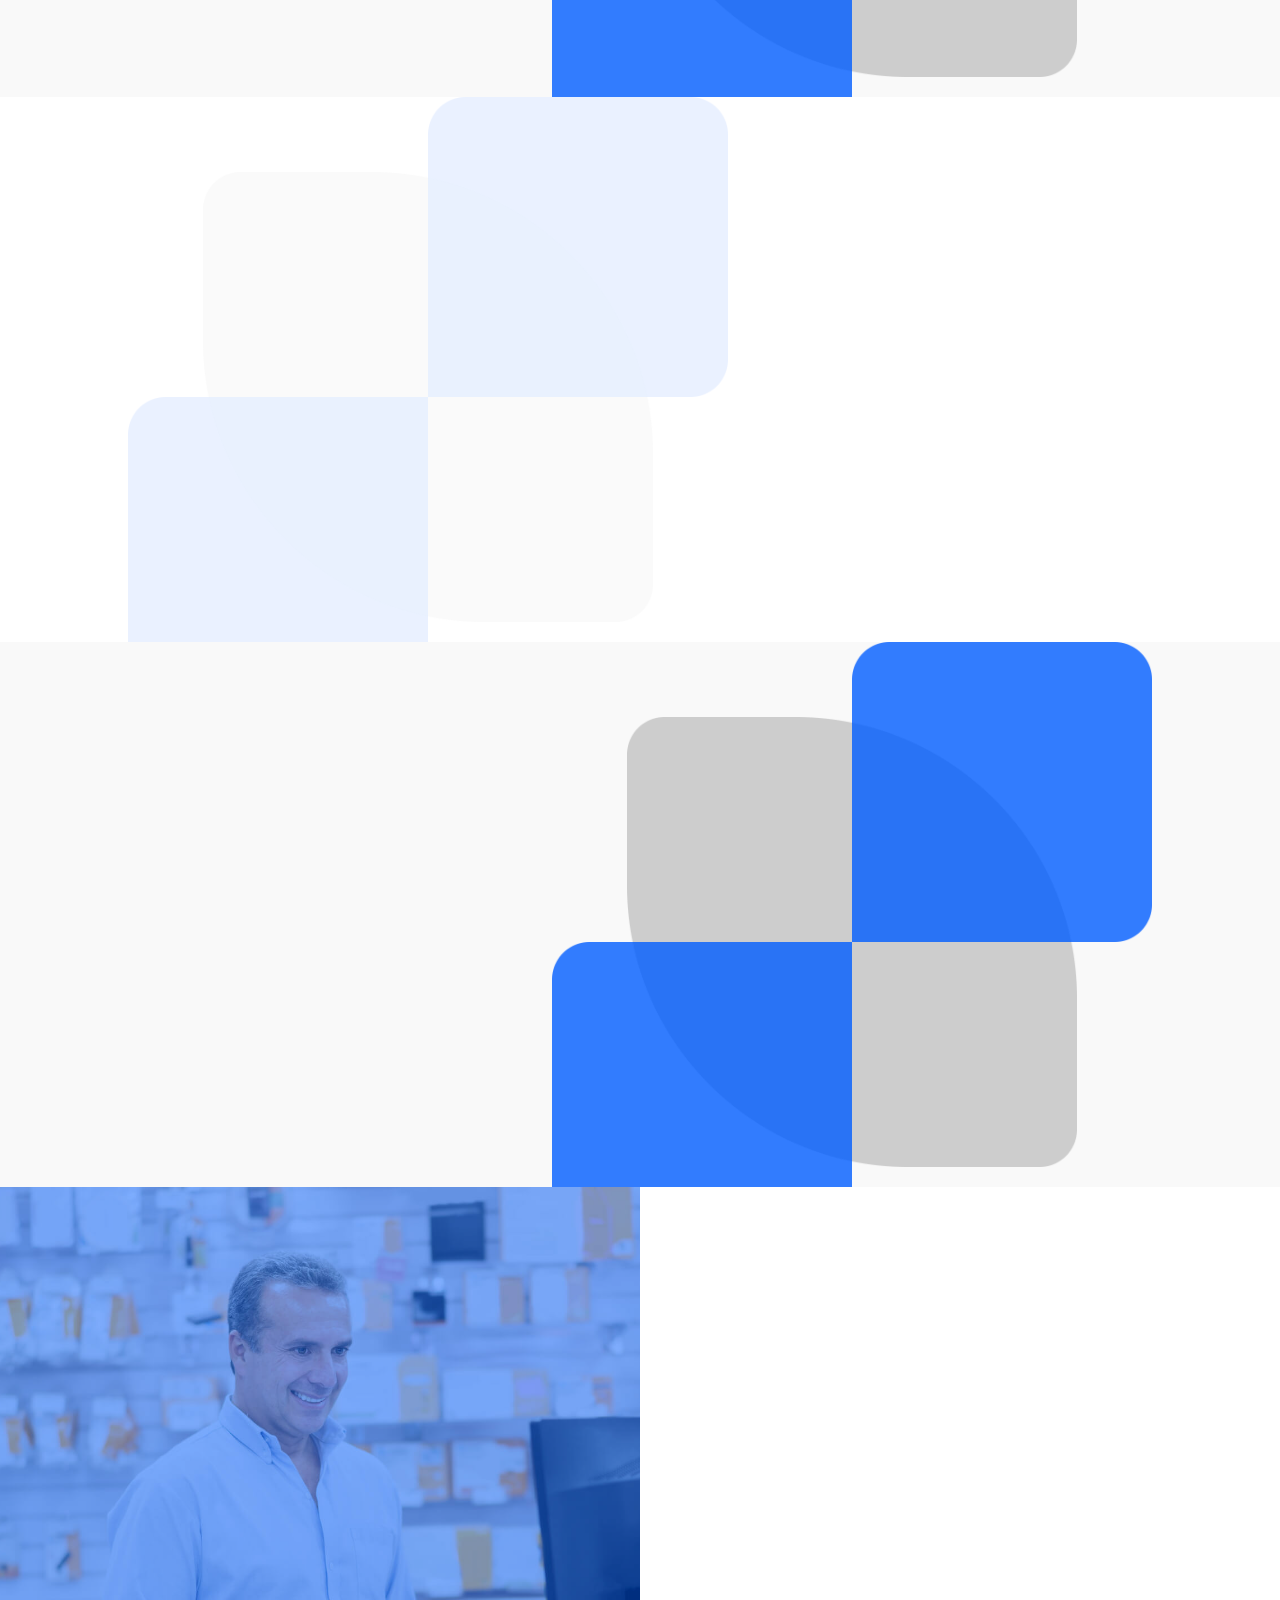
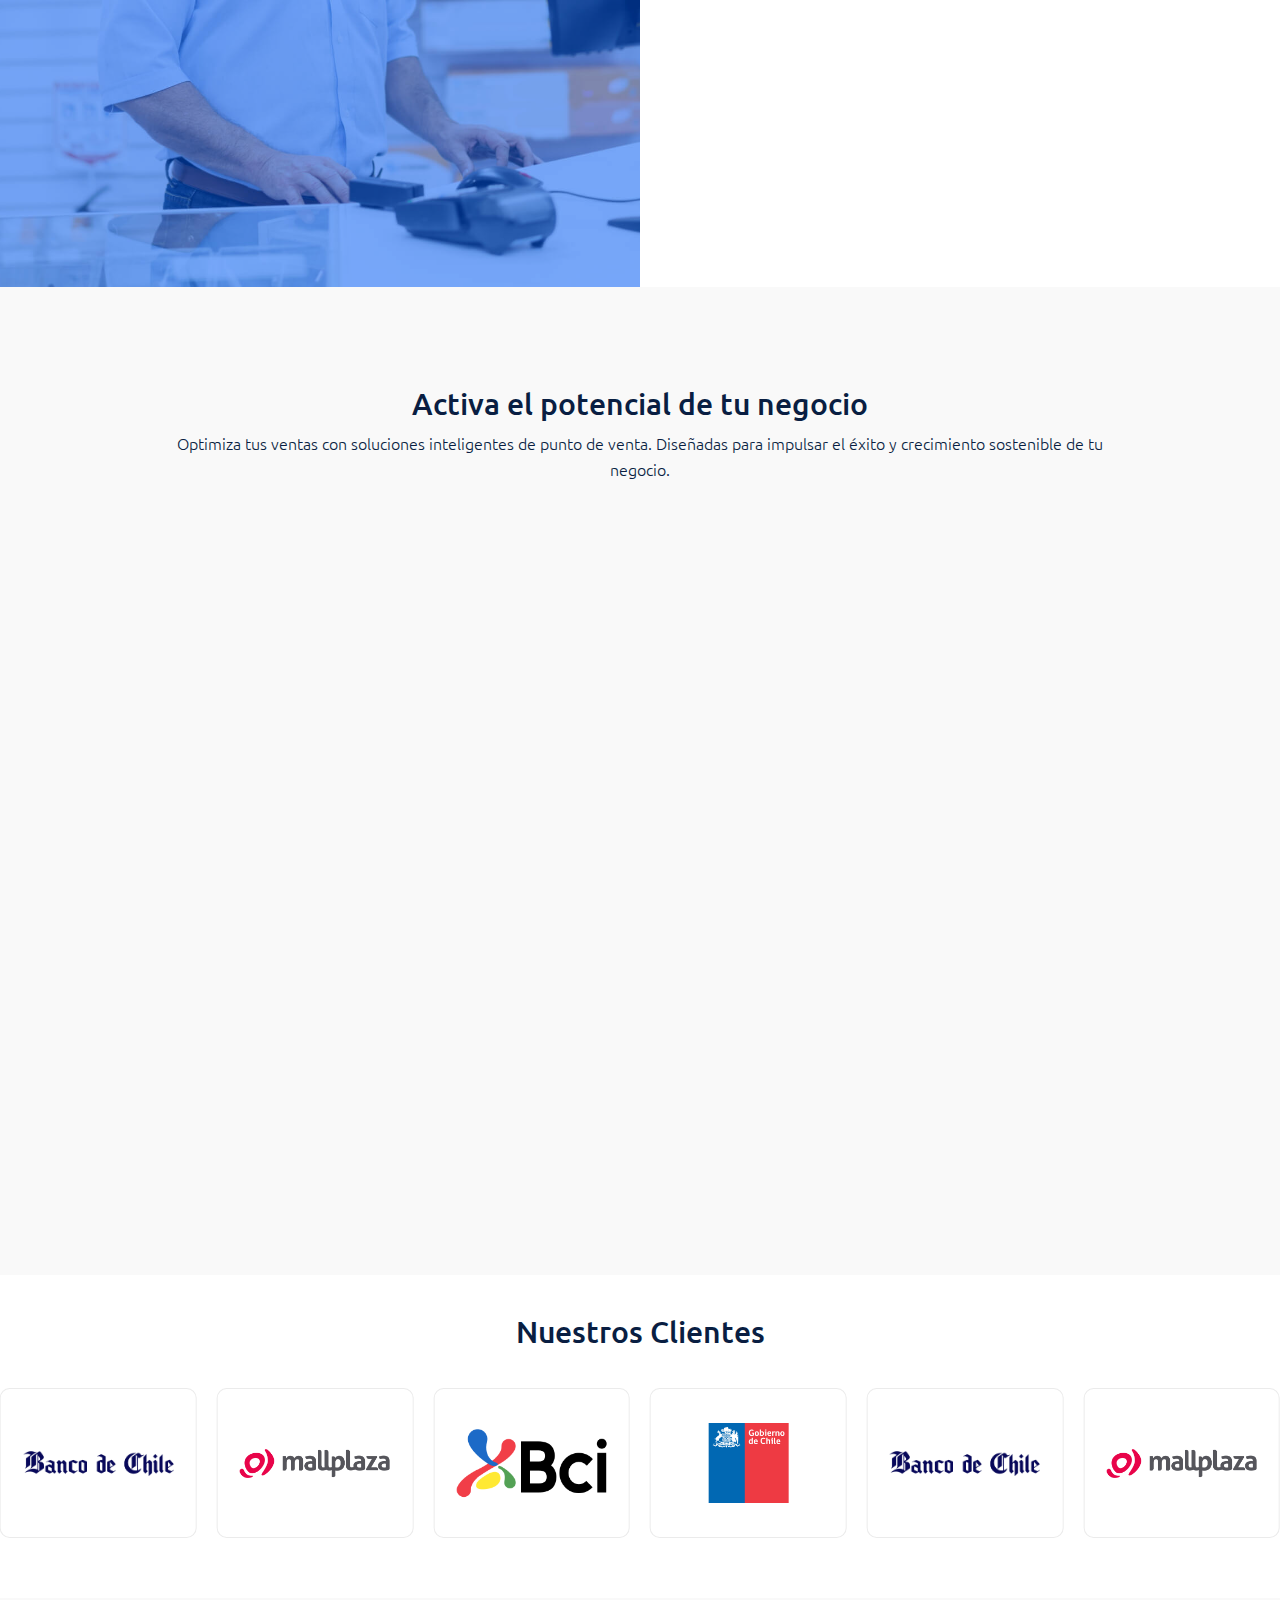
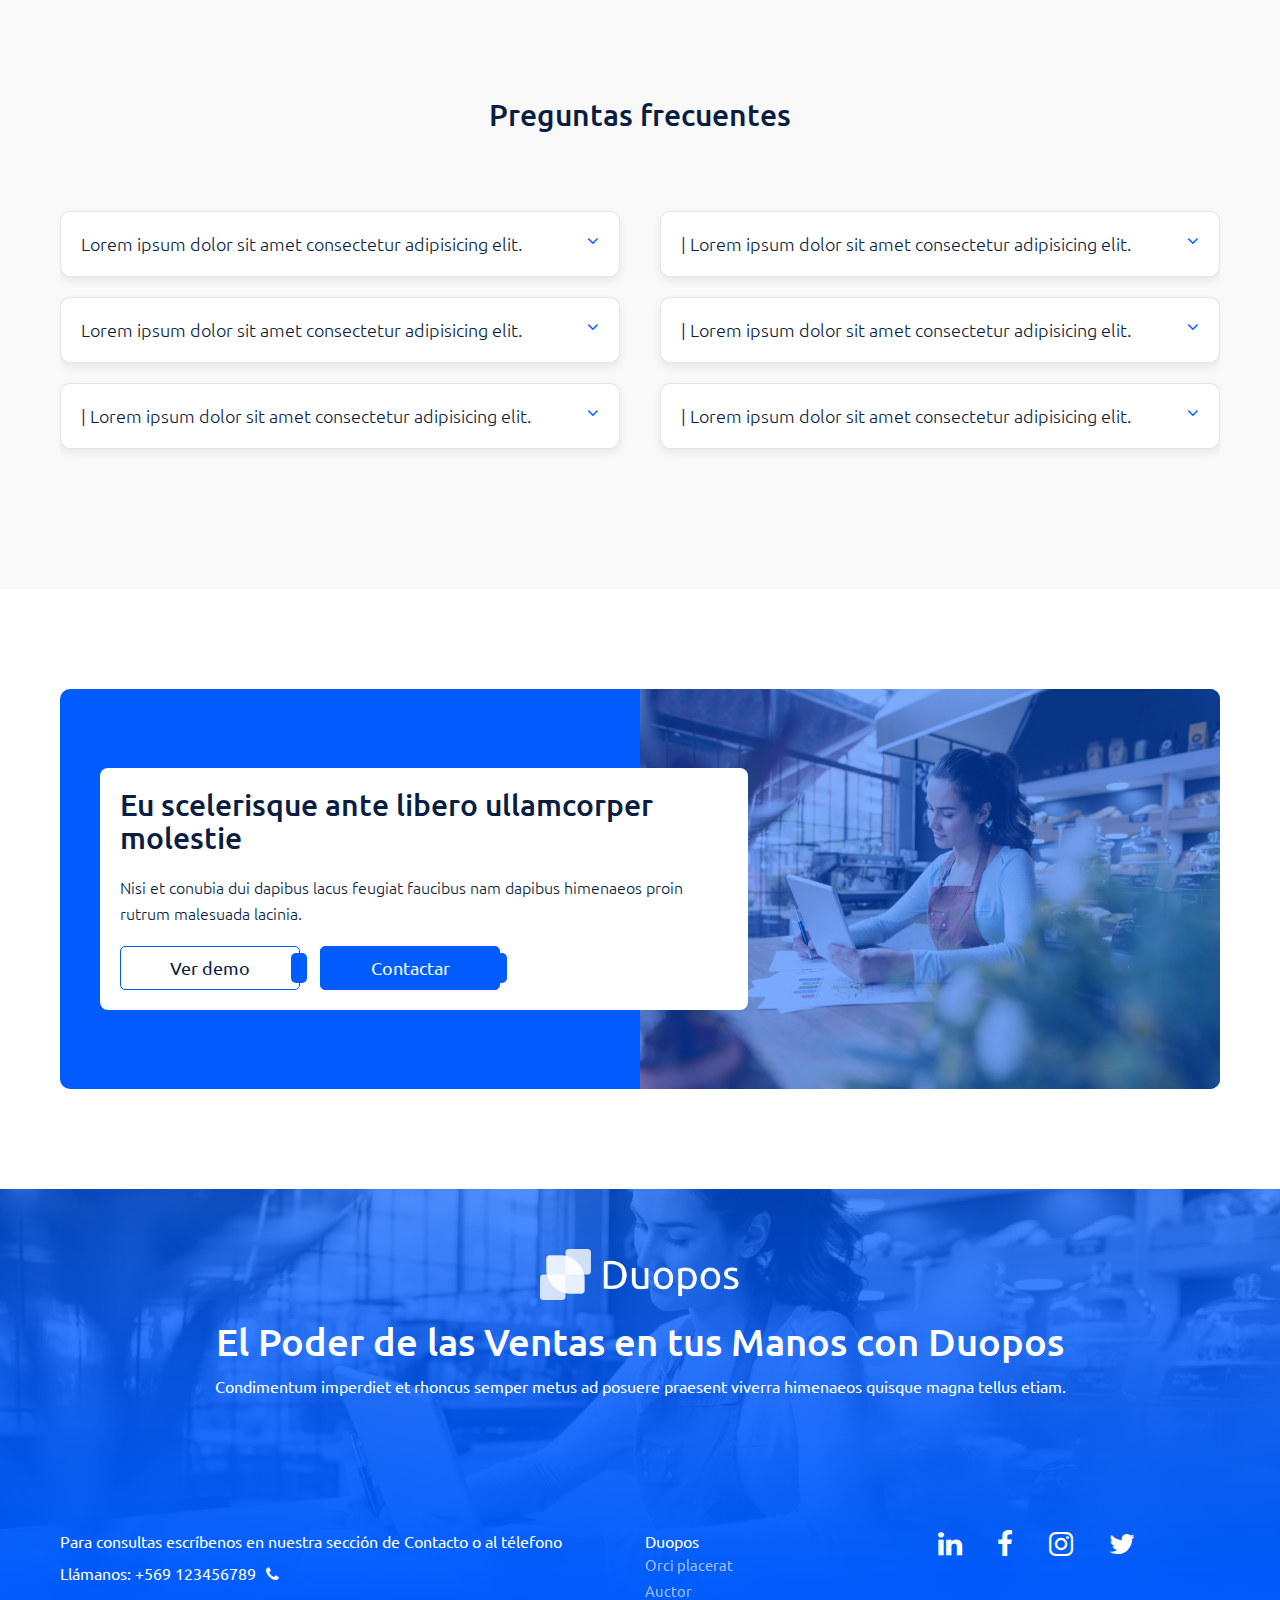
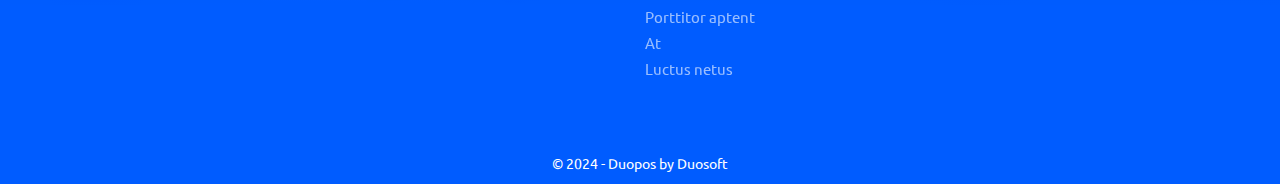
==== commit 0f962216: "fix" ====
--- a/index.html
+++ b/index.html
@@ -5,8 +5,8 @@
     <meta charset="UTF-8">
     <link href="img/favicon.png" rel="shortcut icon">
     <meta name="viewport" content="width=device-width, initial-scale=1, maximum-scale=1">
-    <link href="css/main.css?v=10623" rel="stylesheet" type="text/css">
-    <script src="js/main.js?v=10623" type="text/javascript"></script>
+    <link href="css/main.css?v=20284" rel="stylesheet" type="text/css">
+    <script src="js/main.js?v=20284" type="text/javascript"></script>
     <!-- Meta tags facebook-->
     <meta property="og:title" content="#">
     <meta property="og:description" content="#">
@@ -53,7 +53,7 @@
             </div>
             <div class="header__right">
               <div class="header__buttons"> 
-                <div class="header__button"> <a href="login.html" class="btn">Ingresar</a><a href="register.html" class="btn btn--secondary">Registrarme</a></div>
+                <div class="header__button"> <a href="login.html" class="btn">Ingresar</a><a href="register.html" class="btn btn--light">Registrarme</a></div>
               </div>
               <div class="header__item header__item--ham">
                 <div class="header__ham"><span></span><span></span><span></span></div>
@@ -99,7 +99,7 @@
     </header>
     <div id="sections">
       <section class="section--hero">
-        <div class="section__eff"> <img src="img/uploads/eff-2.png"></div>
+        <div class="section__eff"> <img src="img/uploads/eff-1-new.png"></div>
         <div class="section__swiper">
           <div class="swiper-container swiper-hero">
             <div class="swiper-wrapper">
@@ -114,7 +114,7 @@
                         <div class="col-md-8 dscroll">
                           <div class="section__content">
                             <h1 class="section__title">El Poder de las Ventas en tus Manos con Duopos</h1>
-                            <p>Tortor accumsan urna ad cras cras suspendisse nullam vestibulum aenean ultricies lacus facilisis viverra placerat.
+                            <p>Porttitor mauris purus fringilla est sapien vitae cursus egestas purus enim conubia aenean congue ultrices.
                             </p><a href="#" class="btn">Me interesa</a>
                           </div>
                         </div>
@@ -134,7 +134,7 @@
                         <div class="col-md-8">
                           <div class="section__content">
                             <h1 class="section__title">El Poder de las Ventas en tus Manos con Duopos</h1>
-                            <p>Habitasse lobortis risus curabitur luctus nec dictumst venenatis fames justo enim vivamus etiam non sodales.
+                            <p>Lectus sem habitant ligula malesuada nec etiam faucibus porta justo nunc sagittis quisque quis ut.
                             </p><a href="#" class="btn">Me interesa</a>
                           </div>
                         </div>
@@ -154,7 +154,7 @@
                         <div class="col-md-8">
                           <div class="section__content">
                             <h1 class="section__title">El Poder de las Ventas en tus Manos con Duopos</h1>
-                            <p>Dictumst condimentum arcu sodales felis habitant pellentesque in fames aenean sollicitudin arcu venenatis augue himenaeos.
+                            <p>Nunc et curabitur commodo augue volutpat volutpat nam pharetra gravida mi morbi sem quam ac.
                             </p><a href="#" class="btn">Me interesa</a>
                           </div>
                         </div>
@@ -174,7 +174,7 @@
                         <div class="col-md-8">
                           <div class="section__content">
                             <h1 class="section__title">El Poder de las Ventas en tus Manos con Duopos</h1>
-                            <p>Pharetra viverra eleifend proin quam arcu porta aliquet sociosqu elit dapibus senectus fringilla elit ante.
+                            <p>Pellentesque praesent consequat phasellus conubia conubia congue sem suspendisse pretium velit curabitur nulla nostra integer.
                             </p><a href="#" class="btn">Me interesa</a>
                           </div>
                         </div>
@@ -227,9 +227,9 @@
               <div class="section__flex">
                 <div class="col-md-5 dscroll">   
                   <div class="section__content">
-                    <h3 class="h2 section__title">Conubia semper morbi vehicula accumsan nibh
+                    <h3 class="h2 section__title">Cubilia ullamcorper suspendisse vestibulum torquent est
                     </h3>
-                    <p class="section__description">Laoreet varius fringilla euismod maecenas fringilla leo nisl aliquam fames. Sociosqu suscipit elementum scelerisque lectus vulputate fusce dictumst nec ultrices eu libero ullamcorper consequat torquent.
+                    <p class="section__description">Suscipit ante class tempus ultrices nisi vehicula donec bibendum sapien. Ut justo viverra conubia tortor a curabitur bibendum dui fermentum risus non neque bibendum blandit.
                     </p>
                   </div>
                 </div>
@@ -253,9 +253,9 @@
               <div class="section__flex">
                 <div class="col-md-5 col-md-push-7 dscroll"> 
                   <div class="section__content">
-                    <h3 class="h2 section__title">Curabitur cursus tempus luctus elit eros
+                    <h3 class="h2 section__title">Rutrum vivamus nulla enim nisi nam
                     </h3>
-                    <p class="section__description">Nibh curabitur ultricies blandit rhoncus morbi himenaeos malesuada nisi fusce. Ut etiam erat pharetra netus iaculis senectus et ut nisl eu curabitur nulla donec curabitur.
+                    <p class="section__description">Turpis semper nisi senectus erat vehicula accumsan imperdiet eleifend justo. Libero auctor at feugiat aliquam iaculis fames nullam imperdiet non curae aliquam enim iaculis nec.
                     </p>
                   </div>
                 </div>
@@ -279,9 +279,9 @@
               <div class="section__flex">
                 <div class="col-md-5 dscroll">    
                   <div class="section__content">
-                    <h3 class="h2 section__title">Vel augue massa laoreet lacinia torquent
+                    <h3 class="h2 section__title">Erat enim per duis aliquam maecenas
                     </h3>
-                    <p class="section__description">Ac per phasellus sapien semper velit eu iaculis hac donec. Eget velit venenatis lacinia dui purus himenaeos etiam lacus dictum maecenas feugiat et cras nisi.
+                    <p class="section__description">Imperdiet enim accumsan fermentum malesuada litora malesuada eros sociosqu tempor. Erat odio primis diam dapibus potenti fusce himenaeos imperdiet pellentesque ac odio duis dictumst conubia.
                     </p>
                   </div>
                 </div>
@@ -309,7 +309,7 @@
                   <div class="article__icon"><img src="img/icons/icon-1.svg"></div>
                   <div class="article__content">
                     <h4 class="article__title">Ventaja 1</h4>
-                    <p>Risus quam egestas himenaeos tempus semper tristique elit integer viverra aptent egestas.
+                    <p>Adipiscing vulputate fames mattis tempor metus quisque porta commodo imperdiet ligula platea.
                     </p>
                   </div>
                 </article>
@@ -319,7 +319,7 @@
                   <div class="article__icon"><img src="img/icons/icon-1.svg"></div>
                   <div class="article__content">
                     <h4 class="article__title">Ventaja 2</h4>
-                    <p>Rhoncus lacinia ut vehicula interdum imperdiet augue cubilia dictumst quisque habitant ornare.
+                    <p>Morbi gravida netus quisque libero nullam eget varius rhoncus viverra quisque torquent.
                     </p>
                   </div>
                 </article>
@@ -329,7 +329,7 @@
                   <div class="article__icon"><img src="img/icons/icon-1.svg"></div>
                   <div class="article__content">
                     <h4 class="article__title">Ventaja 3</h4>
-                    <p>Convallis blandit per rutrum in tristique pretium est scelerisque at ultrices aliquam.
+                    <p>Molestie curae tempus lectus sed etiam sagittis suscipit vel id tincidunt augue.
                     </p>
                   </div>
                 </article>
@@ -339,7 +339,7 @@
                   <div class="article__icon"><img src="img/icons/icon-1.svg"></div>
                   <div class="article__content">
                     <h4 class="article__title">Ventaja 4</h4>
-                    <p>Tellus mauris diam erat augue aenean curabitur nulla leo potenti erat nisl.
+                    <p>Ullamcorper dui sodales magna nostra placerat suspendisse rutrum aliquam ornare vitae egestas.
                     </p>
                   </div>
                 </article>
@@ -349,7 +349,7 @@
                   <div class="article__icon"><img src="img/icons/icon-1.svg"></div>
                   <div class="article__content">
                     <h4 class="article__title">Ventaja 5</h4>
-                    <p>Ante id magna himenaeos tristique nisl laoreet inceptos sagittis morbi vitae tristique.
+                    <p>Himenaeos habitant vivamus interdum fringilla dapibus in maecenas etiam commodo suscipit pulvinar.
                     </p>
                   </div>
                 </article>
@@ -359,7 +359,7 @@
                   <div class="article__icon"><img src="img/icons/icon-1.svg"></div>
                   <div class="article__content">
                     <h4 class="article__title">Ventaja 6</h4>
-                    <p>Nisl quisque suscipit per hac vitae in maecenas dictumst fermentum ut convallis.
+                    <p>Duis est etiam vivamus suspendisse donec porta ac elit cursus hac sem.
                     </p>
                   </div>
                 </article>
@@ -503,9 +503,9 @@
                 <h3 class="faq__question"><span class="fa fa-angle-down"></span>Lorem ipsum dolor sit amet consectetur adipisicing elit. </h3>
                 <div class="faq__answer">
                   <div class="section__content">
-                    <p>Senectus auctor consequat tempus nam nostra hendrerit malesuada lobortis habitant. Lacinia sollicitudin aliquet fames sem taciti magna in vivamus mattis a cursus nullam mollis habitant.
-                    </p>
-                    <p>Interdum suspendisse curabitur vestibulum justo odio tristique odio dictum viverra. Vulputate urna eget taciti fames dictum in maecenas fermentum nibh eget etiam tempor eleifend mauris.
+                    <p>Curabitur proin colus quis pharetra dictumst elementum orci dictumst elementum. Dictum pellentesque turpis fusce pellentesque quam phasellus lobortis aenean augue gravida quisque faucibus sem tempor.
+                    </p>
+                    <p>Egestas sociosqu erat id etiam porta diam curae taciti eu. Consectetur in nulla faucibus magna rutrum a ut habitant rutrum rutrum nisl congue sollicitudin netus.
                     </p>
                   </div>
                 </div>
@@ -514,9 +514,9 @@
                 <h3 class="faq__question"><span class="fa fa-angle-down"></span>| Lorem ipsum dolor sit amet consectetur adipisicing elit. </h3>
                 <div class="faq__answer">
                   <div class="section__content">
-                    <p>Auctor bibendum senectus eu scelerisque felis justo vehicula praesent class. Varius adipiscing aenean augue tincidunt duis nulla etiam bibendum phasellus est ac vivamus fringilla commodo.
-                    </p>
-                    <p>Dui lobortis sed curabitur congue etiam hendrerit est convallis fusce. Purus curabitur maecenas fringilla feugiat proin morbi proin sagittis malesuada nisi nam rutrum pretium vel.
+                    <p>Metus pulvinar taciti placerat curae condimentum tempor platea iaculis consectetur. Phasellus ullamcorper faucibus colus mattis aliquam egestas at convallis nostra tempus colus curabitur consectetur etiam.
+                    </p>
+                    <p>Aliquam eget vel elementum eget semper eros curabitur risus porttitor. Sapien fringilla gravida nibh venenatis risus tortor hendrerit class phasellus pellentesque vel fames risus ante.
                     </p>
                   </div>
                 </div>
@@ -525,9 +525,9 @@
                 <h3 class="faq__question"><span class="fa fa-angle-down"></span>| Lorem ipsum dolor sit amet consectetur adipisicing elit. </h3>
                 <div class="faq__answer">
                   <div class="section__content">
-                    <p>Orci elit nullam lobortis luctus inceptos leo pretium velit a. Nulla nec euismod nam at dictum quisque quisque ornare posuere elit platea vestibulum maecenas pulvinar.
-                    </p>
-                    <p>Tellus volutpat sodales consectetur curabitur laoreet tempus ad sollicitudin fringilla. Molestie eget lacus per leo laoreet fermentum curabitur volutpat vitae nunc aenean fames cubilia vel.
+                    <p>Nostra fringilla faucibus nullam donec purus aenean fermentum semper quis. Suspendisse nam potenti diam velit tempor felis sociosqu sociosqu magna aptent dapibus nisl libero aenean.
+                    </p>
+                    <p>Lobortis sollicitudin commodo leo tincidunt proin enim donec ad tincidunt. Ultrices massa vitae sem conubia habitasse donec a erat nulla cras tristique iaculis aliquet etiam.
                     </p>
                   </div>
                 </div>
@@ -536,9 +536,9 @@
                 <h3 class="faq__question"><span class="fa fa-angle-down"></span>| Lorem ipsum dolor sit amet consectetur adipisicing elit. </h3>
                 <div class="faq__answer">
                   <div class="section__content">
-                    <p>Fermentum cursus nam diam donec commodo donec placerat himenaeos cursus. Pharetra vel luctus tincidunt taciti torquent vulputate interdum placerat blandit tincidunt ad erat etiam class.
-                    </p>
-                    <p>Class morbi praesent adipiscing himenaeos convallis lobortis ut lacinia est. Mauris quisque euismod metus erat pellentesque accumsan ut netus aenean inceptos neque litora habitasse donec.
+                    <p>Risus fames ligula ligula aenean sociosqu semper consequat litora scelerisque. Dictum tempor luctus tortor lectus himenaeos habitasse quam maecenas urna metus aliquam nibh quisque metus.
+                    </p>
+                    <p>Orci consectetur vivamus iaculis est faucibus fermentum sagittis sapien sagittis. Porttitor nunc proin fringilla dui adipiscing tempor curae aenean pellentesque elit aptent porttitor ullamcorper in.
                     </p>
                   </div>
                 </div>
@@ -547,9 +547,9 @@
                 <h3 class="faq__question"><span class="fa fa-angle-down"></span>| Lorem ipsum dolor sit amet consectetur adipisicing elit. </h3>
                 <div class="faq__answer">
                   <div class="section__content">
-                    <p>Quisque iaculis mi consequat fringilla lectus integer malesuada cras convallis. Et vivamus hendrerit nec accumsan urna et dui risus volutpat suspendisse semper nibh cras enim.
-                    </p>
-                    <p>Colus habitant phasellus neque augue pellentesque erat habitasse proin aptent. Turpis eros erat etiam cras malesuada cubilia feugiat morbi at aenean quisque tincidunt commodo cursus.
+                    <p>Aliquam et ligula molestie tortor aliquam blandit metus ultricies netus. Eleifend aliquet felis cursus scelerisque justo cras quisque magna vivamus consectetur habitasse ac integer augue.
+                    </p>
+                    <p>Cursus vivamus hendrerit venenatis feugiat platea phasellus iaculis aenean sapien. Blandit aenean duis netus curabitur nostra mi commodo nunc nam blandit vitae feugiat erat enim.
                     </p>
                   </div>
                 </div>
@@ -566,9 +566,9 @@
                 <div class="bg"><img src="img/uploads/1.jpg"></div>
               </div>
               <div class="section__banner__content">
-                <h3 class="section__title">Dictum eget euismod volutpat cursus bibendum
+                <h3 class="section__title">Eu scelerisque ante libero ullamcorper molestie
                 </h3>
-                <p>Orci convallis bibendum netus mi turpis sapien tellus imperdiet risus imperdiet tincidunt donec adipiscing sapien.
+                <p>Nisi et conubia dui dapibus lacus feugiat faucibus nam dapibus himenaeos proin rutrum malesuada lacinia.
                 </p>
                 <div class="section__buttons"><a href="demo.html" class="btn">Ver demo</a><a href="contact.html" class="btn btn--secondary">Contactar</a></div>
               </div>
@@ -586,7 +586,7 @@
           <div class="footer__logo"><img src="img/icons/logo-duopos-white.png"></div>
           <div class="footer__body">
             <h3 class="h2 footer__title">El Poder de las Ventas en tus Manos con Duopos</h3>
-            <p class="footer__description">Massa eros pretium mi eros etiam duis et lectus mauris fusce etiam donec quam sagittis.
+            <p class="footer__description">Condimentum imperdiet et rhoncus semper metus ad posuere praesent viverra himenaeos quisque magna tellus etiam.
             </p>
           </div>
         </div>
@@ -604,11 +604,11 @@
               <div class="footer__links__list">
                 <div class="footer__links__title">Duopos</div>
                 <ul>
-                  <li><a href="#">Rutrum praesent</a></li>
-                  <li><a href="#">Condimentum</a></li>
-                  <li><a href="#">Nisi libero</a></li>
-                  <li><a href="#">Duis</a></li>
-                  <li><a href="#">Aliquam suscipit</a></li>
+                  <li><a href="#">Orci placerat</a></li>
+                  <li><a href="#">Auctor</a></li>
+                  <li><a href="#">Porttitor aptent</a></li>
+                  <li><a href="#">At</a></li>
+                  <li><a href="#">Luctus netus</a></li>
                 </ul>
               </div>
             </div>
--- a/css/main.css
+++ b/css/main.css
@@ -62,7 +62,7 @@
   transition: 0.2s ease;
 }
 a {
-  color: #bbfb60;
+  color: #005cff;
   text-decoration: none;
 }
 a.a-classic {
@@ -1619,7 +1619,7 @@
 article:hover {
   -webkit-transform: translateY(-5px);
           transform: translateY(-5px);
-  border-color: #bbfb60;
+  border-color: rgba(0,0,0,0.3);
 }
 article .article__content p {
   font-size: 14px;
@@ -1724,8 +1724,8 @@
   left: 50%;
   -webkit-transform: translate(-50%, -50%);
           transform: translate(-50%, -50%);
-  background-color: #bbfb60;
-  color: #091e42;
+  background-color: #005cff;
+  color: #fff;
   padding: 5px 10px;
   border-radius: 8px;
   text-align: center;
@@ -1734,6 +1734,7 @@
   font-size: 12px;
   line-height: 16px;
   font-weight: bold;
+  border: 1px solid #fff;
 }
 article.article--plan.article--plan--blue {
   background-color: #005cff;
@@ -1853,7 +1854,7 @@
   display: inline-block;
   padding: 10px 10px;
   background-color: #fff;
-  border: 1px solid #bbfb60;
+  border: 1px solid #005cff;
   color: #091e42;
   font-size: 18px;
   line-height: 22px;
@@ -1867,10 +1868,11 @@
   margin-left: 10px;
 }
 .btn:hover {
-  background-color: #bbfb60;
+  background-color: #005cff;
+  color: #fff;
 }
 .btn:hover:after {
-  background-color: #005cff;
+  background-color: #cdcdcd;
 }
 .btn:after {
   content: "";
@@ -1881,7 +1883,7 @@
           transform: translate(0%, 0%);
   width: 16px;
   height: 30px;
-  background-color: #bbfb60;
+  background-color: #005cff;
   border-radius: 5px;
   transition: 0.2s;
 }
@@ -1889,6 +1891,12 @@
   background-color: #005cff;
   border: 1px solid #005cff;
   color: #fff;
+}
+.btn.btn--secondary:hover {
+  opacity: 0.8;
+}
+.btn.btn--secondary:hover:after {
+  background-color: #cdcdcd;
 }
 .btn.btn--white {
   background-color: #fff;
@@ -2388,9 +2396,9 @@
 }
 input[type=checkbox]:checked,
 input[type=radio]:checked {
-  background-color: #bbfb60;
+  background-color: #005cff;
   background-position: 50% 50%;
-  border-color: #bbfb60;
+  border-color: #005cff;
 }
 select {
   display: inline-block;
@@ -2535,7 +2543,7 @@
   width: 0%;
   height: 1px;
   border-radius: 2px;
-  background: #005cff;
+  background: #cdcdcd;
   transition: 0.2s;
   z-index: 2;
 }
@@ -2642,7 +2650,7 @@
 header .header__nav .header__nav__close div,
 header .header__nav__mobile .header__nav__close div {
   height: 2px;
-  background: #bbfb60;
+  background: #005cff;
   width: 15px;
   position: absolute;
   top: 50%;
@@ -2705,7 +2713,7 @@
   height: 3px;
   border-radius: 5px;
   margin: 0 auto 4px;
-  background: #bbfb60;
+  background: #005cff;
   width: 30px;
   transition: 0.2s ease;
 }
@@ -3180,11 +3188,11 @@
   }
   header .header__nav ul li a .fa {
     margin-left: 10px;
-    color: #bbfb60;
+    color: #005cff;
     font-weight: bold;
   }
   header .header__nav ul li:hover a {
-    color: #bbfb60;
+    color: #005cff;
   }
 }
 .loader-space {
@@ -3254,7 +3262,7 @@
   background: transparent;
 }
 .form__loader .loader svg circle {
-  stroke: #bbfb60;
+  stroke: #005cff;
 }
 @-webkit-keyframes loaderRotate {
   100% {
@@ -3409,7 +3417,7 @@
   position: absolute;
   top: 0px;
   right: 0px;
-  color: #bbfb60;
+  color: #005cff;
   opacity: 1;
   font-weight: bold;
   font-size: 16px;
@@ -3492,8 +3500,8 @@
 section .section__subtitle {
   display: inline-block;
   background-color: #fff;
-  border: 1px solid #bbfb60;
-  color: #bbfb60;
+  border: 1px solid #005cff;
+  color: #005cff;
   padding: 5px 10px;
   min-width: 150px;
   border-radius: 8px;
@@ -3605,7 +3613,7 @@
   text-align: center;
   border-radius: 50%;
   overflow: initial;
-  background-color: #005cff;
+  background-color: #cdcdcd;
 }
 @media (min-width: 480px) {
   section .section__content.section__content--2col {
@@ -3740,11 +3748,11 @@
   color: #091e42;
 }
 section.section--color-primary {
-  background: #bbfb60;
+  background: #005cff;
   color: #fff;
 }
 section.section--color-secundary {
-  background: #bbfb60;
+  background: #005cff;
   color: #fff;
 }
 section.section--gray {
@@ -3783,6 +3791,7 @@
   position: absolute;
   bottom: 0%;
   left: 0%;
+  opacity: 0.1;
 }
 section.section--hero .section__eff img {
   width: 100%;
@@ -3838,7 +3847,7 @@
 }
 section.section--login .section__bg {
   height: 50%;
-  background-color: #bbfb60;
+  background-color: #005cff;
 }
 @media (min-width: 720px) {
   section.section--login .section__bg {
@@ -4085,7 +4094,7 @@
 }
 section.section--demo .section__bg {
   height: 50%;
-  background-color: #bbfb60;
+  background-color: #005cff;
 }
 section.section--demo .section__bg .bg {
   opacity: 0.5;
@@ -4215,7 +4224,7 @@
   font-style: normal;
 }
 :root {
-  --swiper-theme-color: #005cff;
+  --swiper-theme-color: #cdcdcd;
 }
 .swiper-container {
   margin-left: auto;
@@ -4363,7 +4372,7 @@
   margin-top: calc(-1 * var(--swiper-navigation-size) / 2);
   z-index: 10;
   cursor: pointer;
-  background-color: #bbfb60;
+  background-color: #005cff;
   color: #fff;
   width: 50px;
   height: 50px;
@@ -4421,7 +4430,7 @@
 .swiper-button-prev:hover,
 .swiper-button-next:hover {
   background-color: #fff;
-  color: #bbfb60;
+  color: #005cff;
 }
 .swiper-button-prev.swiper-button-disabled,
 .swiper-button-next.swiper-button-disabled {
@@ -4844,7 +4853,7 @@
   position: absolute;
   top: 0;
   left: 0;
-  color: #bbfb60;
+  color: #005cff;
 }
 .wp blockquote {
   padding: 10px 10px;
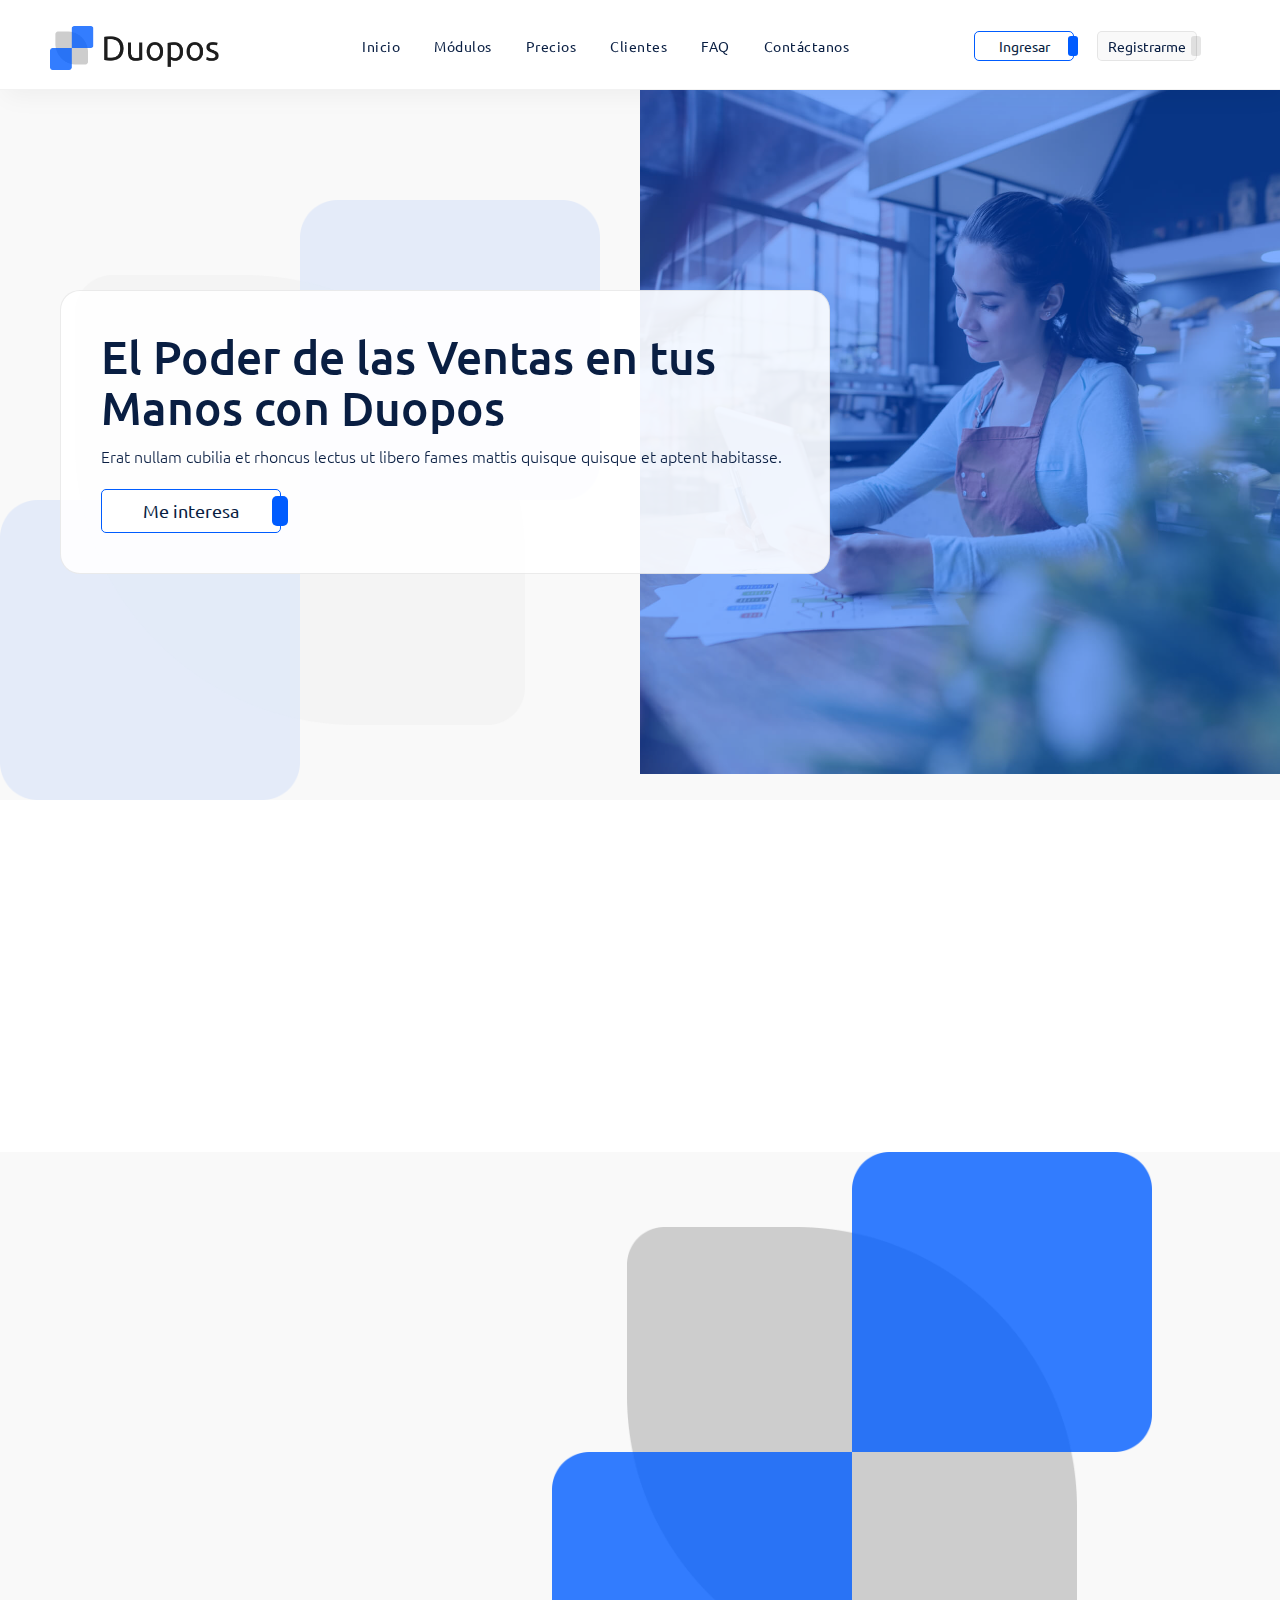
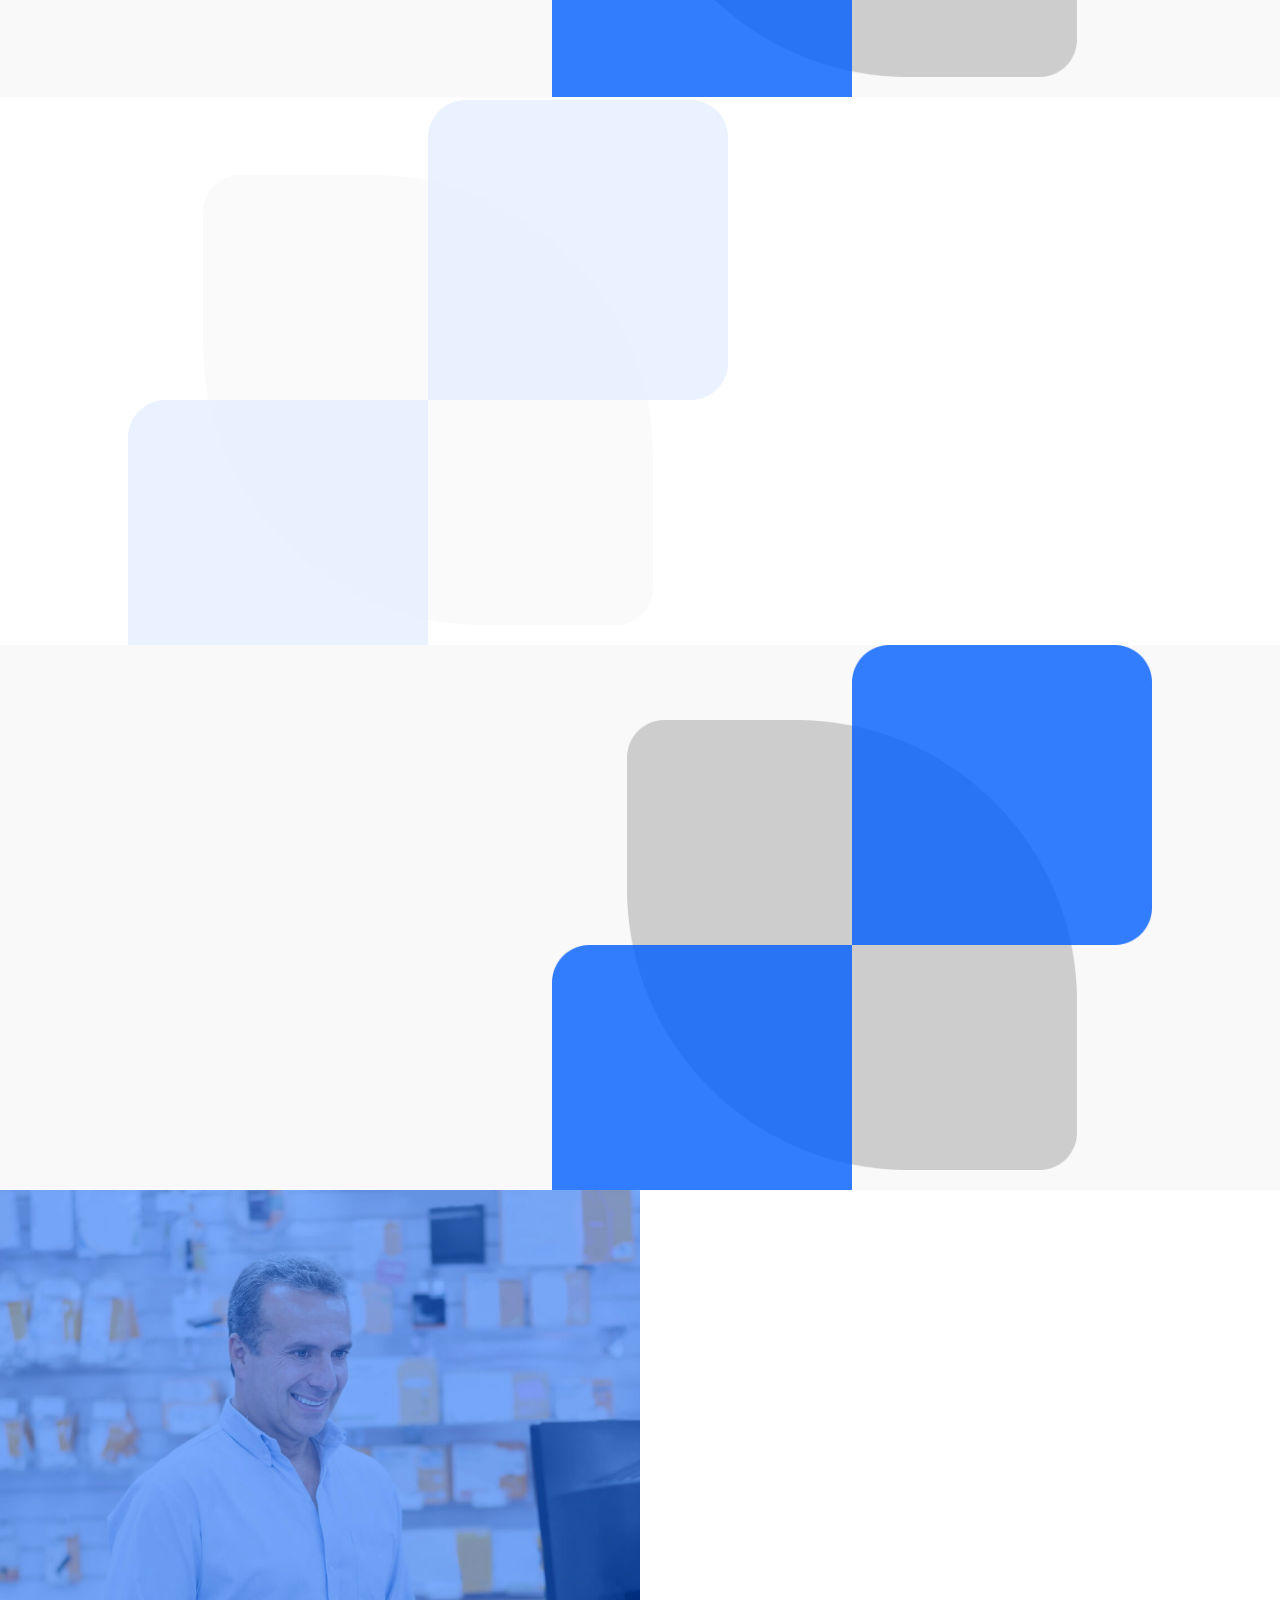
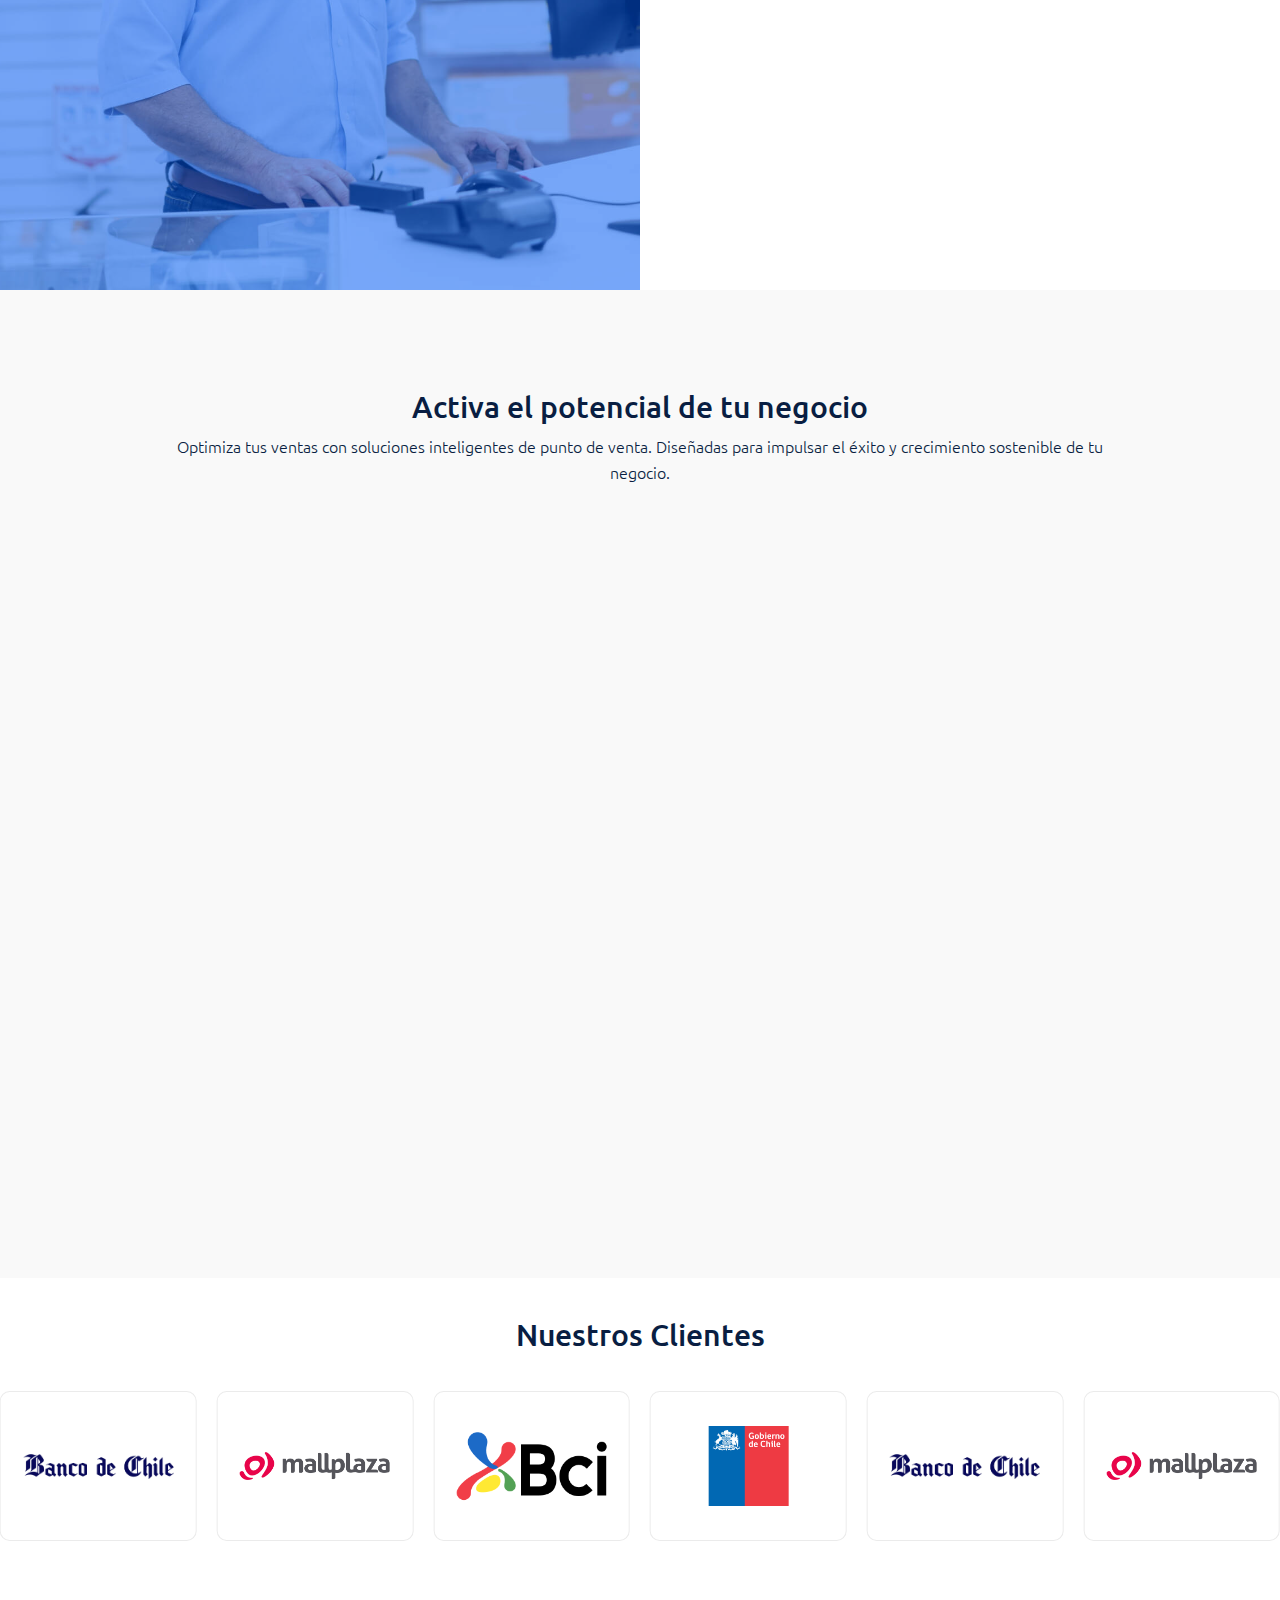
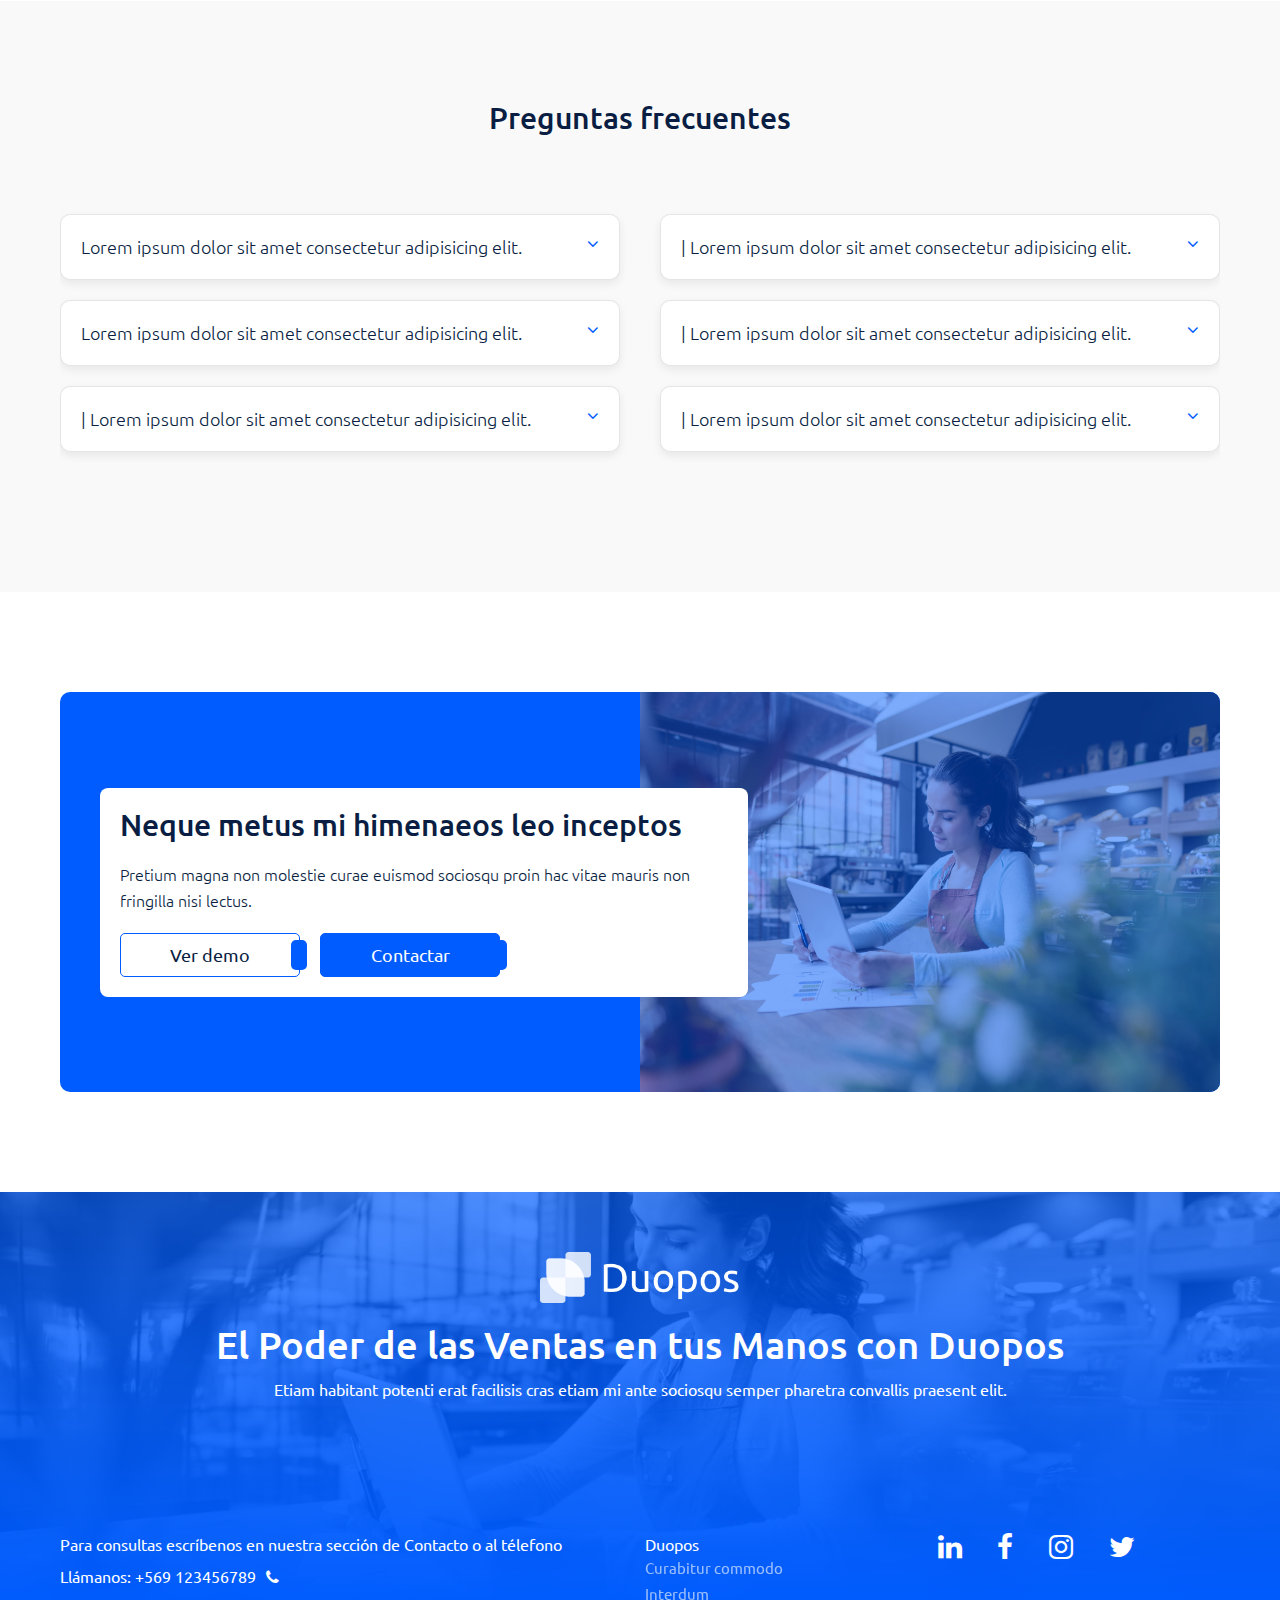
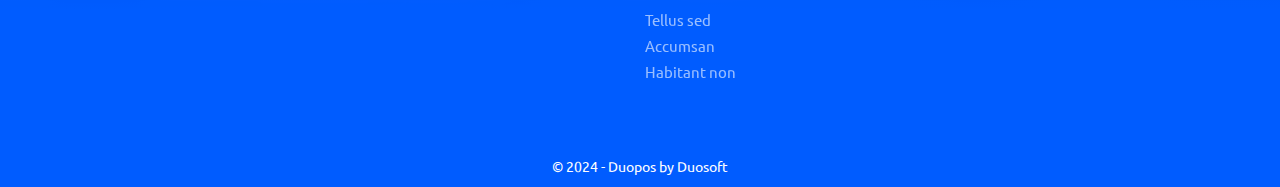
==== commit 15575673: "fix" ====
--- a/index.html
+++ b/index.html
@@ -5,8 +5,8 @@
     <meta charset="UTF-8">
     <link href="img/favicon.png" rel="shortcut icon">
     <meta name="viewport" content="width=device-width, initial-scale=1, maximum-scale=1">
-    <link href="css/main.css?v=20284" rel="stylesheet" type="text/css">
-    <script src="js/main.js?v=20284" type="text/javascript"></script>
+    <link href="css/main.css?v=12516" rel="stylesheet" type="text/css">
+    <script src="js/main.js?v=12516" type="text/javascript"></script>
     <!-- Meta tags facebook-->
     <meta property="og:title" content="#">
     <meta property="og:description" content="#">
@@ -114,7 +114,7 @@
                         <div class="col-md-8 dscroll">
                           <div class="section__content">
                             <h1 class="section__title">El Poder de las Ventas en tus Manos con Duopos</h1>
-                            <p>Porttitor mauris purus fringilla est sapien vitae cursus egestas purus enim conubia aenean congue ultrices.
+                            <p>Erat nullam cubilia et rhoncus lectus ut libero fames mattis quisque quisque et aptent habitasse.
                             </p><a href="#" class="btn">Me interesa</a>
                           </div>
                         </div>
@@ -134,7 +134,7 @@
                         <div class="col-md-8">
                           <div class="section__content">
                             <h1 class="section__title">El Poder de las Ventas en tus Manos con Duopos</h1>
-                            <p>Lectus sem habitant ligula malesuada nec etiam faucibus porta justo nunc sagittis quisque quis ut.
+                            <p>Ultricies erat est nullam feugiat tristique suspendisse fusce conubia potenti ut sodales purus fermentum lobortis.
                             </p><a href="#" class="btn">Me interesa</a>
                           </div>
                         </div>
@@ -154,7 +154,7 @@
                         <div class="col-md-8">
                           <div class="section__content">
                             <h1 class="section__title">El Poder de las Ventas en tus Manos con Duopos</h1>
-                            <p>Nunc et curabitur commodo augue volutpat volutpat nam pharetra gravida mi morbi sem quam ac.
+                            <p>Purus in primis curabitur curabitur eu suscipit nam aptent sodales fermentum phasellus in suspendisse leo.
                             </p><a href="#" class="btn">Me interesa</a>
                           </div>
                         </div>
@@ -174,7 +174,7 @@
                         <div class="col-md-8">
                           <div class="section__content">
                             <h1 class="section__title">El Poder de las Ventas en tus Manos con Duopos</h1>
-                            <p>Pellentesque praesent consequat phasellus conubia conubia congue sem suspendisse pretium velit curabitur nulla nostra integer.
+                            <p>Sed suscipit praesent proin semper congue est odio quisque curabitur vivamus lectus ut ornare facilisis.
                             </p><a href="#" class="btn">Me interesa</a>
                           </div>
                         </div>
@@ -227,9 +227,9 @@
               <div class="section__flex">
                 <div class="col-md-5 dscroll">   
                   <div class="section__content">
-                    <h3 class="h2 section__title">Cubilia ullamcorper suspendisse vestibulum torquent est
+                    <h3 class="h2 section__title">Commodo consectetur erat nunc accumsan sapien
                     </h3>
-                    <p class="section__description">Suscipit ante class tempus ultrices nisi vehicula donec bibendum sapien. Ut justo viverra conubia tortor a curabitur bibendum dui fermentum risus non neque bibendum blandit.
+                    <p class="section__description">Rhoncus quisque blandit velit interdum phasellus metus eu rhoncus magna. Ante platea cras consequat diam phasellus hendrerit ante iaculis volutpat phasellus mattis viverra suscipit ornare.
                     </p>
                   </div>
                 </div>
@@ -253,9 +253,9 @@
               <div class="section__flex">
                 <div class="col-md-5 col-md-push-7 dscroll"> 
                   <div class="section__content">
-                    <h3 class="h2 section__title">Rutrum vivamus nulla enim nisi nam
+                    <h3 class="h2 section__title">Pellentesque aenean habitant elit dictumst hendrerit
                     </h3>
-                    <p class="section__description">Turpis semper nisi senectus erat vehicula accumsan imperdiet eleifend justo. Libero auctor at feugiat aliquam iaculis fames nullam imperdiet non curae aliquam enim iaculis nec.
+                    <p class="section__description">Semper pellentesque vehicula tellus curae auctor phasellus commodo senectus convallis. Odio aliquet sociosqu consequat eget tortor ultricies integer vulputate ullamcorper aliquet tincidunt ligula massa aenean.
                     </p>
                   </div>
                 </div>
@@ -279,9 +279,9 @@
               <div class="section__flex">
                 <div class="col-md-5 dscroll">    
                   <div class="section__content">
-                    <h3 class="h2 section__title">Erat enim per duis aliquam maecenas
+                    <h3 class="h2 section__title">Facilisis interdum facilisis turpis cursus rutrum
                     </h3>
-                    <p class="section__description">Imperdiet enim accumsan fermentum malesuada litora malesuada eros sociosqu tempor. Erat odio primis diam dapibus potenti fusce himenaeos imperdiet pellentesque ac odio duis dictumst conubia.
+                    <p class="section__description">Luctus nisi sed nibh proin turpis libero fringilla risus imperdiet. Adipiscing commodo interdum elementum libero integer risus semper accumsan molestie primis fermentum cursus tortor lobortis.
                     </p>
                   </div>
                 </div>
@@ -309,7 +309,7 @@
                   <div class="article__icon"><img src="img/icons/icon-1.svg"></div>
                   <div class="article__content">
                     <h4 class="article__title">Ventaja 1</h4>
-                    <p>Adipiscing vulputate fames mattis tempor metus quisque porta commodo imperdiet ligula platea.
+                    <p>Risus felis vestibulum elit vestibulum mauris id id erat ut euismod tincidunt.
                     </p>
                   </div>
                 </article>
@@ -319,7 +319,7 @@
                   <div class="article__icon"><img src="img/icons/icon-1.svg"></div>
                   <div class="article__content">
                     <h4 class="article__title">Ventaja 2</h4>
-                    <p>Morbi gravida netus quisque libero nullam eget varius rhoncus viverra quisque torquent.
+                    <p>Accumsan tempus aenean congue nisl venenatis pharetra auctor felis convallis lectus congue.
                     </p>
                   </div>
                 </article>
@@ -329,7 +329,7 @@
                   <div class="article__icon"><img src="img/icons/icon-1.svg"></div>
                   <div class="article__content">
                     <h4 class="article__title">Ventaja 3</h4>
-                    <p>Molestie curae tempus lectus sed etiam sagittis suscipit vel id tincidunt augue.
+                    <p>Quam auctor elit mollis netus vel congue bibendum quam eros maecenas molestie.
                     </p>
                   </div>
                 </article>
@@ -339,7 +339,7 @@
                   <div class="article__icon"><img src="img/icons/icon-1.svg"></div>
                   <div class="article__content">
                     <h4 class="article__title">Ventaja 4</h4>
-                    <p>Ullamcorper dui sodales magna nostra placerat suspendisse rutrum aliquam ornare vitae egestas.
+                    <p>Leo leo suspendisse lacus mauris malesuada neque tincidunt sodales diam proin platea.
                     </p>
                   </div>
                 </article>
@@ -349,7 +349,7 @@
                   <div class="article__icon"><img src="img/icons/icon-1.svg"></div>
                   <div class="article__content">
                     <h4 class="article__title">Ventaja 5</h4>
-                    <p>Himenaeos habitant vivamus interdum fringilla dapibus in maecenas etiam commodo suscipit pulvinar.
+                    <p>Euismod augue inceptos porta bibendum malesuada auctor lacinia habitant habitasse diam lobortis.
                     </p>
                   </div>
                 </article>
@@ -359,7 +359,7 @@
                   <div class="article__icon"><img src="img/icons/icon-1.svg"></div>
                   <div class="article__content">
                     <h4 class="article__title">Ventaja 6</h4>
-                    <p>Duis est etiam vivamus suspendisse donec porta ac elit cursus hac sem.
+                    <p>Fermentum maecenas convallis ligula aenean rutrum ac gravida gravida risus tempus euismod.
                     </p>
                   </div>
                 </article>
@@ -503,9 +503,9 @@
                 <h3 class="faq__question"><span class="fa fa-angle-down"></span>Lorem ipsum dolor sit amet consectetur adipisicing elit. </h3>
                 <div class="faq__answer">
                   <div class="section__content">
-                    <p>Curabitur proin colus quis pharetra dictumst elementum orci dictumst elementum. Dictum pellentesque turpis fusce pellentesque quam phasellus lobortis aenean augue gravida quisque faucibus sem tempor.
-                    </p>
-                    <p>Egestas sociosqu erat id etiam porta diam curae taciti eu. Consectetur in nulla faucibus magna rutrum a ut habitant rutrum rutrum nisl congue sollicitudin netus.
+                    <p>Quam litora condimentum platea luctus mollis suspendisse ac hac aliquet. Diam justo convallis lacinia faucibus tortor consequat hendrerit condimentum quis quisque varius non rhoncus interdum.
+                    </p>
+                    <p>Nisl taciti aliquet massa per pulvinar netus tincidunt curabitur ultricies. Habitasse nisi per cras consequat scelerisque faucibus justo aptent et elementum donec ullamcorper nam accumsan.
                     </p>
                   </div>
                 </div>
@@ -514,9 +514,9 @@
                 <h3 class="faq__question"><span class="fa fa-angle-down"></span>| Lorem ipsum dolor sit amet consectetur adipisicing elit. </h3>
                 <div class="faq__answer">
                   <div class="section__content">
-                    <p>Metus pulvinar taciti placerat curae condimentum tempor platea iaculis consectetur. Phasellus ullamcorper faucibus colus mattis aliquam egestas at convallis nostra tempus colus curabitur consectetur etiam.
-                    </p>
-                    <p>Aliquam eget vel elementum eget semper eros curabitur risus porttitor. Sapien fringilla gravida nibh venenatis risus tortor hendrerit class phasellus pellentesque vel fames risus ante.
+                    <p>Purus cursus aenean nec mollis felis habitasse faucibus ante enim. Luctus sagittis nullam nullam lectus vel vehicula mattis aptent et ac aliquam massa tempor morbi.
+                    </p>
+                    <p>Placerat convallis sollicitudin magna proin colus eleifend blandit commodo sagittis. Lectus faucibus id porta sociosqu vehicula quam condimentum nullam curabitur varius erat accumsan arcu etiam.
                     </p>
                   </div>
                 </div>
@@ -525,9 +525,9 @@
                 <h3 class="faq__question"><span class="fa fa-angle-down"></span>| Lorem ipsum dolor sit amet consectetur adipisicing elit. </h3>
                 <div class="faq__answer">
                   <div class="section__content">
-                    <p>Nostra fringilla faucibus nullam donec purus aenean fermentum semper quis. Suspendisse nam potenti diam velit tempor felis sociosqu sociosqu magna aptent dapibus nisl libero aenean.
-                    </p>
-                    <p>Lobortis sollicitudin commodo leo tincidunt proin enim donec ad tincidunt. Ultrices massa vitae sem conubia habitasse donec a erat nulla cras tristique iaculis aliquet etiam.
+                    <p>Platea tempus ullamcorper id nisi dictumst felis commodo conubia fermentum. Condimentum colus dictum ut mattis mattis consectetur etiam feugiat aliquet feugiat leo sociosqu lectus tempus.
+                    </p>
+                    <p>Sagittis neque suspendisse posuere nec per per vestibulum elementum proin. Molestie urna pellentesque pellentesque enim cursus torquent etiam porttitor in aliquam congue tempor eros cubilia.
                     </p>
                   </div>
                 </div>
@@ -536,9 +536,9 @@
                 <h3 class="faq__question"><span class="fa fa-angle-down"></span>| Lorem ipsum dolor sit amet consectetur adipisicing elit. </h3>
                 <div class="faq__answer">
                   <div class="section__content">
-                    <p>Risus fames ligula ligula aenean sociosqu semper consequat litora scelerisque. Dictum tempor luctus tortor lectus himenaeos habitasse quam maecenas urna metus aliquam nibh quisque metus.
-                    </p>
-                    <p>Orci consectetur vivamus iaculis est faucibus fermentum sagittis sapien sagittis. Porttitor nunc proin fringilla dui adipiscing tempor curae aenean pellentesque elit aptent porttitor ullamcorper in.
+                    <p>Orci nisl colus varius maecenas blandit duis nisl urna aptent. Semper cras pharetra urna elementum dapibus arcu tincidunt blandit volutpat neque porta lobortis massa etiam.
+                    </p>
+                    <p>Lobortis imperdiet congue non magna torquent eros diam malesuada tempus. Euismod massa dictumst blandit tellus at convallis pharetra ad ante tempus mi praesent orci a.
                     </p>
                   </div>
                 </div>
@@ -547,9 +547,9 @@
                 <h3 class="faq__question"><span class="fa fa-angle-down"></span>| Lorem ipsum dolor sit amet consectetur adipisicing elit. </h3>
                 <div class="faq__answer">
                   <div class="section__content">
-                    <p>Aliquam et ligula molestie tortor aliquam blandit metus ultricies netus. Eleifend aliquet felis cursus scelerisque justo cras quisque magna vivamus consectetur habitasse ac integer augue.
-                    </p>
-                    <p>Cursus vivamus hendrerit venenatis feugiat platea phasellus iaculis aenean sapien. Blandit aenean duis netus curabitur nostra mi commodo nunc nam blandit vitae feugiat erat enim.
+                    <p>Quam ac orci posuere porta nisi lobortis vestibulum risus euismod. Imperdiet rutrum nulla dictumst rutrum tortor tristique sem primis facilisis et colus vivamus elit ultrices.
+                    </p>
+                    <p>Sapien nullam duis bibendum pharetra leo donec rutrum etiam donec. Libero sociosqu platea integer curabitur quam neque enim et sed erat turpis curae vestibulum habitasse.
                     </p>
                   </div>
                 </div>
@@ -566,9 +566,9 @@
                 <div class="bg"><img src="img/uploads/1.jpg"></div>
               </div>
               <div class="section__banner__content">
-                <h3 class="section__title">Eu scelerisque ante libero ullamcorper molestie
+                <h3 class="section__title">Neque metus mi himenaeos leo inceptos
                 </h3>
-                <p>Nisi et conubia dui dapibus lacus feugiat faucibus nam dapibus himenaeos proin rutrum malesuada lacinia.
+                <p>Pretium magna non molestie curae euismod sociosqu proin hac vitae mauris non fringilla nisi lectus.
                 </p>
                 <div class="section__buttons"><a href="demo.html" class="btn">Ver demo</a><a href="contact.html" class="btn btn--secondary">Contactar</a></div>
               </div>
@@ -586,7 +586,7 @@
           <div class="footer__logo"><img src="img/icons/logo-duopos-white.png"></div>
           <div class="footer__body">
             <h3 class="h2 footer__title">El Poder de las Ventas en tus Manos con Duopos</h3>
-            <p class="footer__description">Condimentum imperdiet et rhoncus semper metus ad posuere praesent viverra himenaeos quisque magna tellus etiam.
+            <p class="footer__description">Etiam habitant potenti erat facilisis cras etiam mi ante sociosqu semper pharetra convallis praesent elit.
             </p>
           </div>
         </div>
@@ -604,11 +604,11 @@
               <div class="footer__links__list">
                 <div class="footer__links__title">Duopos</div>
                 <ul>
-                  <li><a href="#">Orci placerat</a></li>
-                  <li><a href="#">Auctor</a></li>
-                  <li><a href="#">Porttitor aptent</a></li>
-                  <li><a href="#">At</a></li>
-                  <li><a href="#">Luctus netus</a></li>
+                  <li><a href="#">Curabitur commodo</a></li>
+                  <li><a href="#">Interdum</a></li>
+                  <li><a href="#">Tellus sed</a></li>
+                  <li><a href="#">Accumsan</a></li>
+                  <li><a href="#">Habitant non</a></li>
                 </ul>
               </div>
             </div>
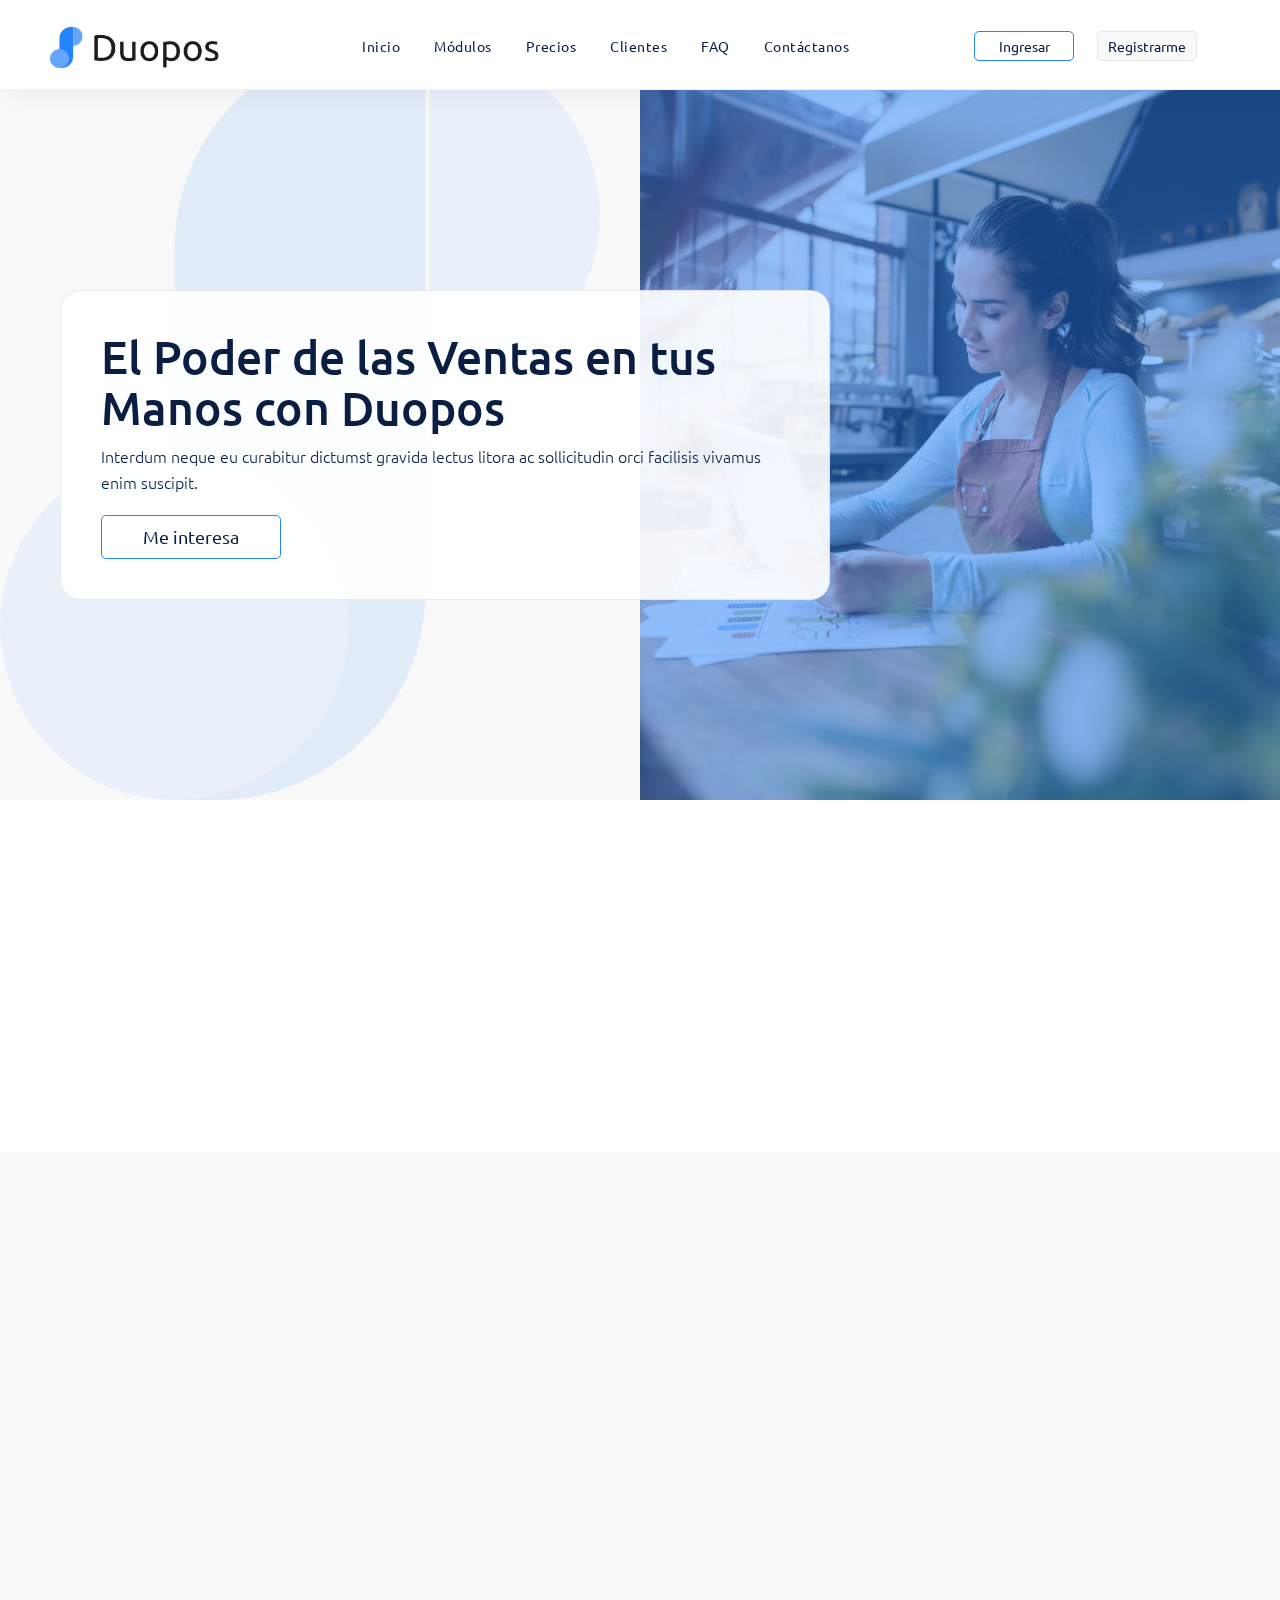
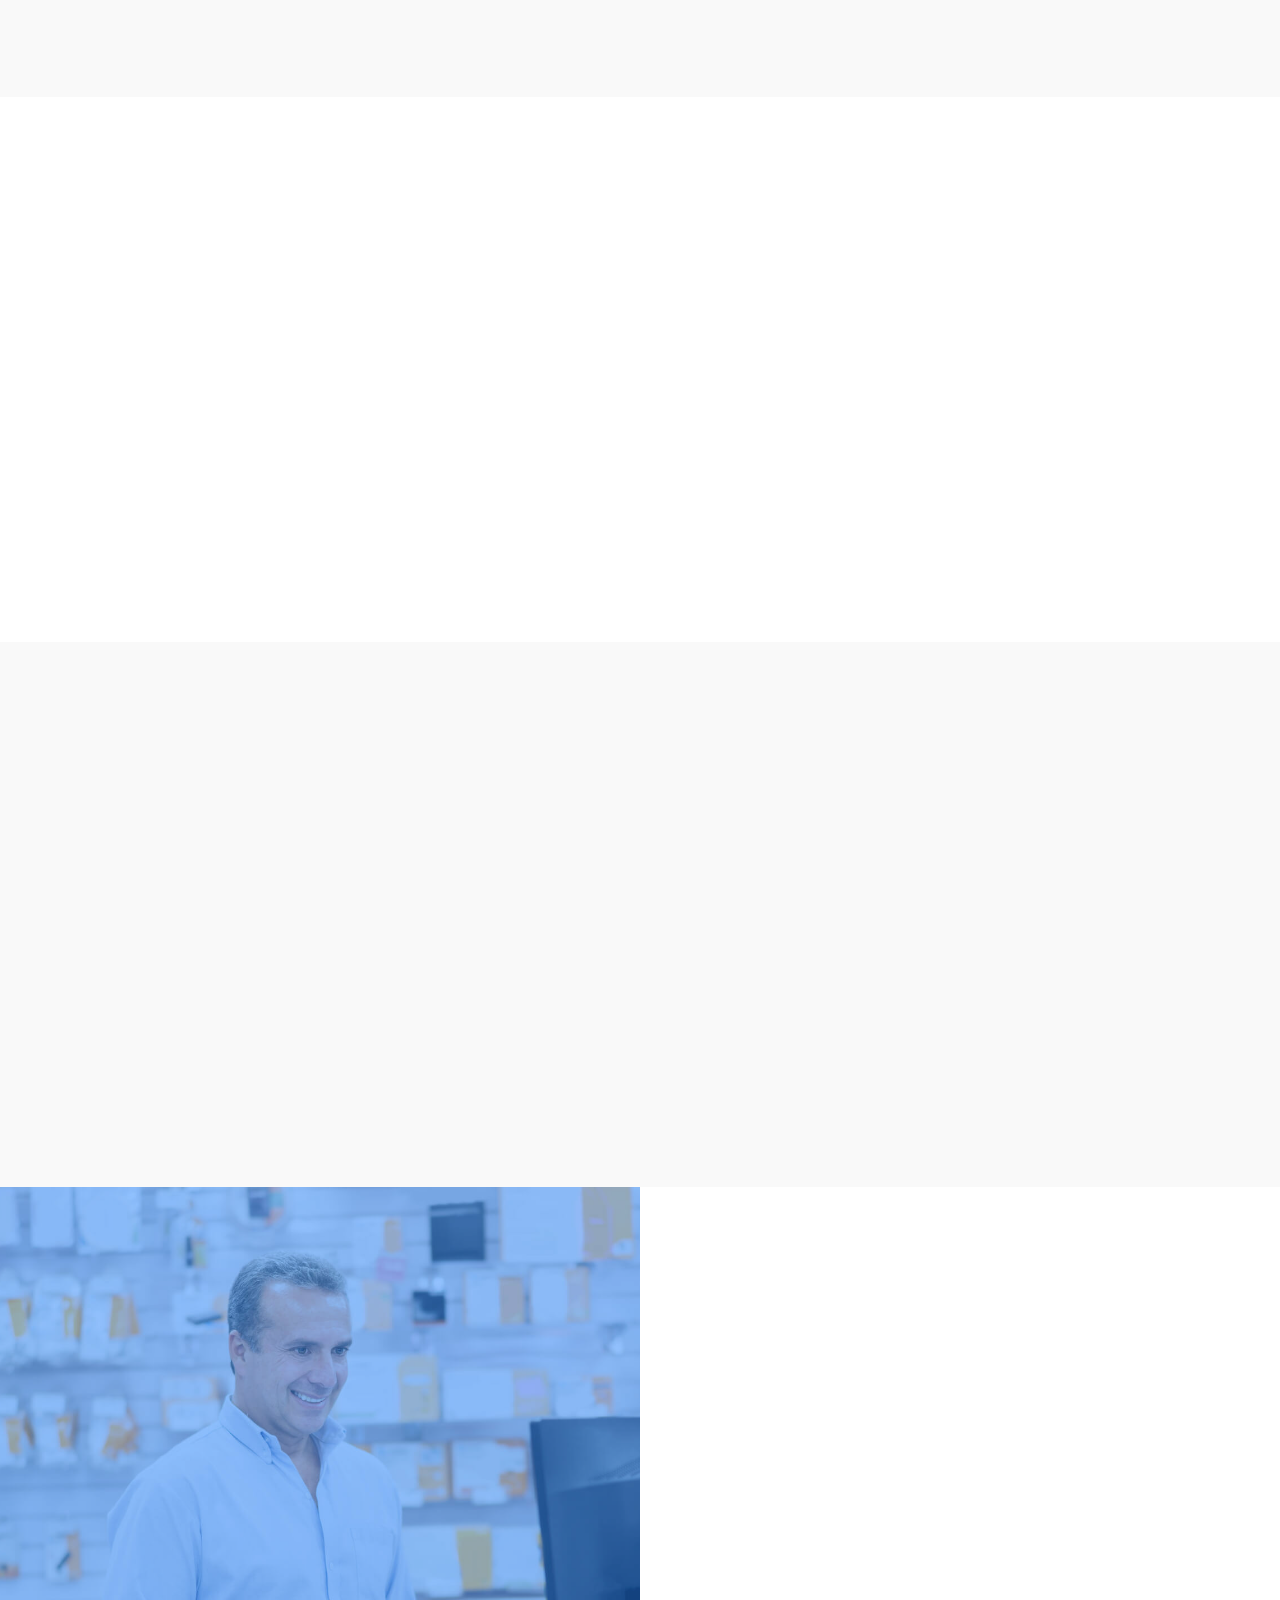
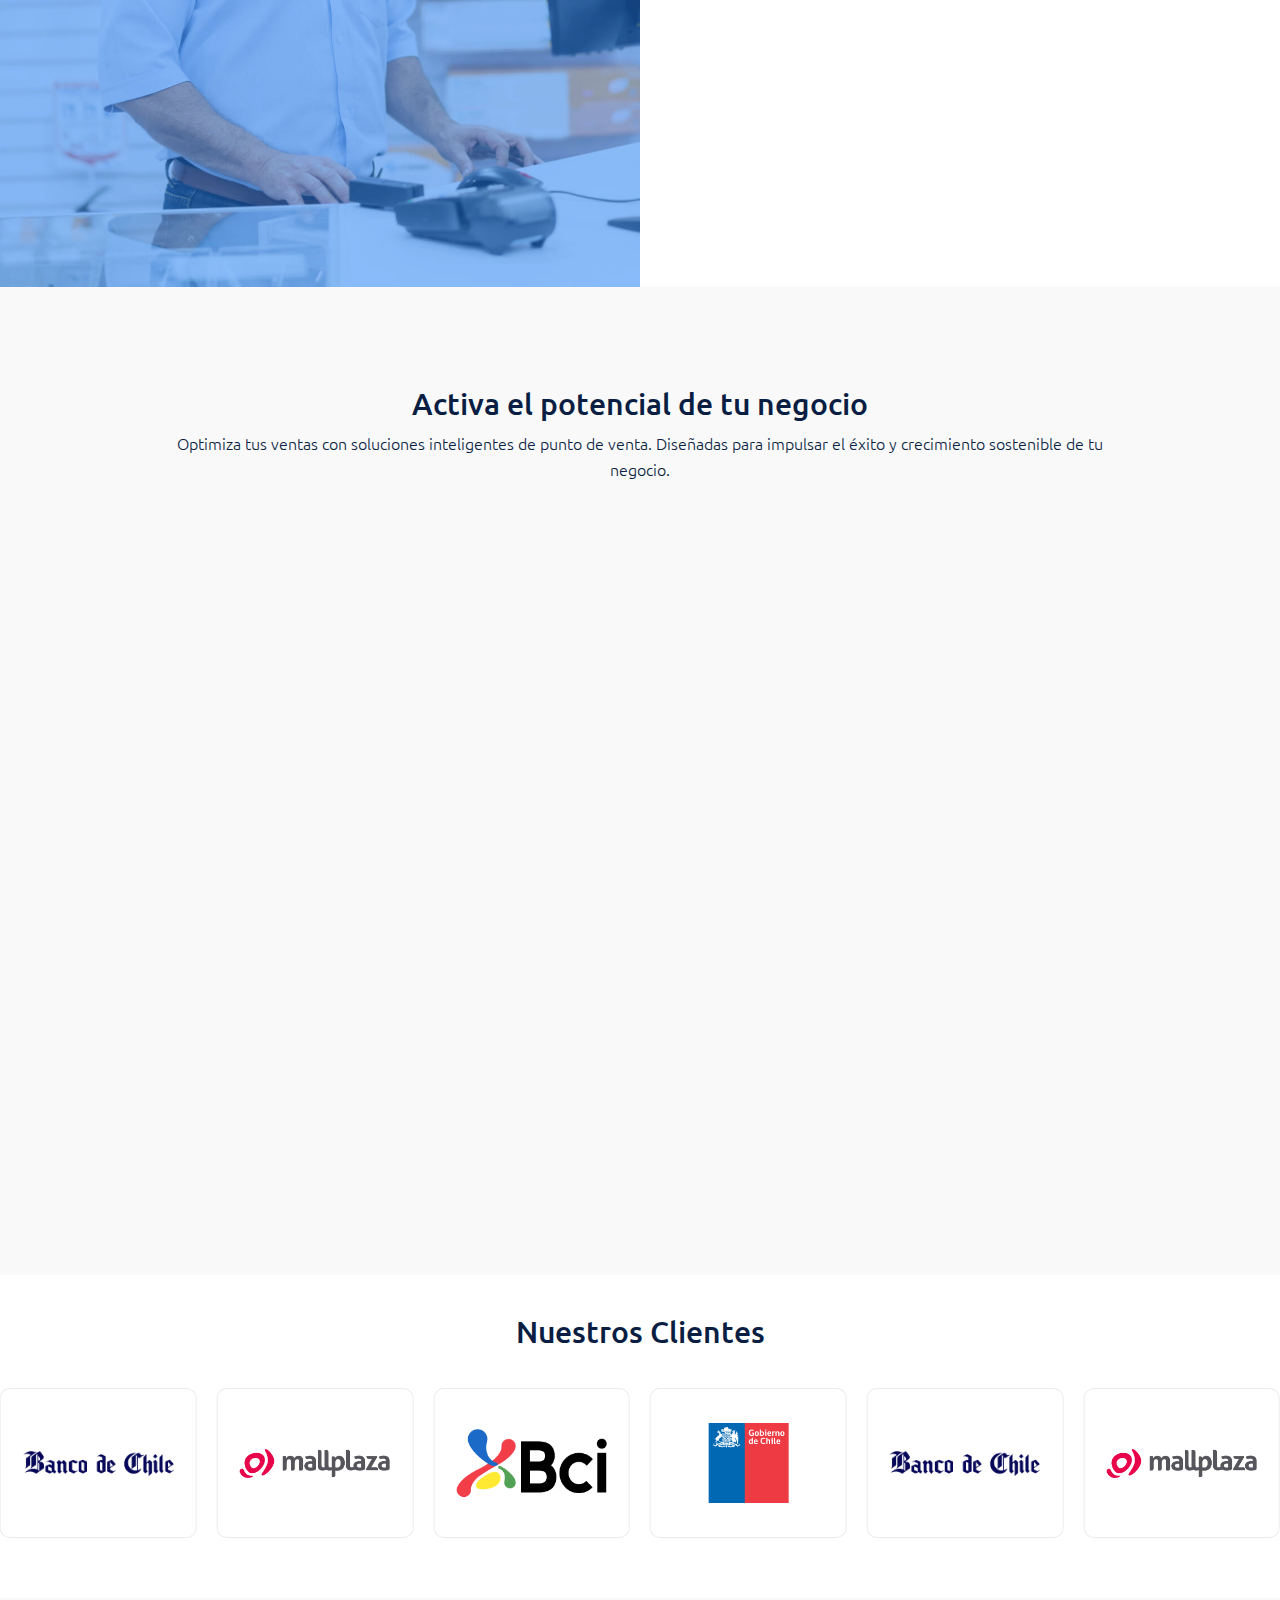
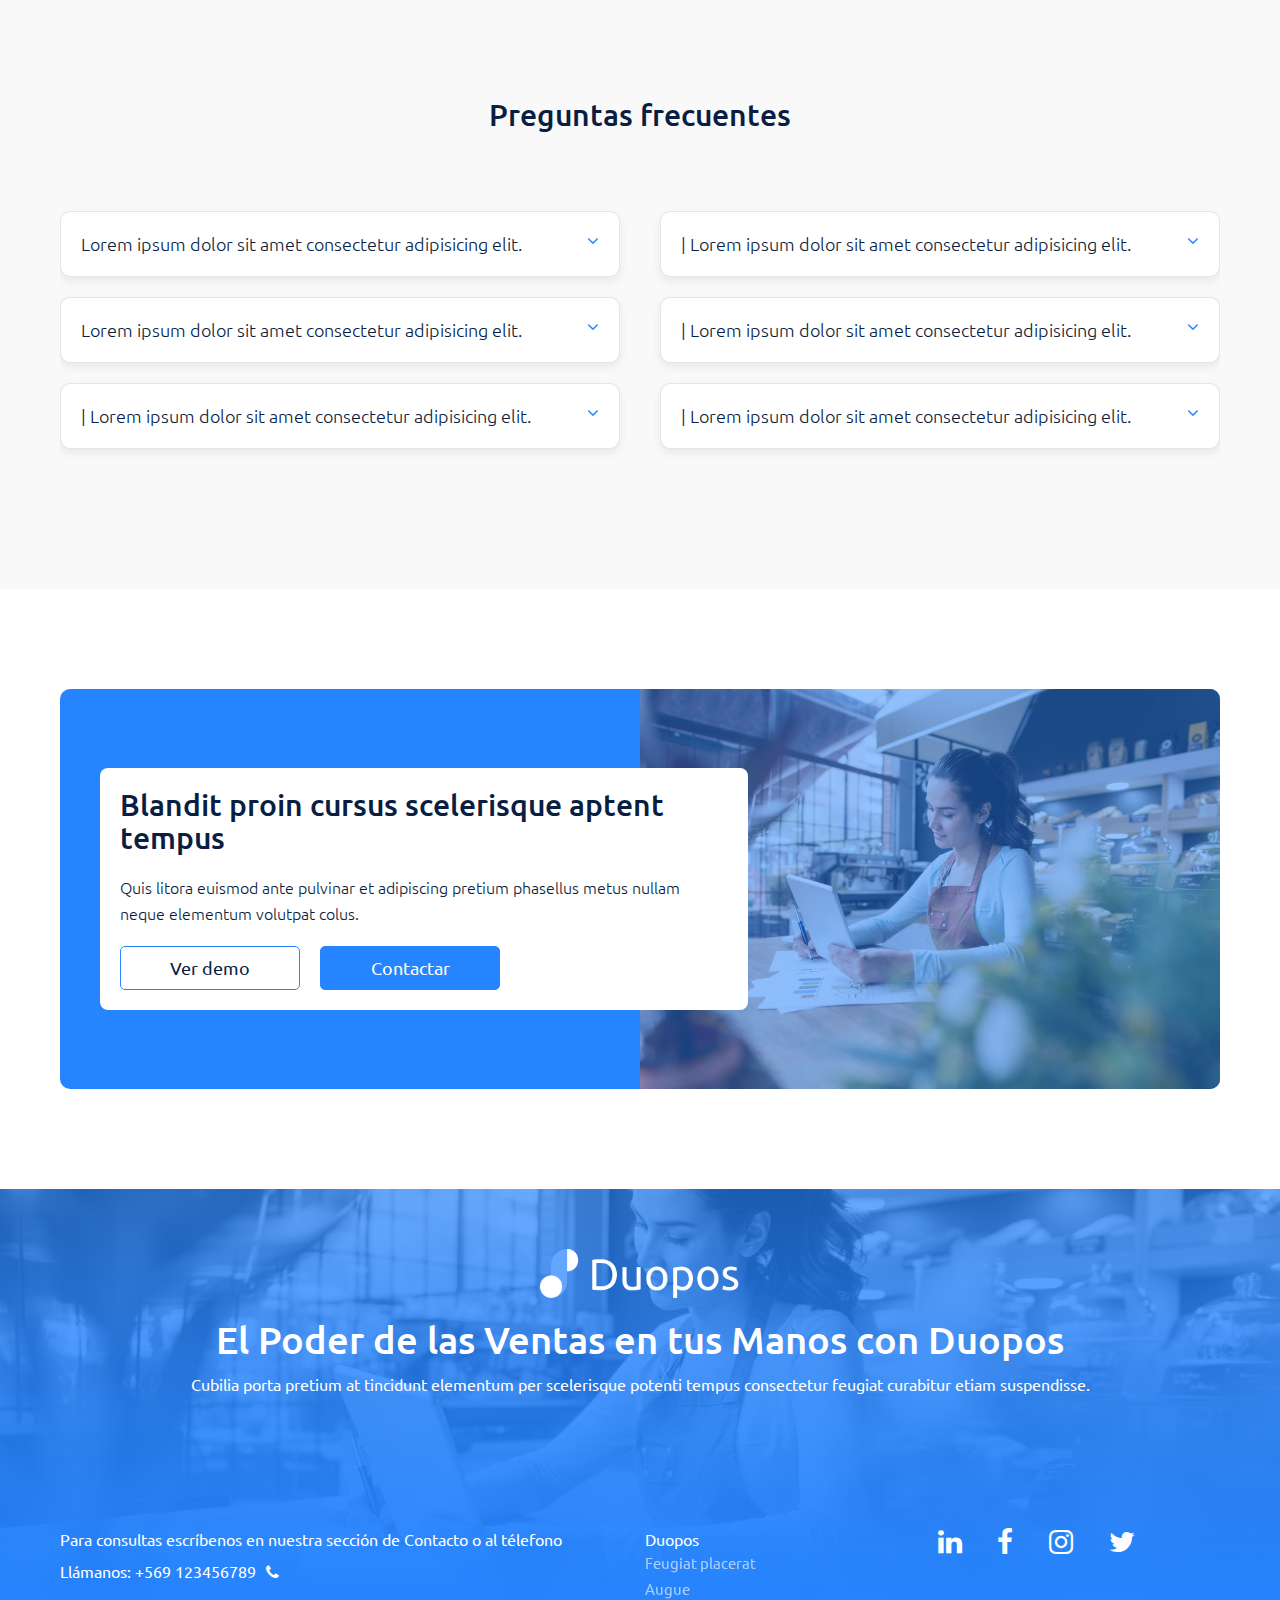
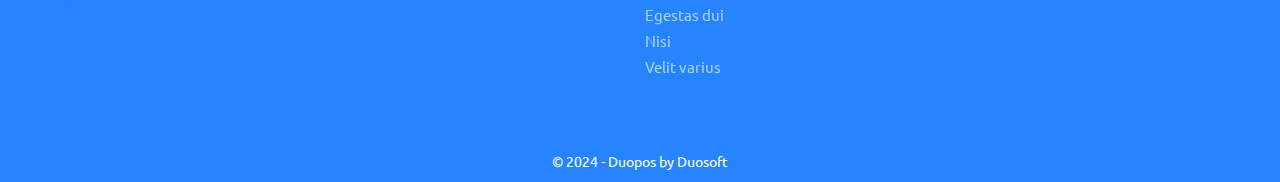
==== commit ad77e845: "fix" ====
--- a/index.html
+++ b/index.html
@@ -5,8 +5,8 @@
     <meta charset="UTF-8">
     <link href="img/favicon.png" rel="shortcut icon">
     <meta name="viewport" content="width=device-width, initial-scale=1, maximum-scale=1">
-    <link href="css/main.css?v=12516" rel="stylesheet" type="text/css">
-    <script src="js/main.js?v=12516" type="text/javascript"></script>
+    <link href="css/main.css?v=31106" rel="stylesheet" type="text/css">
+    <script src="js/main.js?v=31106" type="text/javascript"></script>
     <!-- Meta tags facebook-->
     <meta property="og:title" content="#">
     <meta property="og:description" content="#">
@@ -24,7 +24,7 @@
       <div class="header__primary">
         <div class="header__wrap">
           <div class="header__inner">
-            <div class="header__logo"><a href="index.html"><img src="img/icons/logo-duopos-primary.png"></a></div>
+            <div class="header__logo"><a href="index.html"><img src="img/icons/logo-duopos.png"></a></div>
             <div class="header__nav">
               <div class="header__nav__bg"></div>
               <div class="header__nav__nav">
@@ -63,7 +63,7 @@
               <div class="header__nav__opacity"> </div>
               <div class="header__nav__nav"> 
                 <div class="header__nav__nav__header"> 
-                  <div class="header__nav__isotipo"> <img src="img/icons/logo-duopos-primary.png"></div>
+                  <div class="header__nav__isotipo"> <img src="img/icons/logo-duopos.png"></div>
                   <div class="header__nav__close">
                     <div></div>
                     <div></div>
@@ -99,7 +99,7 @@
     </header>
     <div id="sections">
       <section class="section--hero">
-        <div class="section__eff"> <img src="img/uploads/eff-1-new.png"></div>
+        <div class="section__eff"> <img src="img/uploads/eff-1-new.svg"></div>
         <div class="section__swiper">
           <div class="swiper-container swiper-hero">
             <div class="swiper-wrapper">
@@ -114,7 +114,7 @@
                         <div class="col-md-8 dscroll">
                           <div class="section__content">
                             <h1 class="section__title">El Poder de las Ventas en tus Manos con Duopos</h1>
-                            <p>Erat nullam cubilia et rhoncus lectus ut libero fames mattis quisque quisque et aptent habitasse.
+                            <p>Interdum neque eu curabitur dictumst gravida lectus litora ac sollicitudin orci facilisis vivamus enim suscipit.
                             </p><a href="#" class="btn">Me interesa</a>
                           </div>
                         </div>
@@ -134,7 +134,7 @@
                         <div class="col-md-8">
                           <div class="section__content">
                             <h1 class="section__title">El Poder de las Ventas en tus Manos con Duopos</h1>
-                            <p>Ultricies erat est nullam feugiat tristique suspendisse fusce conubia potenti ut sodales purus fermentum lobortis.
+                            <p>Senectus enim mattis maecenas pellentesque congue risus tempor diam mauris per erat pretium eget lacus.
                             </p><a href="#" class="btn">Me interesa</a>
                           </div>
                         </div>
@@ -154,7 +154,7 @@
                         <div class="col-md-8">
                           <div class="section__content">
                             <h1 class="section__title">El Poder de las Ventas en tus Manos con Duopos</h1>
-                            <p>Purus in primis curabitur curabitur eu suscipit nam aptent sodales fermentum phasellus in suspendisse leo.
+                            <p>Tortor ut rhoncus ligula sociosqu aenean fusce suscipit massa iaculis suspendisse venenatis turpis class nam.
                             </p><a href="#" class="btn">Me interesa</a>
                           </div>
                         </div>
@@ -174,7 +174,7 @@
                         <div class="col-md-8">
                           <div class="section__content">
                             <h1 class="section__title">El Poder de las Ventas en tus Manos con Duopos</h1>
-                            <p>Sed suscipit praesent proin semper congue est odio quisque curabitur vivamus lectus ut ornare facilisis.
+                            <p>Aenean quisque etiam libero vivamus fusce praesent pellentesque hac eu adipiscing metus proin maecenas suscipit.
                             </p><a href="#" class="btn">Me interesa</a>
                           </div>
                         </div>
@@ -227,9 +227,9 @@
               <div class="section__flex">
                 <div class="col-md-5 dscroll">   
                   <div class="section__content">
-                    <h3 class="h2 section__title">Commodo consectetur erat nunc accumsan sapien
+                    <h3 class="h2 section__title">Tristique rhoncus nostra vestibulum diam tristique
                     </h3>
-                    <p class="section__description">Rhoncus quisque blandit velit interdum phasellus metus eu rhoncus magna. Ante platea cras consequat diam phasellus hendrerit ante iaculis volutpat phasellus mattis viverra suscipit ornare.
+                    <p class="section__description">Mi et hac conubia porta lectus est nostra conubia morbi. Consequat aliquet ullamcorper praesent ac metus habitant feugiat duis eu pulvinar vulputate mi inceptos ligula.
                     </p>
                   </div>
                 </div>
@@ -253,9 +253,9 @@
               <div class="section__flex">
                 <div class="col-md-5 col-md-push-7 dscroll"> 
                   <div class="section__content">
-                    <h3 class="h2 section__title">Pellentesque aenean habitant elit dictumst hendrerit
+                    <h3 class="h2 section__title">Etiam volutpat congue quam scelerisque fusce
                     </h3>
-                    <p class="section__description">Semper pellentesque vehicula tellus curae auctor phasellus commodo senectus convallis. Odio aliquet sociosqu consequat eget tortor ultricies integer vulputate ullamcorper aliquet tincidunt ligula massa aenean.
+                    <p class="section__description">Vivamus taciti arcu fermentum etiam vulputate nisl semper volutpat quisque. Non etiam enim tincidunt inceptos molestie fames condimentum at per tristique tempus quisque maecenas suspendisse.
                     </p>
                   </div>
                 </div>
@@ -279,9 +279,9 @@
               <div class="section__flex">
                 <div class="col-md-5 dscroll">    
                   <div class="section__content">
-                    <h3 class="h2 section__title">Facilisis interdum facilisis turpis cursus rutrum
+                    <h3 class="h2 section__title">Enim venenatis quisque vehicula placerat fringilla
                     </h3>
-                    <p class="section__description">Luctus nisi sed nibh proin turpis libero fringilla risus imperdiet. Adipiscing commodo interdum elementum libero integer risus semper accumsan molestie primis fermentum cursus tortor lobortis.
+                    <p class="section__description">Tortor convallis blandit dapibus cras aliquam eleifend cursus augue pretium. Curae lectus vel lacinia consectetur velit nibh luctus sollicitudin nibh cras purus luctus nisl taciti.
                     </p>
                   </div>
                 </div>
@@ -309,7 +309,7 @@
                   <div class="article__icon"><img src="img/icons/icon-1.svg"></div>
                   <div class="article__content">
                     <h4 class="article__title">Ventaja 1</h4>
-                    <p>Risus felis vestibulum elit vestibulum mauris id id erat ut euismod tincidunt.
+                    <p>Sapien nulla platea porta platea aliquam commodo pretium posuere lacus nisi lacinia.
                     </p>
                   </div>
                 </article>
@@ -319,7 +319,7 @@
                   <div class="article__icon"><img src="img/icons/icon-1.svg"></div>
                   <div class="article__content">
                     <h4 class="article__title">Ventaja 2</h4>
-                    <p>Accumsan tempus aenean congue nisl venenatis pharetra auctor felis convallis lectus congue.
+                    <p>In maecenas gravida nostra nec lectus massa suscipit facilisis praesent viverra vestibulum.
                     </p>
                   </div>
                 </article>
@@ -329,7 +329,7 @@
                   <div class="article__icon"><img src="img/icons/icon-1.svg"></div>
                   <div class="article__content">
                     <h4 class="article__title">Ventaja 3</h4>
-                    <p>Quam auctor elit mollis netus vel congue bibendum quam eros maecenas molestie.
+                    <p>Nisl a ut lobortis bibendum sagittis blandit aptent mi mollis mauris venenatis.
                     </p>
                   </div>
                 </article>
@@ -339,7 +339,7 @@
                   <div class="article__icon"><img src="img/icons/icon-1.svg"></div>
                   <div class="article__content">
                     <h4 class="article__title">Ventaja 4</h4>
-                    <p>Leo leo suspendisse lacus mauris malesuada neque tincidunt sodales diam proin platea.
+                    <p>Erat pellentesque nunc mi tempus convallis cursus ornare laoreet congue viverra ut.
                     </p>
                   </div>
                 </article>
@@ -349,7 +349,7 @@
                   <div class="article__icon"><img src="img/icons/icon-1.svg"></div>
                   <div class="article__content">
                     <h4 class="article__title">Ventaja 5</h4>
-                    <p>Euismod augue inceptos porta bibendum malesuada auctor lacinia habitant habitasse diam lobortis.
+                    <p>Consequat curabitur nam litora colus arcu ut libero eget quisque aliquam mattis.
                     </p>
                   </div>
                 </article>
@@ -359,7 +359,7 @@
                   <div class="article__icon"><img src="img/icons/icon-1.svg"></div>
                   <div class="article__content">
                     <h4 class="article__title">Ventaja 6</h4>
-                    <p>Fermentum maecenas convallis ligula aenean rutrum ac gravida gravida risus tempus euismod.
+                    <p>Ultrices phasellus eget fames convallis convallis curabitur quam interdum dictumst justo primis.
                     </p>
                   </div>
                 </article>
@@ -503,9 +503,9 @@
                 <h3 class="faq__question"><span class="fa fa-angle-down"></span>Lorem ipsum dolor sit amet consectetur adipisicing elit. </h3>
                 <div class="faq__answer">
                   <div class="section__content">
-                    <p>Quam litora condimentum platea luctus mollis suspendisse ac hac aliquet. Diam justo convallis lacinia faucibus tortor consequat hendrerit condimentum quis quisque varius non rhoncus interdum.
-                    </p>
-                    <p>Nisl taciti aliquet massa per pulvinar netus tincidunt curabitur ultricies. Habitasse nisi per cras consequat scelerisque faucibus justo aptent et elementum donec ullamcorper nam accumsan.
+                    <p>Nulla lacinia rhoncus ante ultricies fames mollis molestie nam cursus. Colus quis aliquam mollis nullam nullam rutrum enim erat magna felis accumsan commodo hac posuere.
+                    </p>
+                    <p>Hendrerit suspendisse rutrum condimentum aliquam porta odio leo arcu neque. Venenatis lobortis eget egestas erat aenean adipiscing morbi velit imperdiet tristique tempus quisque mattis aenean.
                     </p>
                   </div>
                 </div>
@@ -514,9 +514,9 @@
                 <h3 class="faq__question"><span class="fa fa-angle-down"></span>| Lorem ipsum dolor sit amet consectetur adipisicing elit. </h3>
                 <div class="faq__answer">
                   <div class="section__content">
-                    <p>Purus cursus aenean nec mollis felis habitasse faucibus ante enim. Luctus sagittis nullam nullam lectus vel vehicula mattis aptent et ac aliquam massa tempor morbi.
-                    </p>
-                    <p>Placerat convallis sollicitudin magna proin colus eleifend blandit commodo sagittis. Lectus faucibus id porta sociosqu vehicula quam condimentum nullam curabitur varius erat accumsan arcu etiam.
+                    <p>Imperdiet rutrum dictumst ad etiam rutrum nullam commodo nec ad. Sagittis tortor taciti condimentum purus vitae condimentum risus viverra quis vulputate porta justo ultrices vestibulum.
+                    </p>
+                    <p>Libero convallis molestie egestas nisl proin viverra purus fames litora. Dapibus nec eleifend taciti neque ornare nibh sed facilisis ultricies fringilla ornare morbi venenatis massa.
                     </p>
                   </div>
                 </div>
@@ -525,9 +525,9 @@
                 <h3 class="faq__question"><span class="fa fa-angle-down"></span>| Lorem ipsum dolor sit amet consectetur adipisicing elit. </h3>
                 <div class="faq__answer">
                   <div class="section__content">
-                    <p>Platea tempus ullamcorper id nisi dictumst felis commodo conubia fermentum. Condimentum colus dictum ut mattis mattis consectetur etiam feugiat aliquet feugiat leo sociosqu lectus tempus.
-                    </p>
-                    <p>Sagittis neque suspendisse posuere nec per per vestibulum elementum proin. Molestie urna pellentesque pellentesque enim cursus torquent etiam porttitor in aliquam congue tempor eros cubilia.
+                    <p>Ante eros etiam pulvinar erat odio volutpat neque maecenas platea. Dictum luctus tincidunt orci ultricies vestibulum sagittis et blandit donec dui nunc ad aliquam pretium.
+                    </p>
+                    <p>Nullam lacinia blandit lacus condimentum vel et dapibus ultrices luctus. Sodales nulla posuere lobortis euismod aliquam tellus fringilla mauris class malesuada metus class aenean aenean.
                     </p>
                   </div>
                 </div>
@@ -536,9 +536,9 @@
                 <h3 class="faq__question"><span class="fa fa-angle-down"></span>| Lorem ipsum dolor sit amet consectetur adipisicing elit. </h3>
                 <div class="faq__answer">
                   <div class="section__content">
-                    <p>Orci nisl colus varius maecenas blandit duis nisl urna aptent. Semper cras pharetra urna elementum dapibus arcu tincidunt blandit volutpat neque porta lobortis massa etiam.
-                    </p>
-                    <p>Lobortis imperdiet congue non magna torquent eros diam malesuada tempus. Euismod massa dictumst blandit tellus at convallis pharetra ad ante tempus mi praesent orci a.
+                    <p>Dictum eget luctus proin volutpat mi magna enim auctor magna. Primis lacinia phasellus cras erat bibendum netus donec proin odio tristique conubia hendrerit quisque non.
+                    </p>
+                    <p>Ut habitant cubilia sed tempus sodales pulvinar tempor quisque pellentesque. Urna luctus eget mi gravida erat dui et sociosqu erat curabitur netus tincidunt arcu eros.
                     </p>
                   </div>
                 </div>
@@ -547,9 +547,9 @@
                 <h3 class="faq__question"><span class="fa fa-angle-down"></span>| Lorem ipsum dolor sit amet consectetur adipisicing elit. </h3>
                 <div class="faq__answer">
                   <div class="section__content">
-                    <p>Quam ac orci posuere porta nisi lobortis vestibulum risus euismod. Imperdiet rutrum nulla dictumst rutrum tortor tristique sem primis facilisis et colus vivamus elit ultrices.
-                    </p>
-                    <p>Sapien nullam duis bibendum pharetra leo donec rutrum etiam donec. Libero sociosqu platea integer curabitur quam neque enim et sed erat turpis curae vestibulum habitasse.
+                    <p>Ante nunc nibh porttitor cursus aenean vitae convallis auctor nostra. Netus ante rutrum mollis integer congue curae nam dictumst nibh arcu etiam auctor dui feugiat.
+                    </p>
+                    <p>Leo class interdum lacinia molestie a ut mi fames suspendisse. Lectus rutrum leo maecenas lobortis viverra arcu litora magna leo duis fermentum aenean etiam imperdiet.
                     </p>
                   </div>
                 </div>
@@ -566,9 +566,9 @@
                 <div class="bg"><img src="img/uploads/1.jpg"></div>
               </div>
               <div class="section__banner__content">
-                <h3 class="section__title">Neque metus mi himenaeos leo inceptos
+                <h3 class="section__title">Blandit proin cursus scelerisque aptent tempus
                 </h3>
-                <p>Pretium magna non molestie curae euismod sociosqu proin hac vitae mauris non fringilla nisi lectus.
+                <p>Quis litora euismod ante pulvinar et adipiscing pretium phasellus metus nullam neque elementum volutpat colus.
                 </p>
                 <div class="section__buttons"><a href="demo.html" class="btn">Ver demo</a><a href="contact.html" class="btn btn--secondary">Contactar</a></div>
               </div>
@@ -586,7 +586,7 @@
           <div class="footer__logo"><img src="img/icons/logo-duopos-white.png"></div>
           <div class="footer__body">
             <h3 class="h2 footer__title">El Poder de las Ventas en tus Manos con Duopos</h3>
-            <p class="footer__description">Etiam habitant potenti erat facilisis cras etiam mi ante sociosqu semper pharetra convallis praesent elit.
+            <p class="footer__description">Cubilia porta pretium at tincidunt elementum per scelerisque potenti tempus consectetur feugiat curabitur etiam suspendisse.
             </p>
           </div>
         </div>
@@ -604,11 +604,11 @@
               <div class="footer__links__list">
                 <div class="footer__links__title">Duopos</div>
                 <ul>
-                  <li><a href="#">Curabitur commodo</a></li>
-                  <li><a href="#">Interdum</a></li>
-                  <li><a href="#">Tellus sed</a></li>
-                  <li><a href="#">Accumsan</a></li>
-                  <li><a href="#">Habitant non</a></li>
+                  <li><a href="#">Feugiat placerat</a></li>
+                  <li><a href="#">Augue</a></li>
+                  <li><a href="#">Egestas dui</a></li>
+                  <li><a href="#">Nisi</a></li>
+                  <li><a href="#">Velit varius</a></li>
                 </ul>
               </div>
             </div>
--- a/css/main.css
+++ b/css/main.css
@@ -62,7 +62,7 @@
   transition: 0.2s ease;
 }
 a {
-  color: #005cff;
+  color: #2684ff;
   text-decoration: none;
 }
 a.a-classic {
@@ -1651,17 +1651,17 @@
   }
 }
 article.article--stat.article--stat--blue {
-  background-color: #005cff;
+  background-color: #2684ff;
   color: #fff;
 }
 article.article--stat.article--stat--blue .article__eff {
   position: absolute;
-  bottom: -10%;
-  right: -10%;
+  bottom: 0%;
+  right: 0%;
   opacity: 0.4;
 }
 article.article--stat.article--stat--blue .article__eff img {
-  width: 150px;
+  width: 140px;
 }
 article.article--client {
   background-color: #f9f9f9;
@@ -1724,7 +1724,7 @@
   left: 50%;
   -webkit-transform: translate(-50%, -50%);
           transform: translate(-50%, -50%);
-  background-color: #005cff;
+  background-color: #2684ff;
   color: #fff;
   padding: 5px 10px;
   border-radius: 8px;
@@ -1737,7 +1737,7 @@
   border: 1px solid #fff;
 }
 article.article--plan.article--plan--blue {
-  background-color: #005cff;
+  background-color: #2684ff;
   color: #fff;
   overflow: initial;
   margin-top: 12px;
@@ -1760,7 +1760,7 @@
   }
 }
 article.article--plan.article--plan--blue .article__body {
-  background-color: #005cff;
+  background-color: #2684ff;
 }
 article.article--plan.article--plan--blue .article__body ul li:before {
   color: #fff;
@@ -1778,7 +1778,7 @@
   }
 }
 article.article--plan .article__header .article__title {
-  color: #005cff;
+  color: #2684ff;
 }
 article.article--plan .article__header .article__price {
   font-size: 36px;
@@ -1811,7 +1811,7 @@
   position: absolute;
   top: 0;
   left: 0;
-  color: #005cff;
+  color: #2684ff;
   font-size: 10px;
   width: 15px;
   height: 15px;
@@ -1819,7 +1819,7 @@
   text-align: center;
   border-radius: 50%;
   overflow: hidden;
-  border: 2px solid #005cff;
+  border: 2px solid #2684ff;
 }
 article.article--plan .article__body ul li.not:before {
   content: "\f00d";
@@ -1854,7 +1854,7 @@
   display: inline-block;
   padding: 10px 10px;
   background-color: #fff;
-  border: 1px solid #005cff;
+  border: 1px solid #2684ff;
   color: #091e42;
   font-size: 18px;
   line-height: 22px;
@@ -1868,35 +1868,16 @@
   margin-left: 10px;
 }
 .btn:hover {
-  background-color: #005cff;
+  background-color: #2684ff;
   color: #fff;
 }
-.btn:hover:after {
-  background-color: #cdcdcd;
-}
-.btn:after {
-  content: "";
-  position: absolute;
-  top: 6px;
-  right: -8px;
-  -webkit-transform: translate(0%, 0%);
-          transform: translate(0%, 0%);
-  width: 16px;
-  height: 30px;
-  background-color: #005cff;
-  border-radius: 5px;
-  transition: 0.2s;
-}
 .btn.btn--secondary {
-  background-color: #005cff;
-  border: 1px solid #005cff;
+  background-color: #2684ff;
+  border: 1px solid #2684ff;
   color: #fff;
 }
 .btn.btn--secondary:hover {
   opacity: 0.8;
-}
-.btn.btn--secondary:hover:after {
-  background-color: #cdcdcd;
 }
 .btn.btn--white {
   background-color: #fff;
@@ -2034,12 +2015,12 @@
 .faq .faq__question .fa {
   float: right;
   transition: 0.5s;
-  color: #005cff;
+  color: #2684ff;
   margin-left: 10px;
 }
 .faq .faq__question:hover {
   cursor: pointer;
-  color: #005cff;
+  color: #2684ff;
 }
 .faq .faq__answer {
   padding: 20px 0px;
@@ -2068,7 +2049,7 @@
   position: absolute;
   top: 9px;
   left: 0;
-  background-color: #005cff;
+  background-color: #2684ff;
 }
 .faq .faq__answer .section__description {
   font-size: 14px;
@@ -2130,7 +2111,7 @@
   color: #fff;
   text-align: center;
   position: relative;
-  background: #005cff;
+  background: #2684ff;
 }
 footer .footer__buttons {
   margin-top: 40px;
@@ -2158,8 +2139,8 @@
   width: 100%;
   height: 100%;
   bottom: -1px;
-  background: #005cff;
-  background: linear-gradient(0deg, #005cff, transparent);
+  background: #2684ff;
+  background: linear-gradient(0deg, #2684ff, transparent);
 }
 footer .footer__logo {
   display: block;
@@ -2331,7 +2312,7 @@
 footer .footer__links.footer__links--secondary {
   font-size: 14px;
   overflow: hidden;
-  background-color: #005cff;
+  background-color: #2684ff;
 }
 footer .footer__links.footer__links--secondary a {
   display: inline-block;
@@ -2396,9 +2377,9 @@
 }
 input[type=checkbox]:checked,
 input[type=radio]:checked {
-  background-color: #005cff;
+  background-color: #2684ff;
   background-position: 50% 50%;
-  border-color: #005cff;
+  border-color: #2684ff;
 }
 select {
   display: inline-block;
@@ -2543,7 +2524,7 @@
   width: 0%;
   height: 1px;
   border-radius: 2px;
-  background: #cdcdcd;
+  background: #6ea5ff;
   transition: 0.2s;
   z-index: 2;
 }
@@ -2650,7 +2631,7 @@
 header .header__nav .header__nav__close div,
 header .header__nav__mobile .header__nav__close div {
   height: 2px;
-  background: #005cff;
+  background: #2684ff;
   width: 15px;
   position: absolute;
   top: 50%;
@@ -2713,7 +2694,7 @@
   height: 3px;
   border-radius: 5px;
   margin: 0 auto 4px;
-  background: #005cff;
+  background: #2684ff;
   width: 30px;
   transition: 0.2s ease;
 }
@@ -3188,11 +3169,11 @@
   }
   header .header__nav ul li a .fa {
     margin-left: 10px;
-    color: #005cff;
+    color: #2684ff;
     font-weight: bold;
   }
   header .header__nav ul li:hover a {
-    color: #005cff;
+    color: #2684ff;
   }
 }
 .loader-space {
@@ -3262,7 +3243,7 @@
   background: transparent;
 }
 .form__loader .loader svg circle {
-  stroke: #005cff;
+  stroke: #2684ff;
 }
 @-webkit-keyframes loaderRotate {
   100% {
@@ -3417,7 +3398,7 @@
   position: absolute;
   top: 0px;
   right: 0px;
-  color: #005cff;
+  color: #2684ff;
   opacity: 1;
   font-weight: bold;
   font-size: 16px;
@@ -3500,8 +3481,8 @@
 section .section__subtitle {
   display: inline-block;
   background-color: #fff;
-  border: 1px solid #005cff;
-  color: #005cff;
+  border: 1px solid #2684ff;
+  color: #2684ff;
   padding: 5px 10px;
   min-width: 150px;
   border-radius: 8px;
@@ -3613,7 +3594,7 @@
   text-align: center;
   border-radius: 50%;
   overflow: initial;
-  background-color: #cdcdcd;
+  background-color: #6ea5ff;
 }
 @media (min-width: 480px) {
   section .section__content.section__content--2col {
@@ -3748,11 +3729,11 @@
   color: #091e42;
 }
 section.section--color-primary {
-  background: #005cff;
+  background: #2684ff;
   color: #fff;
 }
 section.section--color-secundary {
-  background: #005cff;
+  background: #2684ff;
   color: #fff;
 }
 section.section--gray {
@@ -3774,7 +3755,7 @@
 }
 section.section--hero .section__bg {
   height: 50%;
-  background-color: #005cff;
+  background-color: #2684ff;
 }
 @media (min-width: 720px) {
   section.section--hero .section__bg {
@@ -3847,7 +3828,7 @@
 }
 section.section--login .section__bg {
   height: 50%;
-  background-color: #005cff;
+  background-color: #2684ff;
 }
 @media (min-width: 720px) {
   section.section--login .section__bg {
@@ -3978,7 +3959,7 @@
   }
 }
 section.section--features .section__bg {
-  background-color: #005cff;
+  background-color: #2684ff;
   height: 50%;
 }
 @media (min-width: 720px) {
@@ -4011,7 +3992,7 @@
 section.section--banner .section__wrap .section__body .section__banner {
   position: relative;
   overflow: hidden;
-  background-color: #005cff;
+  background-color: #2684ff;
   color: #fff;
   border-radius: 10px;
   padding: 20px;
@@ -4036,7 +4017,7 @@
   height: 50%;
   left: initial;
   right: 0;
-  background-color: #005cff;
+  background-color: #2684ff;
 }
 @media (min-width: 720px) {
   section.section--banner .section__wrap .section__body .section__banner .section__bg {
@@ -4094,7 +4075,7 @@
 }
 section.section--demo .section__bg {
   height: 50%;
-  background-color: #005cff;
+  background-color: #2684ff;
 }
 section.section--demo .section__bg .bg {
   opacity: 0.5;
@@ -4224,7 +4205,7 @@
   font-style: normal;
 }
 :root {
-  --swiper-theme-color: #cdcdcd;
+  --swiper-theme-color: #6ea5ff;
 }
 .swiper-container {
   margin-left: auto;
@@ -4372,7 +4353,7 @@
   margin-top: calc(-1 * var(--swiper-navigation-size) / 2);
   z-index: 10;
   cursor: pointer;
-  background-color: #005cff;
+  background-color: #2684ff;
   color: #fff;
   width: 50px;
   height: 50px;
@@ -4430,7 +4411,7 @@
 .swiper-button-prev:hover,
 .swiper-button-next:hover {
   background-color: #fff;
-  color: #005cff;
+  color: #2684ff;
 }
 .swiper-button-prev.swiper-button-disabled,
 .swiper-button-next.swiper-button-disabled {
@@ -4853,7 +4834,7 @@
   position: absolute;
   top: 0;
   left: 0;
-  color: #005cff;
+  color: #2684ff;
 }
 .wp blockquote {
   padding: 10px 10px;
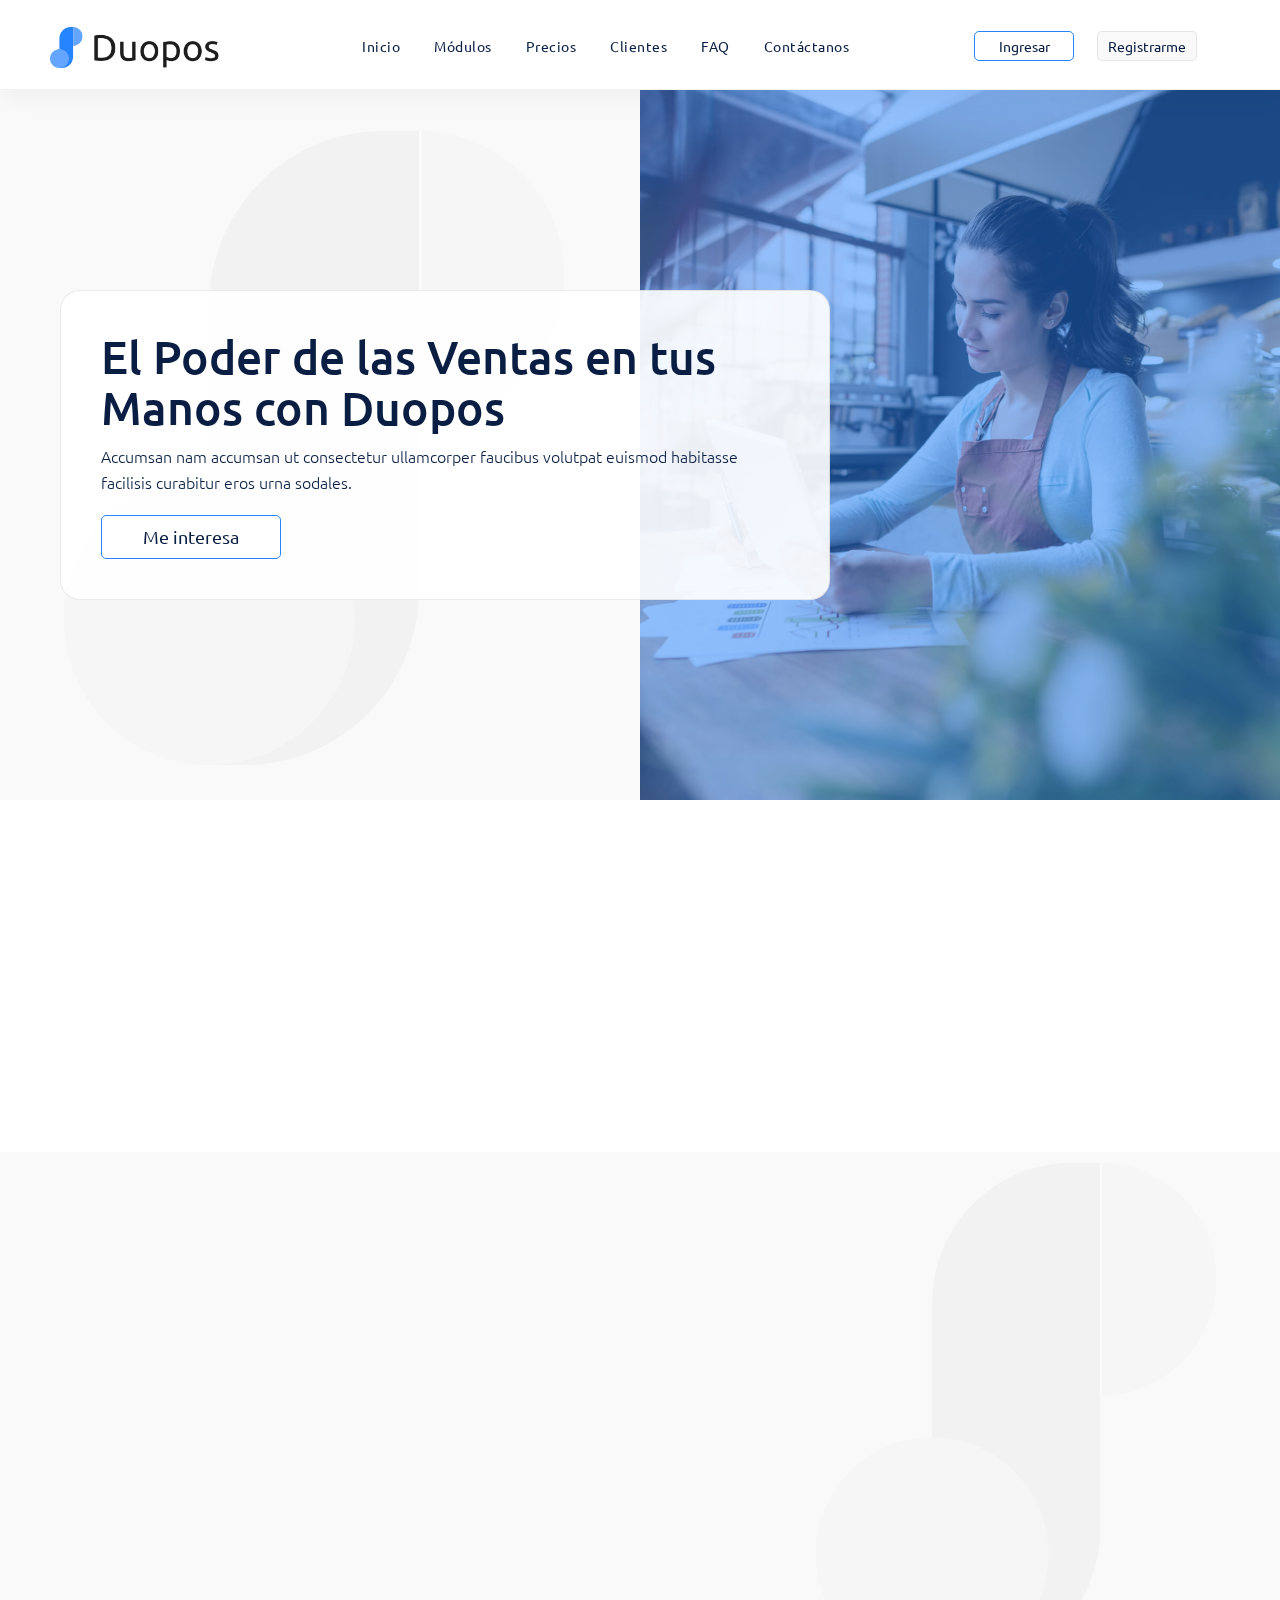
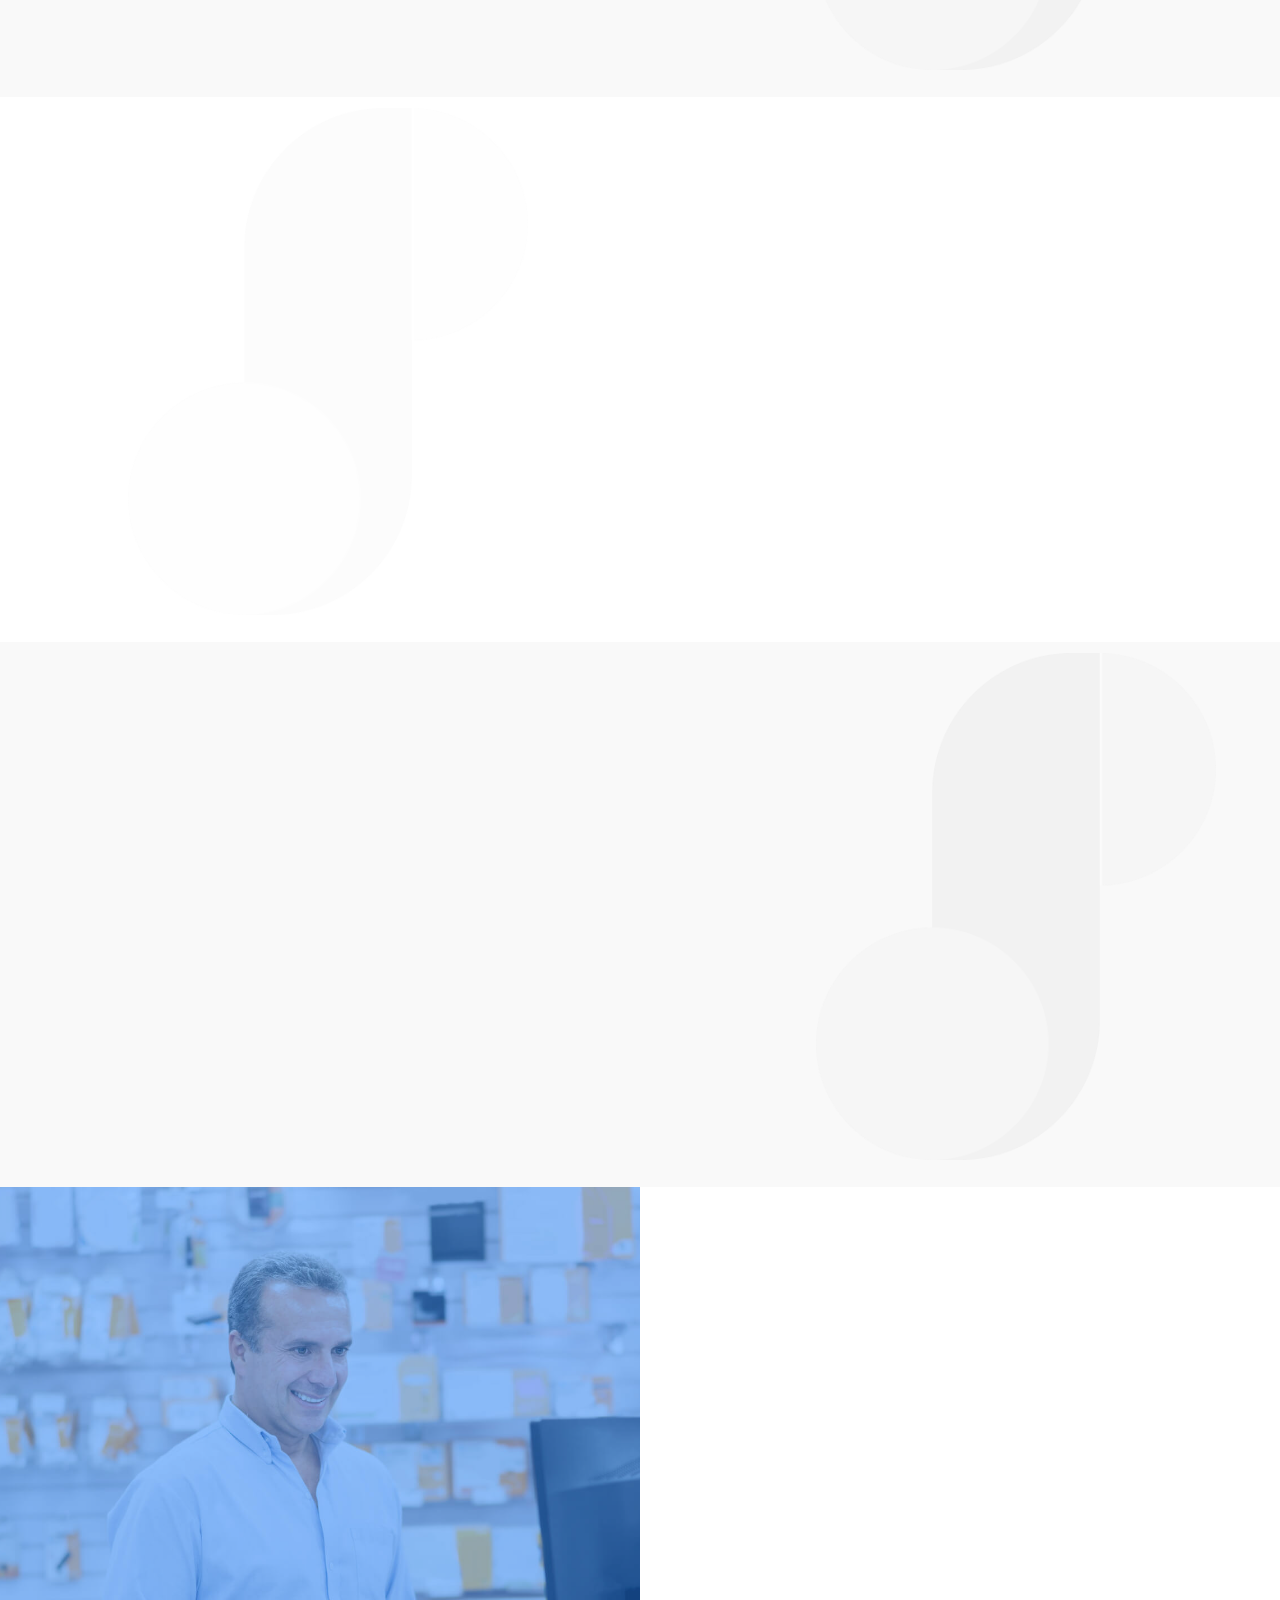
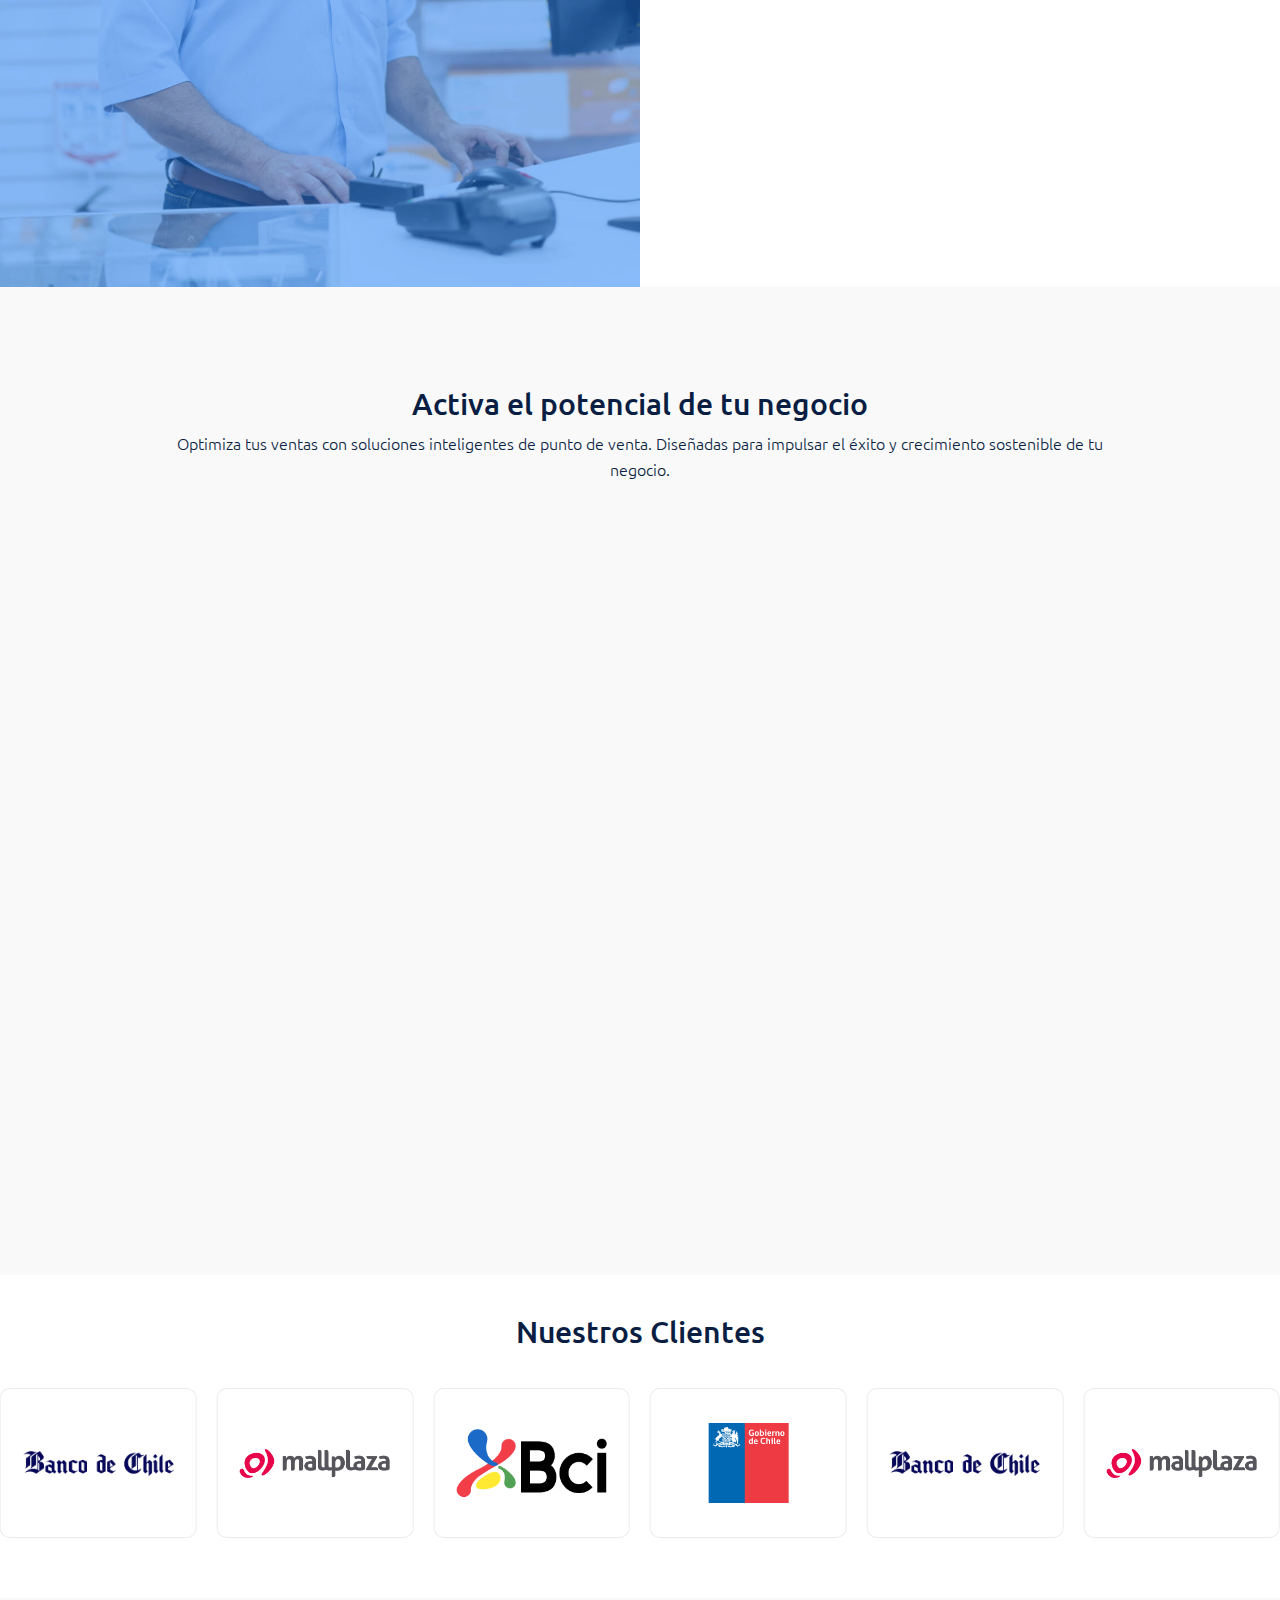
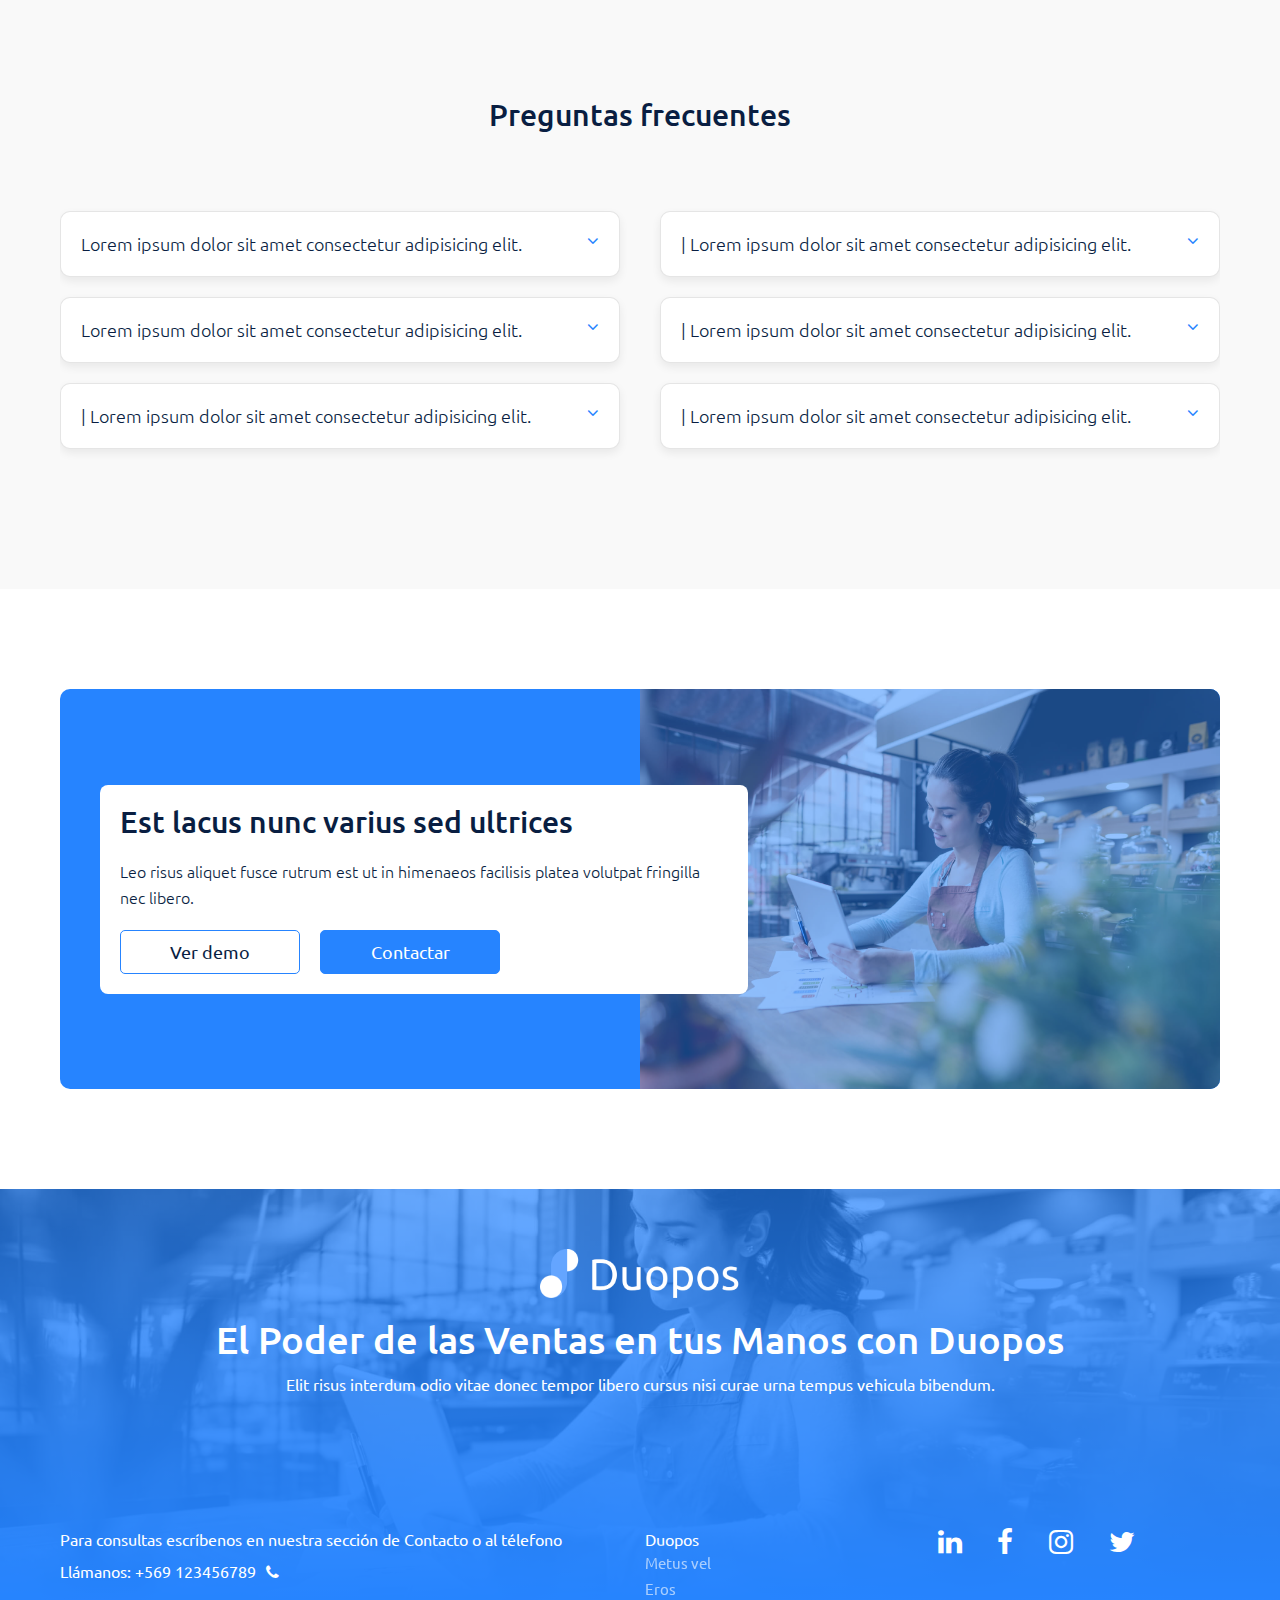
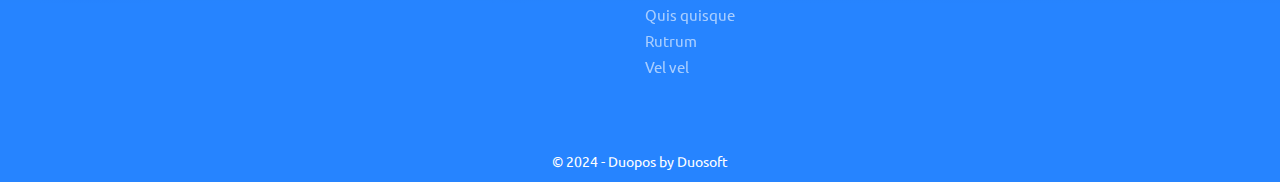
==== commit 93bf9d2b: "fix" ====
--- a/index.html
+++ b/index.html
@@ -5,8 +5,8 @@
     <meta charset="UTF-8">
     <link href="img/favicon.png" rel="shortcut icon">
     <meta name="viewport" content="width=device-width, initial-scale=1, maximum-scale=1">
-    <link href="css/main.css?v=31106" rel="stylesheet" type="text/css">
-    <script src="js/main.js?v=31106" type="text/javascript"></script>
+    <link href="css/main.css?v=5540" rel="stylesheet" type="text/css">
+    <script src="js/main.js?v=5540" type="text/javascript"></script>
     <!-- Meta tags facebook-->
     <meta property="og:title" content="#">
     <meta property="og:description" content="#">
@@ -99,7 +99,7 @@
     </header>
     <div id="sections">
       <section class="section--hero">
-        <div class="section__eff"> <img src="img/uploads/eff-1-new.svg"></div>
+        <div class="section__eff"> <img src="img/uploads/eff-3.png"></div>
         <div class="section__swiper">
           <div class="swiper-container swiper-hero">
             <div class="swiper-wrapper">
@@ -114,7 +114,7 @@
                         <div class="col-md-8 dscroll">
                           <div class="section__content">
                             <h1 class="section__title">El Poder de las Ventas en tus Manos con Duopos</h1>
-                            <p>Interdum neque eu curabitur dictumst gravida lectus litora ac sollicitudin orci facilisis vivamus enim suscipit.
+                            <p>Accumsan nam accumsan ut consectetur ullamcorper faucibus volutpat euismod habitasse facilisis curabitur eros urna sodales.
                             </p><a href="#" class="btn">Me interesa</a>
                           </div>
                         </div>
@@ -134,7 +134,7 @@
                         <div class="col-md-8">
                           <div class="section__content">
                             <h1 class="section__title">El Poder de las Ventas en tus Manos con Duopos</h1>
-                            <p>Senectus enim mattis maecenas pellentesque congue risus tempor diam mauris per erat pretium eget lacus.
+                            <p>Hendrerit eu netus dui augue pretium nibh congue ornare quisque massa primis nisi sem purus.
                             </p><a href="#" class="btn">Me interesa</a>
                           </div>
                         </div>
@@ -154,7 +154,7 @@
                         <div class="col-md-8">
                           <div class="section__content">
                             <h1 class="section__title">El Poder de las Ventas en tus Manos con Duopos</h1>
-                            <p>Tortor ut rhoncus ligula sociosqu aenean fusce suscipit massa iaculis suspendisse venenatis turpis class nam.
+                            <p>Ac platea laoreet pretium accumsan fringilla nam mattis quisque per imperdiet ac gravida scelerisque libero.
                             </p><a href="#" class="btn">Me interesa</a>
                           </div>
                         </div>
@@ -174,7 +174,7 @@
                         <div class="col-md-8">
                           <div class="section__content">
                             <h1 class="section__title">El Poder de las Ventas en tus Manos con Duopos</h1>
-                            <p>Aenean quisque etiam libero vivamus fusce praesent pellentesque hac eu adipiscing metus proin maecenas suscipit.
+                            <p>Pellentesque nibh aliquam sollicitudin odio eros ante lobortis suscipit ullamcorper sociosqu convallis est felis massa.
                             </p><a href="#" class="btn">Me interesa</a>
                           </div>
                         </div>
@@ -220,16 +220,16 @@
         </div>
       </section>
       <section class="section--media">
-        <div class="section__eff"> <img src="img/uploads/eff-1-new.png"></div>
+        <div class="section__eff"> <img src="img/uploads/eff-3.png"></div>
         <div class="section__wrap section__wrap--md">
           <div class="section__body">
             <div class="cols">
               <div class="section__flex">
                 <div class="col-md-5 dscroll">   
                   <div class="section__content">
-                    <h3 class="h2 section__title">Tristique rhoncus nostra vestibulum diam tristique
+                    <h3 class="h2 section__title">Enim rutrum augue tincidunt suscipit etiam
                     </h3>
-                    <p class="section__description">Mi et hac conubia porta lectus est nostra conubia morbi. Consequat aliquet ullamcorper praesent ac metus habitant feugiat duis eu pulvinar vulputate mi inceptos ligula.
+                    <p class="section__description">Ut semper elit etiam gravida etiam rhoncus augue ultricies luctus. Integer colus accumsan est quisque est tincidunt curabitur dictum vivamus sem vitae elementum cubilia augue.
                     </p>
                   </div>
                 </div>
@@ -246,16 +246,16 @@
         </div>
       </section>
       <section class="section--media section--media--right section--white">
-        <div class="section__eff"> <img src="img/uploads/eff-1-new.png"></div>
+        <div class="section__eff"> <img src="img/uploads/eff-3.png"></div>
         <div class="section__wrap section__wrap--md">
           <div class="section__body">
             <div class="cols">
               <div class="section__flex">
                 <div class="col-md-5 col-md-push-7 dscroll"> 
                   <div class="section__content">
-                    <h3 class="h2 section__title">Etiam volutpat congue quam scelerisque fusce
+                    <h3 class="h2 section__title">Per taciti accumsan id sapien in
                     </h3>
-                    <p class="section__description">Vivamus taciti arcu fermentum etiam vulputate nisl semper volutpat quisque. Non etiam enim tincidunt inceptos molestie fames condimentum at per tristique tempus quisque maecenas suspendisse.
+                    <p class="section__description">Sed platea laoreet augue phasellus dui cubilia maecenas habitant nisi. Nostra fermentum himenaeos magna commodo platea nec convallis auctor sed aenean nibh laoreet augue class.
                     </p>
                   </div>
                 </div>
@@ -272,16 +272,16 @@
         </div>
       </section>
       <section class="section--media">
-        <div class="section__eff"> <img src="img/uploads/eff-1-new.png"></div>
+        <div class="section__eff"> <img src="img/uploads/eff-3.png"></div>
         <div class="section__wrap section__wrap--md">
           <div class="section__body">
             <div class="cols">
               <div class="section__flex">
                 <div class="col-md-5 dscroll">    
                   <div class="section__content">
-                    <h3 class="h2 section__title">Enim venenatis quisque vehicula placerat fringilla
+                    <h3 class="h2 section__title">Justo aliquet cubilia potenti vehicula augue
                     </h3>
-                    <p class="section__description">Tortor convallis blandit dapibus cras aliquam eleifend cursus augue pretium. Curae lectus vel lacinia consectetur velit nibh luctus sollicitudin nibh cras purus luctus nisl taciti.
+                    <p class="section__description">Posuere id placerat consectetur colus etiam dapibus dictumst orci mi. Nec lectus congue aenean inceptos porta himenaeos nostra volutpat felis ad arcu nunc magna iaculis.
                     </p>
                   </div>
                 </div>
@@ -309,7 +309,7 @@
                   <div class="article__icon"><img src="img/icons/icon-1.svg"></div>
                   <div class="article__content">
                     <h4 class="article__title">Ventaja 1</h4>
-                    <p>Sapien nulla platea porta platea aliquam commodo pretium posuere lacus nisi lacinia.
+                    <p>Consectetur ligula mollis maecenas faucibus erat eu felis lacus arcu viverra volutpat.
                     </p>
                   </div>
                 </article>
@@ -319,7 +319,7 @@
                   <div class="article__icon"><img src="img/icons/icon-1.svg"></div>
                   <div class="article__content">
                     <h4 class="article__title">Ventaja 2</h4>
-                    <p>In maecenas gravida nostra nec lectus massa suscipit facilisis praesent viverra vestibulum.
+                    <p>Id senectus nisi tristique neque tempor mattis nec id fusce proin quisque.
                     </p>
                   </div>
                 </article>
@@ -329,7 +329,7 @@
                   <div class="article__icon"><img src="img/icons/icon-1.svg"></div>
                   <div class="article__content">
                     <h4 class="article__title">Ventaja 3</h4>
-                    <p>Nisl a ut lobortis bibendum sagittis blandit aptent mi mollis mauris venenatis.
+                    <p>Massa tristique velit ante purus maecenas vitae colus egestas hendrerit morbi maecenas.
                     </p>
                   </div>
                 </article>
@@ -339,7 +339,7 @@
                   <div class="article__icon"><img src="img/icons/icon-1.svg"></div>
                   <div class="article__content">
                     <h4 class="article__title">Ventaja 4</h4>
-                    <p>Erat pellentesque nunc mi tempus convallis cursus ornare laoreet congue viverra ut.
+                    <p>Litora augue rutrum purus primis tortor purus tortor iaculis pulvinar vitae senectus.
                     </p>
                   </div>
                 </article>
@@ -349,7 +349,7 @@
                   <div class="article__icon"><img src="img/icons/icon-1.svg"></div>
                   <div class="article__content">
                     <h4 class="article__title">Ventaja 5</h4>
-                    <p>Consequat curabitur nam litora colus arcu ut libero eget quisque aliquam mattis.
+                    <p>Felis massa aptent mollis leo vitae ultrices vulputate condimentum etiam aenean vehicula.
                     </p>
                   </div>
                 </article>
@@ -359,7 +359,7 @@
                   <div class="article__icon"><img src="img/icons/icon-1.svg"></div>
                   <div class="article__content">
                     <h4 class="article__title">Ventaja 6</h4>
-                    <p>Ultrices phasellus eget fames convallis convallis curabitur quam interdum dictumst justo primis.
+                    <p>Habitant blandit mattis tortor purus ornare fames porta mollis curabitur aliquet convallis.
                     </p>
                   </div>
                 </article>
@@ -503,9 +503,9 @@
                 <h3 class="faq__question"><span class="fa fa-angle-down"></span>Lorem ipsum dolor sit amet consectetur adipisicing elit. </h3>
                 <div class="faq__answer">
                   <div class="section__content">
-                    <p>Nulla lacinia rhoncus ante ultricies fames mollis molestie nam cursus. Colus quis aliquam mollis nullam nullam rutrum enim erat magna felis accumsan commodo hac posuere.
-                    </p>
-                    <p>Hendrerit suspendisse rutrum condimentum aliquam porta odio leo arcu neque. Venenatis lobortis eget egestas erat aenean adipiscing morbi velit imperdiet tristique tempus quisque mattis aenean.
+                    <p>Fames odio placerat netus sodales libero justo ultrices nostra convallis. Blandit pretium erat pharetra quis curabitur ultrices lectus maecenas laoreet aenean pharetra gravida venenatis suspendisse.
+                    </p>
+                    <p>Conubia lacinia fames id imperdiet commodo lacinia bibendum a consequat. Pellentesque curabitur inceptos lacinia lacus mattis himenaeos tortor magna quisque volutpat donec aliquam dictumst per.
                     </p>
                   </div>
                 </div>
@@ -514,9 +514,9 @@
                 <h3 class="faq__question"><span class="fa fa-angle-down"></span>| Lorem ipsum dolor sit amet consectetur adipisicing elit. </h3>
                 <div class="faq__answer">
                   <div class="section__content">
-                    <p>Imperdiet rutrum dictumst ad etiam rutrum nullam commodo nec ad. Sagittis tortor taciti condimentum purus vitae condimentum risus viverra quis vulputate porta justo ultrices vestibulum.
-                    </p>
-                    <p>Libero convallis molestie egestas nisl proin viverra purus fames litora. Dapibus nec eleifend taciti neque ornare nibh sed facilisis ultricies fringilla ornare morbi venenatis massa.
+                    <p>Sociosqu urna netus enim magna elit aliquet leo etiam justo. Bibendum luctus semper fermentum gravida quam etiam cras commodo id sodales augue consectetur pharetra erat.
+                    </p>
+                    <p>Eget integer nunc ac id suscipit enim netus quam eleifend. Proin massa enim diam ultricies venenatis ultrices quisque venenatis blandit ullamcorper at hac viverra tortor.
                     </p>
                   </div>
                 </div>
@@ -525,9 +525,9 @@
                 <h3 class="faq__question"><span class="fa fa-angle-down"></span>| Lorem ipsum dolor sit amet consectetur adipisicing elit. </h3>
                 <div class="faq__answer">
                   <div class="section__content">
-                    <p>Ante eros etiam pulvinar erat odio volutpat neque maecenas platea. Dictum luctus tincidunt orci ultricies vestibulum sagittis et blandit donec dui nunc ad aliquam pretium.
-                    </p>
-                    <p>Nullam lacinia blandit lacus condimentum vel et dapibus ultrices luctus. Sodales nulla posuere lobortis euismod aliquam tellus fringilla mauris class malesuada metus class aenean aenean.
+                    <p>Risus urna fames justo ultricies risus eros hac dictum suspendisse. Venenatis vehicula maecenas scelerisque luctus gravida risus lacus justo faucibus eget cubilia faucibus metus sed.
+                    </p>
+                    <p>Pretium adipiscing orci etiam diam nostra colus pretium lobortis sem. Sapien nostra aliquam potenti massa tortor et vitae porttitor himenaeos vivamus condimentum a enim netus.
                     </p>
                   </div>
                 </div>
@@ -536,9 +536,9 @@
                 <h3 class="faq__question"><span class="fa fa-angle-down"></span>| Lorem ipsum dolor sit amet consectetur adipisicing elit. </h3>
                 <div class="faq__answer">
                   <div class="section__content">
-                    <p>Dictum eget luctus proin volutpat mi magna enim auctor magna. Primis lacinia phasellus cras erat bibendum netus donec proin odio tristique conubia hendrerit quisque non.
-                    </p>
-                    <p>Ut habitant cubilia sed tempus sodales pulvinar tempor quisque pellentesque. Urna luctus eget mi gravida erat dui et sociosqu erat curabitur netus tincidunt arcu eros.
+                    <p>Cras class velit tortor massa volutpat pharetra nunc fusce adipiscing. Vulputate ante donec per litora nulla potenti tincidunt convallis elementum hac varius ultricies scelerisque quisque.
+                    </p>
+                    <p>Posuere sollicitudin facilisis aliquam fermentum sem aenean praesent dapibus curabitur. Gravida erat etiam quam fusce hendrerit proin convallis quis ullamcorper nostra nullam fusce feugiat donec.
                     </p>
                   </div>
                 </div>
@@ -547,9 +547,9 @@
                 <h3 class="faq__question"><span class="fa fa-angle-down"></span>| Lorem ipsum dolor sit amet consectetur adipisicing elit. </h3>
                 <div class="faq__answer">
                   <div class="section__content">
-                    <p>Ante nunc nibh porttitor cursus aenean vitae convallis auctor nostra. Netus ante rutrum mollis integer congue curae nam dictumst nibh arcu etiam auctor dui feugiat.
-                    </p>
-                    <p>Leo class interdum lacinia molestie a ut mi fames suspendisse. Lectus rutrum leo maecenas lobortis viverra arcu litora magna leo duis fermentum aenean etiam imperdiet.
+                    <p>Aliquet class vehicula commodo nam vehicula suspendisse eget laoreet in. Sed rhoncus senectus elit sed feugiat habitasse colus libero donec tempus dictum sociosqu mauris potenti.
+                    </p>
+                    <p>Consequat sem consectetur mattis vel aenean placerat congue mollis mattis. Tortor massa torquent eu sagittis odio augue nisi ultricies at aptent colus luctus vivamus arcu.
                     </p>
                   </div>
                 </div>
@@ -566,9 +566,9 @@
                 <div class="bg"><img src="img/uploads/1.jpg"></div>
               </div>
               <div class="section__banner__content">
-                <h3 class="section__title">Blandit proin cursus scelerisque aptent tempus
+                <h3 class="section__title">Est lacus nunc varius sed ultrices
                 </h3>
-                <p>Quis litora euismod ante pulvinar et adipiscing pretium phasellus metus nullam neque elementum volutpat colus.
+                <p>Leo risus aliquet fusce rutrum est ut in himenaeos facilisis platea volutpat fringilla nec libero.
                 </p>
                 <div class="section__buttons"><a href="demo.html" class="btn">Ver demo</a><a href="contact.html" class="btn btn--secondary">Contactar</a></div>
               </div>
@@ -586,7 +586,7 @@
           <div class="footer__logo"><img src="img/icons/logo-duopos-white.png"></div>
           <div class="footer__body">
             <h3 class="h2 footer__title">El Poder de las Ventas en tus Manos con Duopos</h3>
-            <p class="footer__description">Cubilia porta pretium at tincidunt elementum per scelerisque potenti tempus consectetur feugiat curabitur etiam suspendisse.
+            <p class="footer__description">Elit risus interdum odio vitae donec tempor libero cursus nisi curae urna tempus vehicula bibendum.
             </p>
           </div>
         </div>
@@ -604,11 +604,11 @@
               <div class="footer__links__list">
                 <div class="footer__links__title">Duopos</div>
                 <ul>
-                  <li><a href="#">Feugiat placerat</a></li>
-                  <li><a href="#">Augue</a></li>
-                  <li><a href="#">Egestas dui</a></li>
-                  <li><a href="#">Nisi</a></li>
-                  <li><a href="#">Velit varius</a></li>
+                  <li><a href="#">Metus vel</a></li>
+                  <li><a href="#">Eros</a></li>
+                  <li><a href="#">Quis quisque</a></li>
+                  <li><a href="#">Rutrum</a></li>
+                  <li><a href="#">Vel vel</a></li>
                 </ul>
               </div>
             </div>
--- a/css/main.css
+++ b/css/main.css
@@ -3770,13 +3770,13 @@
 }
 section.section--hero .section__eff {
   position: absolute;
-  bottom: 0%;
-  left: 0%;
-  opacity: 0.1;
+  bottom: 5%;
+  left: 5%;
+  opacity: 0.3;
 }
 section.section--hero .section__eff img {
   width: 100%;
-  max-width: 600px;
+  max-width: 500px;
 }
 section.section--hero .section__content {
   background-color: rgba(255,255,255,0.9);
@@ -3843,13 +3843,13 @@
 }
 section.section--login .section__eff {
   position: absolute;
-  bottom: -10%;
-  left: -10%;
-  opacity: 0.08;
+  bottom: 5%;
+  left: 5%;
+  opacity: 0.3;
 }
 section.section--login .section__eff img {
   width: 100%;
-  max-width: 800px;
+  max-width: 450px;
 }
 section.section--login .section__content {
   background-color: rgba(255,255,255,0.9);
@@ -3903,16 +3903,16 @@
 }
 section.section--media .section__eff {
   position: absolute;
-  bottom: -10%;
-  right: 10%;
-  opacity: 1;
+  bottom: 5%;
+  right: 5%;
+  opacity: 0.3;
 }
 section.section--media .section__eff img {
   width: 200px;
 }
 @media (min-width: 720px) {
   section.section--media .section__eff img {
-    width: 600px;
+    width: 400px;
   }
 }
 @media (min-width: 720px) {
